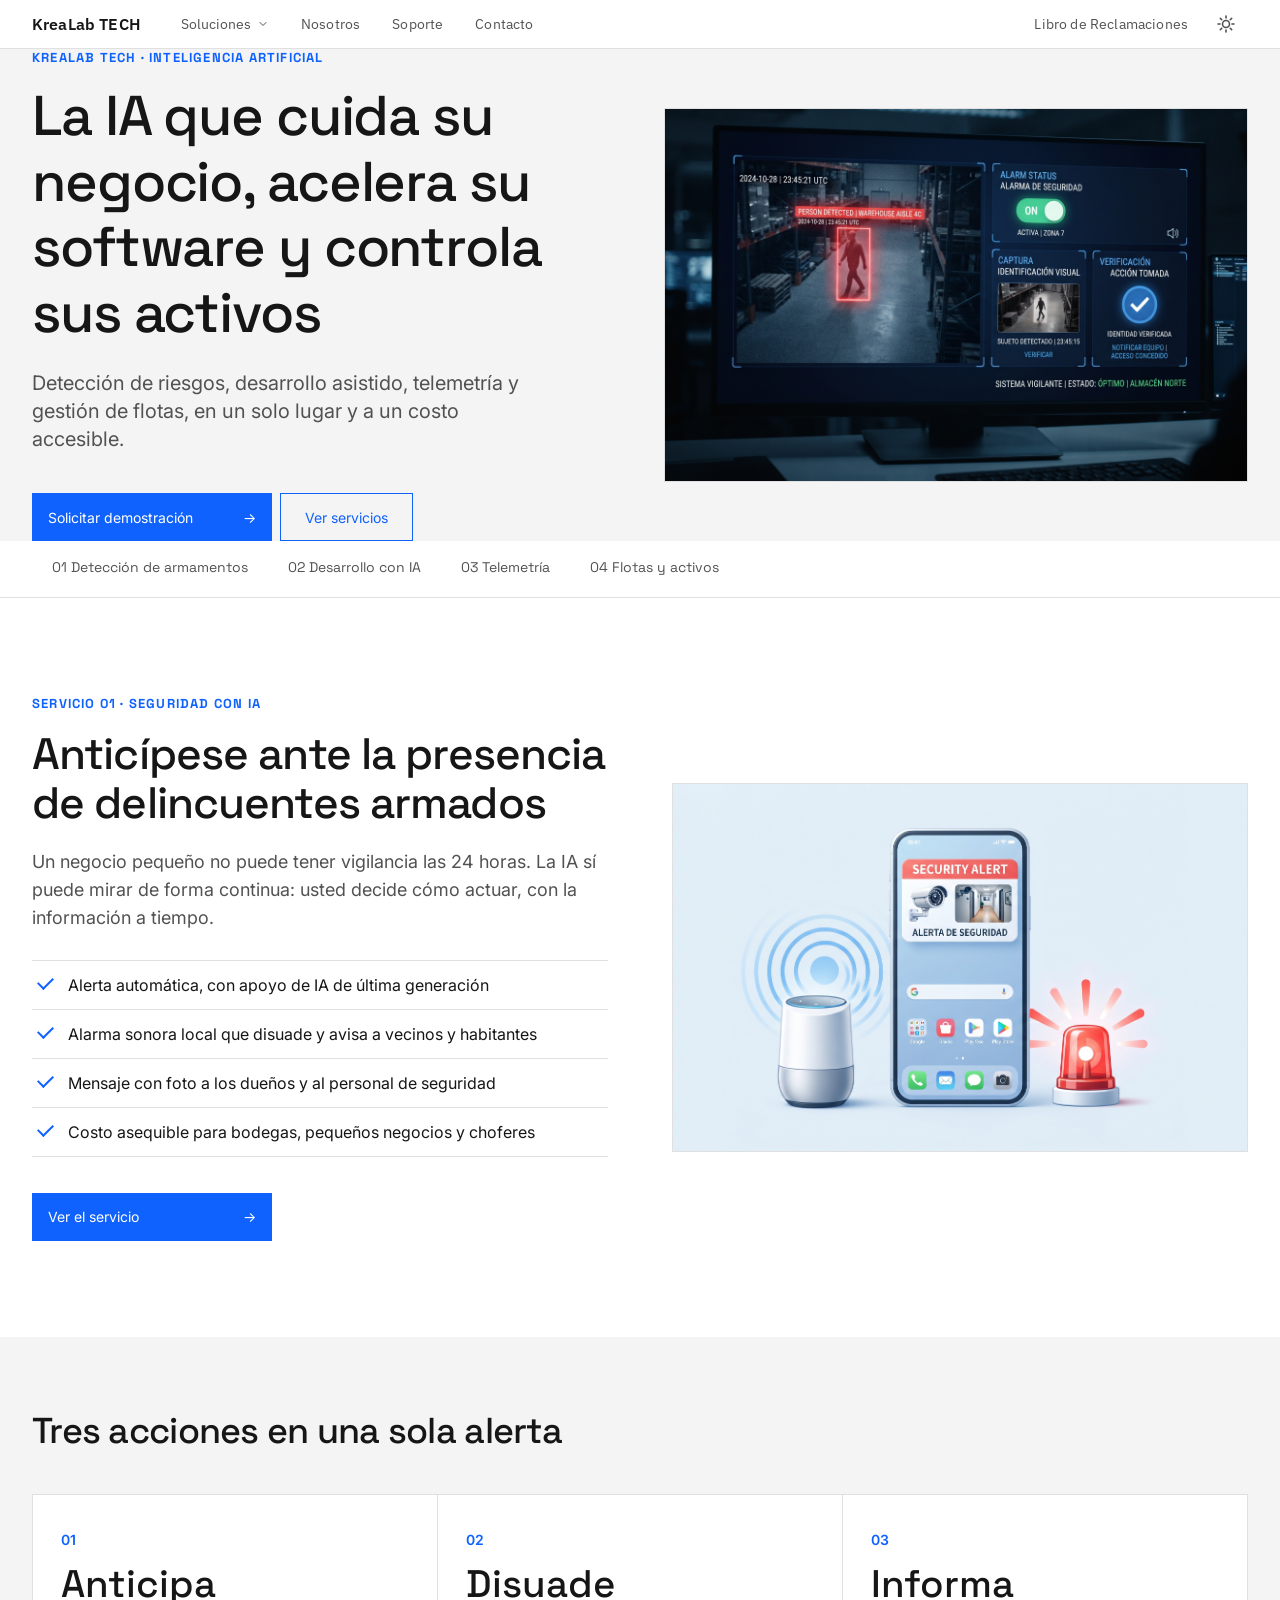
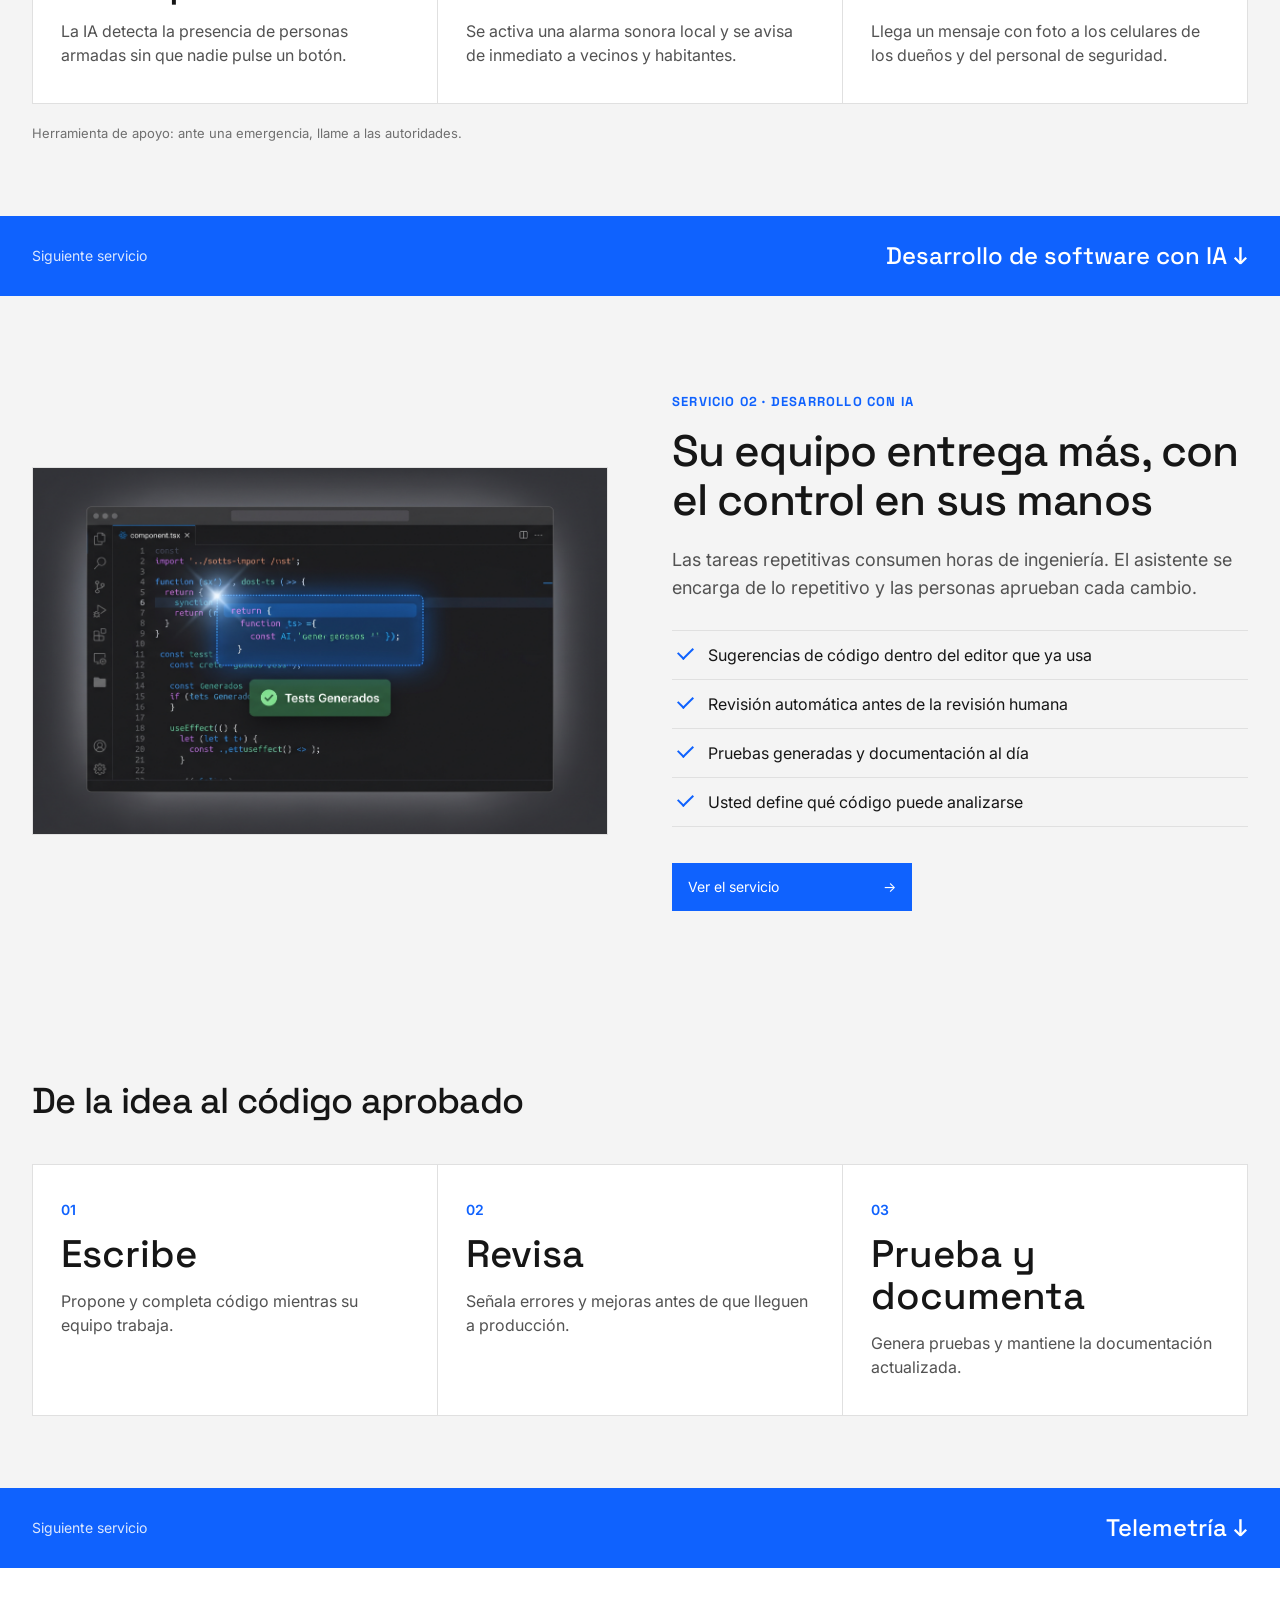
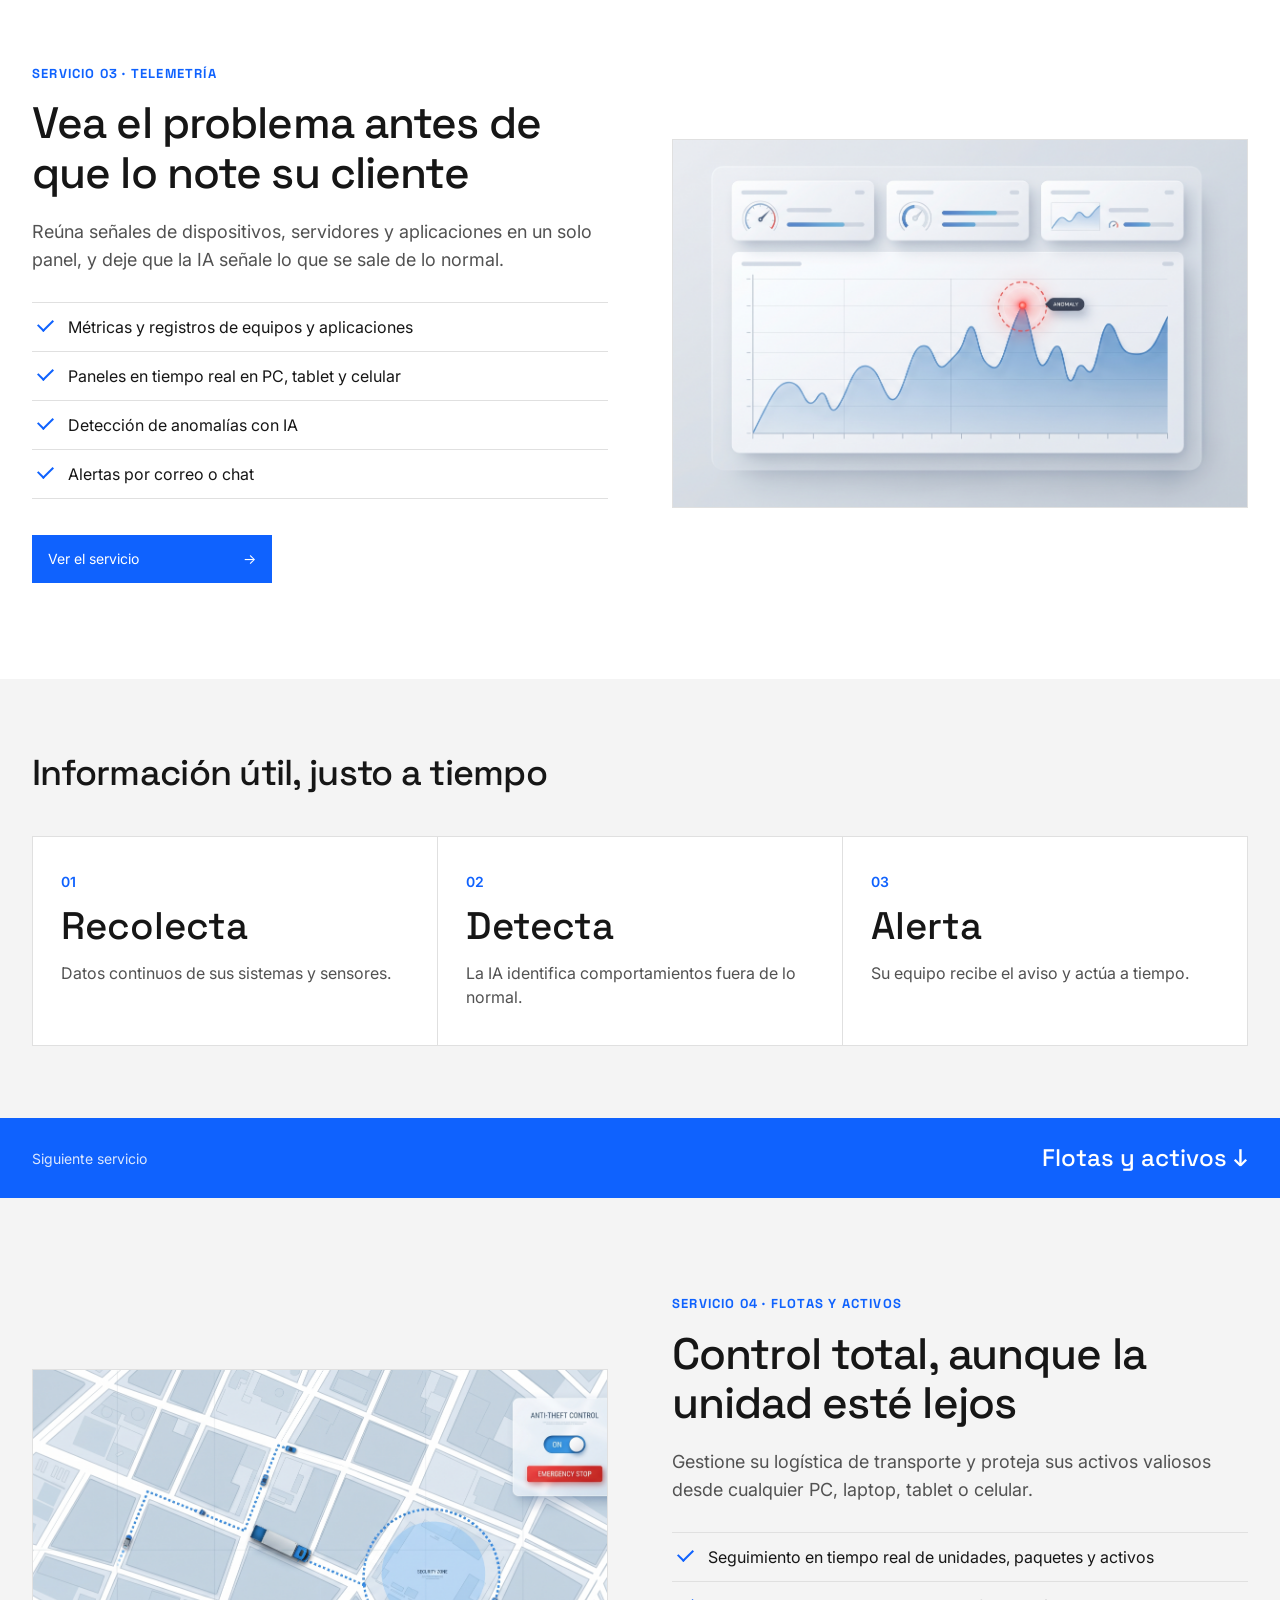
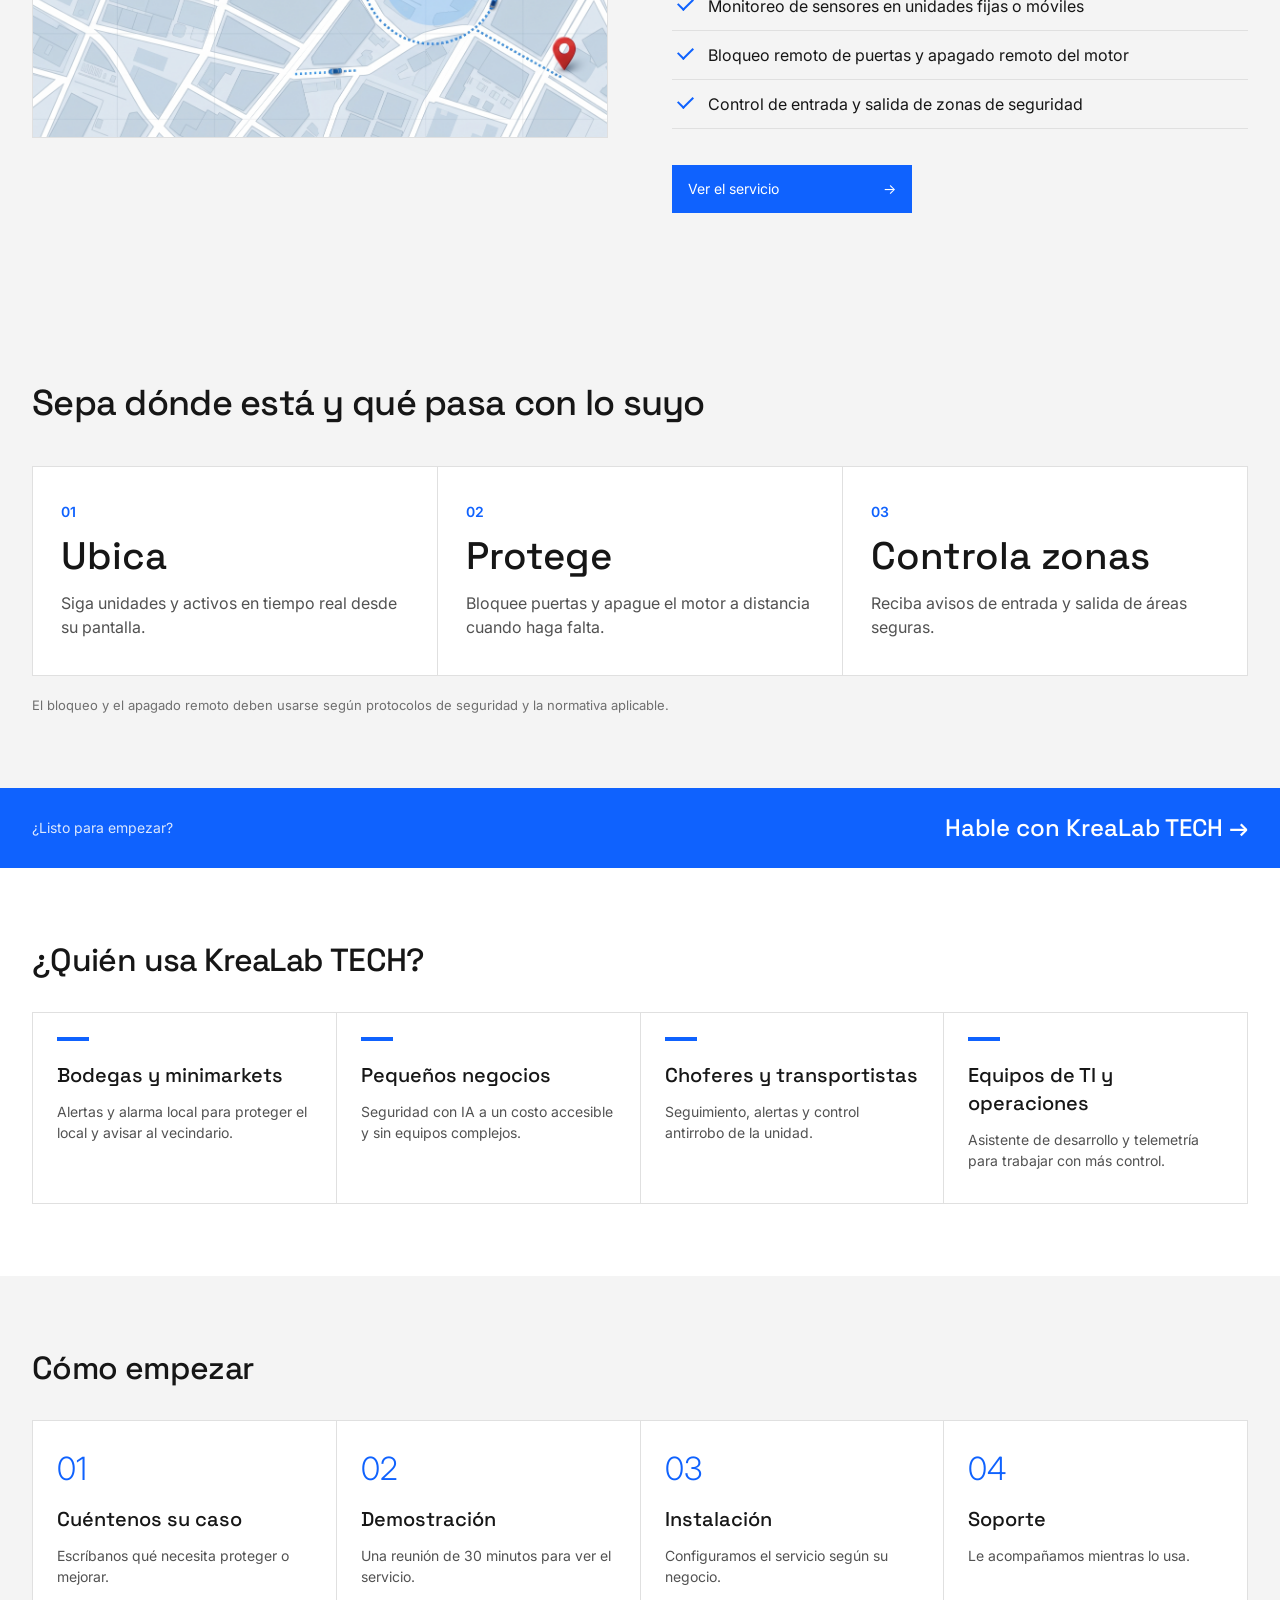
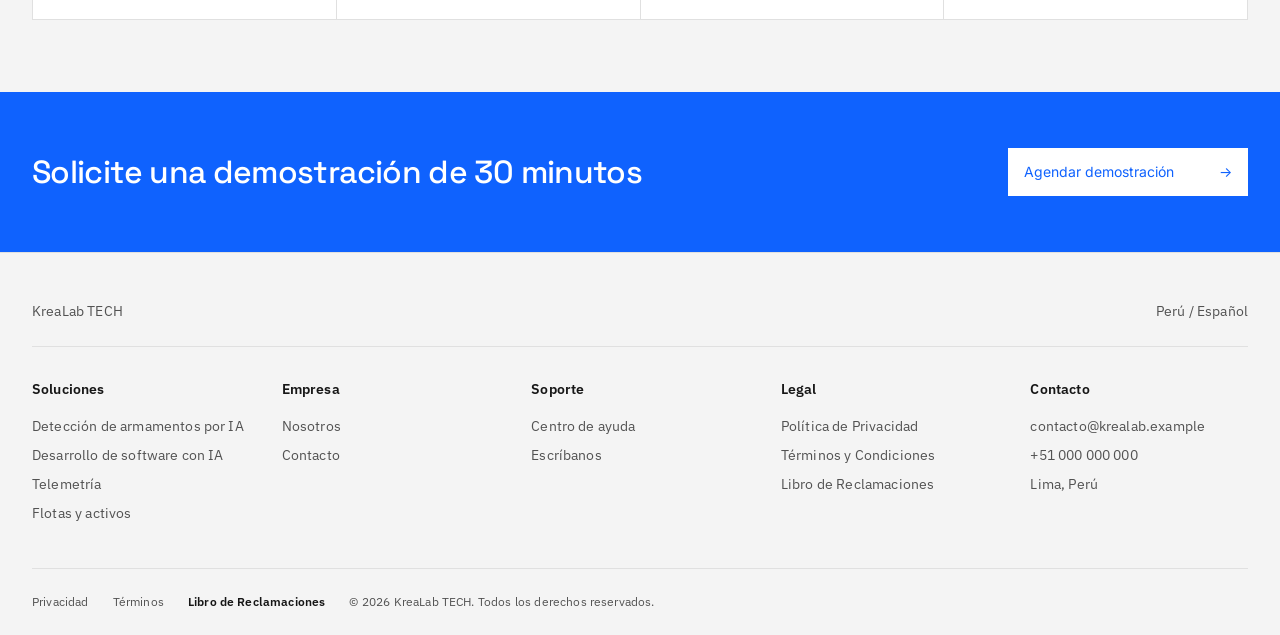
==== index.html @ 8b0cb99e "fix: mejorar visibilidad de flecha en menu movil" ====
<!DOCTYPE html>
<html lang="es">
<head>
<meta charset="utf-8">
<meta name="viewport" content="width=device-width, initial-scale=1, viewport-fit=cover">
<title>IA para seguridad, software y telemetría · KreaLab TECH</title>
<meta name="description" content="IA para seguridad, software y telemetría.">
<link rel="icon" type="image/png" href="Media/PixelHost-Logo.png">
<link href="https://fonts.googleapis.com/css2?family=IBM+Plex+Sans:wght@300;400;600&display=swap" rel="stylesheet">
<link href="https://fonts.googleapis.com/css2?family=Inter:wght@400;500;600&family=Space+Grotesk:wght@400;500;700&display=swap" rel="stylesheet">
<script>(function(){try{var t=localStorage.getItem('pixelhost-theme');if(t==='light'||t==='dark'){document.documentElement.setAttribute('data-theme',t);}else{var d=(window.matchMedia&&window.matchMedia('(prefers-color-scheme: dark)').matches)?'dark':'light';document.documentElement.setAttribute('data-theme',d);}}catch(e){}})();</script>
<link rel="stylesheet" href="styles.css">
</head>
<body>
<header class="mast">
<div class="wrap"><div class="bar">
<button class="burger" aria-label="Abrir menú" aria-expanded="false" aria-controls="menu" id="bg"><svg class="icon-menu" width="20" height="20" viewBox="0 0 20 20" fill="currentColor" aria-hidden="true"><rect x="2" y="4" width="16" height="2"></rect><rect x="2" y="9" width="16" height="2"></rect><rect x="2" y="14" width="16" height="2"></rect></svg><svg class="icon-close" width="20" height="20" viewBox="0 0 20 20" fill="none" stroke="currentColor" stroke-width="2" stroke-linecap="round" aria-hidden="true"><line x1="4" y1="4" x2="16" y2="16"></line><line x1="16" y1="4" x2="4" y2="16"></line></svg></button>
<a class="logo" href="index.html">KreaLab TECH</a>
<nav class="menu" id="menu" aria-label="Principal">
<button aria-expanded="false" aria-controls="m1">Soluciones <svg class="chevron" width="20" height="20" viewBox="0 0 24 24" fill="none" stroke="currentColor" stroke-width="2" stroke-linecap="round" stroke-linejoin="round" aria-hidden="true"><polyline points="6 9 12 15 18 9"></polyline></svg></button>
<div class="mega" id="m1"><div class="wrap"><div><b>Seguridad con IA</b><a href="deteccion-armamentos.html">Resumen</a><a href="deteccion-armamentos.html#como-funciona">Cómo funciona</a><a href="deteccion-armamentos.html#preguntas">Preguntas frecuentes</a></div><div><b>Desarrollo con IA</b><a href="desarrollo-ia.html">Resumen</a><a href="desarrollo-ia.html#como-funciona">Cómo funciona</a><a href="desarrollo-ia.html#preguntas">Preguntas frecuentes</a></div><div><b>Telemetría</b><a href="telemetria.html">Resumen</a><a href="telemetria.html#como-funciona">Cómo funciona</a><a href="telemetria.html#preguntas">Preguntas frecuentes</a></div><div><b>Flotas y activos</b><a href="flotas-activos.html">Resumen</a><a href="flotas-activos.html#como-funciona">Cómo funciona</a><a href="flotas-activos.html#preguntas">Preguntas frecuentes</a></div></div></div>
<a href="nosotros.html">Nosotros</a><a href="soporte.html">Soporte</a><a href="contacto.html">Contacto</a>
</nav>
<div class="tools"><a class="hide" href="libro-de-reclamaciones.html">Libro de Reclamaciones</a><button type="button" class="theme-btn" id="theme-btn" aria-label="Activar modo oscuro" title="Activar modo oscuro"><svg class="theme-icon-sun" width="20" height="20" viewBox="0 0 20 20" fill="none" stroke="currentColor" stroke-width="1.6" stroke-linecap="round" stroke-linejoin="round" aria-hidden="true"><circle cx="10" cy="10" r="3.5"></circle><line x1="10" y1="2" x2="10" y2="4"></line><line x1="10" y1="16" x2="10" y2="18"></line><line x1="2" y1="10" x2="4" y2="10"></line><line x1="16" y1="10" x2="18" y2="10"></line><line x1="4.34" y1="4.34" x2="5.76" y2="5.76"></line><line x1="14.24" y1="14.24" x2="15.66" y2="15.66"></line><line x1="4.34" y1="15.66" x2="5.76" y2="14.24"></line><line x1="14.24" y1="5.76" x2="15.66" y2="4.34"></line></svg><svg class="theme-icon-moon" width="20" height="20" viewBox="0 0 20 20" fill="currentColor" aria-hidden="true"><path d="M17.293 13.293A8 8 0 016.707 2.707a8.001 8.001 0 1010.586 10.586z"></path></svg></button></div>
</div></div>
</header>
<main class="home">
<div class="hero"><div class="wrap">
<div><p class="eyebrow">KreaLab TECH · Inteligencia artificial</p><h1>La IA que cuida su negocio, acelera su software y controla sus activos</h1><p>Detección de riesgos, desarrollo asistido, telemetría y gestión de flotas, en un solo lugar y a un costo accesible.</p><a class="btn" href="contacto.html">Solicitar demostración <span>→</span></a><a class="btn alt" href="#soluciones">Ver servicios</a></div>
<div class="pic"><img src="Media/hero.png" onerror="this.onerror=null;this.src='img/hero.svg'" alt="Panel de vigilancia con una alerta automática, alarma local y mensaje con foto" width="1600" height="1040"></div>
</div></div>

<div id="soluciones" class="chips"><div class="wrap"><a href="#s-deteccion">01 Detección de armamentos</a><a href="#s-desarrollo">02 Desarrollo con IA</a><a href="#s-telemetria">03 Telemetría</a><a href="#s-flotas">04 Flotas y activos</a></div></div>

<section id="s-deteccion" class="svc"><div class="wrap sp">
<div><p class="eyebrow">Servicio 01 · Seguridad con IA</p><h2>Anticípese ante la presencia de delincuentes armados</h2><p class="t">Un negocio pequeño no puede tener vigilancia las 24 horas. La IA sí puede mirar de forma continua: usted decide cómo actuar, con la información a tiempo.</p>
<ul class="ck"><li>Alerta automática, con apoyo de IA de última generación</li><li>Alarma sonora local que disuade y avisa a vecinos y habitantes</li><li>Mensaje con foto a los dueños y al personal de seguridad</li><li>Costo asequible para bodegas, pequeños negocios y choferes</li></ul>
<a class="btn" href="deteccion-armamentos.html">Ver el servicio <span>→</span></a></div>
<div class="pic"><img src="Media/deteccion.png" onerror="this.onerror=null;this.src='img/deteccion.svg'" alt="Celular con una alerta de seguridad y una sirena" width="1600" height="1040" loading="lazy"></div></div></section>
<div class="impact"><div class="wrap"><h2>Tres acciones en una sola alerta</h2><div class="g3">
<div><span class="n">01</span><p class="big">Anticipa</p><p>La IA detecta la presencia de personas armadas sin que nadie pulse un botón.</p></div>
<div><span class="n">02</span><p class="big">Disuade</p><p>Se activa una alarma sonora local y se avisa de inmediato a vecinos y habitantes.</p></div>
<div><span class="n">03</span><p class="big">Informa</p><p>Llega un mensaje con foto a los celulares de los dueños y del personal de seguridad.</p></div></div>
<p class="fine">Herramienta de apoyo: ante una emergencia, llame a las autoridades.</p></div></div>
<a class="next" href="#s-desarrollo"><div class="wrap"><span>Siguiente servicio</span><b>Desarrollo de software con IA ↓</b></div></a>

<section id="s-desarrollo" class="svc layer"><div class="wrap sp rev">
<div><p class="eyebrow">Servicio 02 · Desarrollo con IA</p><h2>Su equipo entrega más, con el control en sus manos</h2><p class="t">Las tareas repetitivas consumen horas de ingeniería. El asistente se encarga de lo repetitivo y las personas aprueban cada cambio.</p>
<ul class="ck"><li>Sugerencias de código dentro del editor que ya usa</li><li>Revisión automática antes de la revisión humana</li><li>Pruebas generadas y documentación al día</li><li>Usted define qué código puede analizarse</li></ul>
<a class="btn" href="desarrollo-ia.html">Ver el servicio <span>→</span></a></div>
<div class="pic"><img src="Media/codigo.png" onerror="this.onerror=null;this.src='img/codigo.svg'" alt="Editor de código con una sugerencia de IA y pruebas generadas" width="1600" height="1040" loading="lazy"></div></div></section>
<div class="impact"><div class="wrap"><h2>De la idea al código aprobado</h2><div class="g3">
<div><span class="n">01</span><p class="big">Escribe</p><p>Propone y completa código mientras su equipo trabaja.</p></div>
<div><span class="n">02</span><p class="big">Revisa</p><p>Señala errores y mejoras antes de que lleguen a producción.</p></div>
<div><span class="n">03</span><p class="big">Prueba y documenta</p><p>Genera pruebas y mantiene la documentación actualizada.</p></div></div></div></div>
<a class="next" href="#s-telemetria"><div class="wrap"><span>Siguiente servicio</span><b>Telemetría ↓</b></div></a>

<section id="s-telemetria" class="svc"><div class="wrap sp">
<div><p class="eyebrow">Servicio 03 · Telemetría</p><h2>Vea el problema antes de que lo note su cliente</h2><p class="t">Reúna señales de dispositivos, servidores y aplicaciones en un solo panel, y deje que la IA señale lo que se sale de lo normal.</p>
<ul class="ck"><li>Métricas y registros de equipos y aplicaciones</li><li>Paneles en tiempo real en PC, tablet y celular</li><li>Detección de anomalías con IA</li><li>Alertas por correo o chat</li></ul>
<a class="btn" href="telemetria.html">Ver el servicio <span>→</span></a></div>
<div class="pic"><img src="Media/telemetria.png" onerror="this.onerror=null;this.src='img/telemetria.svg'" alt="Panel con gráfico en tiempo real y una anomalía marcada" width="1600" height="1040" loading="lazy"></div></div></section>
<div class="impact"><div class="wrap"><h2>Información útil, justo a tiempo</h2><div class="g3">
<div><span class="n">01</span><p class="big">Recolecta</p><p>Datos continuos de sus sistemas y sensores.</p></div>
<div><span class="n">02</span><p class="big">Detecta</p><p>La IA identifica comportamientos fuera de lo normal.</p></div>
<div><span class="n">03</span><p class="big">Alerta</p><p>Su equipo recibe el aviso y actúa a tiempo.</p></div></div></div></div>
<a class="next" href="#s-flotas"><div class="wrap"><span>Siguiente servicio</span><b>Flotas y activos ↓</b></div></a>

<section id="s-flotas" class="svc layer"><div class="wrap sp rev">
<div><p class="eyebrow">Servicio 04 · Flotas y activos</p><h2>Control total, aunque la unidad esté lejos</h2><p class="t">Gestione su logística de transporte y proteja sus activos valiosos desde cualquier PC, laptop, tablet o celular.</p>
<ul class="ck"><li>Seguimiento en tiempo real de unidades, paquetes y activos</li><li>Monitoreo de sensores en unidades fijas o móviles</li><li>Bloqueo remoto de puertas y apagado remoto del motor</li><li>Control de entrada y salida de zonas de seguridad</li></ul>
<a class="btn" href="flotas-activos.html">Ver el servicio <span>→</span></a></div>
<div class="pic"><img src="Media/flotas.png" onerror="this.onerror=null;this.src='img/flotas.svg'" alt="Mapa con una ruta, una zona de seguridad y controles antirrobo" width="1600" height="1040" loading="lazy"></div></div></section>
<div class="impact"><div class="wrap"><h2>Sepa dónde está y qué pasa con lo suyo</h2><div class="g3">
<div><span class="n">01</span><p class="big">Ubica</p><p>Siga unidades y activos en tiempo real desde su pantalla.</p></div>
<div><span class="n">02</span><p class="big">Protege</p><p>Bloquee puertas y apague el motor a distancia cuando haga falta.</p></div>
<div><span class="n">03</span><p class="big">Controla zonas</p><p>Reciba avisos de entrada y salida de áreas seguras.</p></div></div>
<p class="fine">El bloqueo y el apagado remoto deben usarse según protocolos de seguridad y la normativa aplicable.</p></div></div>
<a class="next" href="contacto.html"><div class="wrap"><span>¿Listo para empezar?</span><b>Hable con KreaLab TECH →</b></div></a>

<section><div class="wrap"><h2>¿Quién usa KreaLab TECH?</h2><div class="pts">
<div><h3>Bodegas y minimarkets</h3><p>Alertas y alarma local para proteger el local y avisar al vecindario.</p></div>
<div><h3>Pequeños negocios</h3><p>Seguridad con IA a un costo accesible y sin equipos complejos.</p></div>
<div><h3>Choferes y transportistas</h3><p>Seguimiento, alertas y control antirrobo de la unidad.</p></div>
<div><h3>Equipos de TI y operaciones</h3><p>Asistente de desarrollo y telemetría para trabajar con más control.</p></div></div></div></section>

<section class="layer"><div class="wrap"><h2>Cómo empezar</h2><div class="pts steps">
<div><h3>Cuéntenos su caso</h3><p>Escríbanos qué necesita proteger o mejorar.</p></div>
<div><h3>Demostración</h3><p>Una reunión de 30 minutos para ver el servicio.</p></div>
<div><h3>Instalación</h3><p>Configuramos el servicio según su negocio.</p></div>
<div><h3>Soporte</h3><p>Le acompañamos mientras lo usa.</p></div></div></div></section>

<div class="cta"><div class="wrap"><h2>Solicite una demostración de 30 minutos</h2><a class="btn" href="contacto.html">Agendar demostración <span>→</span></a></div></div>
</main>

<footer><div class="wrap">
<div class="loc"><span>KreaLab TECH</span><a href="#" style="padding:0">Perú / Español</a></div>
<div class="cols">
<div><b>Soluciones</b><a href="deteccion-armamentos.html">Detección de armamentos por IA</a><a href="desarrollo-ia.html">Desarrollo de software con IA</a><a href="telemetria.html">Telemetría</a><a href="flotas-activos.html">Flotas y activos</a></div>
<div><b>Empresa</b><a href="nosotros.html">Nosotros</a><a href="contacto.html">Contacto</a></div>
<div><b>Soporte</b><a href="soporte.html">Centro de ayuda</a><a href="contacto.html">Escríbanos</a></div>
<div><b>Legal</b><a href="privacidad.html">Política de Privacidad</a><a href="terminos.html">Términos y Condiciones</a><a href="libro-de-reclamaciones.html">Libro de Reclamaciones</a></div>
<div><b>Contacto</b><a href="mailto:contacto@krealab.example">contacto@krealab.example</a><a href="#">+51 000 000 000</a><a href="#">Lima, Perú</a></div>
</div>
<div class="legal"><a href="privacidad.html">Privacidad</a><a href="terminos.html">Términos</a><a class="libro" href="libro-de-reclamaciones.html">Libro de Reclamaciones</a><span>© 2026 KreaLab TECH. Todos los derechos reservados.</span></div>
</div></footer>
<button type="button" class="scroll-top" id="scroll-top" aria-label="Volver al principio" title="Volver arriba" tabindex="-1" aria-hidden="true">
<svg width="20" height="20" viewBox="0 0 24 24" fill="none" stroke="currentColor" stroke-width="2.5" stroke-linecap="round" stroke-linejoin="round" aria-hidden="true"><path d="M12 19V5M5 12l7-7 7 7"/></svg>
</button>
<script src="script.js"></script>
</body>
</html>
---- styles.css ----
:root,
:root[data-theme="light"]{
  --bg:#fff;
  --layer:#f4f4f4;
  --layer-2:#e0e0e0;
  --ink:#161616;
  --ink2:#525252;
  --ink3:#6f6f6f;
  --line:#e0e0e0;
  --line-strong:#8d8d8d;
  --blue:#0f62fe;
  --blue-h:#0050e6;
  --dk:#ffffff;
  --ph:#e0e0e0;
  --btn-bg:#0f62fe;
  --btn-bg-h:#0050e6;
  --btn-ink:#fff;

  /* Encabezado */
  --mast-bg:#ffffff;
  --mast-color:#161616;
  --mast-line:#e0e0e0;
  --mast-hover:#f4f4f4;
  --mast-active:#e8e8e8;
  --mast-nav-ink:#525252;

  /* Menú y Mega menú */
  --menu-bg:#ffffff;
  --menu-sub-bg:#f4f4f4;
  --menu-line:#e0e0e0;
  --menu-category:#0f62fe;
  --menu-ink:#161616;
  --menu-ink2:#525252;

  /* Selector de tema */
  --theme-menu-bg:#ffffff;
  --theme-menu-line:#e0e0e0;
  --theme-menu-hover:#f4f4f4;
  --theme-menu-ink:#161616;
  --theme-menu-active:#0f62fe;

  /* Portadas .hero y .phero */
  --hero-bg:#f4f4f4;
  --hero-ink:#161616;
  --hero-ink2:#525252;
  --hero-eyebrow:#0f62fe;
  --hero-line:#e0e0e0;
  --hero-btn-alt-color:#0f62fe;
  --hero-btn-alt-border:#0f62fe;
  --hero-btn-alt-hover-bg:#0f62fe;
  --hero-btn-alt-hover-ink:#ffffff;

  /* Sección Impacto y bloques */
  --impact-bg:#f4f4f4;
  --impact-card-bg:#ffffff;
  --impact-line:#e0e0e0;
  --impact-ink:#161616;
  --impact-ink2:#525252;
  --impact-num:#0f62fe;

  /* Pie de página */
  --footer-bg:#f4f4f4;
  --footer-ink:#525252;
  --footer-heading:#161616;
  --footer-line:#e0e0e0;
  --footer-hover:#0f62fe;

  color-scheme:light;
  box-sizing:border-box;
  padding-top:env(safe-area-inset-top,0px);
  padding-bottom:env(safe-area-inset-bottom,0px)
}
@media (prefers-color-scheme:dark){
  :root:not([data-theme="light"]){
    --bg:#161616;
    --layer:#262626;
    --layer-2:#353535;
    --ink:#f4f4f4;
    --ink2:#c6c6c6;
    --ink3:#8d8d8d;
    --line:#393939;
    --line-strong:#525252;
    --blue:#78a9ff;
    --blue-h:#a6c8ff;
    --dk:#0b0b0b;
    --ph:#393939;
    --btn-bg:#0f62fe;
    --btn-bg-h:#0050e6;
    --btn-ink:#fff;

    /* Encabezado */
    --mast-bg:#161616;
    --mast-color:#f4f4f4;
    --mast-line:#262626;
    --mast-hover:#353535;
    --mast-active:#222222;
    --mast-nav-ink:#c6c6c6;

    /* Menú y Mega menú */
    --menu-bg:#161616;
    --menu-sub-bg:#1c1c1c;
    --menu-line:#393939;
    --menu-category:#78a9ff;
    --menu-ink:#f4f4f4;
    --menu-ink2:#c6c6c6;

    /* Selector de tema */
    --theme-menu-bg:#262626;
    --theme-menu-line:#393939;
    --theme-menu-hover:#353535;
    --theme-menu-ink:#f4f4f4;
    --theme-menu-active:#78a9ff;

    /* Portadas .hero y .phero */
    --hero-bg:#161616;
    --hero-ink:#ffffff;
    --hero-ink2:#c6c6c6;
    --hero-eyebrow:#78a9ff;
    --hero-line:#393939;
    --hero-btn-alt-color:#78a9ff;
    --hero-btn-alt-border:#78a9ff;
    --hero-btn-alt-hover-bg:#78a9ff;
    --hero-btn-alt-hover-ink:#161616;

    /* Sección Impacto y bloques */
    --impact-bg:#161616;
    --impact-card-bg:#161616;
    --impact-line:#393939;
    --impact-ink:#ffffff;
    --impact-ink2:#c6c6c6;
    --impact-num:#78a9ff;

    /* Pie de página */
    --footer-bg:#161616;
    --footer-ink:#c6c6c6;
    --footer-heading:#ffffff;
    --footer-line:#393939;
    --footer-hover:#ffffff;

    color-scheme:dark;
  }
}
:root[data-theme="dark"]{
  --bg:#161616;
  --layer:#262626;
  --layer-2:#353535;
  --ink:#f4f4f4;
  --ink2:#c6c6c6;
  --ink3:#8d8d8d;
  --line:#393939;
  --line-strong:#525252;
  --blue:#78a9ff;
  --blue-h:#a6c8ff;
  --dk:#0b0b0b;
  --ph:#393939;
  --btn-bg:#0f62fe;
  --btn-bg-h:#0050e6;
  --btn-ink:#fff;

  /* Encabezado */
  --mast-bg:#161616;
  --mast-color:#f4f4f4;
  --mast-line:#262626;
  --mast-hover:#353535;
  --mast-active:#222222;
  --mast-nav-ink:#c6c6c6;

  /* Menú y Mega menú */
  --menu-bg:#161616;
  --menu-sub-bg:#1c1c1c;
  --menu-line:#393939;
  --menu-category:#78a9ff;
  --menu-ink:#f4f4f4;
  --menu-ink2:#c6c6c6;

  /* Selector de tema */
  --theme-menu-bg:#262626;
  --theme-menu-line:#393939;
  --theme-menu-hover:#353535;
  --theme-menu-ink:#f4f4f4;
  --theme-menu-active:#78a9ff;

  /* Portadas .hero y .phero */
  --hero-bg:#161616;
  --hero-ink:#ffffff;
  --hero-ink2:#c6c6c6;
  --hero-eyebrow:#78a9ff;
  --hero-line:#393939;
  --hero-btn-alt-color:#78a9ff;
  --hero-btn-alt-border:#78a9ff;
  --hero-btn-alt-hover-bg:#78a9ff;
  --hero-btn-alt-hover-ink:#161616;

  /* Sección Impacto y bloques */
  --impact-bg:#161616;
  --impact-card-bg:#161616;
  --impact-line:#393939;
  --impact-ink:#ffffff;
  --impact-ink2:#c6c6c6;
  --impact-num:#78a9ff;

  /* Pie de página */
  --footer-bg:#161616;
  --footer-ink:#c6c6c6;
  --footer-heading:#ffffff;
  --footer-line:#393939;
  --footer-hover:#ffffff;

  color-scheme:dark;
}
html{scroll-padding-top:env(safe-area-inset-top,0px);overflow-x:hidden;color-scheme:light dark}
html[data-theme="light"]{color-scheme:light}
html[data-theme="dark"]{color-scheme:dark}
*{box-sizing:border-box}
body{margin:0;background:var(--bg);color:var(--ink);font:400 16px/1.5 "IBM Plex Sans","Helvetica Neue",Arial,sans-serif;letter-spacing:.16px;overflow-x:hidden}
body.menu-open{overflow:hidden;touch-action:none}
a{color:inherit;text-decoration:none}
button{font:inherit;color:inherit;background:none;border:0;cursor:pointer}
a:focus-visible,button:focus-visible{outline:2px solid var(--blue);outline-offset:-2px}
.wrap{max-width:1584px;margin:0 auto;padding:0 32px}
/* masthead */
.mast{background:var(--mast-bg);color:var(--mast-color);position:sticky;top:env(safe-area-inset-top,0px);z-index:100;border-bottom:1px solid var(--mast-line);transition:background .2s ease,color .2s ease,border-color .2s ease}
.bar{display:flex;align-items:stretch;height:48px}
.logo{font-weight:600;display:flex;align-items:center;padding-right:24px;color:var(--mast-color)}
.menu{display:flex;flex:1}
.menu>button,.menu>a{padding:0 16px;font-size:14px;color:var(--mast-nav-ink);display:flex;align-items:center;gap:6px;transition:background .15s ease,color .15s ease}
.menu>button:hover,.menu>a:hover,.menu>button[aria-expanded=true]{background:var(--mast-hover);color:var(--mast-color)}
.menu>button .chevron{display:inline-block;width:12px;height:12px;color:inherit;flex-shrink:0;transition:transform .2s ease}
.menu>button[aria-expanded=true] .chevron{transform:rotate(180deg)}
.tools{display:flex;align-items:stretch;margin-left:auto}
.tools a,.tools button{padding:0 16px;font-size:14px;color:var(--mast-nav-ink);display:flex;align-items:center;transition:background .15s ease,color .15s ease}
.tools a:hover,.tools button:hover{background:var(--mast-hover);color:var(--mast-color)}
.tools .theme-btn{padding:0;width:48px;height:48px;justify-content:center;color:var(--mast-nav-ink)}
.mega{display:none;position:absolute;left:0;right:0;top:48px;background:var(--menu-bg);border-top:1px solid var(--menu-line);border-bottom:1px solid var(--menu-line);box-shadow:0 12px 28px rgba(0,0,0,.1);z-index:50}
.mega.open{display:block}
.mega .wrap{display:grid;grid-template-columns:repeat(4,1fr);gap:32px;padding-top:32px;padding-bottom:40px}
.mega b{display:block;color:var(--menu-category);font-weight:600;font-size:14px;border-bottom:1px solid var(--menu-line);padding-bottom:8px;margin-bottom:8px}
.mega a{display:block;color:var(--menu-ink2);font-size:14px;padding:6px 0;transition:color .15s ease}
.mega a:hover{color:var(--menu-ink);text-decoration:underline}
.burger{display:none}
/* hero */
.hero{background:var(--hero-bg);color:var(--hero-ink);transition:background .2s ease,color .2s ease}
.hero .wrap{display:grid;grid-template-columns:minmax(0,1fr) minmax(0,1fr);min-height:480px;align-items:center;gap:48px}
.hero h1{font-weight:300;font-size:clamp(34px,4.6vw,56px);line-height:1.17;margin:0 0 24px;color:var(--hero-ink)}
.hero p{color:var(--hero-ink2);font-size:20px;line-height:1.4;max-width:520px;margin:0 0 40px}
.btn{display:inline-flex;align-items:center;justify-content:space-between;min-width:240px;height:48px;padding:0 16px;background:var(--btn-bg,#0f62fe);color:var(--btn-ink,#fff);font-size:14px}
.btn:hover{background:var(--btn-bg-h,#0050e6)}
.art{height:340px;background:linear-gradient(135deg,#0043ce 0 40%,#0f62fe 40% 70%,#4589ff 70%);position:relative}
.art:after{content:"";position:absolute;inset:48px;border:1px solid rgba(255,255,255,.5)}
.dots{display:flex;gap:8px;padding:0 0 24px}
.dots i{width:24px;height:2px;background:#525252}.dots i:first-child{background:#fff}
/* generic */
section{padding:72px 0}
h2{font-weight:300;font-size:32px;line-height:1.25;margin:0 0 32px}
.layer{background:var(--layer)}
.feat{display:grid;grid-template-columns:repeat(3,1fr);gap:1px;background:var(--line);border-block:1px solid var(--line)}
.feat a{background:var(--bg);padding:24px;display:flex;justify-content:space-between;gap:16px;min-height:144px}
.feat a:hover{background:var(--layer)}
.feat h3{margin:0 0 8px;font-weight:400;font-size:20px;line-height:1.4}
.feat p{margin:0;color:var(--ink2);font-size:14px}
.arrow{color:var(--blue);align-self:flex-end}
/* tabs */
.tabs{display:flex;border-bottom:1px solid var(--line);overflow-x:auto;margin-bottom:32px}
.tabs button{padding:12px 24px;font-size:14px;color:var(--ink2);border-bottom:3px solid transparent;white-space:nowrap}
.tabs button[aria-selected=true]{color:var(--ink);border-color:var(--blue)}
.panel{display:none;grid-template-columns:5fr 7fr;gap:48px}
.panel.on{display:grid}
.panel h3{font-weight:300;font-size:28px;line-height:1.3;margin:0 0 16px}
.panel p{color:var(--ink2);margin:0 0 24px}
.links a{display:flex;justify-content:space-between;padding:14px 0;border-top:1px solid var(--line);font-size:14px}
.links a:last-child{border-bottom:1px solid var(--line)}
.links a:hover{color:var(--blue)}
/* cards */
.cards{display:grid;grid-template-columns:repeat(4,1fr);gap:16px}
.card{background:var(--bg);display:flex;flex-direction:column;min-height:340px}
.card .img{height:160px;background:var(--ph)}
.card .b{padding:16px;display:flex;flex-direction:column;flex:1;justify-content:space-between}
.card small{color:var(--ink2);font-size:12px}
.card h3{margin:8px 0 0;font-weight:400;font-size:18px;line-height:1.4}
.card:hover h3{color:var(--blue)}
/* split */
.split{display:grid;grid-template-columns:1fr 1fr}
.split .t{background:var(--hero-bg);color:var(--hero-ink);padding:72px 48px;transition:background .2s ease,color .2s ease}
.split .t h2{color:var(--hero-ink)}.split .t p{color:var(--hero-ink2);max-width:480px}
.split .i{background:var(--ph);min-height:320px;background-image:repeating-linear-gradient(45deg,transparent 0 24px,rgba(255,255,255,.35) 24px 25px)}
/* 3 col */
.three{display:grid;grid-template-columns:repeat(3,1fr);gap:48px}
.three h3{font-weight:400;font-size:20px;margin:0 0 16px}
.cta{background:#0f62fe;color:#fff;padding:56px 0}
.cta .wrap{display:flex;justify-content:space-between;align-items:center;gap:24px;flex-wrap:wrap}
.cta h2{margin:0;color:#fff}
.cta .btn{background:#fff;color:#0f62fe}
.cta .btn:hover{background:#f4f4f4}
/* footer */
footer{background:var(--footer-bg);color:var(--footer-ink);font-size:14px;padding:48px 0 24px;border-top:1px solid var(--footer-line);transition:background .2s ease,color .2s ease}
footer .loc{display:flex;justify-content:space-between;gap:16px;border-bottom:1px solid var(--footer-line);padding-bottom:24px;margin-bottom:32px;flex-wrap:wrap}
footer .cols{display:grid;grid-template-columns:repeat(5,1fr);gap:32px;margin-bottom:40px}
footer b{display:block;color:var(--footer-heading);font-weight:600;margin-bottom:12px}
footer a{display:block;padding:4px 0;color:var(--footer-ink)}footer a:hover{color:var(--footer-heading);text-decoration:underline}
footer .legal{display:flex;gap:24px;flex-wrap:wrap;border-top:1px solid var(--footer-line);padding-top:24px;font-size:12px;color:var(--footer-ink)}
footer .legal a{display:inline;padding:0;color:var(--footer-ink)}
footer a.libro{display:inline;font-weight:600;color:var(--footer-heading)}
@media(max-width:960px){
  .hero .wrap,.panel.on,.split{grid-template-columns:1fr}
  .hero .wrap{padding-top:48px;padding-bottom:48px;min-height:0}
  .art{height:220px}
  .feat,.three{grid-template-columns:1fr}
  .cards{grid-template-columns:1fr 1fr}
  footer .cols{grid-template-columns:1fr 1fr}
  .split .t{padding:48px 24px}

  /* Botón de menú móvil / cerrar */
  .burger{
    display:flex;
    align-items:center;
    justify-content:center;
    width:48px;
    height:48px;
    padding:0;
    margin-left:-12px;
    margin-right:8px;
    background:transparent;
    border:0;
    color:var(--mast-color);
    cursor:pointer;
    flex-shrink:0;
    transition:background .15s ease,color .15s ease
  }
  .burger:hover{background:var(--mast-hover);color:var(--mast-color)}
  .burger:focus-visible{outline:2px solid var(--blue);outline-offset:-2px}
  .burger .icon-close{display:none}
  .burger .icon-menu{display:block}
  .burger[aria-expanded="true"] .icon-close{display:block}
  .burger[aria-expanded="true"] .icon-menu{display:none}

  /* Panel del menú móvil debajo del encabezado */
  .menu{display:none}
  .menu.show{
    display:flex;
    flex-direction:column;
    position:fixed;
    top:calc(48px + env(safe-area-inset-top,0px));
    left:0;
    right:0;
    bottom:0;
    height:calc(100dvh - 48px - env(safe-area-inset-top,0px));
    max-height:calc(100dvh - 48px - env(safe-area-inset-top,0px));
    background:var(--menu-bg);
    border-top:1px solid var(--menu-line);
    overflow-y:auto;
    -webkit-overflow-scrolling:touch;
    z-index:99;
    padding:0 0 40px;
    box-shadow:0 16px 32px rgba(0,0,0,.15);
    transition:background .2s ease,border-color .2s ease
  }

  /* Elementos de primer nivel del menú */
  .menu>button,.menu>a{
    min-height:48px;
    display:flex;
    align-items:center;
    padding:12px 24px;
    font-size:15px;
    font-weight:500;
    color:var(--menu-ink);
    border-bottom:1px solid var(--menu-line);
    background:transparent;
    text-decoration:none;
    transition:background .15s ease,color .15s ease
  }
  .menu>button{
    width:100%;
    justify-content:space-between;
    cursor:pointer;
    text-align:left
  }
  .menu>button:hover,.menu>a:hover{background:var(--mast-hover);color:var(--menu-ink)}
  .menu>button[aria-expanded="true"]{background:var(--mast-active);color:var(--menu-ink);border-bottom-color:var(--menu-line)}
  .menu>button .chevron{
    width:20px;
    height:20px;
    min-width:20px;
    min-height:20px;
    display:block;
    flex-shrink:0;
    margin-left:auto;
    color:currentColor;
    transform-origin:center;
    transition:transform .2s ease
  }
  .menu>button[aria-expanded="true"] .chevron{
    transform:rotate(180deg)
  }

  /* Submenú desplegable de Soluciones dentro del panel */
  .mega{
    display:none;
    position:static;
    background:var(--menu-sub-bg);
    border-top:0;
    border-bottom:1px solid var(--menu-line);
    padding:0;
    width:100%;
    box-shadow:inset 0 2px 4px rgba(0,0,0,.08);
    transition:background .2s ease
  }
  .mega.open{display:block}
  .mega .wrap{
    display:block;
    padding:0;
    max-width:100%
  }
  .mega .wrap>div{
    padding:6px 0;
    border-bottom:1px solid var(--menu-line)
  }
  .mega .wrap>div:last-child{border-bottom:0}
  .mega b{
    display:block;
    color:var(--menu-category);
    font-size:12px;
    font-weight:600;
    letter-spacing:.6px;
    text-transform:uppercase;
    padding:10px 24px 4px 28px;
    margin:0;
    border-bottom:0
  }
  .mega a{
    display:flex;
    align-items:center;
    min-height:40px;
    color:var(--menu-ink2);
    font-size:14px;
    padding:6px 24px 6px 36px;
    text-decoration:none;
    transition:background .15s ease,color .15s ease
  }
  .mega a:hover{
    color:var(--menu-ink);
    background:var(--mast-hover);
    text-decoration:none
  }
}
/* ---- Selector de tema (botón único alternable Sol / Luna) ---- */
.tools .theme-btn{
  display:inline-flex;
  align-items:center;
  justify-content:center;
  width:44px;
  height:44px;
  min-width:44px;
  padding:0;
  background:transparent;
  border:1px solid transparent;
  border-radius:4px;
  color:var(--mast-nav-ink);
  cursor:pointer;
  flex-shrink:0;
  align-self:center;
  transition:background .15s ease,color .15s ease,border-color .15s ease;
}
.tools .theme-btn:hover{
  background:var(--mast-hover);
  color:var(--mast-color);
}
.tools .theme-btn:focus-visible{
  outline:2px solid var(--blue);
  outline-offset:1px;
}
.theme-icon-sun,
.theme-icon-moon{
  display:none;
  width:20px;
  height:20px;
  flex-shrink:0;
}
html[data-theme="light"] .theme-icon-sun{display:block}
html[data-theme="dark"] .theme-icon-moon{display:block}
@media (prefers-color-scheme:dark){
  html:not([data-theme="light"]) .theme-icon-sun{display:none}
  html:not([data-theme="light"]) .theme-icon-moon{display:block}
}
@media (prefers-color-scheme:light), (prefers-color-scheme:no-preference){
  html:not([data-theme="dark"]) .theme-icon-sun{display:block}
  html:not([data-theme="dark"]) .theme-icon-moon{display:none}
}

@media(max-width:560px){.wrap{padding:0 16px}.cards{grid-template-columns:1fr}.btn{min-width:100%}.tools .hide{display:none}}

.lead{color:var(--ink2);font-size:20px;line-height:1.4;max-width:720px;margin:-8px 0 40px}
.pts{display:grid;grid-template-columns:repeat(4,1fr);gap:1px;background:var(--line);border:1px solid var(--line)}
.pts.c3{grid-template-columns:repeat(3,1fr)}
.pts>div{background:var(--bg);padding:24px 24px 32px;min-height:180px}
.pts h3{margin:0 0 12px;font-weight:400;font-size:20px;line-height:1.4}
.pts p{margin:0;color:var(--ink2);font-size:14px}
.pts>div::before{content:"";display:block;width:32px;height:4px;background:var(--blue);margin-bottom:20px}
@media(max-width:960px){.pts,.pts.c3{grid-template-columns:1fr 1fr}}
@media(max-width:560px){.pts,.pts.c3{grid-template-columns:1fr}}

/* ---- páginas internas ---- */
[hidden]{display:none!important}
.crumb{font-size:14px;color:var(--hero-ink2);padding-top:16px}
.crumb a:hover{text-decoration:underline}
.phero{background:var(--hero-bg);color:var(--hero-ink);transition:background .2s ease,color .2s ease}
.phero .wrap{padding-top:8px;padding-bottom:72px}
.phero .kick{color:var(--hero-eyebrow);font-size:14px;margin:48px 0 0}
.phero h1{font-weight:300;font-size:clamp(32px,4.4vw,52px);line-height:1.17;margin:12px 0 20px;max-width:880px;color:var(--hero-ink)}
.phero p:not(.kick){color:var(--hero-ink2);font-size:20px;line-height:1.4;max-width:680px;margin:0 0 32px}
.lead2{color:var(--ink2);font-size:20px;line-height:1.4;margin:0 0 32px}
.two{display:grid;grid-template-columns:minmax(0,5fr) minmax(0,7fr);gap:64px}
.pts.steps{counter-reset:s}
.pts.steps>div::before{counter-increment:s;content:counter(s,decimal-leading-zero);width:auto;height:auto;background:none;color:var(--blue);font-size:32px;font-weight:300;margin-bottom:12px}
ul.tick{list-style:none;padding:0;margin:0;columns:2;column-gap:48px}
ul.tick li{padding:14px 0;border-top:1px solid var(--line);break-inside:avoid}
details{border-top:1px solid var(--line)}
details:last-of-type{border-bottom:1px solid var(--line)}
summary{cursor:pointer;padding:20px 0;font-size:18px;list-style:none;display:flex;justify-content:space-between;gap:16px}
summary::-webkit-details-marker{display:none}
summary::after{content:"+";color:var(--blue)}
details[open] summary::after{content:"−"}
details p{color:var(--ink2);margin:0 0 20px;max-width:720px}
.box{border-left:4px solid var(--blue);background:var(--layer);padding:16px 24px;font-size:14px;color:var(--ink2);margin:0}
.prose{max-width:760px;margin-top:32px}
.prose h2{font-size:24px;margin:40px 0 12px}
.prose p{color:var(--ink2);margin:0}
/* formularios */
.form{display:grid;grid-template-columns:1fr 1fr;gap:24px}
.sec{grid-column:1/-1;display:grid;grid-template-columns:1fr 1fr;gap:24px}
.sec h3{grid-column:1/-1;margin:24px 0 0;font-weight:300;font-size:20px}
.fld{display:flex;flex-direction:column;gap:8px}
.fld.full{grid-column:1/-1}
label{font-size:12px;color:var(--ink2)}
input,select,textarea{font:inherit;font-size:14px;color:var(--ink);background:var(--layer);border:0;border-bottom:1px solid var(--ink2);border-radius:0;padding:11px 16px;min-height:40px;width:100%}
textarea{min-height:128px;resize:vertical}
input:focus,select:focus,textarea:focus{outline:2px solid var(--blue);outline-offset:-2px}
input:user-invalid,select:user-invalid,textarea:user-invalid{outline:2px solid #da1e28;outline-offset:-2px}
.chk{flex-direction:row;align-items:flex-start;gap:12px}
.chk input{width:auto;min-height:0;margin-top:4px}
.chk label{font-size:14px;color:var(--ink)}
.result{display:none;margin-top:24px}
.result.on{display:block}
.dl{display:grid;grid-template-columns:200px 1fr;gap:0;margin:24px 0}
.dl dt,.dl dd{margin:0;padding:12px 0;border-top:1px solid var(--line);font-size:14px}
.dl dt{color:var(--ink2)}
.btn.alt{background:transparent;color:var(--blue);border:1px solid var(--blue);min-width:0;margin-left:8px;padding:0 24px}
footer a.libro{display:inline;font-weight:600;color:var(--footer-heading)}
aside .links a span:empty{display:none}
@media(max-width:960px){.two{grid-template-columns:1fr;gap:24px}.form,.sec{grid-template-columns:1fr}ul.tick{columns:1}.dl{grid-template-columns:1fr}.dl dt{border-bottom:0;padding-bottom:0}.dl dd{border-top:0;padding-top:4px}}
@media print{.mast,footer,.form,.cta,.phero,.box:not(.keep),aside,#lprint,#lmail{display:none!important}.result{display:block!important}body{background:#fff;color:#000}}

/* ---- portada: tipografía propia, imágenes y secciones de impacto ---- */
main.home{font-family:"Inter","Helvetica Neue",Arial,sans-serif;letter-spacing:0}
main.home h1,main.home h2,main.home h3,main.home .big,main.home .eyebrow,main.home .chips a,main.home .next b{font-family:"Space Grotesk","Inter",Arial,sans-serif}
main.home h1,main.home h2{font-weight:500;letter-spacing:-.02em}
main.home h3{font-weight:500}
.eyebrow{color:var(--blue);font-size:13px;font-weight:700;letter-spacing:1.2px;text-transform:uppercase;margin:0 0 16px}
.hero p.eyebrow{font-size:13px;margin:0 0 16px;color:var(--hero-eyebrow);max-width:none}
.hero .btn.alt{color:var(--hero-btn-alt-color);border-color:var(--hero-btn-alt-border)}
.hero .btn.alt:hover{background:var(--hero-btn-alt-hover-bg);color:var(--hero-btn-alt-hover-ink)}
.pic img{display:block;width:100%;height:auto;border:1px solid var(--line)}
.hero .pic img{border-color:var(--hero-line)}
.chips{background:var(--bg);border-bottom:1px solid var(--line);position:sticky;top:calc(48px + env(safe-area-inset-top,0px));z-index:4}
.chips .wrap{display:flex;overflow-x:auto}
.chips a{padding:16px 20px;font-size:14px;white-space:nowrap;color:var(--ink2);border-bottom:3px solid transparent}
.chips a:hover{color:var(--ink);border-color:var(--blue)}
section[id]{scroll-margin-top:110px}
.svc{padding:96px 0}
.sp{display:grid;grid-template-columns:minmax(0,1fr) minmax(0,1fr);gap:64px;align-items:center}
.sp.rev .pic{order:-1}
.svc h2{font-size:clamp(30px,3.6vw,44px);line-height:1.12;margin:0 0 20px}
.svc p.t{color:var(--ink2);font-size:18px;line-height:1.55;margin:0}
ul.ck{list-style:none;padding:0;margin:28px 0 36px}
ul.ck li{padding:12px 0 12px 36px;position:relative;border-top:1px solid var(--line)}
ul.ck li:last-child{border-bottom:1px solid var(--line)}
ul.ck li::before{content:"";position:absolute;left:6px;top:16px;width:13px;height:7px;border-left:2px solid var(--blue);border-bottom:2px solid var(--blue);transform:rotate(-45deg)}
.impact{background:var(--impact-bg);color:var(--impact-ink);padding:72px 0;transition:background .2s ease,color .2s ease}
.impact h2{color:var(--impact-ink);font-size:clamp(26px,3vw,36px);margin:0 0 40px}
.g3{display:grid;grid-template-columns:repeat(3,1fr);gap:1px;background:var(--impact-line);border:1px solid var(--impact-line)}
.g3>div{background:var(--impact-card-bg);padding:32px 28px 36px;transition:background .2s ease}
.g3 .n{color:var(--impact-num);font-size:14px;font-weight:600}
.g3 .big{color:var(--impact-ink);font-size:clamp(28px,3vw,40px);line-height:1.1;margin:12px 0 14px;font-weight:500}
.g3 p:not(.big){color:var(--impact-ink2);margin:0}
.impact .fine{color:var(--ink3);font-size:13px;margin:20px 0 0}
a.next{display:block;background:#0f62fe;color:#fff;padding:22px 0}
a.next:hover{background:#0050e6}
a.next .wrap{display:flex;justify-content:space-between;align-items:center;gap:16px;flex-wrap:wrap}
a.next span{font-size:14px;opacity:.85}
a.next b{font-size:clamp(18px,2vw,24px);font-weight:500}
@media(max-width:960px){.sp{grid-template-columns:1fr;gap:32px}.sp.rev .pic{order:0}.svc{padding:64px 0}.g3{grid-template-columns:1fr}}

/* ---- ajuste de imágenes grandes (PNG) ---- */
img{max-width:100%}
.pic{min-width:0}
.pic img{height:auto;aspect-ratio:25/16;object-fit:cover}
.hero .wrap>*,.sp>*,.two>*{min-width:0}

/* ---- logotipo ---- */
.logo{display:flex;align-items:center;gap:10px}
.logo img{display:block;width:32px;height:32px}
footer .flogo{display:inline-block;background:#fff;padding:10px 16px;border:1px solid var(--footer-line)}
footer .flogo img{display:block;height:44px;width:auto}

/* ---- Páginas de servicios (detección de armamentos, telemetría, flotas y activos) ---- */
.service-page #resumen,
.service-page #como-funciona,
.service-page #preguntas {
  scroll-margin-top: 72px;
}

.service-nav,
.service-page .service-nav {
  display: flex;
  flex-wrap: wrap;
  gap: 12px 24px;
  margin-top: 32px;
  font-size: 14px;
}

.service-page .service-nav a {
  color: var(--hero-ink2);
  padding-bottom: 6px;
  border-bottom: 1px solid var(--hero-line);
  transition: color .15s ease, border-color .15s ease;
}

.service-page .service-nav a:hover {
  color: var(--hero-ink);
  border-color: var(--blue);
}

.service-page .btn {
  background: #0f62fe;
  color: #fff;
}

.service-page .btn:hover {
  background: #0050e6;
}

.service-page .cta .btn {
  background: #fff;
  color: #0043ce;
}

.service-page .cta .btn:hover {
  background: #e8e8e8;
}

/* Portada de servicios con estructura preparada para imagen */
.service-hero-grid,
.service-page .service-hero-grid {
  display: grid;
  grid-template-columns: 1fr;
  gap: 48px;
  align-items: center;
  margin-top: 8px;
}

.service-hero-grid.has-media,
.service-page .service-hero-grid.has-media {
  grid-template-columns: minmax(0, 1.15fr) minmax(0, 0.85fr);
}

.service-page .service-hero-grid:has(.service-hero-media img) {
  grid-template-columns: minmax(0, 1.15fr) minmax(0, 0.85fr);
}

.service-page .service-hero-content {
  min-width: 0;
}

.service-page .service-hero-content .kick {
  margin-top: 24px;
}

.service-page .service-hero-content h1 {
  max-width: 100%;
}

.service-page .service-hero-content p:not(.kick) {
  max-width: 680px;
}

.service-page .service-hero-grid.has-media .service-hero-content p:not(.kick) {
  max-width: 100%;
}

.service-page .service-hero-grid:has(.service-hero-media img) .service-hero-content p:not(.kick) {
  max-width: 100%;
}

.service-page .service-hero-media {
  min-width: 0;
  display: flex;
  justify-content: center;
  align-items: center;
}

.service-page .service-hero-media:empty,
.service-page .service-hero-media:not(:has(img)) {
  display: none;
}

.service-page .service-hero-media img {
  display: block;
  width: 100%;
  height: auto;
  aspect-ratio: 1536 / 1024;
  object-fit: contain;
  border: 1px solid var(--hero-line);
}

@media (max-width: 960px) {
  .service-page .service-hero-grid,
  .service-page .service-hero-grid.has-media {
    grid-template-columns: 1fr;
    gap: 32px;
  }

  .service-page .service-hero-grid:has(.service-hero-media img) {
    grid-template-columns: 1fr;
    gap: 32px;
  }
}

/* Retira la barra decorativa superior solo de las tarjetas con icono */
.service-page #funciones .pts > div::before {
  display: none;
}

/* Iconos SVG de las tarjetas de servicios */
.service-card-icon,
.service-page .service-card-icon {
  display: block;
  width: 32px;
  height: 32px;
  color: var(--blue);
  margin-bottom: 20px;
  flex-shrink: 0;
}

/* ---- página Detección de armamentos: más contenido ---- */
.phero.psplit .wrap{display:grid;grid-template-columns:minmax(0,1fr) minmax(0,1fr);gap:48px;align-items:center}
.phero.psplit .crumb{grid-column:1/-1}
.phero.psplit .pic img{border-color:var(--hero-line)}
.phero .btn.alt{color:var(--hero-btn-alt-color);border-color:var(--hero-btn-alt-border)}
.phero .btn.alt:hover{background:var(--hero-btn-alt-hover-bg);color:var(--hero-btn-alt-hover-ink)}
ul.pills{list-style:none;display:flex;flex-wrap:wrap;gap:8px;padding:0;margin:32px 0 0}
ul.pills li{border:1px solid var(--hero-line);color:var(--hero-ink2);font-size:13px;padding:6px 14px}
.ic{width:32px;height:32px;color:var(--blue);display:block;margin-bottom:16px}
.ft{display:grid;grid-template-columns:repeat(3,1fr);gap:1px;background:var(--line);border:1px solid var(--line)}
.ft.c4{grid-template-columns:repeat(4,1fr)}
.ft>div{background:var(--bg);padding:28px 24px 32px}
.layer .ft>div{background:var(--layer)}
.ft h3{margin:0 0 10px;font-weight:400;font-size:20px;line-height:1.4}
.ft p{margin:0;color:var(--ink2);font-size:14px}
.flow{display:grid;grid-template-columns:repeat(4,1fr);gap:24px}
.flow>div{border-top:2px solid var(--blue);padding-top:20px}
.flow .n{display:block;font-size:13px;color:var(--ink2);margin-bottom:16px}
.flow .ic{width:36px;height:36px}
.flow h3{margin:0 0 8px;font-weight:400;font-size:22px}
.flow p{margin:0;color:var(--ink2);font-size:14px}
.ucards{display:grid;grid-template-columns:repeat(3,1fr);gap:24px}
.ucard img{display:block;width:100%;height:auto;aspect-ratio:3/2;object-fit:cover;border:1px solid var(--line)}
.ucard h3{margin:20px 0 8px;font-weight:400;font-size:22px}
.ucard p{margin:0;color:var(--ink2);font-size:14px}
.tscroll{overflow-x:auto}
.cmp{width:100%;min-width:560px;border-collapse:collapse}
.cmp th,.cmp td{text-align:left;padding:16px;border-top:1px solid var(--line);vertical-align:top;font-size:15px}
.cmp thead th{border-top:0;font-size:14px;font-weight:600}
.cmp thead th:last-child{color:var(--blue)}
.cmp td:nth-child(2){color:var(--ink2)}
.cmp tbody th{font-weight:600;width:20%}
ol.tl{list-style:none;padding:0;margin:24px 0 0;counter-reset:t}
ol.tl li{counter-increment:t;display:grid;grid-template-columns:56px 1fr;gap:16px;padding:18px 0;border-top:1px solid var(--line)}
ol.tl li:last-child{border-bottom:1px solid var(--line)}
ol.tl li::before{content:counter(t,decimal-leading-zero);color:var(--blue);font-size:24px;font-weight:300}
ol.tl b{display:block;font-weight:600}
ol.tl span{color:var(--ink2);font-size:14px}
.impact a{color:var(--impact-num);text-decoration:underline}
@media(max-width:960px){.phero.psplit .wrap{grid-template-columns:1fr;gap:32px}.ft,.ft.c4{grid-template-columns:1fr 1fr}.flow{grid-template-columns:1fr 1fr}.ucards{grid-template-columns:1fr}}
@media(max-width:560px){.ft,.ft.c4,.flow{grid-template-columns:1fr}}
p.t{color:var(--ink2);font-size:18px;line-height:1.55;margin:0}
@media(max-width:560px){.btn.alt{margin:8px 0 0;width:100%;justify-content:center}}

/* ---- Portada móvil (hero de la página principal) ---- */
@media(max-width:640px){
  main.home .hero .wrap{
    padding-top:36px;
    padding-bottom:44px;
    gap:32px;
  }
  main.home .hero h1{
    font-size:clamp(28px,7.5vw,32px);
    line-height:1.24;
    letter-spacing:-.01em;
    font-weight:500;
    margin:0 0 16px;
  }
  main.home .hero p:not(.eyebrow){
    font-size:16px;
    line-height:1.5;
    margin:0 0 28px;
    max-width:100%;
  }
  main.home .hero .btn{
    width:100%;
    min-width:100%;
  }
  main.home .hero .btn.alt{
    margin-top:10px;
    margin-left:0;
    width:100%;
    justify-content:center;
  }
  main.home .hero .pic{
    width:100%;
  }
  main.home .hero .pic img{
    width:100%;
    height:auto;
    display:block;
  }
}

/* ---- Botón "Volver arriba" ---- */
.scroll-top{
  position:fixed;
  bottom:calc(24px + env(safe-area-inset-bottom, 0px));
  right:calc(24px + env(safe-area-inset-right, 0px));
  width:44px;
  height:44px;
  min-width:44px;
  min-height:44px;
  padding:0;
  display:inline-flex;
  align-items:center;
  justify-content:center;
  background:var(--layer);
  color:var(--ink);
  border:1px solid var(--line-strong);
  border-radius:50%;
  box-shadow:0 4px 14px rgba(0,0,0,.16);
  cursor:pointer;
  z-index:90;
  opacity:0;
  visibility:hidden;
  pointer-events:none;
  transform:translateY(12px);
  transition:opacity .2s ease,transform .2s ease,visibility .2s,background .15s ease,color .15s ease,border-color .15s ease,box-shadow .15s ease;
}
.scroll-top.visible{
  opacity:1;
  visibility:visible;
  pointer-events:auto;
  transform:translateY(0);
}
.scroll-top:hover{
  background:var(--btn-bg,#0f62fe);
  color:var(--btn-ink,#fff);
  border-color:var(--btn-bg,#0f62fe);
  box-shadow:0 6px 18px rgba(0,0,0,.25);
}
.scroll-top:active{
  transform:translateY(2px);
}
.scroll-top:focus-visible{
  outline:2px solid var(--blue);
  outline-offset:2px;
}
.scroll-top svg{
  width:20px;
  height:20px;
  display:block;
  flex-shrink:0;
}
@media(max-width:560px){
  .scroll-top{
    bottom:calc(16px + env(safe-area-inset-bottom, 0px));
    right:calc(16px + env(safe-area-inset-right, 0px));
  }
}
body.menu-open .scroll-top{
  opacity:0 !important;
  visibility:hidden !important;
  pointer-events:none !important;
  transform:translateY(12px) !important;
}
@media print{
  .scroll-top{
    display:none !important;
  }
}
@media (prefers-reduced-motion: reduce){
  .scroll-top{
    transition:none !important;
  }
  html{
    scroll-behavior:auto !important;
  }
}
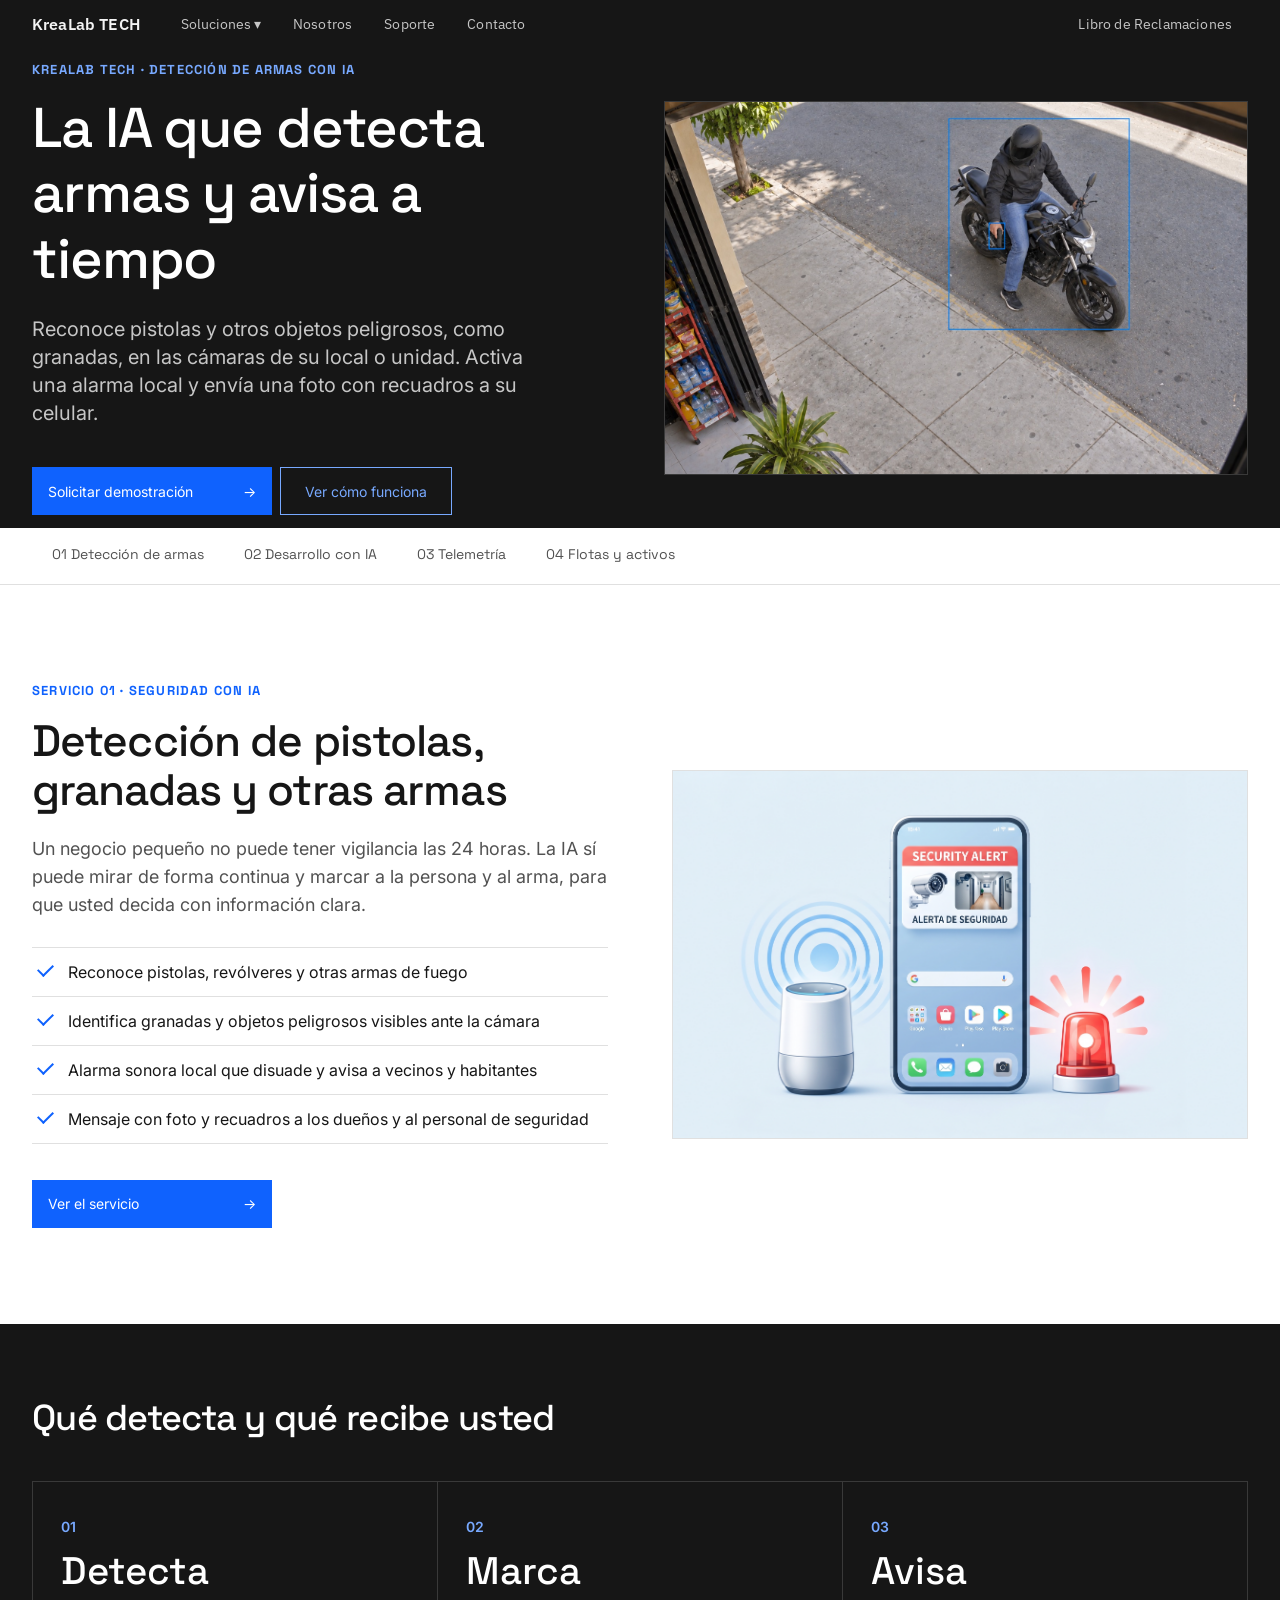
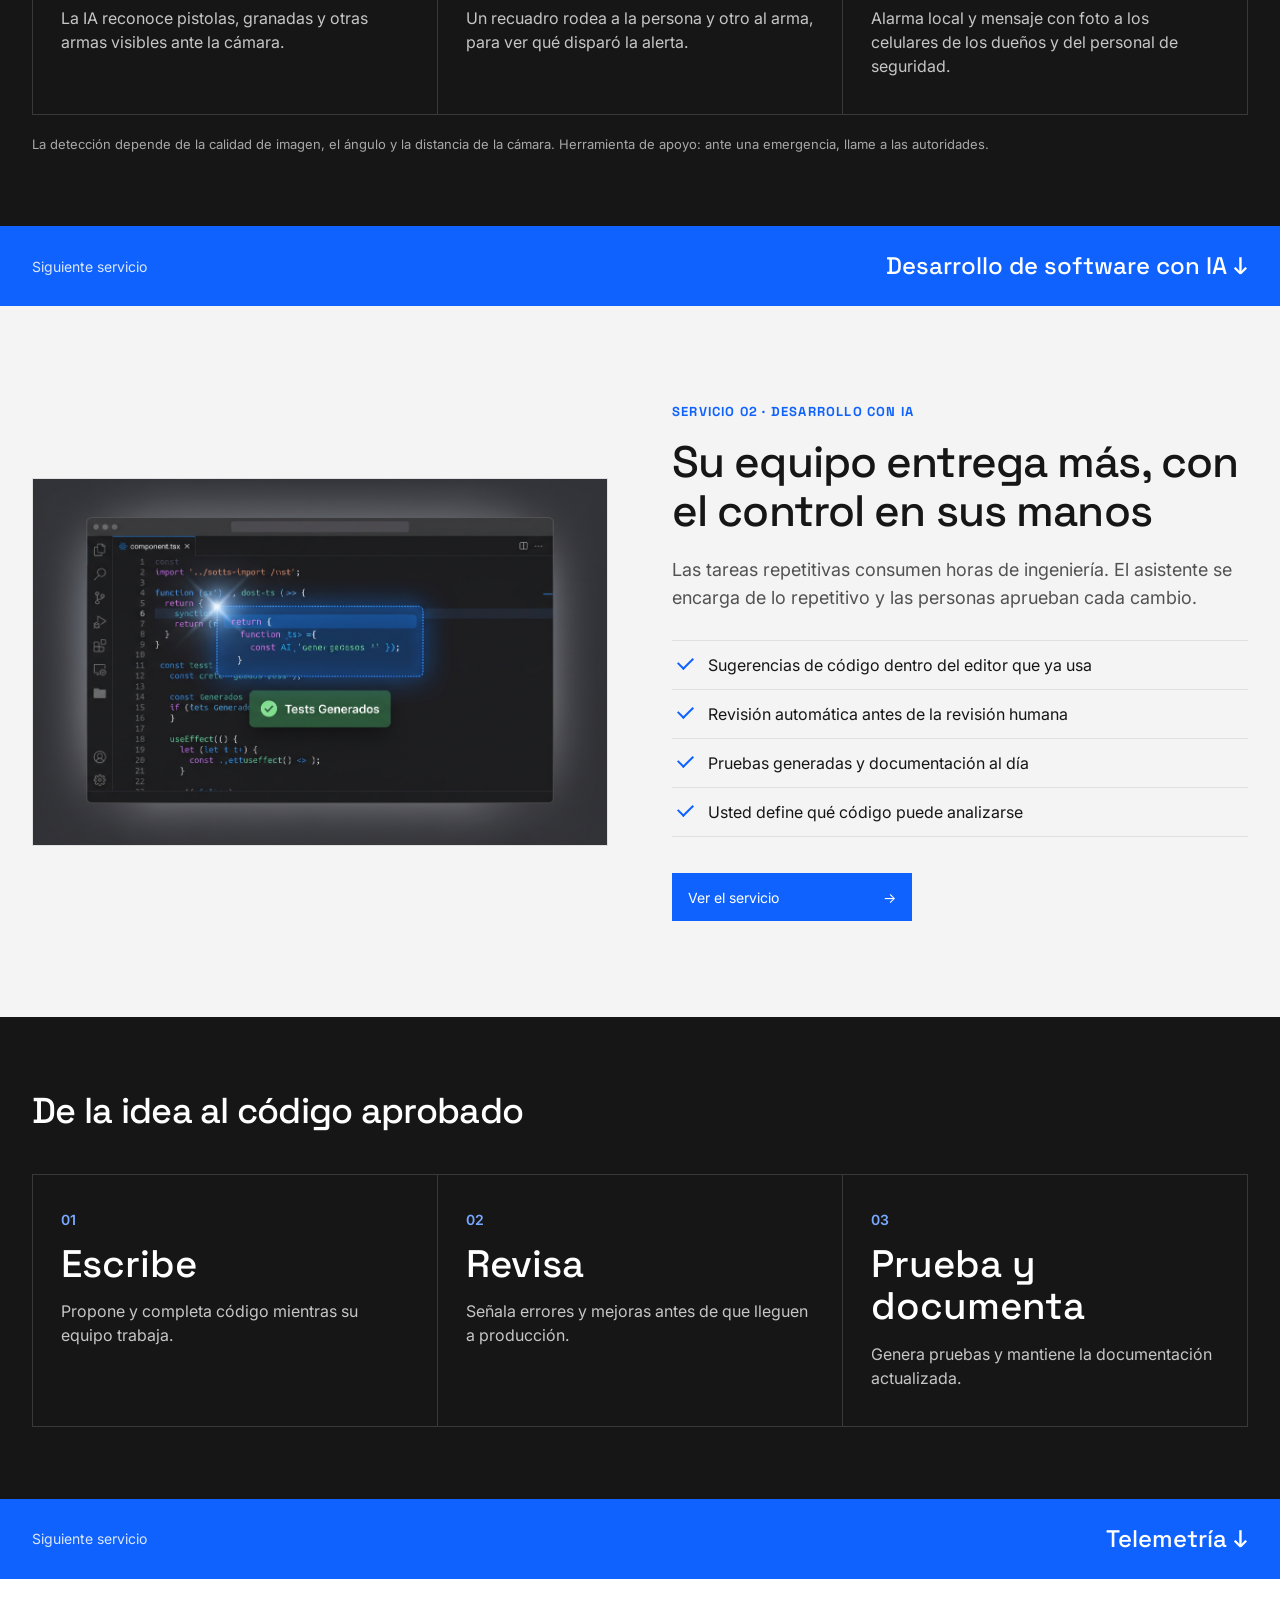
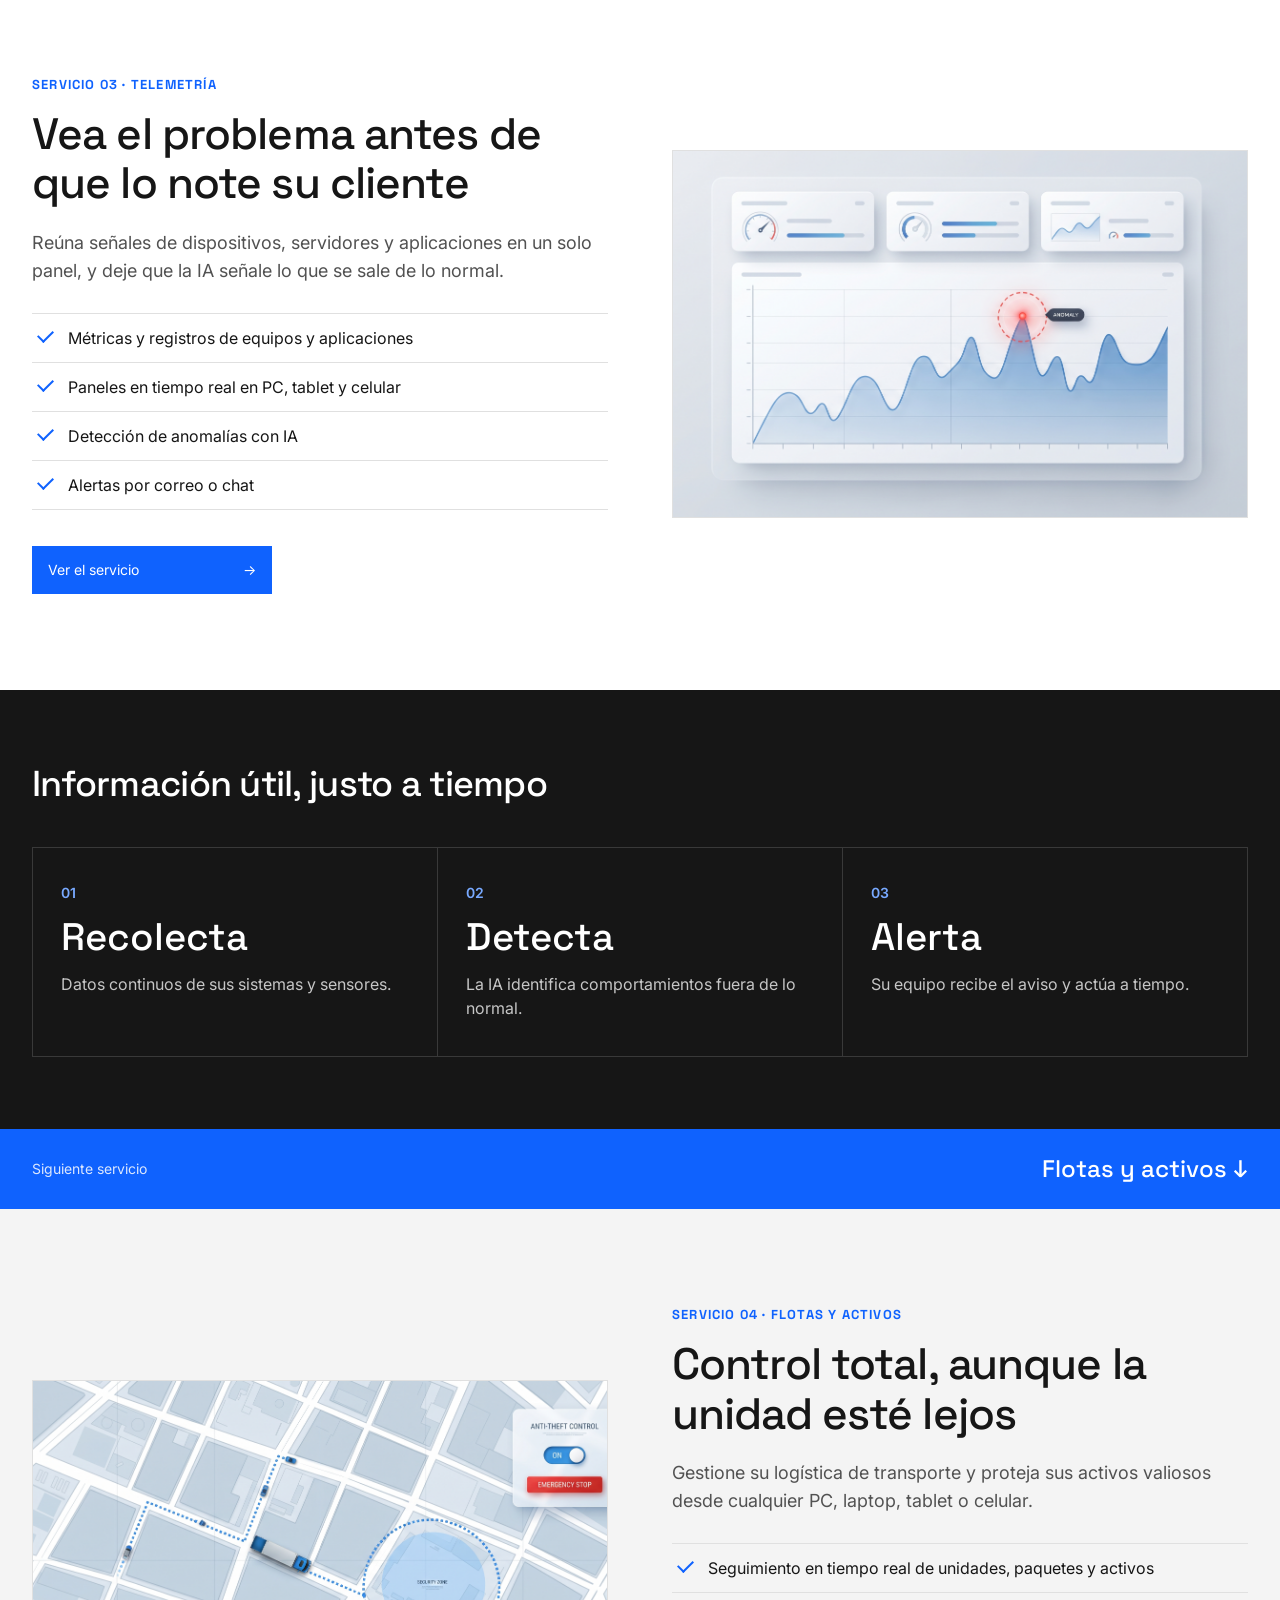
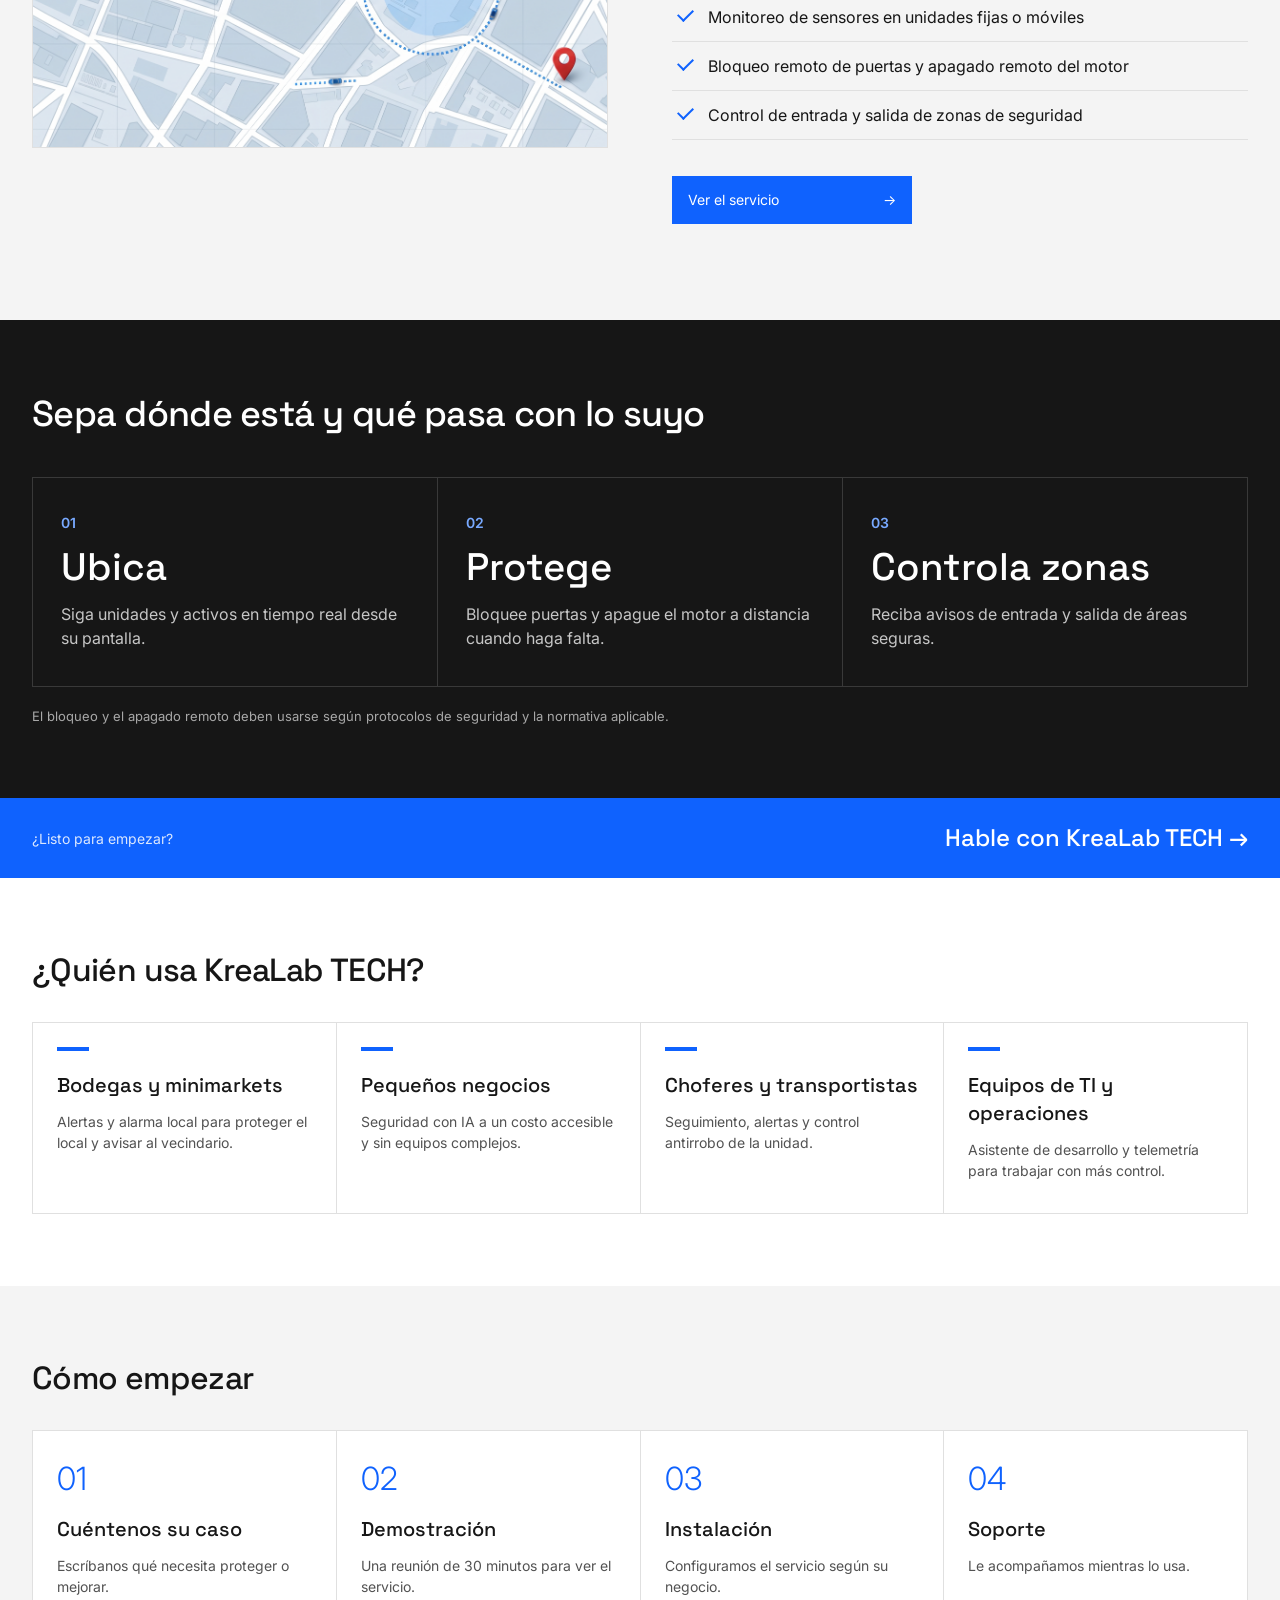
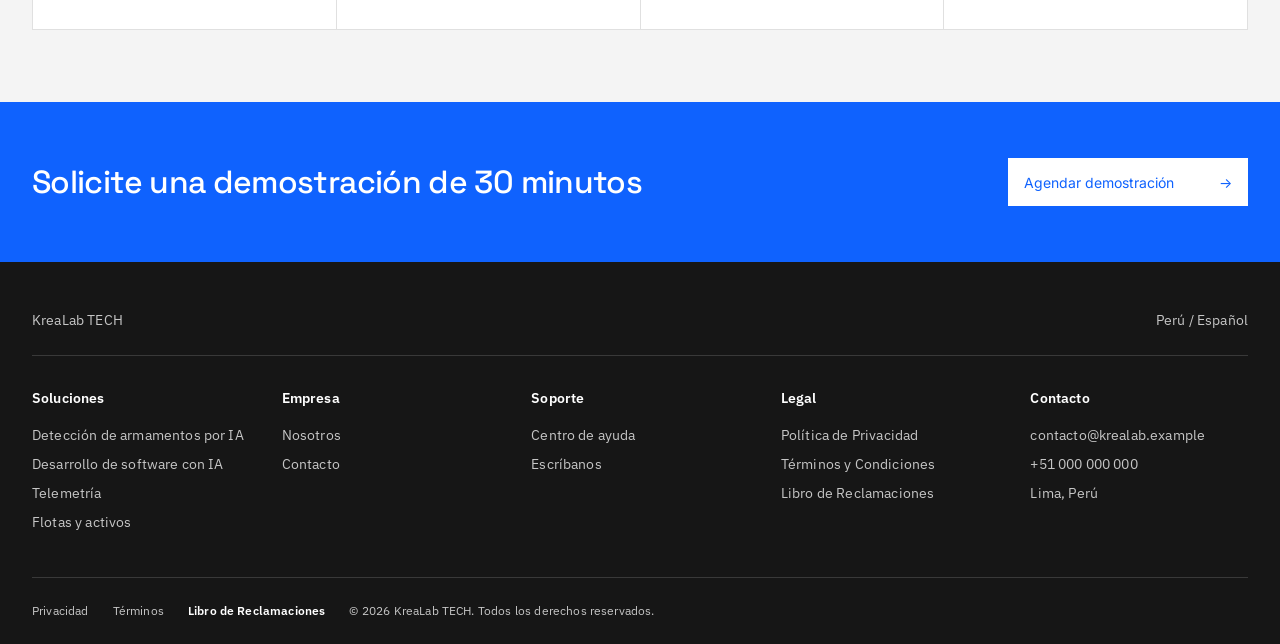
==== commit 20a8b12a: "Actualización de Imagenes y contenido" ====
--- a/index.html
+++ b/index.html
@@ -3,45 +3,43 @@
 <head>
 <meta charset="utf-8">
 <meta name="viewport" content="width=device-width, initial-scale=1, viewport-fit=cover">
-<title>IA para seguridad, software y telemetría · KreaLab TECH</title>
+<title>Detección de armas con IA, software y telemetría · KreaLab TECH</title>
 <meta name="description" content="IA para seguridad, software y telemetría.">
-<link rel="icon" type="image/png" href="Media/PixelHost-Logo.png">
 <link href="https://fonts.googleapis.com/css2?family=IBM+Plex+Sans:wght@300;400;600&display=swap" rel="stylesheet">
 <link href="https://fonts.googleapis.com/css2?family=Inter:wght@400;500;600&family=Space+Grotesk:wght@400;500;700&display=swap" rel="stylesheet">
-<script>(function(){try{var t=localStorage.getItem('pixelhost-theme');if(t==='light'||t==='dark'){document.documentElement.setAttribute('data-theme',t);}else{var d=(window.matchMedia&&window.matchMedia('(prefers-color-scheme: dark)').matches)?'dark':'light';document.documentElement.setAttribute('data-theme',d);}}catch(e){}})();</script>
 <link rel="stylesheet" href="styles.css">
 </head>
 <body>
 <header class="mast">
 <div class="wrap"><div class="bar">
-<button class="burger" aria-label="Abrir menú" aria-expanded="false" aria-controls="menu" id="bg"><svg class="icon-menu" width="20" height="20" viewBox="0 0 20 20" fill="currentColor" aria-hidden="true"><rect x="2" y="4" width="16" height="2"></rect><rect x="2" y="9" width="16" height="2"></rect><rect x="2" y="14" width="16" height="2"></rect></svg><svg class="icon-close" width="20" height="20" viewBox="0 0 20 20" fill="none" stroke="currentColor" stroke-width="2" stroke-linecap="round" aria-hidden="true"><line x1="4" y1="4" x2="16" y2="16"></line><line x1="16" y1="4" x2="4" y2="16"></line></svg></button>
+<button class="burger" aria-label="Abrir menú" id="bg">Menú</button>
 <a class="logo" href="index.html">KreaLab TECH</a>
 <nav class="menu" id="menu" aria-label="Principal">
-<button aria-expanded="false" aria-controls="m1">Soluciones <svg class="chevron" width="20" height="20" viewBox="0 0 24 24" fill="none" stroke="currentColor" stroke-width="2" stroke-linecap="round" stroke-linejoin="round" aria-hidden="true"><polyline points="6 9 12 15 18 9"></polyline></svg></button>
-<div class="mega" id="m1"><div class="wrap"><div><b>Seguridad con IA</b><a href="deteccion-armamentos.html">Resumen</a><a href="deteccion-armamentos.html#como-funciona">Cómo funciona</a><a href="deteccion-armamentos.html#preguntas">Preguntas frecuentes</a></div><div><b>Desarrollo con IA</b><a href="desarrollo-ia.html">Resumen</a><a href="desarrollo-ia.html#como-funciona">Cómo funciona</a><a href="desarrollo-ia.html#preguntas">Preguntas frecuentes</a></div><div><b>Telemetría</b><a href="telemetria.html">Resumen</a><a href="telemetria.html#como-funciona">Cómo funciona</a><a href="telemetria.html#preguntas">Preguntas frecuentes</a></div><div><b>Flotas y activos</b><a href="flotas-activos.html">Resumen</a><a href="flotas-activos.html#como-funciona">Cómo funciona</a><a href="flotas-activos.html#preguntas">Preguntas frecuentes</a></div></div></div>
+<button aria-expanded="false" aria-controls="m1">Soluciones ▾</button>
 <a href="nosotros.html">Nosotros</a><a href="soporte.html">Soporte</a><a href="contacto.html">Contacto</a>
 </nav>
-<div class="tools"><a class="hide" href="libro-de-reclamaciones.html">Libro de Reclamaciones</a><button type="button" class="theme-btn" id="theme-btn" aria-label="Activar modo oscuro" title="Activar modo oscuro"><svg class="theme-icon-sun" width="20" height="20" viewBox="0 0 20 20" fill="none" stroke="currentColor" stroke-width="1.6" stroke-linecap="round" stroke-linejoin="round" aria-hidden="true"><circle cx="10" cy="10" r="3.5"></circle><line x1="10" y1="2" x2="10" y2="4"></line><line x1="10" y1="16" x2="10" y2="18"></line><line x1="2" y1="10" x2="4" y2="10"></line><line x1="16" y1="10" x2="18" y2="10"></line><line x1="4.34" y1="4.34" x2="5.76" y2="5.76"></line><line x1="14.24" y1="14.24" x2="15.66" y2="15.66"></line><line x1="4.34" y1="15.66" x2="5.76" y2="14.24"></line><line x1="14.24" y1="5.76" x2="15.66" y2="4.34"></line></svg><svg class="theme-icon-moon" width="20" height="20" viewBox="0 0 20 20" fill="currentColor" aria-hidden="true"><path d="M17.293 13.293A8 8 0 016.707 2.707a8.001 8.001 0 1010.586 10.586z"></path></svg></button></div>
+<div class="tools"><a class="hide" href="libro-de-reclamaciones.html">Libro de Reclamaciones</a></div>
 </div></div>
+<div class="mega" id="m1"><div class="wrap"><div><b>Seguridad con IA</b><a href="deteccion-armamentos.html">Resumen</a><a href="deteccion-armamentos.html#como-funciona">Cómo funciona</a><a href="deteccion-armamentos.html#preguntas">Preguntas frecuentes</a></div><div><b>Desarrollo con IA</b><a href="desarrollo-ia.html">Resumen</a><a href="desarrollo-ia.html#como-funciona">Cómo funciona</a><a href="desarrollo-ia.html#preguntas">Preguntas frecuentes</a></div><div><b>Telemetría</b><a href="telemetria.html">Resumen</a><a href="telemetria.html#como-funciona">Cómo funciona</a><a href="telemetria.html#preguntas">Preguntas frecuentes</a></div><div><b>Flotas y activos</b><a href="flotas-activos.html">Resumen</a><a href="flotas-activos.html#como-funciona">Cómo funciona</a><a href="flotas-activos.html#preguntas">Preguntas frecuentes</a></div></div></div>
 </header>
 <main class="home">
 <div class="hero"><div class="wrap">
-<div><p class="eyebrow">KreaLab TECH · Inteligencia artificial</p><h1>La IA que cuida su negocio, acelera su software y controla sus activos</h1><p>Detección de riesgos, desarrollo asistido, telemetría y gestión de flotas, en un solo lugar y a un costo accesible.</p><a class="btn" href="contacto.html">Solicitar demostración <span>→</span></a><a class="btn alt" href="#soluciones">Ver servicios</a></div>
-<div class="pic"><img src="Media/hero.png" onerror="this.onerror=null;this.src='img/hero.svg'" alt="Panel de vigilancia con una alerta automática, alarma local y mensaje con foto" width="1600" height="1040"></div>
+<div><p class="eyebrow">KreaLab TECH · Detección de armas con IA</p><h1>La IA que detecta armas y avisa a tiempo</h1><p>Reconoce pistolas y otros objetos peligrosos, como granadas, en las cámaras de su local o unidad. Activa una alarma local y envía una foto con recuadros a su celular.</p><a class="btn" href="contacto.html">Solicitar demostración <span>→</span></a><a class="btn alt" href="deteccion-armamentos.html">Ver cómo funciona</a></div>
+<div class="pic"><img src="Media/deteccion-pistola-motociclista.jpg" alt="Cámara de seguridad de una tienda que detecta a un motociclista con casco y marca con recuadros a la persona y a la pistola que sostiene" width="1536" height="1024"></div>
 </div></div>
 
-<div id="soluciones" class="chips"><div class="wrap"><a href="#s-deteccion">01 Detección de armamentos</a><a href="#s-desarrollo">02 Desarrollo con IA</a><a href="#s-telemetria">03 Telemetría</a><a href="#s-flotas">04 Flotas y activos</a></div></div>
+<div id="soluciones" class="chips"><div class="wrap"><a href="#s-deteccion">01 Detección de armas</a><a href="#s-desarrollo">02 Desarrollo con IA</a><a href="#s-telemetria">03 Telemetría</a><a href="#s-flotas">04 Flotas y activos</a></div></div>
 
 <section id="s-deteccion" class="svc"><div class="wrap sp">
-<div><p class="eyebrow">Servicio 01 · Seguridad con IA</p><h2>Anticípese ante la presencia de delincuentes armados</h2><p class="t">Un negocio pequeño no puede tener vigilancia las 24 horas. La IA sí puede mirar de forma continua: usted decide cómo actuar, con la información a tiempo.</p>
-<ul class="ck"><li>Alerta automática, con apoyo de IA de última generación</li><li>Alarma sonora local que disuade y avisa a vecinos y habitantes</li><li>Mensaje con foto a los dueños y al personal de seguridad</li><li>Costo asequible para bodegas, pequeños negocios y choferes</li></ul>
+<div><p class="eyebrow">Servicio 01 · Seguridad con IA</p><h2>Detección de pistolas, granadas y otras armas</h2><p class="t">Un negocio pequeño no puede tener vigilancia las 24 horas. La IA sí puede mirar de forma continua y marcar a la persona y al arma, para que usted decida con información clara.</p>
+<ul class="ck"><li>Reconoce pistolas, revólveres y otras armas de fuego</li><li>Identifica granadas y objetos peligrosos visibles ante la cámara</li><li>Alarma sonora local que disuade y avisa a vecinos y habitantes</li><li>Mensaje con foto y recuadros a los dueños y al personal de seguridad</li></ul>
 <a class="btn" href="deteccion-armamentos.html">Ver el servicio <span>→</span></a></div>
-<div class="pic"><img src="Media/deteccion.png" onerror="this.onerror=null;this.src='img/deteccion.svg'" alt="Celular con una alerta de seguridad y una sirena" width="1600" height="1040" loading="lazy"></div></div></section>
-<div class="impact"><div class="wrap"><h2>Tres acciones en una sola alerta</h2><div class="g3">
-<div><span class="n">01</span><p class="big">Anticipa</p><p>La IA detecta la presencia de personas armadas sin que nadie pulse un botón.</p></div>
-<div><span class="n">02</span><p class="big">Disuade</p><p>Se activa una alarma sonora local y se avisa de inmediato a vecinos y habitantes.</p></div>
-<div><span class="n">03</span><p class="big">Informa</p><p>Llega un mensaje con foto a los celulares de los dueños y del personal de seguridad.</p></div></div>
-<p class="fine">Herramienta de apoyo: ante una emergencia, llame a las autoridades.</p></div></div>
+<div class="pic"><img src="Media/deteccion.png" alt="Celular con una alerta de seguridad y una sirena" width="800" height="520" loading="lazy"></div></div></section>
+<div class="impact"><div class="wrap"><h2>Qué detecta y qué recibe usted</h2><div class="g3">
+<div><span class="n">01</span><p class="big">Detecta</p><p>La IA reconoce pistolas, granadas y otras armas visibles ante la cámara.</p></div>
+<div><span class="n">02</span><p class="big">Marca</p><p>Un recuadro rodea a la persona y otro al arma, para ver qué disparó la alerta.</p></div>
+<div><span class="n">03</span><p class="big">Avisa</p><p>Alarma local y mensaje con foto a los celulares de los dueños y del personal de seguridad.</p></div></div>
+<p class="fine">La detección depende de la calidad de imagen, el ángulo y la distancia de la cámara. Herramienta de apoyo: ante una emergencia, llame a las autoridades.</p></div></div>
 <a class="next" href="#s-desarrollo"><div class="wrap"><span>Siguiente servicio</span><b>Desarrollo de software con IA ↓</b></div></a>
 
 <section id="s-desarrollo" class="svc layer"><div class="wrap sp rev">
@@ -104,9 +102,6 @@
 </div>
 <div class="legal"><a href="privacidad.html">Privacidad</a><a href="terminos.html">Términos</a><a class="libro" href="libro-de-reclamaciones.html">Libro de Reclamaciones</a><span>© 2026 KreaLab TECH. Todos los derechos reservados.</span></div>
 </div></footer>
-<button type="button" class="scroll-top" id="scroll-top" aria-label="Volver al principio" title="Volver arriba" tabindex="-1" aria-hidden="true">
-<svg width="20" height="20" viewBox="0 0 24 24" fill="none" stroke="currentColor" stroke-width="2.5" stroke-linecap="round" stroke-linejoin="round" aria-hidden="true"><path d="M12 19V5M5 12l7-7 7 7"/></svg>
-</button>
 <script src="script.js"></script>
 </body>
 </html>
--- a/styles.css
+++ b/styles.css
@@ -1,250 +1,38 @@
-:root,
-:root[data-theme="light"]{
-  --bg:#fff;
-  --layer:#f4f4f4;
-  --layer-2:#e0e0e0;
-  --ink:#161616;
-  --ink2:#525252;
-  --ink3:#6f6f6f;
-  --line:#e0e0e0;
-  --line-strong:#8d8d8d;
-  --blue:#0f62fe;
-  --blue-h:#0050e6;
-  --dk:#ffffff;
-  --ph:#e0e0e0;
-  --btn-bg:#0f62fe;
-  --btn-bg-h:#0050e6;
-  --btn-ink:#fff;
-
-  /* Encabezado */
-  --mast-bg:#ffffff;
-  --mast-color:#161616;
-  --mast-line:#e0e0e0;
-  --mast-hover:#f4f4f4;
-  --mast-active:#e8e8e8;
-  --mast-nav-ink:#525252;
-
-  /* Menú y Mega menú */
-  --menu-bg:#ffffff;
-  --menu-sub-bg:#f4f4f4;
-  --menu-line:#e0e0e0;
-  --menu-category:#0f62fe;
-  --menu-ink:#161616;
-  --menu-ink2:#525252;
-
-  /* Selector de tema */
-  --theme-menu-bg:#ffffff;
-  --theme-menu-line:#e0e0e0;
-  --theme-menu-hover:#f4f4f4;
-  --theme-menu-ink:#161616;
-  --theme-menu-active:#0f62fe;
-
-  /* Portadas .hero y .phero */
-  --hero-bg:#f4f4f4;
-  --hero-ink:#161616;
-  --hero-ink2:#525252;
-  --hero-eyebrow:#0f62fe;
-  --hero-line:#e0e0e0;
-  --hero-btn-alt-color:#0f62fe;
-  --hero-btn-alt-border:#0f62fe;
-  --hero-btn-alt-hover-bg:#0f62fe;
-  --hero-btn-alt-hover-ink:#ffffff;
-
-  /* Sección Impacto y bloques */
-  --impact-bg:#f4f4f4;
-  --impact-card-bg:#ffffff;
-  --impact-line:#e0e0e0;
-  --impact-ink:#161616;
-  --impact-ink2:#525252;
-  --impact-num:#0f62fe;
-
-  /* Pie de página */
-  --footer-bg:#f4f4f4;
-  --footer-ink:#525252;
-  --footer-heading:#161616;
-  --footer-line:#e0e0e0;
-  --footer-hover:#0f62fe;
-
-  color-scheme:light;
-  box-sizing:border-box;
-  padding-top:env(safe-area-inset-top,0px);
-  padding-bottom:env(safe-area-inset-bottom,0px)
-}
-@media (prefers-color-scheme:dark){
-  :root:not([data-theme="light"]){
-    --bg:#161616;
-    --layer:#262626;
-    --layer-2:#353535;
-    --ink:#f4f4f4;
-    --ink2:#c6c6c6;
-    --ink3:#8d8d8d;
-    --line:#393939;
-    --line-strong:#525252;
-    --blue:#78a9ff;
-    --blue-h:#a6c8ff;
-    --dk:#0b0b0b;
-    --ph:#393939;
-    --btn-bg:#0f62fe;
-    --btn-bg-h:#0050e6;
-    --btn-ink:#fff;
-
-    /* Encabezado */
-    --mast-bg:#161616;
-    --mast-color:#f4f4f4;
-    --mast-line:#262626;
-    --mast-hover:#353535;
-    --mast-active:#222222;
-    --mast-nav-ink:#c6c6c6;
-
-    /* Menú y Mega menú */
-    --menu-bg:#161616;
-    --menu-sub-bg:#1c1c1c;
-    --menu-line:#393939;
-    --menu-category:#78a9ff;
-    --menu-ink:#f4f4f4;
-    --menu-ink2:#c6c6c6;
-
-    /* Selector de tema */
-    --theme-menu-bg:#262626;
-    --theme-menu-line:#393939;
-    --theme-menu-hover:#353535;
-    --theme-menu-ink:#f4f4f4;
-    --theme-menu-active:#78a9ff;
-
-    /* Portadas .hero y .phero */
-    --hero-bg:#161616;
-    --hero-ink:#ffffff;
-    --hero-ink2:#c6c6c6;
-    --hero-eyebrow:#78a9ff;
-    --hero-line:#393939;
-    --hero-btn-alt-color:#78a9ff;
-    --hero-btn-alt-border:#78a9ff;
-    --hero-btn-alt-hover-bg:#78a9ff;
-    --hero-btn-alt-hover-ink:#161616;
-
-    /* Sección Impacto y bloques */
-    --impact-bg:#161616;
-    --impact-card-bg:#161616;
-    --impact-line:#393939;
-    --impact-ink:#ffffff;
-    --impact-ink2:#c6c6c6;
-    --impact-num:#78a9ff;
-
-    /* Pie de página */
-    --footer-bg:#161616;
-    --footer-ink:#c6c6c6;
-    --footer-heading:#ffffff;
-    --footer-line:#393939;
-    --footer-hover:#ffffff;
-
-    color-scheme:dark;
-  }
-}
-:root[data-theme="dark"]{
-  --bg:#161616;
-  --layer:#262626;
-  --layer-2:#353535;
-  --ink:#f4f4f4;
-  --ink2:#c6c6c6;
-  --ink3:#8d8d8d;
-  --line:#393939;
-  --line-strong:#525252;
-  --blue:#78a9ff;
-  --blue-h:#a6c8ff;
-  --dk:#0b0b0b;
-  --ph:#393939;
-  --btn-bg:#0f62fe;
-  --btn-bg-h:#0050e6;
-  --btn-ink:#fff;
-
-  /* Encabezado */
-  --mast-bg:#161616;
-  --mast-color:#f4f4f4;
-  --mast-line:#262626;
-  --mast-hover:#353535;
-  --mast-active:#222222;
-  --mast-nav-ink:#c6c6c6;
-
-  /* Menú y Mega menú */
-  --menu-bg:#161616;
-  --menu-sub-bg:#1c1c1c;
-  --menu-line:#393939;
-  --menu-category:#78a9ff;
-  --menu-ink:#f4f4f4;
-  --menu-ink2:#c6c6c6;
-
-  /* Selector de tema */
-  --theme-menu-bg:#262626;
-  --theme-menu-line:#393939;
-  --theme-menu-hover:#353535;
-  --theme-menu-ink:#f4f4f4;
-  --theme-menu-active:#78a9ff;
-
-  /* Portadas .hero y .phero */
-  --hero-bg:#161616;
-  --hero-ink:#ffffff;
-  --hero-ink2:#c6c6c6;
-  --hero-eyebrow:#78a9ff;
-  --hero-line:#393939;
-  --hero-btn-alt-color:#78a9ff;
-  --hero-btn-alt-border:#78a9ff;
-  --hero-btn-alt-hover-bg:#78a9ff;
-  --hero-btn-alt-hover-ink:#161616;
-
-  /* Sección Impacto y bloques */
-  --impact-bg:#161616;
-  --impact-card-bg:#161616;
-  --impact-line:#393939;
-  --impact-ink:#ffffff;
-  --impact-ink2:#c6c6c6;
-  --impact-num:#78a9ff;
-
-  /* Pie de página */
-  --footer-bg:#161616;
-  --footer-ink:#c6c6c6;
-  --footer-heading:#ffffff;
-  --footer-line:#393939;
-  --footer-hover:#ffffff;
-
-  color-scheme:dark;
-}
-html{scroll-padding-top:env(safe-area-inset-top,0px);overflow-x:hidden;color-scheme:light dark}
-html[data-theme="light"]{color-scheme:light}
-html[data-theme="dark"]{color-scheme:dark}
+:root{--bg:#fff;--layer:#f4f4f4;--ink:#161616;--ink2:#525252;--line:#e0e0e0;--blue:#0f62fe;--blue-h:#0050e6;--dk:#161616;--ph:#c6c6c6;
+box-sizing:border-box;padding-top:env(safe-area-inset-top,0px);padding-bottom:env(safe-area-inset-bottom,0px)}
+@media (prefers-color-scheme:dark){:root:not([data-theme="light"]){--bg:#161616;--layer:#262626;--ink:#f4f4f4;--ink2:#c6c6c6;--line:#393939;--blue:#78a9ff;--blue-h:#a6c8ff;--dk:#0b0b0b;--ph:#393939}}
+:root[data-theme="dark"]{--bg:#161616;--layer:#262626;--ink:#f4f4f4;--ink2:#c6c6c6;--line:#393939;--blue:#78a9ff;--blue-h:#a6c8ff;--dk:#0b0b0b;--ph:#393939}
+html{scroll-padding-top:env(safe-area-inset-top,0px)}
 *{box-sizing:border-box}
-body{margin:0;background:var(--bg);color:var(--ink);font:400 16px/1.5 "IBM Plex Sans","Helvetica Neue",Arial,sans-serif;letter-spacing:.16px;overflow-x:hidden}
-body.menu-open{overflow:hidden;touch-action:none}
+body{margin:0;background:var(--bg);color:var(--ink);font:400 16px/1.5 "IBM Plex Sans","Helvetica Neue",Arial,sans-serif;letter-spacing:.16px}
 a{color:inherit;text-decoration:none}
 button{font:inherit;color:inherit;background:none;border:0;cursor:pointer}
 a:focus-visible,button:focus-visible{outline:2px solid var(--blue);outline-offset:-2px}
 .wrap{max-width:1584px;margin:0 auto;padding:0 32px}
 /* masthead */
-.mast{background:var(--mast-bg);color:var(--mast-color);position:sticky;top:env(safe-area-inset-top,0px);z-index:100;border-bottom:1px solid var(--mast-line);transition:background .2s ease,color .2s ease,border-color .2s ease}
+.mast{background:#161616;color:#f4f4f4;position:sticky;top:env(safe-area-inset-top,0px);z-index:10}
 .bar{display:flex;align-items:stretch;height:48px}
-.logo{font-weight:600;display:flex;align-items:center;padding-right:24px;color:var(--mast-color)}
+.logo{font-weight:600;display:flex;align-items:center;padding-right:24px}
 .menu{display:flex;flex:1}
-.menu>button,.menu>a{padding:0 16px;font-size:14px;color:var(--mast-nav-ink);display:flex;align-items:center;gap:6px;transition:background .15s ease,color .15s ease}
-.menu>button:hover,.menu>a:hover,.menu>button[aria-expanded=true]{background:var(--mast-hover);color:var(--mast-color)}
-.menu>button .chevron{display:inline-block;width:12px;height:12px;color:inherit;flex-shrink:0;transition:transform .2s ease}
-.menu>button[aria-expanded=true] .chevron{transform:rotate(180deg)}
-.tools{display:flex;align-items:stretch;margin-left:auto}
-.tools a,.tools button{padding:0 16px;font-size:14px;color:var(--mast-nav-ink);display:flex;align-items:center;transition:background .15s ease,color .15s ease}
-.tools a:hover,.tools button:hover{background:var(--mast-hover);color:var(--mast-color)}
-.tools .theme-btn{padding:0;width:48px;height:48px;justify-content:center;color:var(--mast-nav-ink)}
-.mega{display:none;position:absolute;left:0;right:0;top:48px;background:var(--menu-bg);border-top:1px solid var(--menu-line);border-bottom:1px solid var(--menu-line);box-shadow:0 12px 28px rgba(0,0,0,.1);z-index:50}
+.menu>button,.menu>a{padding:0 16px;font-size:14px;color:#c6c6c6;display:flex;align-items:center;gap:6px}
+.menu>button:hover,.menu>a:hover,.menu>button[aria-expanded=true]{background:#353535;color:#fff}
+.tools{display:flex}
+.tools a,.tools button{padding:0 16px;font-size:14px;color:#c6c6c6;display:flex;align-items:center}
+.tools a:hover,.tools button:hover{background:#353535;color:#fff}
+.mega{display:none;position:absolute;left:0;right:0;top:48px;background:#262626;border-top:1px solid #393939}
 .mega.open{display:block}
 .mega .wrap{display:grid;grid-template-columns:repeat(4,1fr);gap:32px;padding-top:32px;padding-bottom:40px}
-.mega b{display:block;color:var(--menu-category);font-weight:600;font-size:14px;border-bottom:1px solid var(--menu-line);padding-bottom:8px;margin-bottom:8px}
-.mega a{display:block;color:var(--menu-ink2);font-size:14px;padding:6px 0;transition:color .15s ease}
-.mega a:hover{color:var(--menu-ink);text-decoration:underline}
+.mega b{display:block;color:#fff;font-weight:400;font-size:14px;border-bottom:1px solid #525252;padding-bottom:8px;margin-bottom:8px}
+.mega a{display:block;color:#c6c6c6;font-size:14px;padding:6px 0}
+.mega a:hover{color:#fff;text-decoration:underline}
 .burger{display:none}
 /* hero */
-.hero{background:var(--hero-bg);color:var(--hero-ink);transition:background .2s ease,color .2s ease}
+.hero{background:var(--dk);color:#fff}
 .hero .wrap{display:grid;grid-template-columns:minmax(0,1fr) minmax(0,1fr);min-height:480px;align-items:center;gap:48px}
-.hero h1{font-weight:300;font-size:clamp(34px,4.6vw,56px);line-height:1.17;margin:0 0 24px;color:var(--hero-ink)}
-.hero p{color:var(--hero-ink2);font-size:20px;line-height:1.4;max-width:520px;margin:0 0 40px}
-.btn{display:inline-flex;align-items:center;justify-content:space-between;min-width:240px;height:48px;padding:0 16px;background:var(--btn-bg,#0f62fe);color:var(--btn-ink,#fff);font-size:14px}
-.btn:hover{background:var(--btn-bg-h,#0050e6)}
+.hero h1{font-weight:300;font-size:clamp(34px,4.6vw,56px);line-height:1.17;margin:0 0 24px}
+.hero p{color:#c6c6c6;font-size:20px;line-height:1.4;max-width:520px;margin:0 0 40px}
+.btn{display:inline-flex;align-items:center;justify-content:space-between;min-width:240px;height:48px;padding:0 16px;background:var(--blue);color:#fff;font-size:14px}
+.btn:hover{background:var(--blue-h)}
 .art{height:340px;background:linear-gradient(135deg,#0043ce 0 40%,#0f62fe 40% 70%,#4589ff 70%);position:relative}
 .art:after{content:"";position:absolute;inset:48px;border:1px solid rgba(255,255,255,.5)}
 .dots{display:flex;gap:8px;padding:0 0 24px}
@@ -280,213 +68,25 @@
 .card:hover h3{color:var(--blue)}
 /* split */
 .split{display:grid;grid-template-columns:1fr 1fr}
-.split .t{background:var(--hero-bg);color:var(--hero-ink);padding:72px 48px;transition:background .2s ease,color .2s ease}
-.split .t h2{color:var(--hero-ink)}.split .t p{color:var(--hero-ink2);max-width:480px}
+.split .t{background:var(--dk);color:#fff;padding:72px 48px}
+.split .t h2{color:#fff}.split .t p{color:#c6c6c6;max-width:480px}
 .split .i{background:var(--ph);min-height:320px;background-image:repeating-linear-gradient(45deg,transparent 0 24px,rgba(255,255,255,.35) 24px 25px)}
 /* 3 col */
 .three{display:grid;grid-template-columns:repeat(3,1fr);gap:48px}
 .three h3{font-weight:400;font-size:20px;margin:0 0 16px}
-.cta{background:#0f62fe;color:#fff;padding:56px 0}
+.cta{background:var(--blue);color:#fff;padding:56px 0}
 .cta .wrap{display:flex;justify-content:space-between;align-items:center;gap:24px;flex-wrap:wrap}
 .cta h2{margin:0;color:#fff}
 .cta .btn{background:#fff;color:#0f62fe}
-.cta .btn:hover{background:#f4f4f4}
 /* footer */
-footer{background:var(--footer-bg);color:var(--footer-ink);font-size:14px;padding:48px 0 24px;border-top:1px solid var(--footer-line);transition:background .2s ease,color .2s ease}
-footer .loc{display:flex;justify-content:space-between;gap:16px;border-bottom:1px solid var(--footer-line);padding-bottom:24px;margin-bottom:32px;flex-wrap:wrap}
+footer{background:#161616;color:#c6c6c6;font-size:14px;padding:48px 0 24px}
+footer .loc{display:flex;justify-content:space-between;gap:16px;border-bottom:1px solid #393939;padding-bottom:24px;margin-bottom:32px;flex-wrap:wrap}
 footer .cols{display:grid;grid-template-columns:repeat(5,1fr);gap:32px;margin-bottom:40px}
-footer b{display:block;color:var(--footer-heading);font-weight:600;margin-bottom:12px}
-footer a{display:block;padding:4px 0;color:var(--footer-ink)}footer a:hover{color:var(--footer-heading);text-decoration:underline}
-footer .legal{display:flex;gap:24px;flex-wrap:wrap;border-top:1px solid var(--footer-line);padding-top:24px;font-size:12px;color:var(--footer-ink)}
-footer .legal a{display:inline;padding:0;color:var(--footer-ink)}
-footer a.libro{display:inline;font-weight:600;color:var(--footer-heading)}
-@media(max-width:960px){
-  .hero .wrap,.panel.on,.split{grid-template-columns:1fr}
-  .hero .wrap{padding-top:48px;padding-bottom:48px;min-height:0}
-  .art{height:220px}
-  .feat,.three{grid-template-columns:1fr}
-  .cards{grid-template-columns:1fr 1fr}
-  footer .cols{grid-template-columns:1fr 1fr}
-  .split .t{padding:48px 24px}
-
-  /* Botón de menú móvil / cerrar */
-  .burger{
-    display:flex;
-    align-items:center;
-    justify-content:center;
-    width:48px;
-    height:48px;
-    padding:0;
-    margin-left:-12px;
-    margin-right:8px;
-    background:transparent;
-    border:0;
-    color:var(--mast-color);
-    cursor:pointer;
-    flex-shrink:0;
-    transition:background .15s ease,color .15s ease
-  }
-  .burger:hover{background:var(--mast-hover);color:var(--mast-color)}
-  .burger:focus-visible{outline:2px solid var(--blue);outline-offset:-2px}
-  .burger .icon-close{display:none}
-  .burger .icon-menu{display:block}
-  .burger[aria-expanded="true"] .icon-close{display:block}
-  .burger[aria-expanded="true"] .icon-menu{display:none}
-
-  /* Panel del menú móvil debajo del encabezado */
-  .menu{display:none}
-  .menu.show{
-    display:flex;
-    flex-direction:column;
-    position:fixed;
-    top:calc(48px + env(safe-area-inset-top,0px));
-    left:0;
-    right:0;
-    bottom:0;
-    height:calc(100dvh - 48px - env(safe-area-inset-top,0px));
-    max-height:calc(100dvh - 48px - env(safe-area-inset-top,0px));
-    background:var(--menu-bg);
-    border-top:1px solid var(--menu-line);
-    overflow-y:auto;
-    -webkit-overflow-scrolling:touch;
-    z-index:99;
-    padding:0 0 40px;
-    box-shadow:0 16px 32px rgba(0,0,0,.15);
-    transition:background .2s ease,border-color .2s ease
-  }
-
-  /* Elementos de primer nivel del menú */
-  .menu>button,.menu>a{
-    min-height:48px;
-    display:flex;
-    align-items:center;
-    padding:12px 24px;
-    font-size:15px;
-    font-weight:500;
-    color:var(--menu-ink);
-    border-bottom:1px solid var(--menu-line);
-    background:transparent;
-    text-decoration:none;
-    transition:background .15s ease,color .15s ease
-  }
-  .menu>button{
-    width:100%;
-    justify-content:space-between;
-    cursor:pointer;
-    text-align:left
-  }
-  .menu>button:hover,.menu>a:hover{background:var(--mast-hover);color:var(--menu-ink)}
-  .menu>button[aria-expanded="true"]{background:var(--mast-active);color:var(--menu-ink);border-bottom-color:var(--menu-line)}
-  .menu>button .chevron{
-    width:20px;
-    height:20px;
-    min-width:20px;
-    min-height:20px;
-    display:block;
-    flex-shrink:0;
-    margin-left:auto;
-    color:currentColor;
-    transform-origin:center;
-    transition:transform .2s ease
-  }
-  .menu>button[aria-expanded="true"] .chevron{
-    transform:rotate(180deg)
-  }
-
-  /* Submenú desplegable de Soluciones dentro del panel */
-  .mega{
-    display:none;
-    position:static;
-    background:var(--menu-sub-bg);
-    border-top:0;
-    border-bottom:1px solid var(--menu-line);
-    padding:0;
-    width:100%;
-    box-shadow:inset 0 2px 4px rgba(0,0,0,.08);
-    transition:background .2s ease
-  }
-  .mega.open{display:block}
-  .mega .wrap{
-    display:block;
-    padding:0;
-    max-width:100%
-  }
-  .mega .wrap>div{
-    padding:6px 0;
-    border-bottom:1px solid var(--menu-line)
-  }
-  .mega .wrap>div:last-child{border-bottom:0}
-  .mega b{
-    display:block;
-    color:var(--menu-category);
-    font-size:12px;
-    font-weight:600;
-    letter-spacing:.6px;
-    text-transform:uppercase;
-    padding:10px 24px 4px 28px;
-    margin:0;
-    border-bottom:0
-  }
-  .mega a{
-    display:flex;
-    align-items:center;
-    min-height:40px;
-    color:var(--menu-ink2);
-    font-size:14px;
-    padding:6px 24px 6px 36px;
-    text-decoration:none;
-    transition:background .15s ease,color .15s ease
-  }
-  .mega a:hover{
-    color:var(--menu-ink);
-    background:var(--mast-hover);
-    text-decoration:none
-  }
-}
-/* ---- Selector de tema (botón único alternable Sol / Luna) ---- */
-.tools .theme-btn{
-  display:inline-flex;
-  align-items:center;
-  justify-content:center;
-  width:44px;
-  height:44px;
-  min-width:44px;
-  padding:0;
-  background:transparent;
-  border:1px solid transparent;
-  border-radius:4px;
-  color:var(--mast-nav-ink);
-  cursor:pointer;
-  flex-shrink:0;
-  align-self:center;
-  transition:background .15s ease,color .15s ease,border-color .15s ease;
-}
-.tools .theme-btn:hover{
-  background:var(--mast-hover);
-  color:var(--mast-color);
-}
-.tools .theme-btn:focus-visible{
-  outline:2px solid var(--blue);
-  outline-offset:1px;
-}
-.theme-icon-sun,
-.theme-icon-moon{
-  display:none;
-  width:20px;
-  height:20px;
-  flex-shrink:0;
-}
-html[data-theme="light"] .theme-icon-sun{display:block}
-html[data-theme="dark"] .theme-icon-moon{display:block}
-@media (prefers-color-scheme:dark){
-  html:not([data-theme="light"]) .theme-icon-sun{display:none}
-  html:not([data-theme="light"]) .theme-icon-moon{display:block}
-}
-@media (prefers-color-scheme:light), (prefers-color-scheme:no-preference){
-  html:not([data-theme="dark"]) .theme-icon-sun{display:block}
-  html:not([data-theme="dark"]) .theme-icon-moon{display:none}
-}
-
+footer b{display:block;color:#fff;font-weight:600;margin-bottom:12px}
+footer a{display:block;padding:4px 0}footer a:hover{color:#fff;text-decoration:underline}
+footer .legal{display:flex;gap:24px;flex-wrap:wrap;border-top:1px solid #393939;padding-top:24px;font-size:12px}
+footer .legal a{display:inline;padding:0}
+@media(max-width:960px){.hero .wrap,.panel.on,.split{grid-template-columns:1fr}.hero .wrap{padding-top:48px;padding-bottom:48px;min-height:0}.art{height:220px}.feat,.three{grid-template-columns:1fr}.cards{grid-template-columns:1fr 1fr}footer .cols{grid-template-columns:1fr 1fr}.menu{display:none}.menu.show{display:flex;flex-direction:column;position:absolute;top:48px;left:0;right:0;background:#262626}.menu.show>*{height:48px}.burger{display:flex;align-items:center;padding:0 16px;color:#c6c6c6}.mega .wrap{grid-template-columns:1fr 1fr}.split .t{padding:48px 24px}}
 @media(max-width:560px){.wrap{padding:0 16px}.cards{grid-template-columns:1fr}.btn{min-width:100%}.tools .hide{display:none}}
 
 .lead{color:var(--ink2);font-size:20px;line-height:1.4;max-width:720px;margin:-8px 0 40px}
@@ -501,13 +101,13 @@
 
 /* ---- páginas internas ---- */
 [hidden]{display:none!important}
-.crumb{font-size:14px;color:var(--hero-ink2);padding-top:16px}
+.crumb{font-size:14px;color:#c6c6c6;padding-top:16px}
 .crumb a:hover{text-decoration:underline}
-.phero{background:var(--hero-bg);color:var(--hero-ink);transition:background .2s ease,color .2s ease}
+.phero{background:var(--dk);color:#fff}
 .phero .wrap{padding-top:8px;padding-bottom:72px}
-.phero .kick{color:var(--hero-eyebrow);font-size:14px;margin:48px 0 0}
-.phero h1{font-weight:300;font-size:clamp(32px,4.4vw,52px);line-height:1.17;margin:12px 0 20px;max-width:880px;color:var(--hero-ink)}
-.phero p:not(.kick){color:var(--hero-ink2);font-size:20px;line-height:1.4;max-width:680px;margin:0 0 32px}
+.phero .kick{color:#78a9ff;font-size:14px;margin:48px 0 0}
+.phero h1{font-weight:300;font-size:clamp(32px,4.4vw,52px);line-height:1.17;margin:12px 0 20px;max-width:880px}
+.phero p:not(.kick){color:#c6c6c6;font-size:20px;line-height:1.4;max-width:680px;margin:0 0 32px}
 .lead2{color:var(--ink2);font-size:20px;line-height:1.4;margin:0 0 32px}
 .two{display:grid;grid-template-columns:minmax(0,5fr) minmax(0,7fr);gap:64px}
 .pts.steps{counter-reset:s}
@@ -545,7 +145,7 @@
 .dl dt,.dl dd{margin:0;padding:12px 0;border-top:1px solid var(--line);font-size:14px}
 .dl dt{color:var(--ink2)}
 .btn.alt{background:transparent;color:var(--blue);border:1px solid var(--blue);min-width:0;margin-left:8px;padding:0 24px}
-footer a.libro{display:inline;font-weight:600;color:var(--footer-heading)}
+footer a.libro{display:inline;font-weight:600;color:#fff}
 aside .links a span:empty{display:none}
 @media(max-width:960px){.two{grid-template-columns:1fr;gap:24px}.form,.sec{grid-template-columns:1fr}ul.tick{columns:1}.dl{grid-template-columns:1fr}.dl dt{border-bottom:0;padding-bottom:0}.dl dd{border-top:0;padding-top:4px}}
 @media print{.mast,footer,.form,.cta,.phero,.box:not(.keep),aside,#lprint,#lmail{display:none!important}.result{display:block!important}body{background:#fff;color:#000}}
@@ -556,11 +156,11 @@
 main.home h1,main.home h2{font-weight:500;letter-spacing:-.02em}
 main.home h3{font-weight:500}
 .eyebrow{color:var(--blue);font-size:13px;font-weight:700;letter-spacing:1.2px;text-transform:uppercase;margin:0 0 16px}
-.hero p.eyebrow{font-size:13px;margin:0 0 16px;color:var(--hero-eyebrow);max-width:none}
-.hero .btn.alt{color:var(--hero-btn-alt-color);border-color:var(--hero-btn-alt-border)}
-.hero .btn.alt:hover{background:var(--hero-btn-alt-hover-bg);color:var(--hero-btn-alt-hover-ink)}
+.hero p.eyebrow{font-size:13px;margin:0 0 16px;color:#78a9ff;max-width:none}
+.hero .btn.alt{color:#78a9ff;border-color:#78a9ff}
+.hero .btn.alt:hover{background:#78a9ff;color:#161616}
 .pic img{display:block;width:100%;height:auto;border:1px solid var(--line)}
-.hero .pic img{border-color:var(--hero-line)}
+.hero .pic img{border-color:#393939}
 .chips{background:var(--bg);border-bottom:1px solid var(--line);position:sticky;top:calc(48px + env(safe-area-inset-top,0px));z-index:4}
 .chips .wrap{display:flex;overflow-x:auto}
 .chips a{padding:16px 20px;font-size:14px;white-space:nowrap;color:var(--ink2);border-bottom:3px solid transparent}
@@ -575,16 +175,16 @@
 ul.ck li{padding:12px 0 12px 36px;position:relative;border-top:1px solid var(--line)}
 ul.ck li:last-child{border-bottom:1px solid var(--line)}
 ul.ck li::before{content:"";position:absolute;left:6px;top:16px;width:13px;height:7px;border-left:2px solid var(--blue);border-bottom:2px solid var(--blue);transform:rotate(-45deg)}
-.impact{background:var(--impact-bg);color:var(--impact-ink);padding:72px 0;transition:background .2s ease,color .2s ease}
-.impact h2{color:var(--impact-ink);font-size:clamp(26px,3vw,36px);margin:0 0 40px}
-.g3{display:grid;grid-template-columns:repeat(3,1fr);gap:1px;background:var(--impact-line);border:1px solid var(--impact-line)}
-.g3>div{background:var(--impact-card-bg);padding:32px 28px 36px;transition:background .2s ease}
-.g3 .n{color:var(--impact-num);font-size:14px;font-weight:600}
-.g3 .big{color:var(--impact-ink);font-size:clamp(28px,3vw,40px);line-height:1.1;margin:12px 0 14px;font-weight:500}
-.g3 p:not(.big){color:var(--impact-ink2);margin:0}
-.impact .fine{color:var(--ink3);font-size:13px;margin:20px 0 0}
-a.next{display:block;background:#0f62fe;color:#fff;padding:22px 0}
-a.next:hover{background:#0050e6}
+.impact{background:var(--dk);color:#fff;padding:72px 0}
+.impact h2{color:#fff;font-size:clamp(26px,3vw,36px);margin:0 0 40px}
+.g3{display:grid;grid-template-columns:repeat(3,1fr);gap:1px;background:#393939;border:1px solid #393939}
+.g3>div{background:var(--dk);padding:32px 28px 36px}
+.g3 .n{color:#78a9ff;font-size:14px;font-weight:600}
+.g3 .big{color:#fff;font-size:clamp(28px,3vw,40px);line-height:1.1;margin:12px 0 14px;font-weight:500}
+.g3 p:not(.big){color:#c6c6c6;margin:0}
+.impact .fine{color:#a8a8a8;font-size:13px;margin:20px 0 0}
+a.next{display:block;background:var(--blue);color:#fff;padding:22px 0}
+a.next:hover{background:var(--blue-h)}
 a.next .wrap{display:flex;justify-content:space-between;align-items:center;gap:16px;flex-wrap:wrap}
 a.next span{font-size:14px;opacity:.85}
 a.next b{font-size:clamp(18px,2vw,24px);font-weight:500}
@@ -598,157 +198,15 @@
 
 /* ---- logotipo ---- */
 .logo{display:flex;align-items:center;gap:10px}
-.logo img{display:block;width:32px;height:32px}
-footer .flogo{display:inline-block;background:#fff;padding:10px 16px;border:1px solid var(--footer-line)}
-footer .flogo img{display:block;height:44px;width:auto}
-
-/* ---- Páginas de servicios (detección de armamentos, telemetría, flotas y activos) ---- */
-.service-page #resumen,
-.service-page #como-funciona,
-.service-page #preguntas {
-  scroll-margin-top: 72px;
-}
-
-.service-nav,
-.service-page .service-nav {
-  display: flex;
-  flex-wrap: wrap;
-  gap: 12px 24px;
-  margin-top: 32px;
-  font-size: 14px;
-}
-
-.service-page .service-nav a {
-  color: var(--hero-ink2);
-  padding-bottom: 6px;
-  border-bottom: 1px solid var(--hero-line);
-  transition: color .15s ease, border-color .15s ease;
-}
-
-.service-page .service-nav a:hover {
-  color: var(--hero-ink);
-  border-color: var(--blue);
-}
-
-.service-page .btn {
-  background: #0f62fe;
-  color: #fff;
-}
-
-.service-page .btn:hover {
-  background: #0050e6;
-}
-
-.service-page .cta .btn {
-  background: #fff;
-  color: #0043ce;
-}
-
-.service-page .cta .btn:hover {
-  background: #e8e8e8;
-}
-
-/* Portada de servicios con estructura preparada para imagen */
-.service-hero-grid,
-.service-page .service-hero-grid {
-  display: grid;
-  grid-template-columns: 1fr;
-  gap: 48px;
-  align-items: center;
-  margin-top: 8px;
-}
-
-.service-hero-grid.has-media,
-.service-page .service-hero-grid.has-media {
-  grid-template-columns: minmax(0, 1.15fr) minmax(0, 0.85fr);
-}
-
-.service-page .service-hero-grid:has(.service-hero-media img) {
-  grid-template-columns: minmax(0, 1.15fr) minmax(0, 0.85fr);
-}
-
-.service-page .service-hero-content {
-  min-width: 0;
-}
-
-.service-page .service-hero-content .kick {
-  margin-top: 24px;
-}
-
-.service-page .service-hero-content h1 {
-  max-width: 100%;
-}
-
-.service-page .service-hero-content p:not(.kick) {
-  max-width: 680px;
-}
-
-.service-page .service-hero-grid.has-media .service-hero-content p:not(.kick) {
-  max-width: 100%;
-}
-
-.service-page .service-hero-grid:has(.service-hero-media img) .service-hero-content p:not(.kick) {
-  max-width: 100%;
-}
-
-.service-page .service-hero-media {
-  min-width: 0;
-  display: flex;
-  justify-content: center;
-  align-items: center;
-}
-
-.service-page .service-hero-media:empty,
-.service-page .service-hero-media:not(:has(img)) {
-  display: none;
-}
-
-.service-page .service-hero-media img {
-  display: block;
-  width: 100%;
-  height: auto;
-  aspect-ratio: 1536 / 1024;
-  object-fit: contain;
-  border: 1px solid var(--hero-line);
-}
-
-@media (max-width: 960px) {
-  .service-page .service-hero-grid,
-  .service-page .service-hero-grid.has-media {
-    grid-template-columns: 1fr;
-    gap: 32px;
-  }
-
-  .service-page .service-hero-grid:has(.service-hero-media img) {
-    grid-template-columns: 1fr;
-    gap: 32px;
-  }
-}
-
-/* Retira la barra decorativa superior solo de las tarjetas con icono */
-.service-page #funciones .pts > div::before {
-  display: none;
-}
-
-/* Iconos SVG de las tarjetas de servicios */
-.service-card-icon,
-.service-page .service-card-icon {
-  display: block;
-  width: 32px;
-  height: 32px;
-  color: var(--blue);
-  margin-bottom: 20px;
-  flex-shrink: 0;
-}
 
 /* ---- página Detección de armamentos: más contenido ---- */
 .phero.psplit .wrap{display:grid;grid-template-columns:minmax(0,1fr) minmax(0,1fr);gap:48px;align-items:center}
 .phero.psplit .crumb{grid-column:1/-1}
-.phero.psplit .pic img{border-color:var(--hero-line)}
-.phero .btn.alt{color:var(--hero-btn-alt-color);border-color:var(--hero-btn-alt-border)}
-.phero .btn.alt:hover{background:var(--hero-btn-alt-hover-bg);color:var(--hero-btn-alt-hover-ink)}
+.phero.psplit .pic img{border-color:#393939}
+.phero .btn.alt{color:#78a9ff;border-color:#78a9ff}
+.phero .btn.alt:hover{background:#78a9ff;color:#161616}
 ul.pills{list-style:none;display:flex;flex-wrap:wrap;gap:8px;padding:0;margin:32px 0 0}
-ul.pills li{border:1px solid var(--hero-line);color:var(--hero-ink2);font-size:13px;padding:6px 14px}
+ul.pills li{border:1px solid #525252;color:#c6c6c6;font-size:13px;padding:6px 14px}
 .ic{width:32px;height:32px;color:var(--blue);display:block;margin-bottom:16px}
 .ft{display:grid;grid-template-columns:repeat(3,1fr);gap:1px;background:var(--line);border:1px solid var(--line)}
 .ft.c4{grid-template-columns:repeat(4,1fr)}
@@ -779,125 +237,23 @@
 ol.tl li::before{content:counter(t,decimal-leading-zero);color:var(--blue);font-size:24px;font-weight:300}
 ol.tl b{display:block;font-weight:600}
 ol.tl span{color:var(--ink2);font-size:14px}
-.impact a{color:var(--impact-num);text-decoration:underline}
+.impact a{color:#fff}
 @media(max-width:960px){.phero.psplit .wrap{grid-template-columns:1fr;gap:32px}.ft,.ft.c4{grid-template-columns:1fr 1fr}.flow{grid-template-columns:1fr 1fr}.ucards{grid-template-columns:1fr}}
 @media(max-width:560px){.ft,.ft.c4,.flow{grid-template-columns:1fr}}
 p.t{color:var(--ink2);font-size:18px;line-height:1.55;margin:0}
 @media(max-width:560px){.btn.alt{margin:8px 0 0;width:100%;justify-content:center}}
 
-/* ---- Portada móvil (hero de la página principal) ---- */
-@media(max-width:640px){
-  main.home .hero .wrap{
-    padding-top:36px;
-    padding-bottom:44px;
-    gap:32px;
-  }
-  main.home .hero h1{
-    font-size:clamp(28px,7.5vw,32px);
-    line-height:1.24;
-    letter-spacing:-.01em;
-    font-weight:500;
-    margin:0 0 16px;
-  }
-  main.home .hero p:not(.eyebrow){
-    font-size:16px;
-    line-height:1.5;
-    margin:0 0 28px;
-    max-width:100%;
-  }
-  main.home .hero .btn{
-    width:100%;
-    min-width:100%;
-  }
-  main.home .hero .btn.alt{
-    margin-top:10px;
-    margin-left:0;
-    width:100%;
-    justify-content:center;
-  }
-  main.home .hero .pic{
-    width:100%;
-  }
-  main.home .hero .pic img{
-    width:100%;
-    height:auto;
-    display:block;
-  }
-}
-
-/* ---- Botón "Volver arriba" ---- */
-.scroll-top{
-  position:fixed;
-  bottom:calc(24px + env(safe-area-inset-bottom, 0px));
-  right:calc(24px + env(safe-area-inset-right, 0px));
-  width:44px;
-  height:44px;
-  min-width:44px;
-  min-height:44px;
-  padding:0;
-  display:inline-flex;
-  align-items:center;
-  justify-content:center;
-  background:var(--layer);
-  color:var(--ink);
-  border:1px solid var(--line-strong);
-  border-radius:50%;
-  box-shadow:0 4px 14px rgba(0,0,0,.16);
-  cursor:pointer;
-  z-index:90;
-  opacity:0;
-  visibility:hidden;
-  pointer-events:none;
-  transform:translateY(12px);
-  transition:opacity .2s ease,transform .2s ease,visibility .2s,background .15s ease,color .15s ease,border-color .15s ease,box-shadow .15s ease;
-}
-.scroll-top.visible{
-  opacity:1;
-  visibility:visible;
-  pointer-events:auto;
-  transform:translateY(0);
-}
-.scroll-top:hover{
-  background:var(--btn-bg,#0f62fe);
-  color:var(--btn-ink,#fff);
-  border-color:var(--btn-bg,#0f62fe);
-  box-shadow:0 6px 18px rgba(0,0,0,.25);
-}
-.scroll-top:active{
-  transform:translateY(2px);
-}
-.scroll-top:focus-visible{
-  outline:2px solid var(--blue);
-  outline-offset:2px;
-}
-.scroll-top svg{
-  width:20px;
-  height:20px;
-  display:block;
-  flex-shrink:0;
-}
-@media(max-width:560px){
-  .scroll-top{
-    bottom:calc(16px + env(safe-area-inset-bottom, 0px));
-    right:calc(16px + env(safe-area-inset-right, 0px));
-  }
-}
-body.menu-open .scroll-top{
-  opacity:0 !important;
-  visibility:hidden !important;
-  pointer-events:none !important;
-  transform:translateY(12px) !important;
-}
-@media print{
-  .scroll-top{
-    display:none !important;
-  }
-}
-@media (prefers-reduced-motion: reduce){
-  .scroll-top{
-    transition:none !important;
-  }
-  html{
-    scroll-behavior:auto !important;
-  }
-}
+/* ---- páginas de servicios con imagen de portada e íconos ---- */
+#resumen,#funciones,#como-funciona,#preguntas{scroll-margin-top:72px}
+.service-hero-grid{display:grid;grid-template-columns:minmax(0,1.15fr) minmax(0,.85fr);gap:48px;align-items:center;margin-top:8px}
+.service-hero-content{min-width:0}
+.service-hero-content .kick{margin-top:24px}
+.service-hero-content h1,.service-hero-content p:not(.kick){max-width:100%}
+.service-hero-media{min-width:0;display:flex;justify-content:center;align-items:center}
+.service-hero-media img{display:block;width:100%;height:auto;aspect-ratio:1536/1024;object-fit:contain;border:1px solid #393939}
+.service-nav{display:flex;flex-wrap:wrap;gap:12px 24px;margin-top:32px;font-size:14px}
+.service-nav a{color:#c6c6c6;padding-bottom:6px;border-bottom:1px solid #525252}
+.service-nav a:hover{color:#fff;border-color:#78a9ff}
+.service-page #funciones .pts>div::before{display:none}
+.service-card-icon{display:block;width:32px;height:32px;color:var(--blue);margin-bottom:20px;flex-shrink:0}
+@media(max-width:960px){.service-hero-grid{grid-template-columns:1fr;gap:32px}}
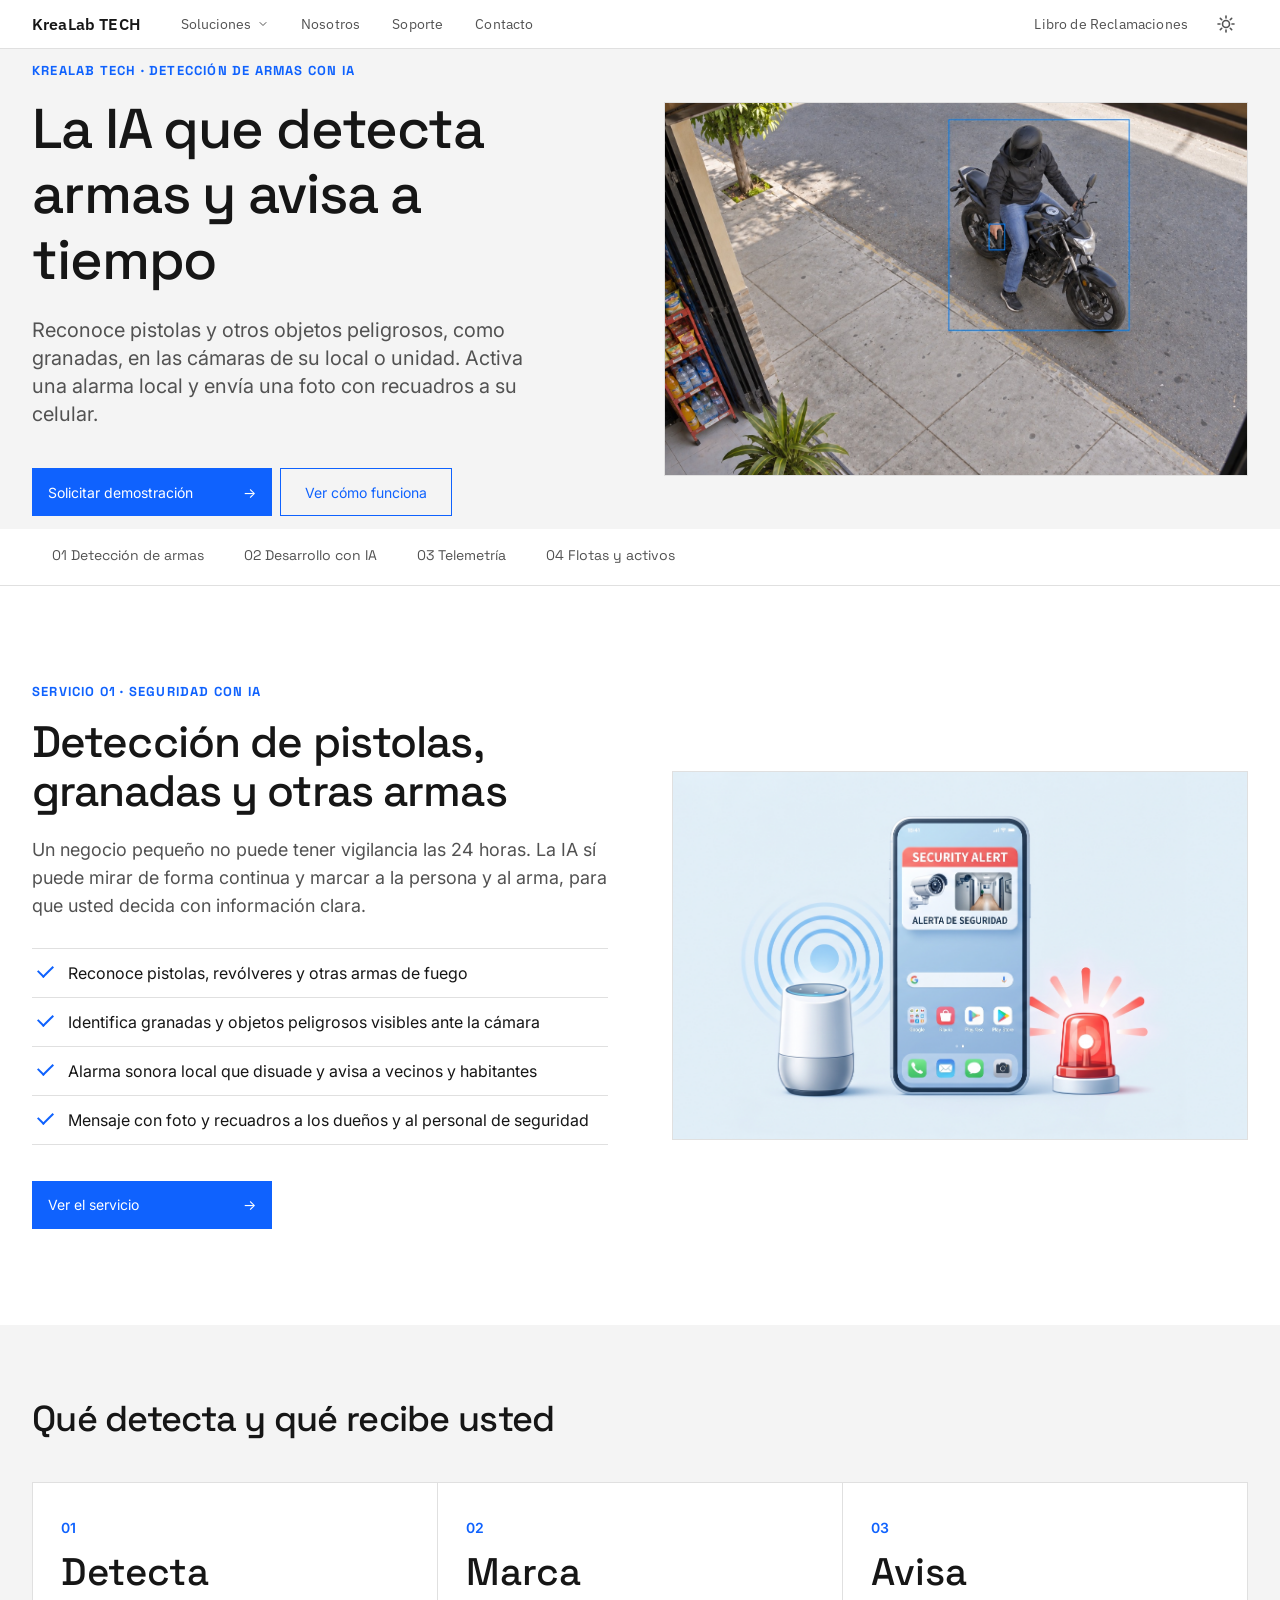
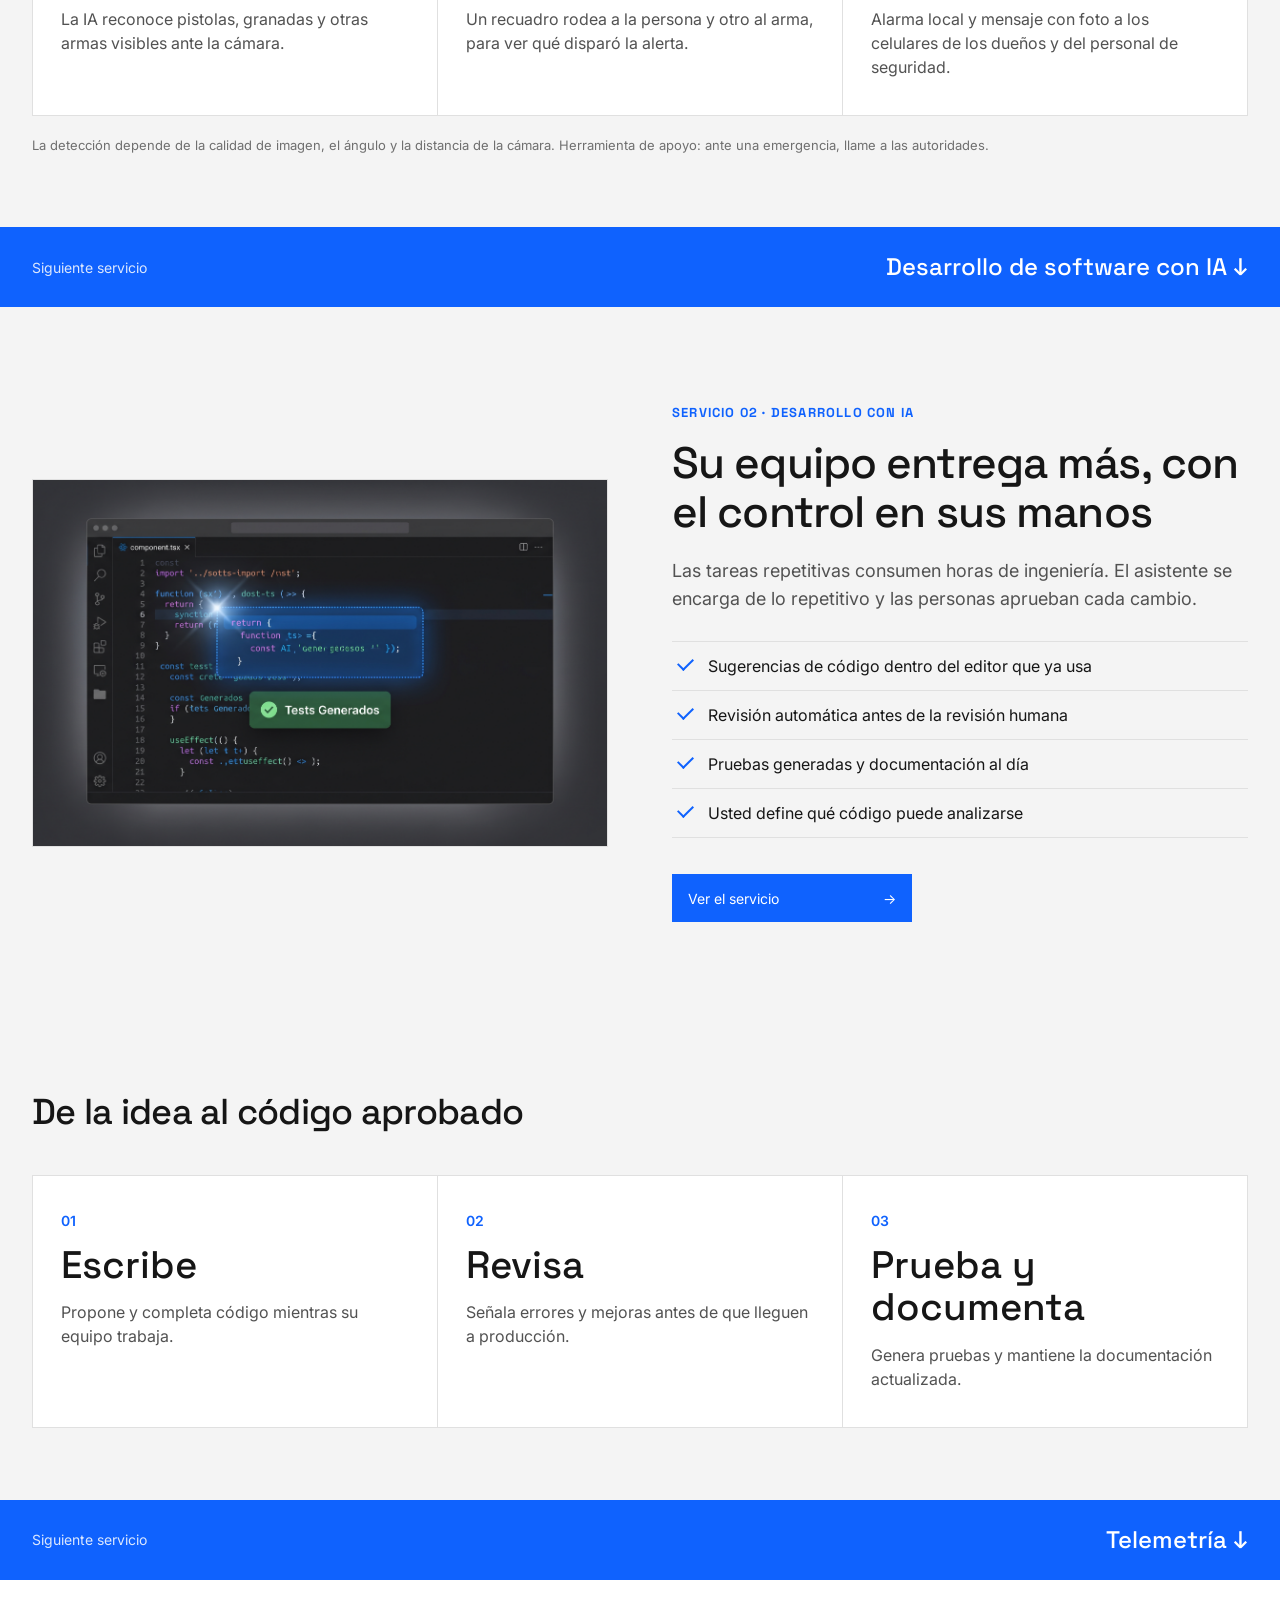
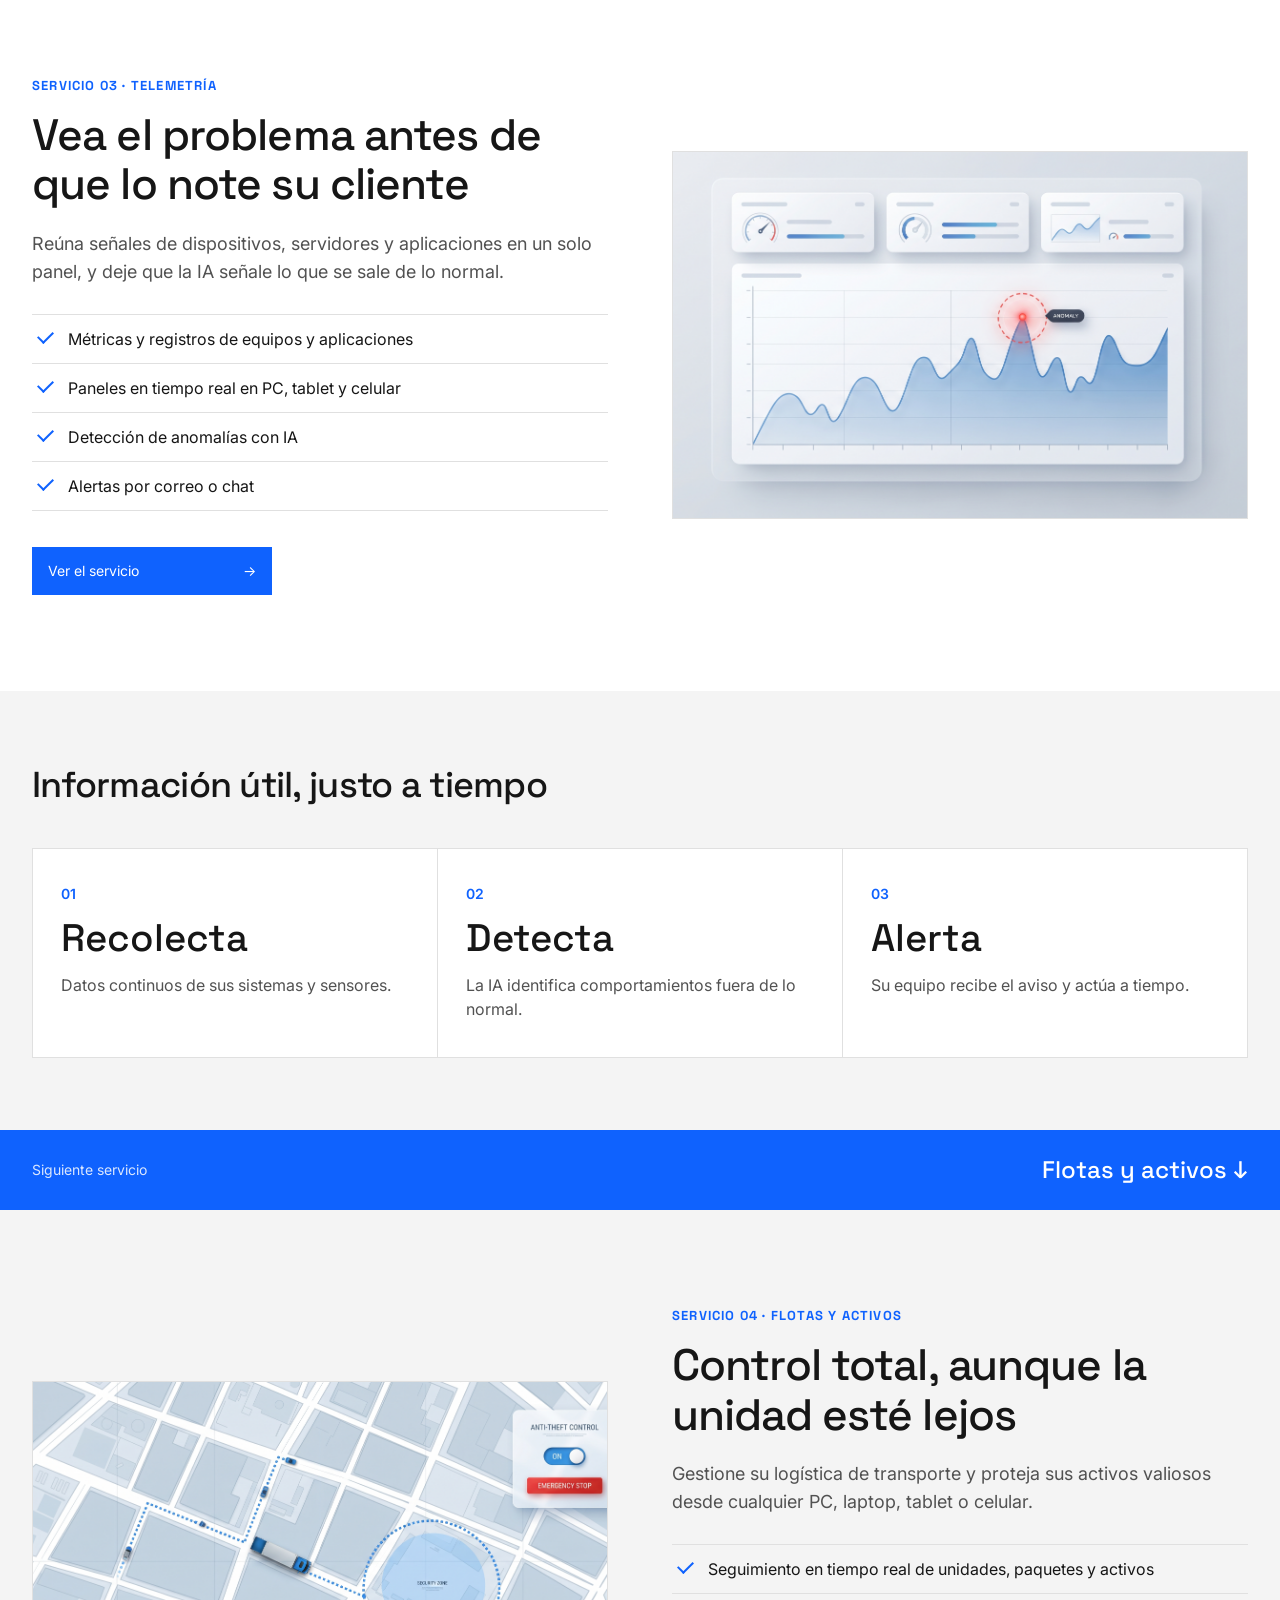
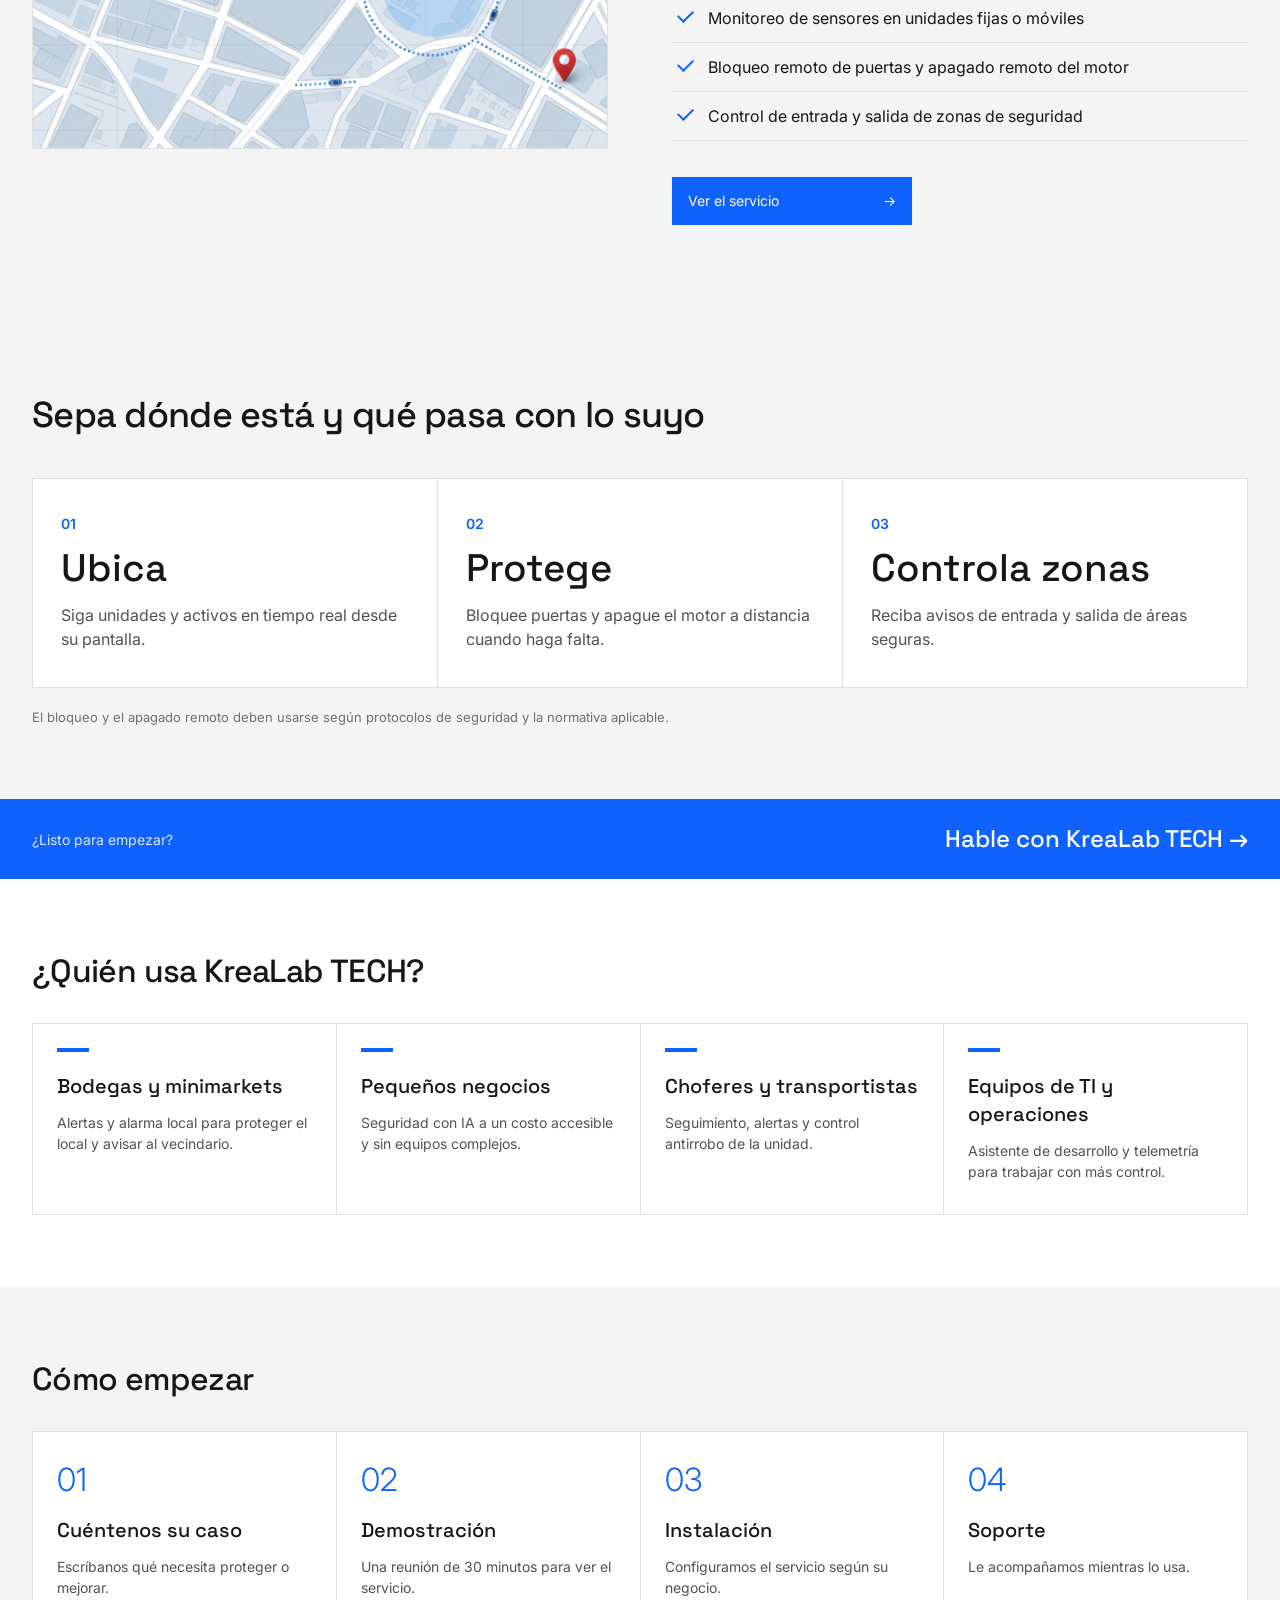
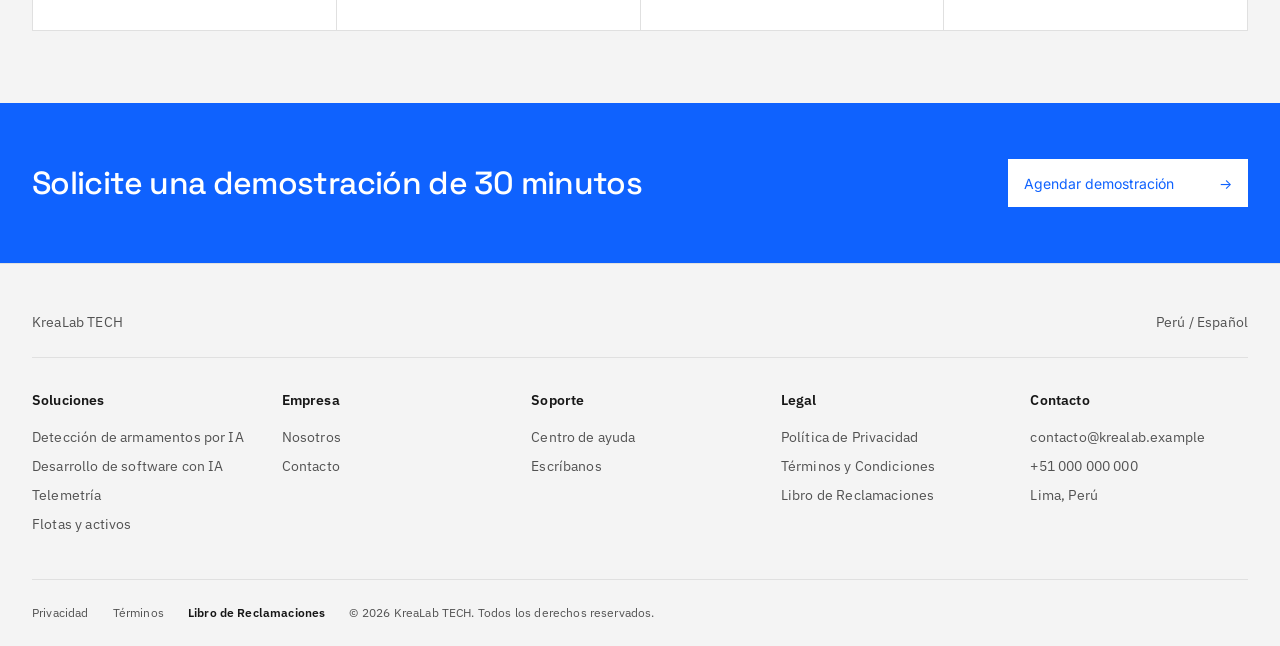
==== commit 7d61a8a3: "merge: integrar cambios del equipo y conservar mejoras del sitio" ====
--- a/index.html
+++ b/index.html
@@ -5,22 +5,24 @@
 <meta name="viewport" content="width=device-width, initial-scale=1, viewport-fit=cover">
 <title>Detección de armas con IA, software y telemetría · KreaLab TECH</title>
 <meta name="description" content="IA para seguridad, software y telemetría.">
+<link rel="icon" type="image/png" href="Media/PixelHost-Logo.png">
 <link href="https://fonts.googleapis.com/css2?family=IBM+Plex+Sans:wght@300;400;600&display=swap" rel="stylesheet">
 <link href="https://fonts.googleapis.com/css2?family=Inter:wght@400;500;600&family=Space+Grotesk:wght@400;500;700&display=swap" rel="stylesheet">
+<script>(function(){try{var t=localStorage.getItem('pixelhost-theme');if(t==='light'||t==='dark'){document.documentElement.setAttribute('data-theme',t);}else{var d=(window.matchMedia&&window.matchMedia('(prefers-color-scheme: dark)').matches)?'dark':'light';document.documentElement.setAttribute('data-theme',d);}}catch(e){}})();</script>
 <link rel="stylesheet" href="styles.css">
 </head>
 <body>
 <header class="mast">
 <div class="wrap"><div class="bar">
-<button class="burger" aria-label="Abrir menú" id="bg">Menú</button>
+<button class="burger" aria-label="Abrir menú" aria-expanded="false" aria-controls="menu" id="bg"><svg class="icon-menu" width="20" height="20" viewBox="0 0 20 20" fill="currentColor" aria-hidden="true"><rect x="2" y="4" width="16" height="2"></rect><rect x="2" y="9" width="16" height="2"></rect><rect x="2" y="14" width="16" height="2"></rect></svg><svg class="icon-close" width="20" height="20" viewBox="0 0 20 20" fill="none" stroke="currentColor" stroke-width="2" stroke-linecap="round" aria-hidden="true"><line x1="4" y1="4" x2="16" y2="16"></line><line x1="16" y1="4" x2="4" y2="16"></line></svg></button>
 <a class="logo" href="index.html">KreaLab TECH</a>
 <nav class="menu" id="menu" aria-label="Principal">
-<button aria-expanded="false" aria-controls="m1">Soluciones ▾</button>
+<button aria-expanded="false" aria-controls="m1">Soluciones <svg class="chevron" width="20" height="20" viewBox="0 0 24 24" fill="none" stroke="currentColor" stroke-width="2" stroke-linecap="round" stroke-linejoin="round" aria-hidden="true"><polyline points="6 9 12 15 18 9"></polyline></svg></button>
+<div class="mega" id="m1"><div class="wrap"><div><b>Seguridad con IA</b><a href="deteccion-armamentos.html">Resumen</a><a href="deteccion-armamentos.html#como-funciona">Cómo funciona</a><a href="deteccion-armamentos.html#preguntas">Preguntas frecuentes</a></div><div><b>Desarrollo con IA</b><a href="desarrollo-ia.html">Resumen</a><a href="desarrollo-ia.html#como-funciona">Cómo funciona</a><a href="desarrollo-ia.html#preguntas">Preguntas frecuentes</a></div><div><b>Telemetría</b><a href="telemetria.html">Resumen</a><a href="telemetria.html#como-funciona">Cómo funciona</a><a href="telemetria.html#preguntas">Preguntas frecuentes</a></div><div><b>Flotas y activos</b><a href="flotas-activos.html">Resumen</a><a href="flotas-activos.html#como-funciona">Cómo funciona</a><a href="flotas-activos.html#preguntas">Preguntas frecuentes</a></div></div></div>
 <a href="nosotros.html">Nosotros</a><a href="soporte.html">Soporte</a><a href="contacto.html">Contacto</a>
 </nav>
-<div class="tools"><a class="hide" href="libro-de-reclamaciones.html">Libro de Reclamaciones</a></div>
+<div class="tools"><a class="hide" href="libro-de-reclamaciones.html">Libro de Reclamaciones</a><button type="button" class="theme-btn" id="theme-btn" aria-label="Activar modo oscuro" title="Activar modo oscuro"><svg class="theme-icon-sun" width="20" height="20" viewBox="0 0 20 20" fill="none" stroke="currentColor" stroke-width="1.6" stroke-linecap="round" stroke-linejoin="round" aria-hidden="true"><circle cx="10" cy="10" r="3.5"></circle><line x1="10" y1="2" x2="10" y2="4"></line><line x1="10" y1="16" x2="10" y2="18"></line><line x1="2" y1="10" x2="4" y2="10"></line><line x1="16" y1="10" x2="18" y2="10"></line><line x1="4.34" y1="4.34" x2="5.76" y2="5.76"></line><line x1="14.24" y1="14.24" x2="15.66" y2="15.66"></line><line x1="4.34" y1="15.66" x2="5.76" y2="14.24"></line><line x1="14.24" y1="5.76" x2="15.66" y2="4.34"></line></svg><svg class="theme-icon-moon" width="20" height="20" viewBox="0 0 20 20" fill="currentColor" aria-hidden="true"><path d="M17.293 13.293A8 8 0 016.707 2.707a8.001 8.001 0 1010.586 10.586z"></path></svg></button></div>
 </div></div>
-<div class="mega" id="m1"><div class="wrap"><div><b>Seguridad con IA</b><a href="deteccion-armamentos.html">Resumen</a><a href="deteccion-armamentos.html#como-funciona">Cómo funciona</a><a href="deteccion-armamentos.html#preguntas">Preguntas frecuentes</a></div><div><b>Desarrollo con IA</b><a href="desarrollo-ia.html">Resumen</a><a href="desarrollo-ia.html#como-funciona">Cómo funciona</a><a href="desarrollo-ia.html#preguntas">Preguntas frecuentes</a></div><div><b>Telemetría</b><a href="telemetria.html">Resumen</a><a href="telemetria.html#como-funciona">Cómo funciona</a><a href="telemetria.html#preguntas">Preguntas frecuentes</a></div><div><b>Flotas y activos</b><a href="flotas-activos.html">Resumen</a><a href="flotas-activos.html#como-funciona">Cómo funciona</a><a href="flotas-activos.html#preguntas">Preguntas frecuentes</a></div></div></div>
 </header>
 <main class="home">
 <div class="hero"><div class="wrap">
@@ -34,7 +36,7 @@
 <div><p class="eyebrow">Servicio 01 · Seguridad con IA</p><h2>Detección de pistolas, granadas y otras armas</h2><p class="t">Un negocio pequeño no puede tener vigilancia las 24 horas. La IA sí puede mirar de forma continua y marcar a la persona y al arma, para que usted decida con información clara.</p>
 <ul class="ck"><li>Reconoce pistolas, revólveres y otras armas de fuego</li><li>Identifica granadas y objetos peligrosos visibles ante la cámara</li><li>Alarma sonora local que disuade y avisa a vecinos y habitantes</li><li>Mensaje con foto y recuadros a los dueños y al personal de seguridad</li></ul>
 <a class="btn" href="deteccion-armamentos.html">Ver el servicio <span>→</span></a></div>
-<div class="pic"><img src="Media/deteccion.png" alt="Celular con una alerta de seguridad y una sirena" width="800" height="520" loading="lazy"></div></div></section>
+<div class="pic"><img src="Media/deteccion.png" alt="Celular con una alerta de seguridad y una sirena" width="1600" height="1040" loading="lazy"></div></div></section>
 <div class="impact"><div class="wrap"><h2>Qué detecta y qué recibe usted</h2><div class="g3">
 <div><span class="n">01</span><p class="big">Detecta</p><p>La IA reconoce pistolas, granadas y otras armas visibles ante la cámara.</p></div>
 <div><span class="n">02</span><p class="big">Marca</p><p>Un recuadro rodea a la persona y otro al arma, para ver qué disparó la alerta.</p></div>
@@ -46,7 +48,7 @@
 <div><p class="eyebrow">Servicio 02 · Desarrollo con IA</p><h2>Su equipo entrega más, con el control en sus manos</h2><p class="t">Las tareas repetitivas consumen horas de ingeniería. El asistente se encarga de lo repetitivo y las personas aprueban cada cambio.</p>
 <ul class="ck"><li>Sugerencias de código dentro del editor que ya usa</li><li>Revisión automática antes de la revisión humana</li><li>Pruebas generadas y documentación al día</li><li>Usted define qué código puede analizarse</li></ul>
 <a class="btn" href="desarrollo-ia.html">Ver el servicio <span>→</span></a></div>
-<div class="pic"><img src="Media/codigo.png" onerror="this.onerror=null;this.src='img/codigo.svg'" alt="Editor de código con una sugerencia de IA y pruebas generadas" width="1600" height="1040" loading="lazy"></div></div></section>
+<div class="pic"><img src="Media/codigo.png" alt="Editor de código con una sugerencia de IA y pruebas generadas" width="1600" height="1040" loading="lazy"></div></div></section>
 <div class="impact"><div class="wrap"><h2>De la idea al código aprobado</h2><div class="g3">
 <div><span class="n">01</span><p class="big">Escribe</p><p>Propone y completa código mientras su equipo trabaja.</p></div>
 <div><span class="n">02</span><p class="big">Revisa</p><p>Señala errores y mejoras antes de que lleguen a producción.</p></div>
@@ -57,7 +59,7 @@
 <div><p class="eyebrow">Servicio 03 · Telemetría</p><h2>Vea el problema antes de que lo note su cliente</h2><p class="t">Reúna señales de dispositivos, servidores y aplicaciones en un solo panel, y deje que la IA señale lo que se sale de lo normal.</p>
 <ul class="ck"><li>Métricas y registros de equipos y aplicaciones</li><li>Paneles en tiempo real en PC, tablet y celular</li><li>Detección de anomalías con IA</li><li>Alertas por correo o chat</li></ul>
 <a class="btn" href="telemetria.html">Ver el servicio <span>→</span></a></div>
-<div class="pic"><img src="Media/telemetria.png" onerror="this.onerror=null;this.src='img/telemetria.svg'" alt="Panel con gráfico en tiempo real y una anomalía marcada" width="1600" height="1040" loading="lazy"></div></div></section>
+<div class="pic"><img src="Media/telemetria.png" alt="Panel con gráfico en tiempo real y una anomalía marcada" width="1600" height="1040" loading="lazy"></div></div></section>
 <div class="impact"><div class="wrap"><h2>Información útil, justo a tiempo</h2><div class="g3">
 <div><span class="n">01</span><p class="big">Recolecta</p><p>Datos continuos de sus sistemas y sensores.</p></div>
 <div><span class="n">02</span><p class="big">Detecta</p><p>La IA identifica comportamientos fuera de lo normal.</p></div>
@@ -68,7 +70,7 @@
 <div><p class="eyebrow">Servicio 04 · Flotas y activos</p><h2>Control total, aunque la unidad esté lejos</h2><p class="t">Gestione su logística de transporte y proteja sus activos valiosos desde cualquier PC, laptop, tablet o celular.</p>
 <ul class="ck"><li>Seguimiento en tiempo real de unidades, paquetes y activos</li><li>Monitoreo de sensores en unidades fijas o móviles</li><li>Bloqueo remoto de puertas y apagado remoto del motor</li><li>Control de entrada y salida de zonas de seguridad</li></ul>
 <a class="btn" href="flotas-activos.html">Ver el servicio <span>→</span></a></div>
-<div class="pic"><img src="Media/flotas.png" onerror="this.onerror=null;this.src='img/flotas.svg'" alt="Mapa con una ruta, una zona de seguridad y controles antirrobo" width="1600" height="1040" loading="lazy"></div></div></section>
+<div class="pic"><img src="Media/flotas.png" alt="Mapa con una ruta, una zona de seguridad y controles antirrobo" width="1600" height="1040" loading="lazy"></div></div></section>
 <div class="impact"><div class="wrap"><h2>Sepa dónde está y qué pasa con lo suyo</h2><div class="g3">
 <div><span class="n">01</span><p class="big">Ubica</p><p>Siga unidades y activos en tiempo real desde su pantalla.</p></div>
 <div><span class="n">02</span><p class="big">Protege</p><p>Bloquee puertas y apague el motor a distancia cuando haga falta.</p></div>
@@ -102,6 +104,9 @@
 </div>
 <div class="legal"><a href="privacidad.html">Privacidad</a><a href="terminos.html">Términos</a><a class="libro" href="libro-de-reclamaciones.html">Libro de Reclamaciones</a><span>© 2026 KreaLab TECH. Todos los derechos reservados.</span></div>
 </div></footer>
+<button type="button" class="scroll-top" id="scroll-top" aria-label="Volver al principio" title="Volver arriba" tabindex="-1" aria-hidden="true">
+<svg width="20" height="20" viewBox="0 0 24 24" fill="none" stroke="currentColor" stroke-width="2.5" stroke-linecap="round" stroke-linejoin="round" aria-hidden="true"><path d="M12 19V5M5 12l7-7 7 7"/></svg>
+</button>
 <script src="script.js"></script>
 </body>
 </html>
--- a/styles.css
+++ b/styles.css
@@ -1,38 +1,250 @@
-:root{--bg:#fff;--layer:#f4f4f4;--ink:#161616;--ink2:#525252;--line:#e0e0e0;--blue:#0f62fe;--blue-h:#0050e6;--dk:#161616;--ph:#c6c6c6;
-box-sizing:border-box;padding-top:env(safe-area-inset-top,0px);padding-bottom:env(safe-area-inset-bottom,0px)}
-@media (prefers-color-scheme:dark){:root:not([data-theme="light"]){--bg:#161616;--layer:#262626;--ink:#f4f4f4;--ink2:#c6c6c6;--line:#393939;--blue:#78a9ff;--blue-h:#a6c8ff;--dk:#0b0b0b;--ph:#393939}}
-:root[data-theme="dark"]{--bg:#161616;--layer:#262626;--ink:#f4f4f4;--ink2:#c6c6c6;--line:#393939;--blue:#78a9ff;--blue-h:#a6c8ff;--dk:#0b0b0b;--ph:#393939}
-html{scroll-padding-top:env(safe-area-inset-top,0px)}
+:root,
+:root[data-theme="light"]{
+  --bg:#fff;
+  --layer:#f4f4f4;
+  --layer-2:#e0e0e0;
+  --ink:#161616;
+  --ink2:#525252;
+  --ink3:#6f6f6f;
+  --line:#e0e0e0;
+  --line-strong:#8d8d8d;
+  --blue:#0f62fe;
+  --blue-h:#0050e6;
+  --dk:#ffffff;
+  --ph:#e0e0e0;
+  --btn-bg:#0f62fe;
+  --btn-bg-h:#0050e6;
+  --btn-ink:#fff;
+
+  /* Encabezado */
+  --mast-bg:#ffffff;
+  --mast-color:#161616;
+  --mast-line:#e0e0e0;
+  --mast-hover:#f4f4f4;
+  --mast-active:#e8e8e8;
+  --mast-nav-ink:#525252;
+
+  /* Menú y Mega menú */
+  --menu-bg:#ffffff;
+  --menu-sub-bg:#f4f4f4;
+  --menu-line:#e0e0e0;
+  --menu-category:#0f62fe;
+  --menu-ink:#161616;
+  --menu-ink2:#525252;
+
+  /* Selector de tema */
+  --theme-menu-bg:#ffffff;
+  --theme-menu-line:#e0e0e0;
+  --theme-menu-hover:#f4f4f4;
+  --theme-menu-ink:#161616;
+  --theme-menu-active:#0f62fe;
+
+  /* Portadas .hero y .phero */
+  --hero-bg:#f4f4f4;
+  --hero-ink:#161616;
+  --hero-ink2:#525252;
+  --hero-eyebrow:#0f62fe;
+  --hero-line:#e0e0e0;
+  --hero-btn-alt-color:#0f62fe;
+  --hero-btn-alt-border:#0f62fe;
+  --hero-btn-alt-hover-bg:#0f62fe;
+  --hero-btn-alt-hover-ink:#ffffff;
+
+  /* Sección Impacto y bloques */
+  --impact-bg:#f4f4f4;
+  --impact-card-bg:#ffffff;
+  --impact-line:#e0e0e0;
+  --impact-ink:#161616;
+  --impact-ink2:#525252;
+  --impact-num:#0f62fe;
+
+  /* Pie de página */
+  --footer-bg:#f4f4f4;
+  --footer-ink:#525252;
+  --footer-heading:#161616;
+  --footer-line:#e0e0e0;
+  --footer-hover:#0f62fe;
+
+  color-scheme:light;
+  box-sizing:border-box;
+  padding-top:env(safe-area-inset-top,0px);
+  padding-bottom:env(safe-area-inset-bottom,0px)
+}
+@media (prefers-color-scheme:dark){
+  :root:not([data-theme="light"]){
+    --bg:#161616;
+    --layer:#262626;
+    --layer-2:#353535;
+    --ink:#f4f4f4;
+    --ink2:#c6c6c6;
+    --ink3:#8d8d8d;
+    --line:#393939;
+    --line-strong:#525252;
+    --blue:#78a9ff;
+    --blue-h:#a6c8ff;
+    --dk:#0b0b0b;
+    --ph:#393939;
+    --btn-bg:#0f62fe;
+    --btn-bg-h:#0050e6;
+    --btn-ink:#fff;
+
+    /* Encabezado */
+    --mast-bg:#161616;
+    --mast-color:#f4f4f4;
+    --mast-line:#262626;
+    --mast-hover:#353535;
+    --mast-active:#222222;
+    --mast-nav-ink:#c6c6c6;
+
+    /* Menú y Mega menú */
+    --menu-bg:#161616;
+    --menu-sub-bg:#1c1c1c;
+    --menu-line:#393939;
+    --menu-category:#78a9ff;
+    --menu-ink:#f4f4f4;
+    --menu-ink2:#c6c6c6;
+
+    /* Selector de tema */
+    --theme-menu-bg:#262626;
+    --theme-menu-line:#393939;
+    --theme-menu-hover:#353535;
+    --theme-menu-ink:#f4f4f4;
+    --theme-menu-active:#78a9ff;
+
+    /* Portadas .hero y .phero */
+    --hero-bg:#161616;
+    --hero-ink:#ffffff;
+    --hero-ink2:#c6c6c6;
+    --hero-eyebrow:#78a9ff;
+    --hero-line:#393939;
+    --hero-btn-alt-color:#78a9ff;
+    --hero-btn-alt-border:#78a9ff;
+    --hero-btn-alt-hover-bg:#78a9ff;
+    --hero-btn-alt-hover-ink:#161616;
+
+    /* Sección Impacto y bloques */
+    --impact-bg:#161616;
+    --impact-card-bg:#161616;
+    --impact-line:#393939;
+    --impact-ink:#ffffff;
+    --impact-ink2:#c6c6c6;
+    --impact-num:#78a9ff;
+
+    /* Pie de página */
+    --footer-bg:#161616;
+    --footer-ink:#c6c6c6;
+    --footer-heading:#ffffff;
+    --footer-line:#393939;
+    --footer-hover:#ffffff;
+
+    color-scheme:dark;
+  }
+}
+:root[data-theme="dark"]{
+  --bg:#161616;
+  --layer:#262626;
+  --layer-2:#353535;
+  --ink:#f4f4f4;
+  --ink2:#c6c6c6;
+  --ink3:#8d8d8d;
+  --line:#393939;
+  --line-strong:#525252;
+  --blue:#78a9ff;
+  --blue-h:#a6c8ff;
+  --dk:#0b0b0b;
+  --ph:#393939;
+  --btn-bg:#0f62fe;
+  --btn-bg-h:#0050e6;
+  --btn-ink:#fff;
+
+  /* Encabezado */
+  --mast-bg:#161616;
+  --mast-color:#f4f4f4;
+  --mast-line:#262626;
+  --mast-hover:#353535;
+  --mast-active:#222222;
+  --mast-nav-ink:#c6c6c6;
+
+  /* Menú y Mega menú */
+  --menu-bg:#161616;
+  --menu-sub-bg:#1c1c1c;
+  --menu-line:#393939;
+  --menu-category:#78a9ff;
+  --menu-ink:#f4f4f4;
+  --menu-ink2:#c6c6c6;
+
+  /* Selector de tema */
+  --theme-menu-bg:#262626;
+  --theme-menu-line:#393939;
+  --theme-menu-hover:#353535;
+  --theme-menu-ink:#f4f4f4;
+  --theme-menu-active:#78a9ff;
+
+  /* Portadas .hero y .phero */
+  --hero-bg:#161616;
+  --hero-ink:#ffffff;
+  --hero-ink2:#c6c6c6;
+  --hero-eyebrow:#78a9ff;
+  --hero-line:#393939;
+  --hero-btn-alt-color:#78a9ff;
+  --hero-btn-alt-border:#78a9ff;
+  --hero-btn-alt-hover-bg:#78a9ff;
+  --hero-btn-alt-hover-ink:#161616;
+
+  /* Sección Impacto y bloques */
+  --impact-bg:#161616;
+  --impact-card-bg:#161616;
+  --impact-line:#393939;
+  --impact-ink:#ffffff;
+  --impact-ink2:#c6c6c6;
+  --impact-num:#78a9ff;
+
+  /* Pie de página */
+  --footer-bg:#161616;
+  --footer-ink:#c6c6c6;
+  --footer-heading:#ffffff;
+  --footer-line:#393939;
+  --footer-hover:#ffffff;
+
+  color-scheme:dark;
+}
+html{scroll-padding-top:env(safe-area-inset-top,0px);overflow-x:hidden;color-scheme:light dark}
+html[data-theme="light"]{color-scheme:light}
+html[data-theme="dark"]{color-scheme:dark}
 *{box-sizing:border-box}
-body{margin:0;background:var(--bg);color:var(--ink);font:400 16px/1.5 "IBM Plex Sans","Helvetica Neue",Arial,sans-serif;letter-spacing:.16px}
+body{margin:0;background:var(--bg);color:var(--ink);font:400 16px/1.5 "IBM Plex Sans","Helvetica Neue",Arial,sans-serif;letter-spacing:.16px;overflow-x:hidden}
+body.menu-open{overflow:hidden;touch-action:none}
 a{color:inherit;text-decoration:none}
 button{font:inherit;color:inherit;background:none;border:0;cursor:pointer}
 a:focus-visible,button:focus-visible{outline:2px solid var(--blue);outline-offset:-2px}
 .wrap{max-width:1584px;margin:0 auto;padding:0 32px}
 /* masthead */
-.mast{background:#161616;color:#f4f4f4;position:sticky;top:env(safe-area-inset-top,0px);z-index:10}
+.mast{background:var(--mast-bg);color:var(--mast-color);position:sticky;top:env(safe-area-inset-top,0px);z-index:100;border-bottom:1px solid var(--mast-line);transition:background .2s ease,color .2s ease,border-color .2s ease}
 .bar{display:flex;align-items:stretch;height:48px}
-.logo{font-weight:600;display:flex;align-items:center;padding-right:24px}
+.logo{font-weight:600;display:flex;align-items:center;padding-right:24px;color:var(--mast-color)}
 .menu{display:flex;flex:1}
-.menu>button,.menu>a{padding:0 16px;font-size:14px;color:#c6c6c6;display:flex;align-items:center;gap:6px}
-.menu>button:hover,.menu>a:hover,.menu>button[aria-expanded=true]{background:#353535;color:#fff}
-.tools{display:flex}
-.tools a,.tools button{padding:0 16px;font-size:14px;color:#c6c6c6;display:flex;align-items:center}
-.tools a:hover,.tools button:hover{background:#353535;color:#fff}
-.mega{display:none;position:absolute;left:0;right:0;top:48px;background:#262626;border-top:1px solid #393939}
+.menu>button,.menu>a{padding:0 16px;font-size:14px;color:var(--mast-nav-ink);display:flex;align-items:center;gap:6px;transition:background .15s ease,color .15s ease}
+.menu>button:hover,.menu>a:hover,.menu>button[aria-expanded=true]{background:var(--mast-hover);color:var(--mast-color)}
+.menu>button .chevron{display:inline-block;width:12px;height:12px;color:inherit;flex-shrink:0;transition:transform .2s ease}
+.menu>button[aria-expanded=true] .chevron{transform:rotate(180deg)}
+.tools{display:flex;align-items:stretch;margin-left:auto}
+.tools a,.tools button{padding:0 16px;font-size:14px;color:var(--mast-nav-ink);display:flex;align-items:center;transition:background .15s ease,color .15s ease}
+.tools a:hover,.tools button:hover{background:var(--mast-hover);color:var(--mast-color)}
+.tools .theme-btn{padding:0;width:48px;height:48px;justify-content:center;color:var(--mast-nav-ink)}
+.mega{display:none;position:absolute;left:0;right:0;top:48px;background:var(--menu-bg);border-top:1px solid var(--menu-line);border-bottom:1px solid var(--menu-line);box-shadow:0 12px 28px rgba(0,0,0,.1);z-index:50}
 .mega.open{display:block}
 .mega .wrap{display:grid;grid-template-columns:repeat(4,1fr);gap:32px;padding-top:32px;padding-bottom:40px}
-.mega b{display:block;color:#fff;font-weight:400;font-size:14px;border-bottom:1px solid #525252;padding-bottom:8px;margin-bottom:8px}
-.mega a{display:block;color:#c6c6c6;font-size:14px;padding:6px 0}
-.mega a:hover{color:#fff;text-decoration:underline}
+.mega b{display:block;color:var(--menu-category);font-weight:600;font-size:14px;border-bottom:1px solid var(--menu-line);padding-bottom:8px;margin-bottom:8px}
+.mega a{display:block;color:var(--menu-ink2);font-size:14px;padding:6px 0;transition:color .15s ease}
+.mega a:hover{color:var(--menu-ink);text-decoration:underline}
 .burger{display:none}
 /* hero */
-.hero{background:var(--dk);color:#fff}
+.hero{background:var(--hero-bg);color:var(--hero-ink);transition:background .2s ease,color .2s ease}
 .hero .wrap{display:grid;grid-template-columns:minmax(0,1fr) minmax(0,1fr);min-height:480px;align-items:center;gap:48px}
-.hero h1{font-weight:300;font-size:clamp(34px,4.6vw,56px);line-height:1.17;margin:0 0 24px}
-.hero p{color:#c6c6c6;font-size:20px;line-height:1.4;max-width:520px;margin:0 0 40px}
-.btn{display:inline-flex;align-items:center;justify-content:space-between;min-width:240px;height:48px;padding:0 16px;background:var(--blue);color:#fff;font-size:14px}
-.btn:hover{background:var(--blue-h)}
+.hero h1{font-weight:300;font-size:clamp(34px,4.6vw,56px);line-height:1.17;margin:0 0 24px;color:var(--hero-ink)}
+.hero p{color:var(--hero-ink2);font-size:20px;line-height:1.4;max-width:520px;margin:0 0 40px}
+.btn{display:inline-flex;align-items:center;justify-content:space-between;min-width:240px;height:48px;padding:0 16px;background:var(--btn-bg,#0f62fe);color:var(--btn-ink,#fff);font-size:14px}
+.btn:hover{background:var(--btn-bg-h,#0050e6)}
 .art{height:340px;background:linear-gradient(135deg,#0043ce 0 40%,#0f62fe 40% 70%,#4589ff 70%);position:relative}
 .art:after{content:"";position:absolute;inset:48px;border:1px solid rgba(255,255,255,.5)}
 .dots{display:flex;gap:8px;padding:0 0 24px}
@@ -68,25 +280,213 @@
 .card:hover h3{color:var(--blue)}
 /* split */
 .split{display:grid;grid-template-columns:1fr 1fr}
-.split .t{background:var(--dk);color:#fff;padding:72px 48px}
-.split .t h2{color:#fff}.split .t p{color:#c6c6c6;max-width:480px}
+.split .t{background:var(--hero-bg);color:var(--hero-ink);padding:72px 48px;transition:background .2s ease,color .2s ease}
+.split .t h2{color:var(--hero-ink)}.split .t p{color:var(--hero-ink2);max-width:480px}
 .split .i{background:var(--ph);min-height:320px;background-image:repeating-linear-gradient(45deg,transparent 0 24px,rgba(255,255,255,.35) 24px 25px)}
 /* 3 col */
 .three{display:grid;grid-template-columns:repeat(3,1fr);gap:48px}
 .three h3{font-weight:400;font-size:20px;margin:0 0 16px}
-.cta{background:var(--blue);color:#fff;padding:56px 0}
+.cta{background:#0f62fe;color:#fff;padding:56px 0}
 .cta .wrap{display:flex;justify-content:space-between;align-items:center;gap:24px;flex-wrap:wrap}
 .cta h2{margin:0;color:#fff}
 .cta .btn{background:#fff;color:#0f62fe}
+.cta .btn:hover{background:#f4f4f4}
 /* footer */
-footer{background:#161616;color:#c6c6c6;font-size:14px;padding:48px 0 24px}
-footer .loc{display:flex;justify-content:space-between;gap:16px;border-bottom:1px solid #393939;padding-bottom:24px;margin-bottom:32px;flex-wrap:wrap}
+footer{background:var(--footer-bg);color:var(--footer-ink);font-size:14px;padding:48px 0 24px;border-top:1px solid var(--footer-line);transition:background .2s ease,color .2s ease}
+footer .loc{display:flex;justify-content:space-between;gap:16px;border-bottom:1px solid var(--footer-line);padding-bottom:24px;margin-bottom:32px;flex-wrap:wrap}
 footer .cols{display:grid;grid-template-columns:repeat(5,1fr);gap:32px;margin-bottom:40px}
-footer b{display:block;color:#fff;font-weight:600;margin-bottom:12px}
-footer a{display:block;padding:4px 0}footer a:hover{color:#fff;text-decoration:underline}
-footer .legal{display:flex;gap:24px;flex-wrap:wrap;border-top:1px solid #393939;padding-top:24px;font-size:12px}
-footer .legal a{display:inline;padding:0}
-@media(max-width:960px){.hero .wrap,.panel.on,.split{grid-template-columns:1fr}.hero .wrap{padding-top:48px;padding-bottom:48px;min-height:0}.art{height:220px}.feat,.three{grid-template-columns:1fr}.cards{grid-template-columns:1fr 1fr}footer .cols{grid-template-columns:1fr 1fr}.menu{display:none}.menu.show{display:flex;flex-direction:column;position:absolute;top:48px;left:0;right:0;background:#262626}.menu.show>*{height:48px}.burger{display:flex;align-items:center;padding:0 16px;color:#c6c6c6}.mega .wrap{grid-template-columns:1fr 1fr}.split .t{padding:48px 24px}}
+footer b{display:block;color:var(--footer-heading);font-weight:600;margin-bottom:12px}
+footer a{display:block;padding:4px 0;color:var(--footer-ink)}footer a:hover{color:var(--footer-heading);text-decoration:underline}
+footer .legal{display:flex;gap:24px;flex-wrap:wrap;border-top:1px solid var(--footer-line);padding-top:24px;font-size:12px;color:var(--footer-ink)}
+footer .legal a{display:inline;padding:0;color:var(--footer-ink)}
+footer a.libro{display:inline;font-weight:600;color:var(--footer-heading)}
+@media(max-width:960px){
+  .hero .wrap,.panel.on,.split{grid-template-columns:1fr}
+  .hero .wrap{padding-top:48px;padding-bottom:48px;min-height:0}
+  .art{height:220px}
+  .feat,.three{grid-template-columns:1fr}
+  .cards{grid-template-columns:1fr 1fr}
+  footer .cols{grid-template-columns:1fr 1fr}
+  .split .t{padding:48px 24px}
+
+  /* Botón de menú móvil / cerrar */
+  .burger{
+    display:flex;
+    align-items:center;
+    justify-content:center;
+    width:48px;
+    height:48px;
+    padding:0;
+    margin-left:-12px;
+    margin-right:8px;
+    background:transparent;
+    border:0;
+    color:var(--mast-color);
+    cursor:pointer;
+    flex-shrink:0;
+    transition:background .15s ease,color .15s ease
+  }
+  .burger:hover{background:var(--mast-hover);color:var(--mast-color)}
+  .burger:focus-visible{outline:2px solid var(--blue);outline-offset:-2px}
+  .burger .icon-close{display:none}
+  .burger .icon-menu{display:block}
+  .burger[aria-expanded="true"] .icon-close{display:block}
+  .burger[aria-expanded="true"] .icon-menu{display:none}
+
+  /* Panel del menú móvil debajo del encabezado */
+  .menu{display:none}
+  .menu.show{
+    display:flex;
+    flex-direction:column;
+    position:fixed;
+    top:calc(48px + env(safe-area-inset-top,0px));
+    left:0;
+    right:0;
+    bottom:0;
+    height:calc(100dvh - 48px - env(safe-area-inset-top,0px));
+    max-height:calc(100dvh - 48px - env(safe-area-inset-top,0px));
+    background:var(--menu-bg);
+    border-top:1px solid var(--menu-line);
+    overflow-y:auto;
+    -webkit-overflow-scrolling:touch;
+    z-index:99;
+    padding:0 0 40px;
+    box-shadow:0 16px 32px rgba(0,0,0,.15);
+    transition:background .2s ease,border-color .2s ease
+  }
+
+  /* Elementos de primer nivel del menú */
+  .menu>button,.menu>a{
+    min-height:48px;
+    display:flex;
+    align-items:center;
+    padding:12px 24px;
+    font-size:15px;
+    font-weight:500;
+    color:var(--menu-ink);
+    border-bottom:1px solid var(--menu-line);
+    background:transparent;
+    text-decoration:none;
+    transition:background .15s ease,color .15s ease
+  }
+  .menu>button{
+    width:100%;
+    justify-content:space-between;
+    cursor:pointer;
+    text-align:left
+  }
+  .menu>button:hover,.menu>a:hover{background:var(--mast-hover);color:var(--menu-ink)}
+  .menu>button[aria-expanded="true"]{background:var(--mast-active);color:var(--menu-ink);border-bottom-color:var(--menu-line)}
+  .menu>button .chevron{
+    width:20px;
+    height:20px;
+    min-width:20px;
+    min-height:20px;
+    display:block;
+    flex-shrink:0;
+    margin-left:auto;
+    color:currentColor;
+    transform-origin:center;
+    transition:transform .2s ease
+  }
+  .menu>button[aria-expanded="true"] .chevron{
+    transform:rotate(180deg)
+  }
+
+  /* Submenú desplegable de Soluciones dentro del panel */
+  .mega{
+    display:none;
+    position:static;
+    background:var(--menu-sub-bg);
+    border-top:0;
+    border-bottom:1px solid var(--menu-line);
+    padding:0;
+    width:100%;
+    box-shadow:inset 0 2px 4px rgba(0,0,0,.08);
+    transition:background .2s ease
+  }
+  .mega.open{display:block}
+  .mega .wrap{
+    display:block;
+    padding:0;
+    max-width:100%
+  }
+  .mega .wrap>div{
+    padding:6px 0;
+    border-bottom:1px solid var(--menu-line)
+  }
+  .mega .wrap>div:last-child{border-bottom:0}
+  .mega b{
+    display:block;
+    color:var(--menu-category);
+    font-size:12px;
+    font-weight:600;
+    letter-spacing:.6px;
+    text-transform:uppercase;
+    padding:10px 24px 4px 28px;
+    margin:0;
+    border-bottom:0
+  }
+  .mega a{
+    display:flex;
+    align-items:center;
+    min-height:40px;
+    color:var(--menu-ink2);
+    font-size:14px;
+    padding:6px 24px 6px 36px;
+    text-decoration:none;
+    transition:background .15s ease,color .15s ease
+  }
+  .mega a:hover{
+    color:var(--menu-ink);
+    background:var(--mast-hover);
+    text-decoration:none
+  }
+}
+/* ---- Selector de tema (botón único alternable Sol / Luna) ---- */
+.tools .theme-btn{
+  display:inline-flex;
+  align-items:center;
+  justify-content:center;
+  width:44px;
+  height:44px;
+  min-width:44px;
+  padding:0;
+  background:transparent;
+  border:1px solid transparent;
+  border-radius:4px;
+  color:var(--mast-nav-ink);
+  cursor:pointer;
+  flex-shrink:0;
+  align-self:center;
+  transition:background .15s ease,color .15s ease,border-color .15s ease;
+}
+.tools .theme-btn:hover{
+  background:var(--mast-hover);
+  color:var(--mast-color);
+}
+.tools .theme-btn:focus-visible{
+  outline:2px solid var(--blue);
+  outline-offset:1px;
+}
+.theme-icon-sun,
+.theme-icon-moon{
+  display:none;
+  width:20px;
+  height:20px;
+  flex-shrink:0;
+}
+html[data-theme="light"] .theme-icon-sun{display:block}
+html[data-theme="dark"] .theme-icon-moon{display:block}
+@media (prefers-color-scheme:dark){
+  html:not([data-theme="light"]) .theme-icon-sun{display:none}
+  html:not([data-theme="light"]) .theme-icon-moon{display:block}
+}
+@media (prefers-color-scheme:light), (prefers-color-scheme:no-preference){
+  html:not([data-theme="dark"]) .theme-icon-sun{display:block}
+  html:not([data-theme="dark"]) .theme-icon-moon{display:none}
+}
+
 @media(max-width:560px){.wrap{padding:0 16px}.cards{grid-template-columns:1fr}.btn{min-width:100%}.tools .hide{display:none}}
 
 .lead{color:var(--ink2);font-size:20px;line-height:1.4;max-width:720px;margin:-8px 0 40px}
@@ -101,13 +501,13 @@
 
 /* ---- páginas internas ---- */
 [hidden]{display:none!important}
-.crumb{font-size:14px;color:#c6c6c6;padding-top:16px}
+.crumb{font-size:14px;color:var(--hero-ink2);padding-top:16px}
 .crumb a:hover{text-decoration:underline}
-.phero{background:var(--dk);color:#fff}
+.phero{background:var(--hero-bg);color:var(--hero-ink);transition:background .2s ease,color .2s ease}
 .phero .wrap{padding-top:8px;padding-bottom:72px}
-.phero .kick{color:#78a9ff;font-size:14px;margin:48px 0 0}
-.phero h1{font-weight:300;font-size:clamp(32px,4.4vw,52px);line-height:1.17;margin:12px 0 20px;max-width:880px}
-.phero p:not(.kick){color:#c6c6c6;font-size:20px;line-height:1.4;max-width:680px;margin:0 0 32px}
+.phero .kick{color:var(--hero-eyebrow);font-size:14px;margin:48px 0 0}
+.phero h1{font-weight:300;font-size:clamp(32px,4.4vw,52px);line-height:1.17;margin:12px 0 20px;max-width:880px;color:var(--hero-ink)}
+.phero p:not(.kick){color:var(--hero-ink2);font-size:20px;line-height:1.4;max-width:680px;margin:0 0 32px}
 .lead2{color:var(--ink2);font-size:20px;line-height:1.4;margin:0 0 32px}
 .two{display:grid;grid-template-columns:minmax(0,5fr) minmax(0,7fr);gap:64px}
 .pts.steps{counter-reset:s}
@@ -145,7 +545,7 @@
 .dl dt,.dl dd{margin:0;padding:12px 0;border-top:1px solid var(--line);font-size:14px}
 .dl dt{color:var(--ink2)}
 .btn.alt{background:transparent;color:var(--blue);border:1px solid var(--blue);min-width:0;margin-left:8px;padding:0 24px}
-footer a.libro{display:inline;font-weight:600;color:#fff}
+footer a.libro{display:inline;font-weight:600;color:var(--footer-heading)}
 aside .links a span:empty{display:none}
 @media(max-width:960px){.two{grid-template-columns:1fr;gap:24px}.form,.sec{grid-template-columns:1fr}ul.tick{columns:1}.dl{grid-template-columns:1fr}.dl dt{border-bottom:0;padding-bottom:0}.dl dd{border-top:0;padding-top:4px}}
 @media print{.mast,footer,.form,.cta,.phero,.box:not(.keep),aside,#lprint,#lmail{display:none!important}.result{display:block!important}body{background:#fff;color:#000}}
@@ -156,11 +556,11 @@
 main.home h1,main.home h2{font-weight:500;letter-spacing:-.02em}
 main.home h3{font-weight:500}
 .eyebrow{color:var(--blue);font-size:13px;font-weight:700;letter-spacing:1.2px;text-transform:uppercase;margin:0 0 16px}
-.hero p.eyebrow{font-size:13px;margin:0 0 16px;color:#78a9ff;max-width:none}
-.hero .btn.alt{color:#78a9ff;border-color:#78a9ff}
-.hero .btn.alt:hover{background:#78a9ff;color:#161616}
+.hero p.eyebrow{font-size:13px;margin:0 0 16px;color:var(--hero-eyebrow);max-width:none}
+.hero .btn.alt{color:var(--hero-btn-alt-color);border-color:var(--hero-btn-alt-border)}
+.hero .btn.alt:hover{background:var(--hero-btn-alt-hover-bg);color:var(--hero-btn-alt-hover-ink)}
 .pic img{display:block;width:100%;height:auto;border:1px solid var(--line)}
-.hero .pic img{border-color:#393939}
+.hero .pic img{border-color:var(--hero-line)}
 .chips{background:var(--bg);border-bottom:1px solid var(--line);position:sticky;top:calc(48px + env(safe-area-inset-top,0px));z-index:4}
 .chips .wrap{display:flex;overflow-x:auto}
 .chips a{padding:16px 20px;font-size:14px;white-space:nowrap;color:var(--ink2);border-bottom:3px solid transparent}
@@ -175,16 +575,16 @@
 ul.ck li{padding:12px 0 12px 36px;position:relative;border-top:1px solid var(--line)}
 ul.ck li:last-child{border-bottom:1px solid var(--line)}
 ul.ck li::before{content:"";position:absolute;left:6px;top:16px;width:13px;height:7px;border-left:2px solid var(--blue);border-bottom:2px solid var(--blue);transform:rotate(-45deg)}
-.impact{background:var(--dk);color:#fff;padding:72px 0}
-.impact h2{color:#fff;font-size:clamp(26px,3vw,36px);margin:0 0 40px}
-.g3{display:grid;grid-template-columns:repeat(3,1fr);gap:1px;background:#393939;border:1px solid #393939}
-.g3>div{background:var(--dk);padding:32px 28px 36px}
-.g3 .n{color:#78a9ff;font-size:14px;font-weight:600}
-.g3 .big{color:#fff;font-size:clamp(28px,3vw,40px);line-height:1.1;margin:12px 0 14px;font-weight:500}
-.g3 p:not(.big){color:#c6c6c6;margin:0}
-.impact .fine{color:#a8a8a8;font-size:13px;margin:20px 0 0}
-a.next{display:block;background:var(--blue);color:#fff;padding:22px 0}
-a.next:hover{background:var(--blue-h)}
+.impact{background:var(--impact-bg);color:var(--impact-ink);padding:72px 0;transition:background .2s ease,color .2s ease}
+.impact h2{color:var(--impact-ink);font-size:clamp(26px,3vw,36px);margin:0 0 40px}
+.g3{display:grid;grid-template-columns:repeat(3,1fr);gap:1px;background:var(--impact-line);border:1px solid var(--impact-line)}
+.g3>div{background:var(--impact-card-bg);padding:32px 28px 36px;transition:background .2s ease}
+.g3 .n{color:var(--impact-num);font-size:14px;font-weight:600}
+.g3 .big{color:var(--impact-ink);font-size:clamp(28px,3vw,40px);line-height:1.1;margin:12px 0 14px;font-weight:500}
+.g3 p:not(.big){color:var(--impact-ink2);margin:0}
+.impact .fine{color:var(--ink3);font-size:13px;margin:20px 0 0}
+a.next{display:block;background:#0f62fe;color:#fff;padding:22px 0}
+a.next:hover{background:#0050e6}
 a.next .wrap{display:flex;justify-content:space-between;align-items:center;gap:16px;flex-wrap:wrap}
 a.next span{font-size:14px;opacity:.85}
 a.next b{font-size:clamp(18px,2vw,24px);font-weight:500}
@@ -198,15 +598,166 @@
 
 /* ---- logotipo ---- */
 .logo{display:flex;align-items:center;gap:10px}
+.logo img{display:block;width:32px;height:32px}
+footer .flogo{display:inline-block;background:#fff;padding:10px 16px;border:1px solid var(--footer-line)}
+footer .flogo img{display:block;height:44px;width:auto}
+
+/* ---- Páginas de servicios (detección de armamentos, telemetría, flotas y activos) ---- */
+#resumen,
+#que-detecta,
+#funciones,
+#como-funciona,
+#preguntas,
+.service-page #resumen,
+.service-page #que-detecta,
+.service-page #funciones,
+.service-page #como-funciona,
+.service-page #preguntas {
+  scroll-margin-top: 72px;
+}
+
+.service-nav,
+.service-page .service-nav {
+  display: flex;
+  flex-wrap: wrap;
+  gap: 12px 24px;
+  margin-top: 32px;
+  font-size: 14px;
+}
+
+.service-page .service-nav a {
+  color: var(--hero-ink2);
+  padding-bottom: 6px;
+  border-bottom: 1px solid var(--hero-line);
+  transition: color .15s ease, border-color .15s ease;
+}
+
+.service-page .service-nav a:hover {
+  color: var(--hero-ink);
+  border-color: var(--blue);
+}
+
+.service-page .btn {
+  background: #0f62fe;
+  color: #fff;
+}
+
+.service-page .btn:hover {
+  background: #0050e6;
+}
+
+.service-page .cta .btn {
+  background: #fff;
+  color: #0043ce;
+}
+
+.service-page .cta .btn:hover {
+  background: #e8e8e8;
+}
+
+/* Portada de servicios con estructura preparada para imagen */
+.service-hero-grid,
+.service-page .service-hero-grid {
+  display: grid;
+  grid-template-columns: 1fr;
+  gap: 48px;
+  align-items: center;
+  margin-top: 8px;
+}
+
+.service-hero-grid.has-media,
+.service-page .service-hero-grid.has-media {
+  grid-template-columns: minmax(0, 1.15fr) minmax(0, 0.85fr);
+}
+
+.service-page .service-hero-grid:has(.service-hero-media img) {
+  grid-template-columns: minmax(0, 1.15fr) minmax(0, 0.85fr);
+}
+
+.service-page .service-hero-content {
+  min-width: 0;
+}
+
+.service-page .service-hero-content .kick {
+  margin-top: 24px;
+}
+
+.service-hero-content h1,
+.service-page .service-hero-content h1 {
+  max-width: 100%;
+}
+
+.service-page .service-hero-content p:not(.kick) {
+  max-width: 680px;
+}
+
+.service-hero-grid.has-media .service-hero-content p:not(.kick),
+.service-page .service-hero-grid.has-media .service-hero-content p:not(.kick) {
+  max-width: 100%;
+}
+
+.service-page .service-hero-grid:has(.service-hero-media img) .service-hero-content p:not(.kick) {
+  max-width: 100%;
+}
+
+.service-page .service-hero-media {
+  min-width: 0;
+  display: flex;
+  justify-content: center;
+  align-items: center;
+}
+
+.service-page .service-hero-media:empty,
+.service-page .service-hero-media:not(:has(img)) {
+  display: none;
+}
+
+.service-page .service-hero-media img {
+  display: block;
+  width: 100%;
+  height: auto;
+  aspect-ratio: 1536 / 1024;
+  object-fit: contain;
+  border: 1px solid var(--hero-line);
+}
+
+@media (max-width: 960px) {
+  .service-page .service-hero-grid,
+  .service-page .service-hero-grid.has-media {
+    grid-template-columns: 1fr;
+    gap: 32px;
+  }
+
+  .service-page .service-hero-grid:has(.service-hero-media img) {
+    grid-template-columns: 1fr;
+    gap: 32px;
+  }
+}
+
+/* Retira la barra decorativa superior solo de las tarjetas con icono */
+.service-page #funciones .pts > div::before {
+  display: none;
+}
+
+/* Iconos SVG de las tarjetas de servicios */
+.service-card-icon,
+.service-page .service-card-icon {
+  display: block;
+  width: 32px;
+  height: 32px;
+  color: var(--blue);
+  margin-bottom: 20px;
+  flex-shrink: 0;
+}
 
 /* ---- página Detección de armamentos: más contenido ---- */
 .phero.psplit .wrap{display:grid;grid-template-columns:minmax(0,1fr) minmax(0,1fr);gap:48px;align-items:center}
 .phero.psplit .crumb{grid-column:1/-1}
-.phero.psplit .pic img{border-color:#393939}
-.phero .btn.alt{color:#78a9ff;border-color:#78a9ff}
-.phero .btn.alt:hover{background:#78a9ff;color:#161616}
+.phero.psplit .pic img{border-color:var(--hero-line)}
+.phero .btn.alt{color:var(--hero-btn-alt-color);border-color:var(--hero-btn-alt-border)}
+.phero .btn.alt:hover{background:var(--hero-btn-alt-hover-bg);color:var(--hero-btn-alt-hover-ink)}
 ul.pills{list-style:none;display:flex;flex-wrap:wrap;gap:8px;padding:0;margin:32px 0 0}
-ul.pills li{border:1px solid #525252;color:#c6c6c6;font-size:13px;padding:6px 14px}
+ul.pills li{border:1px solid var(--hero-line);color:var(--hero-ink2);font-size:13px;padding:6px 14px}
 .ic{width:32px;height:32px;color:var(--blue);display:block;margin-bottom:16px}
 .ft{display:grid;grid-template-columns:repeat(3,1fr);gap:1px;background:var(--line);border:1px solid var(--line)}
 .ft.c4{grid-template-columns:repeat(4,1fr)}
@@ -237,23 +788,125 @@
 ol.tl li::before{content:counter(t,decimal-leading-zero);color:var(--blue);font-size:24px;font-weight:300}
 ol.tl b{display:block;font-weight:600}
 ol.tl span{color:var(--ink2);font-size:14px}
-.impact a{color:#fff}
+.impact a{color:var(--impact-num);text-decoration:underline}
 @media(max-width:960px){.phero.psplit .wrap{grid-template-columns:1fr;gap:32px}.ft,.ft.c4{grid-template-columns:1fr 1fr}.flow{grid-template-columns:1fr 1fr}.ucards{grid-template-columns:1fr}}
 @media(max-width:560px){.ft,.ft.c4,.flow{grid-template-columns:1fr}}
 p.t{color:var(--ink2);font-size:18px;line-height:1.55;margin:0}
 @media(max-width:560px){.btn.alt{margin:8px 0 0;width:100%;justify-content:center}}
 
-/* ---- páginas de servicios con imagen de portada e íconos ---- */
-#resumen,#funciones,#como-funciona,#preguntas{scroll-margin-top:72px}
-.service-hero-grid{display:grid;grid-template-columns:minmax(0,1.15fr) minmax(0,.85fr);gap:48px;align-items:center;margin-top:8px}
-.service-hero-content{min-width:0}
-.service-hero-content .kick{margin-top:24px}
-.service-hero-content h1,.service-hero-content p:not(.kick){max-width:100%}
-.service-hero-media{min-width:0;display:flex;justify-content:center;align-items:center}
-.service-hero-media img{display:block;width:100%;height:auto;aspect-ratio:1536/1024;object-fit:contain;border:1px solid #393939}
-.service-nav{display:flex;flex-wrap:wrap;gap:12px 24px;margin-top:32px;font-size:14px}
-.service-nav a{color:#c6c6c6;padding-bottom:6px;border-bottom:1px solid #525252}
-.service-nav a:hover{color:#fff;border-color:#78a9ff}
-.service-page #funciones .pts>div::before{display:none}
-.service-card-icon{display:block;width:32px;height:32px;color:var(--blue);margin-bottom:20px;flex-shrink:0}
-@media(max-width:960px){.service-hero-grid{grid-template-columns:1fr;gap:32px}}+/* ---- Portada móvil (hero de la página principal) ---- */
+@media(max-width:640px){
+  main.home .hero .wrap{
+    padding-top:36px;
+    padding-bottom:44px;
+    gap:32px;
+  }
+  main.home .hero h1{
+    font-size:clamp(28px,7.5vw,32px);
+    line-height:1.24;
+    letter-spacing:-.01em;
+    font-weight:500;
+    margin:0 0 16px;
+  }
+  main.home .hero p:not(.eyebrow){
+    font-size:16px;
+    line-height:1.5;
+    margin:0 0 28px;
+    max-width:100%;
+  }
+  main.home .hero .btn{
+    width:100%;
+    min-width:100%;
+  }
+  main.home .hero .btn.alt{
+    margin-top:10px;
+    margin-left:0;
+    width:100%;
+    justify-content:center;
+  }
+  main.home .hero .pic{
+    width:100%;
+  }
+  main.home .hero .pic img{
+    width:100%;
+    height:auto;
+    display:block;
+  }
+}
+
+/* ---- Botón "Volver arriba" ---- */
+.scroll-top{
+  position:fixed;
+  bottom:calc(24px + env(safe-area-inset-bottom, 0px));
+  right:calc(24px + env(safe-area-inset-right, 0px));
+  width:44px;
+  height:44px;
+  min-width:44px;
+  min-height:44px;
+  padding:0;
+  display:inline-flex;
+  align-items:center;
+  justify-content:center;
+  background:var(--layer);
+  color:var(--ink);
+  border:1px solid var(--line-strong);
+  border-radius:50%;
+  box-shadow:0 4px 14px rgba(0,0,0,.16);
+  cursor:pointer;
+  z-index:90;
+  opacity:0;
+  visibility:hidden;
+  pointer-events:none;
+  transform:translateY(12px);
+  transition:opacity .2s ease,transform .2s ease,visibility .2s,background .15s ease,color .15s ease,border-color .15s ease,box-shadow .15s ease;
+}
+.scroll-top.visible{
+  opacity:1;
+  visibility:visible;
+  pointer-events:auto;
+  transform:translateY(0);
+}
+.scroll-top:hover{
+  background:var(--btn-bg,#0f62fe);
+  color:var(--btn-ink,#fff);
+  border-color:var(--btn-bg,#0f62fe);
+  box-shadow:0 6px 18px rgba(0,0,0,.25);
+}
+.scroll-top:active{
+  transform:translateY(2px);
+}
+.scroll-top:focus-visible{
+  outline:2px solid var(--blue);
+  outline-offset:2px;
+}
+.scroll-top svg{
+  width:20px;
+  height:20px;
+  display:block;
+  flex-shrink:0;
+}
+@media(max-width:560px){
+  .scroll-top{
+    bottom:calc(16px + env(safe-area-inset-bottom, 0px));
+    right:calc(16px + env(safe-area-inset-right, 0px));
+  }
+}
+body.menu-open .scroll-top{
+  opacity:0 !important;
+  visibility:hidden !important;
+  pointer-events:none !important;
+  transform:translateY(12px) !important;
+}
+@media print{
+  .scroll-top{
+    display:none !important;
+  }
+}
+@media (prefers-reduced-motion: reduce){
+  .scroll-top{
+    transition:none !important;
+  }
+  html{
+    scroll-behavior:auto !important;
+  }
+}
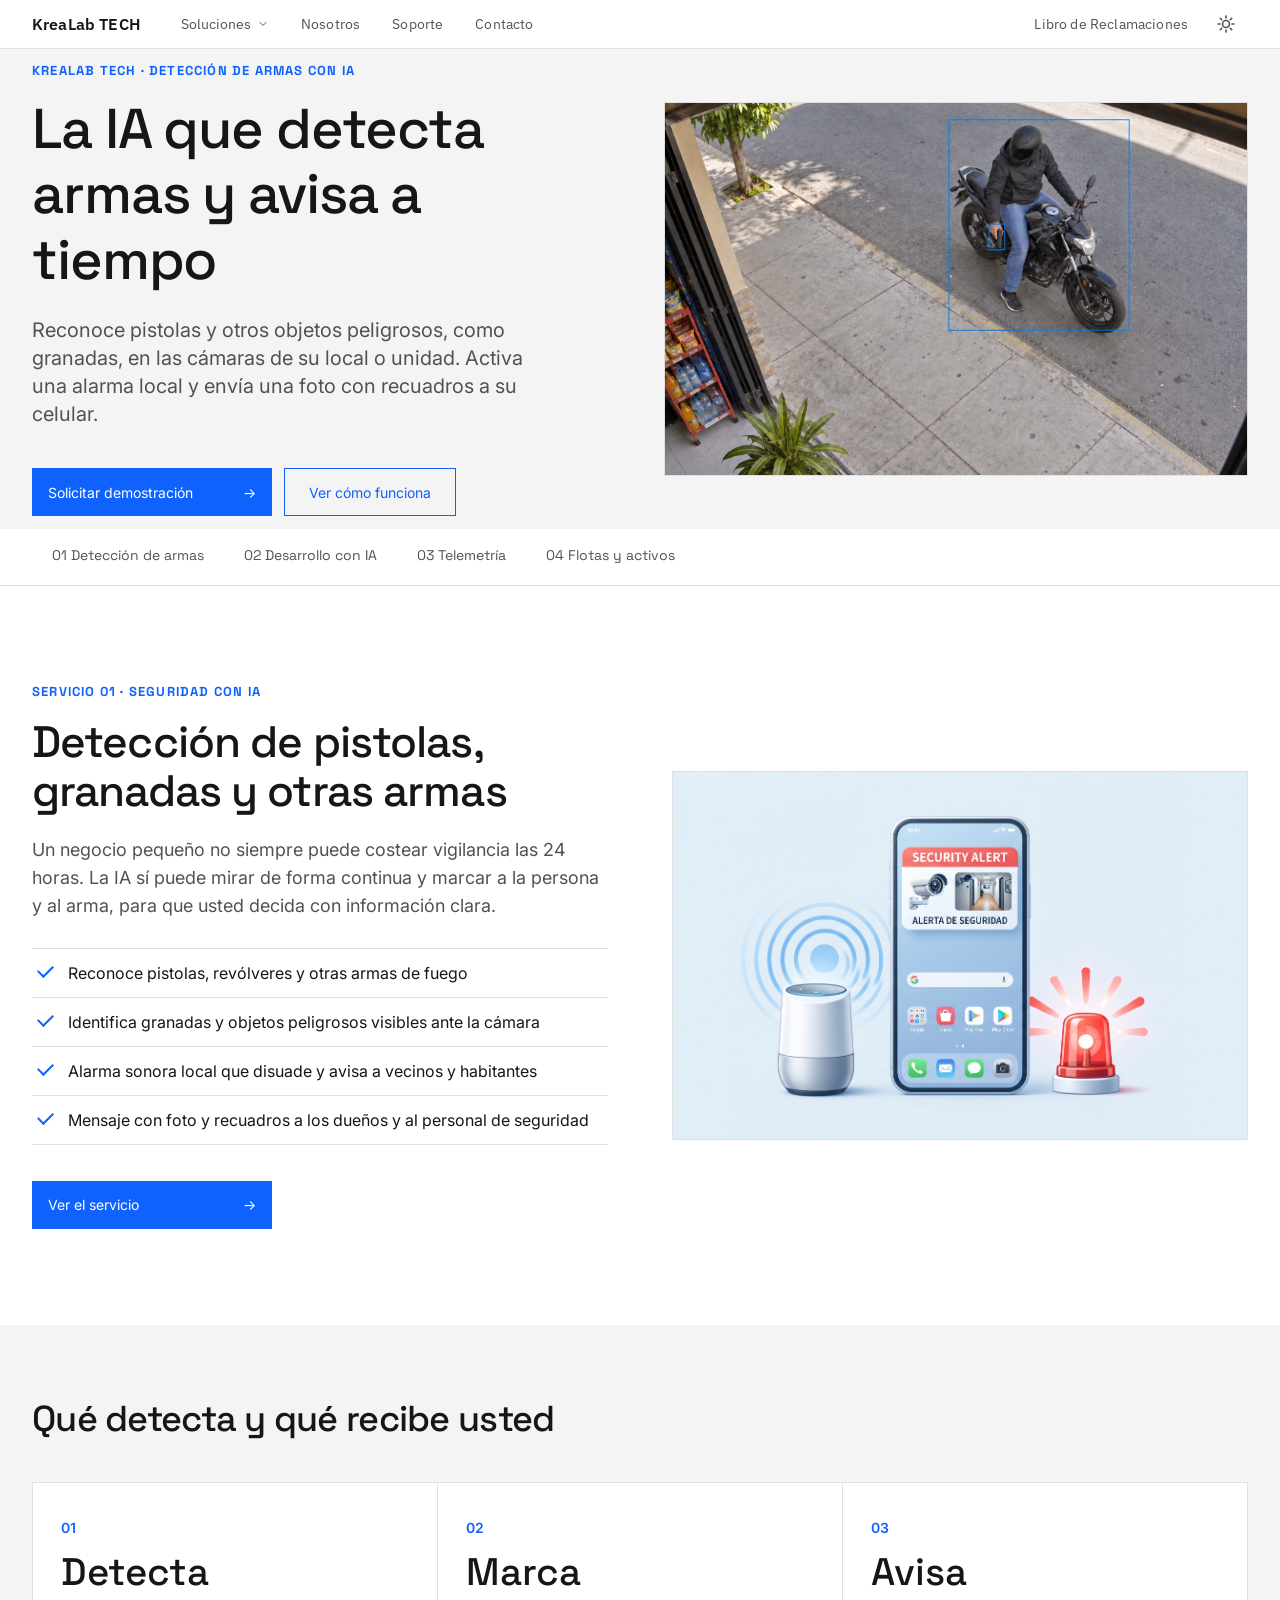
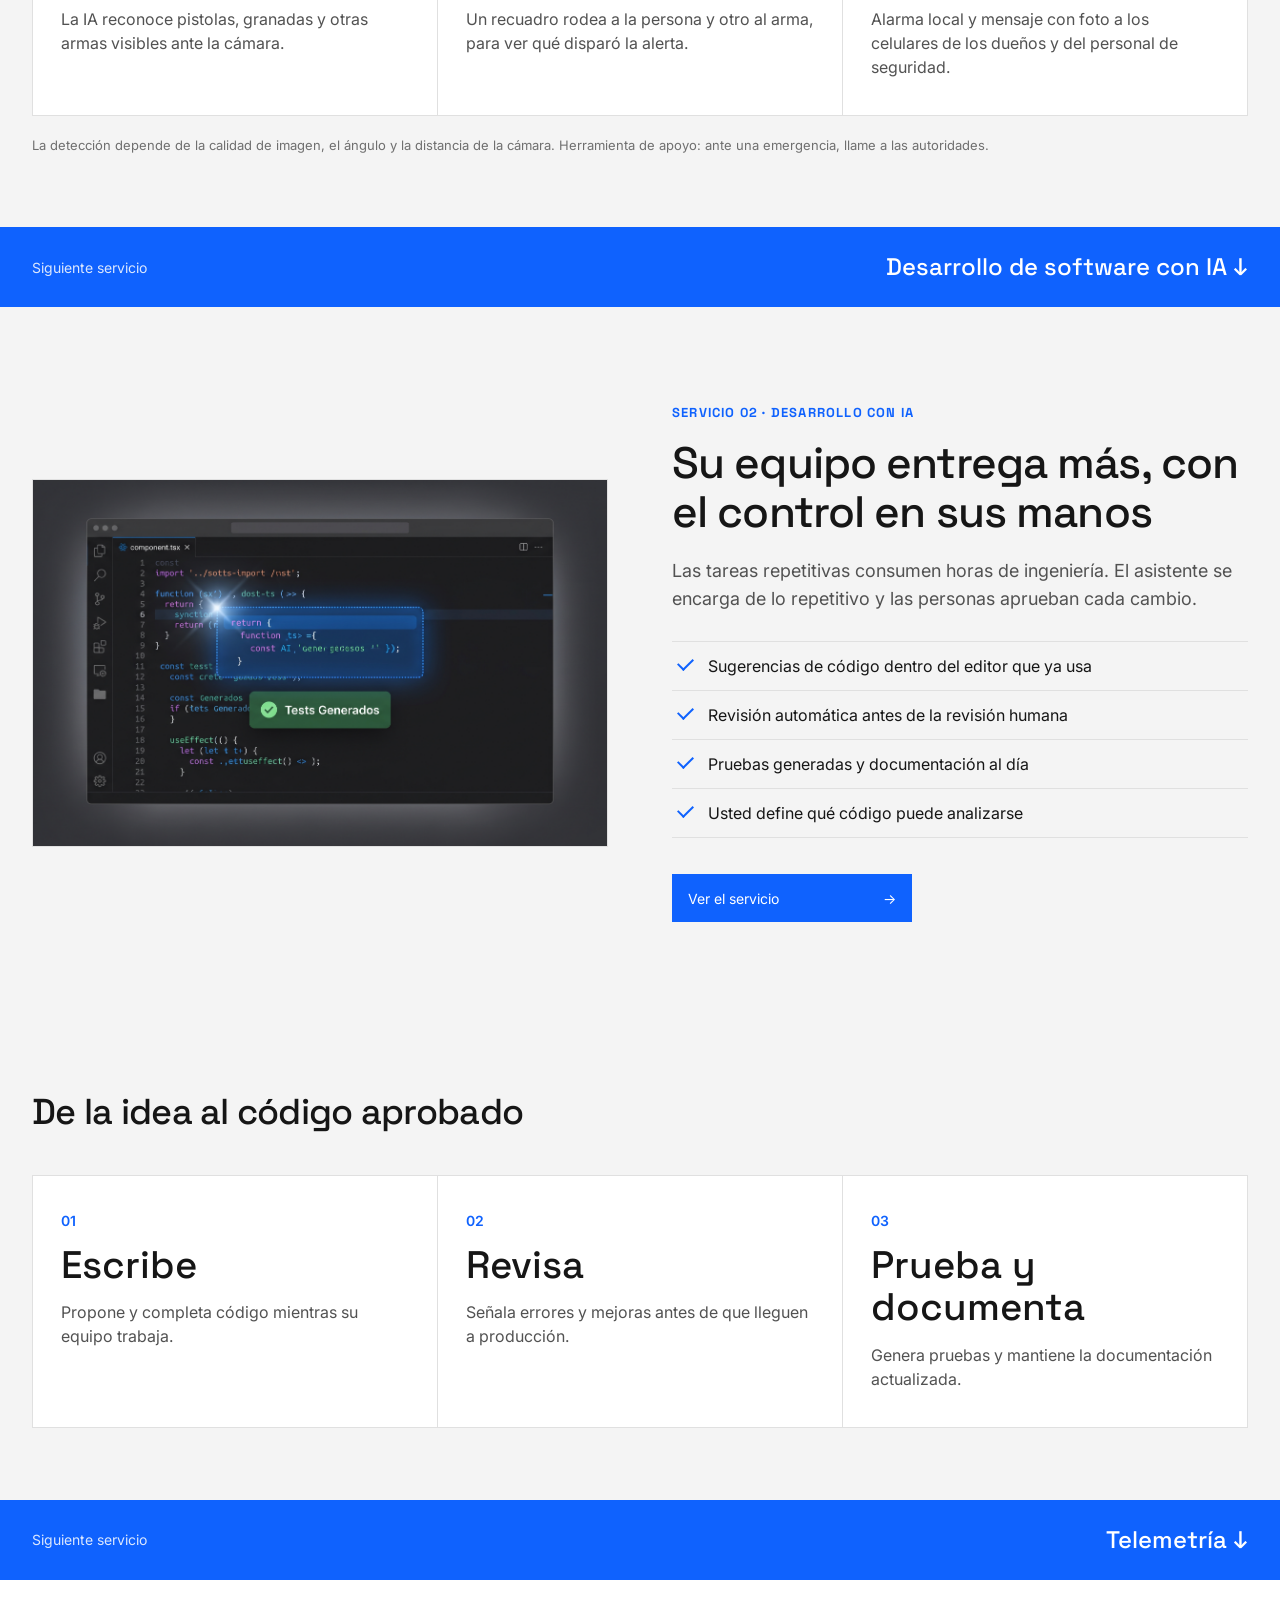
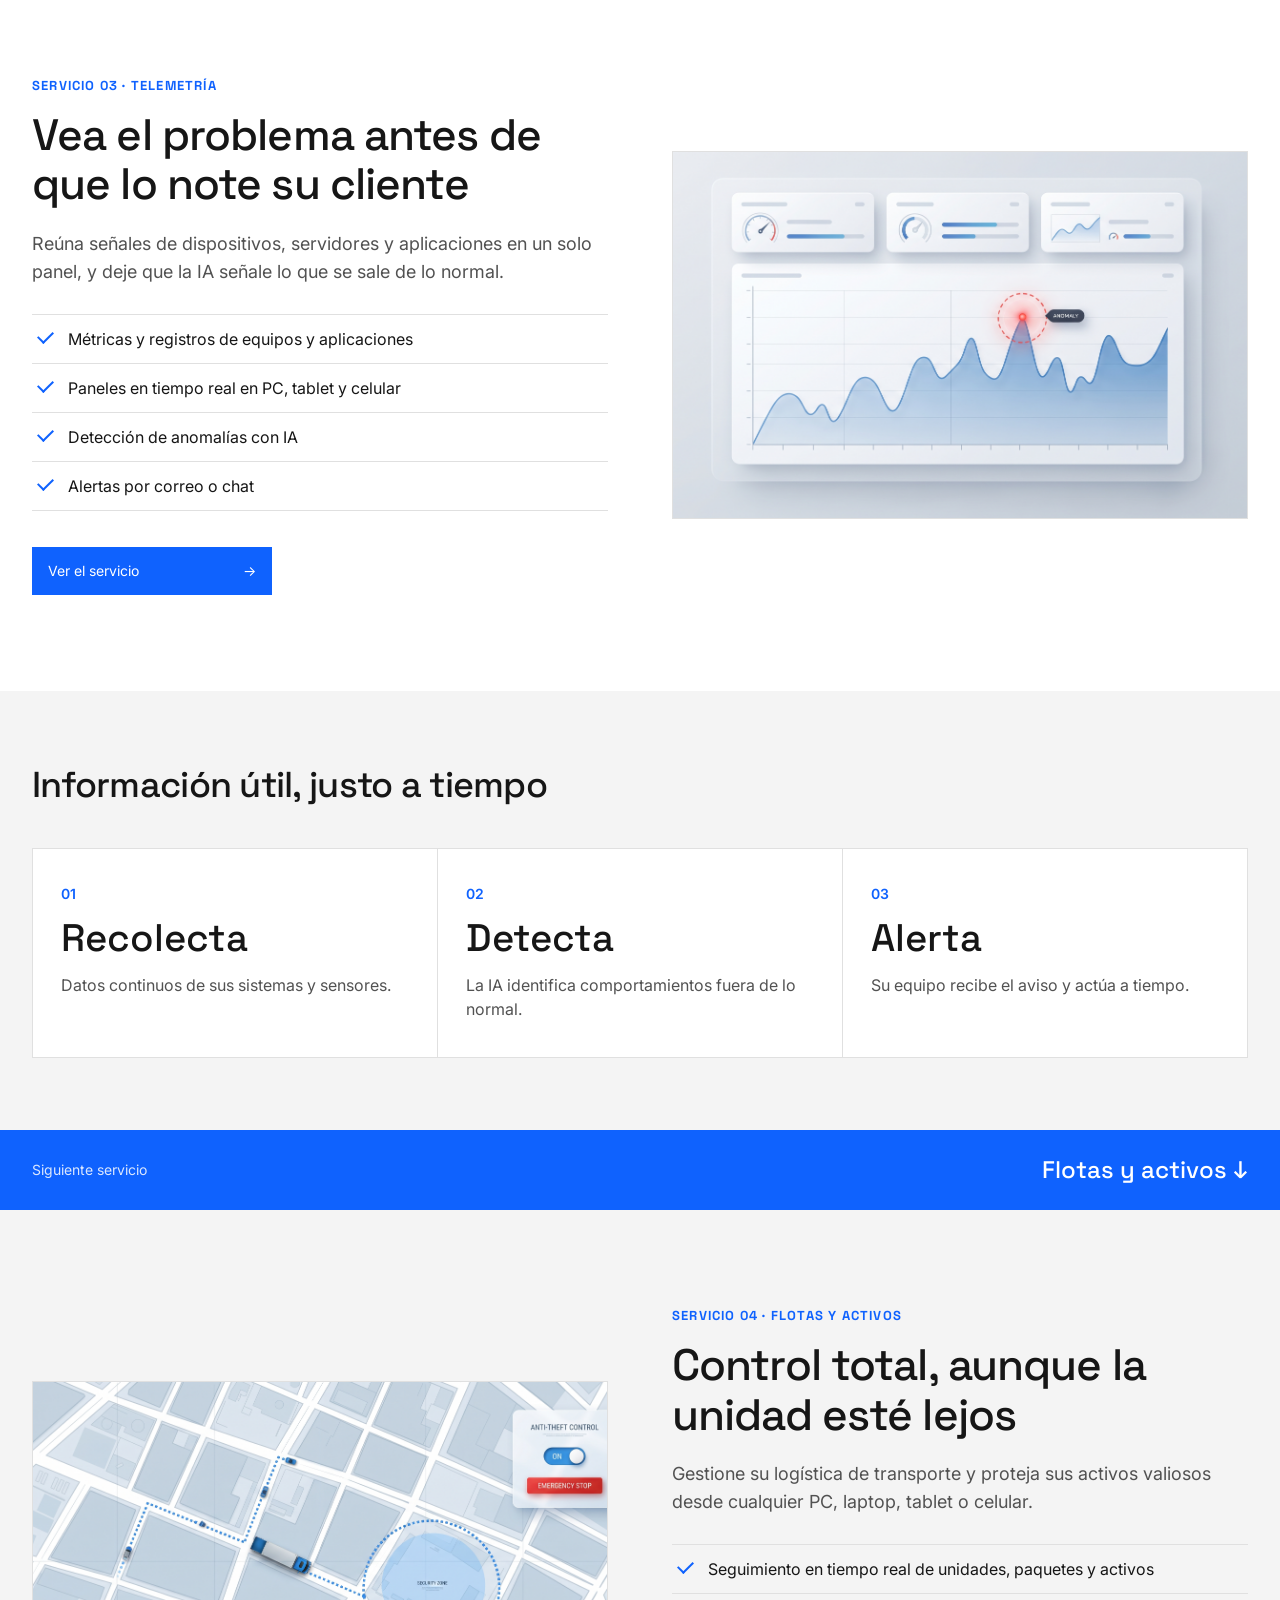
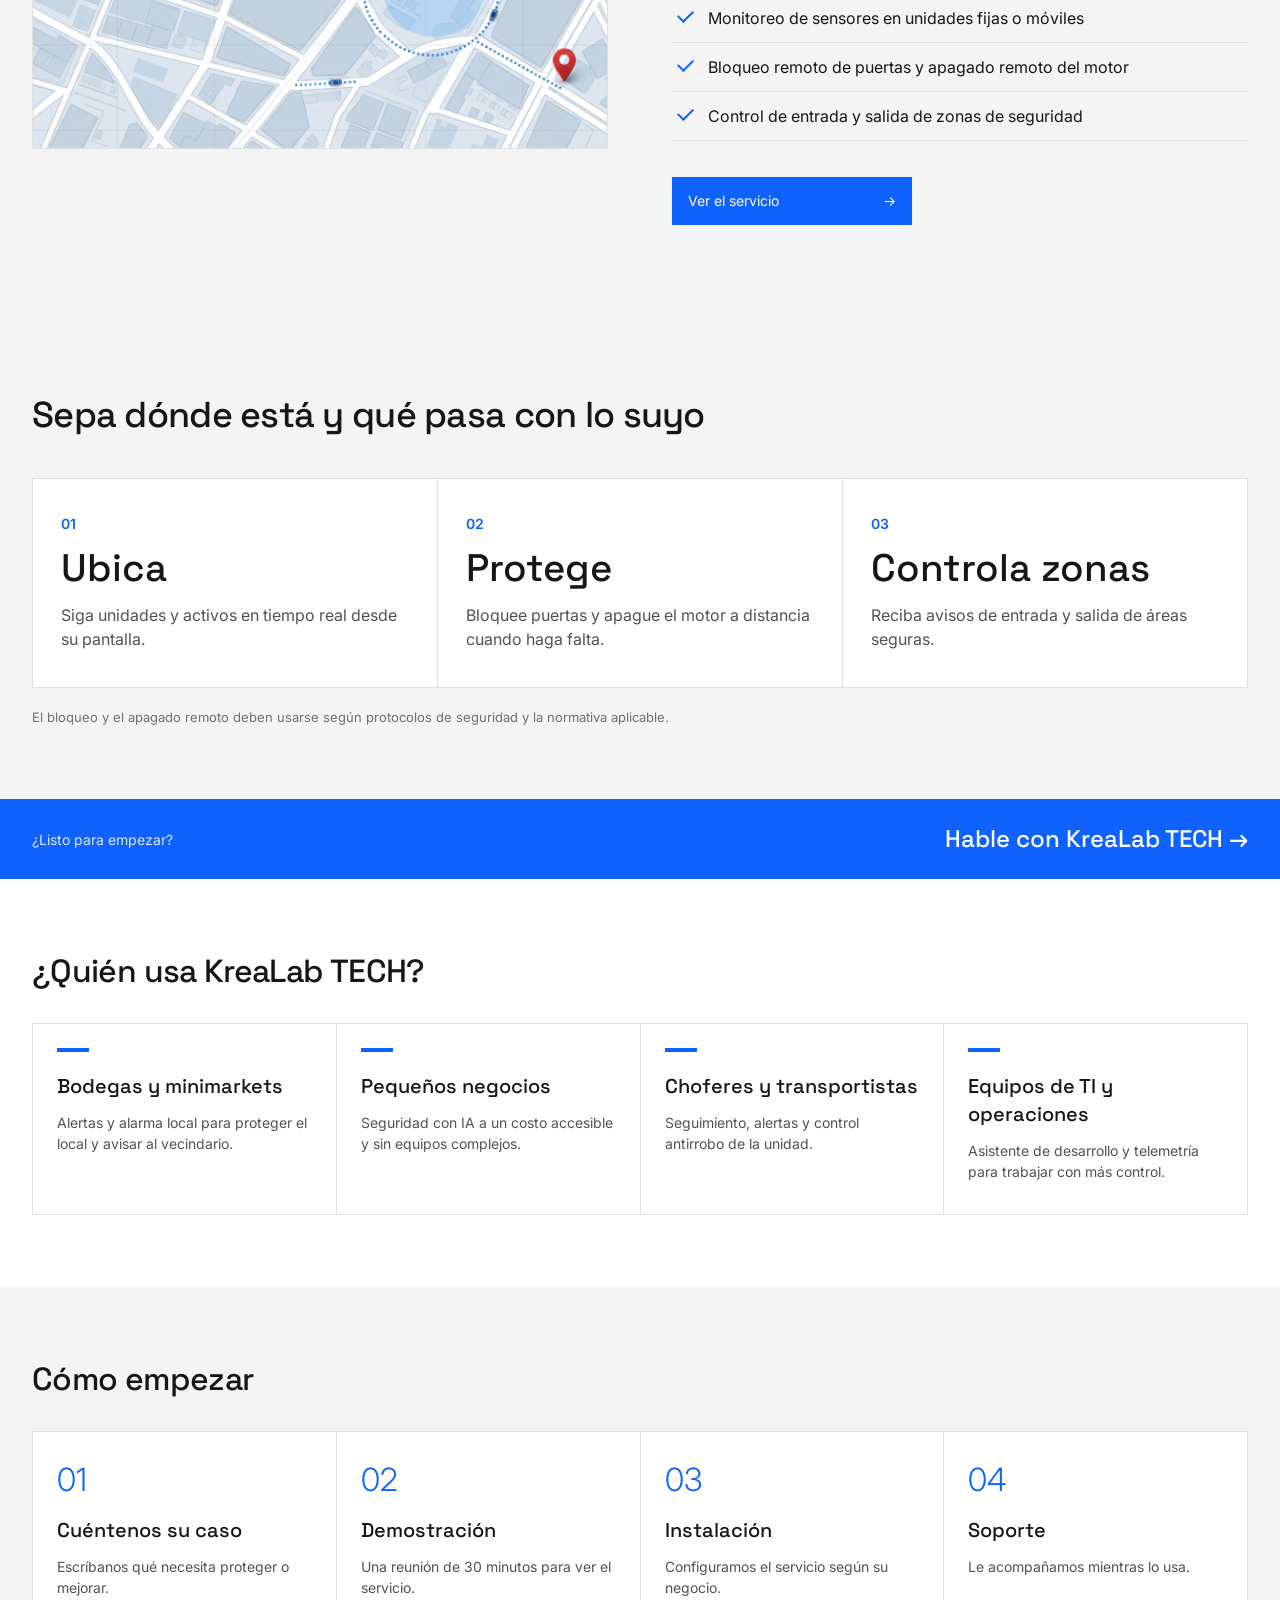
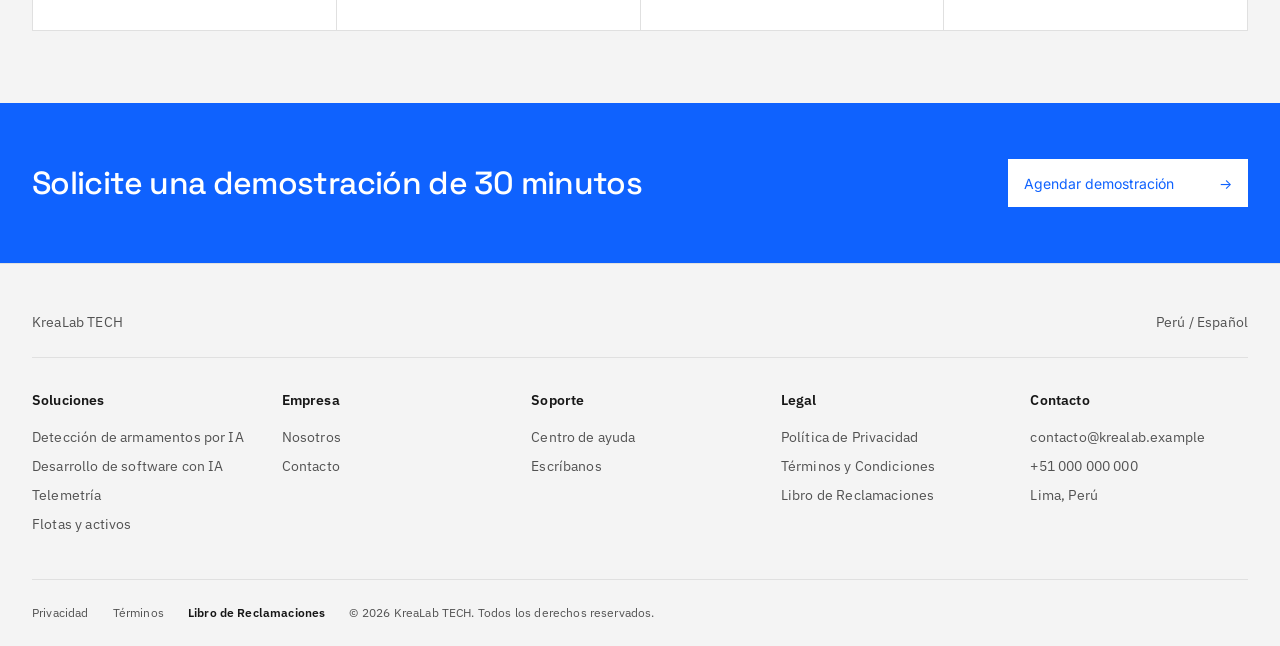
==== commit 0c89e6d2: "chore: ordenar codigo y actualizar textos de servicios" ====
--- a/index.html
+++ b/index.html
@@ -1,112 +1,440 @@
 <!DOCTYPE html>
 <html lang="es">
 <head>
-<meta charset="utf-8">
-<meta name="viewport" content="width=device-width, initial-scale=1, viewport-fit=cover">
-<title>Detección de armas con IA, software y telemetría · KreaLab TECH</title>
-<meta name="description" content="IA para seguridad, software y telemetría.">
-<link rel="icon" type="image/png" href="Media/PixelHost-Logo.png">
-<link href="https://fonts.googleapis.com/css2?family=IBM+Plex+Sans:wght@300;400;600&display=swap" rel="stylesheet">
-<link href="https://fonts.googleapis.com/css2?family=Inter:wght@400;500;600&family=Space+Grotesk:wght@400;500;700&display=swap" rel="stylesheet">
-<script>(function(){try{var t=localStorage.getItem('pixelhost-theme');if(t==='light'||t==='dark'){document.documentElement.setAttribute('data-theme',t);}else{var d=(window.matchMedia&&window.matchMedia('(prefers-color-scheme: dark)').matches)?'dark':'light';document.documentElement.setAttribute('data-theme',d);}}catch(e){}})();</script>
-<link rel="stylesheet" href="styles.css">
+  <meta charset="utf-8">
+  <meta name="viewport" content="width=device-width, initial-scale=1, viewport-fit=cover">
+  <title>Detección de armas con IA, software y telemetría · KreaLab TECH</title>
+  <meta name="description" content="IA para seguridad, software y telemetría.">
+  <link rel="icon" type="image/png" href="Media/PixelHost-Logo.png">
+  <link href="https://fonts.googleapis.com/css2?family=IBM+Plex+Sans:wght@300;400;600&display=swap" rel="stylesheet">
+  <link href="https://fonts.googleapis.com/css2?family=Inter:wght@400;500;600&family=Space+Grotesk:wght@400;500;700&display=swap" rel="stylesheet">
+  <script>
+    (function () {
+      try {
+        var t = localStorage.getItem('pixelhost-theme');
+        if (t === 'light' || t === 'dark') {
+          document.documentElement.setAttribute('data-theme', t);
+        } else {
+          var d = (window.matchMedia && window.matchMedia('(prefers-color-scheme: dark)').matches) ? 'dark' : 'light';
+          document.documentElement.setAttribute('data-theme', d);
+        }
+      } catch (e) {}
+    })();
+  </script>
+  <link rel="stylesheet" href="styles.css">
 </head>
 <body>
-<header class="mast">
-<div class="wrap"><div class="bar">
-<button class="burger" aria-label="Abrir menú" aria-expanded="false" aria-controls="menu" id="bg"><svg class="icon-menu" width="20" height="20" viewBox="0 0 20 20" fill="currentColor" aria-hidden="true"><rect x="2" y="4" width="16" height="2"></rect><rect x="2" y="9" width="16" height="2"></rect><rect x="2" y="14" width="16" height="2"></rect></svg><svg class="icon-close" width="20" height="20" viewBox="0 0 20 20" fill="none" stroke="currentColor" stroke-width="2" stroke-linecap="round" aria-hidden="true"><line x1="4" y1="4" x2="16" y2="16"></line><line x1="16" y1="4" x2="4" y2="16"></line></svg></button>
-<a class="logo" href="index.html">KreaLab TECH</a>
-<nav class="menu" id="menu" aria-label="Principal">
-<button aria-expanded="false" aria-controls="m1">Soluciones <svg class="chevron" width="20" height="20" viewBox="0 0 24 24" fill="none" stroke="currentColor" stroke-width="2" stroke-linecap="round" stroke-linejoin="round" aria-hidden="true"><polyline points="6 9 12 15 18 9"></polyline></svg></button>
-<div class="mega" id="m1"><div class="wrap"><div><b>Seguridad con IA</b><a href="deteccion-armamentos.html">Resumen</a><a href="deteccion-armamentos.html#como-funciona">Cómo funciona</a><a href="deteccion-armamentos.html#preguntas">Preguntas frecuentes</a></div><div><b>Desarrollo con IA</b><a href="desarrollo-ia.html">Resumen</a><a href="desarrollo-ia.html#como-funciona">Cómo funciona</a><a href="desarrollo-ia.html#preguntas">Preguntas frecuentes</a></div><div><b>Telemetría</b><a href="telemetria.html">Resumen</a><a href="telemetria.html#como-funciona">Cómo funciona</a><a href="telemetria.html#preguntas">Preguntas frecuentes</a></div><div><b>Flotas y activos</b><a href="flotas-activos.html">Resumen</a><a href="flotas-activos.html#como-funciona">Cómo funciona</a><a href="flotas-activos.html#preguntas">Preguntas frecuentes</a></div></div></div>
-<a href="nosotros.html">Nosotros</a><a href="soporte.html">Soporte</a><a href="contacto.html">Contacto</a>
-</nav>
-<div class="tools"><a class="hide" href="libro-de-reclamaciones.html">Libro de Reclamaciones</a><button type="button" class="theme-btn" id="theme-btn" aria-label="Activar modo oscuro" title="Activar modo oscuro"><svg class="theme-icon-sun" width="20" height="20" viewBox="0 0 20 20" fill="none" stroke="currentColor" stroke-width="1.6" stroke-linecap="round" stroke-linejoin="round" aria-hidden="true"><circle cx="10" cy="10" r="3.5"></circle><line x1="10" y1="2" x2="10" y2="4"></line><line x1="10" y1="16" x2="10" y2="18"></line><line x1="2" y1="10" x2="4" y2="10"></line><line x1="16" y1="10" x2="18" y2="10"></line><line x1="4.34" y1="4.34" x2="5.76" y2="5.76"></line><line x1="14.24" y1="14.24" x2="15.66" y2="15.66"></line><line x1="4.34" y1="15.66" x2="5.76" y2="14.24"></line><line x1="14.24" y1="5.76" x2="15.66" y2="4.34"></line></svg><svg class="theme-icon-moon" width="20" height="20" viewBox="0 0 20 20" fill="currentColor" aria-hidden="true"><path d="M17.293 13.293A8 8 0 016.707 2.707a8.001 8.001 0 1010.586 10.586z"></path></svg></button></div>
-</div></div>
-</header>
-<main class="home">
-<div class="hero"><div class="wrap">
-<div><p class="eyebrow">KreaLab TECH · Detección de armas con IA</p><h1>La IA que detecta armas y avisa a tiempo</h1><p>Reconoce pistolas y otros objetos peligrosos, como granadas, en las cámaras de su local o unidad. Activa una alarma local y envía una foto con recuadros a su celular.</p><a class="btn" href="contacto.html">Solicitar demostración <span>→</span></a><a class="btn alt" href="deteccion-armamentos.html">Ver cómo funciona</a></div>
-<div class="pic"><img src="Media/deteccion-pistola-motociclista.jpg" alt="Cámara de seguridad de una tienda que detecta a un motociclista con casco y marca con recuadros a la persona y a la pistola que sostiene" width="1536" height="1024"></div>
-</div></div>
-
-<div id="soluciones" class="chips"><div class="wrap"><a href="#s-deteccion">01 Detección de armas</a><a href="#s-desarrollo">02 Desarrollo con IA</a><a href="#s-telemetria">03 Telemetría</a><a href="#s-flotas">04 Flotas y activos</a></div></div>
-
-<section id="s-deteccion" class="svc"><div class="wrap sp">
-<div><p class="eyebrow">Servicio 01 · Seguridad con IA</p><h2>Detección de pistolas, granadas y otras armas</h2><p class="t">Un negocio pequeño no puede tener vigilancia las 24 horas. La IA sí puede mirar de forma continua y marcar a la persona y al arma, para que usted decida con información clara.</p>
-<ul class="ck"><li>Reconoce pistolas, revólveres y otras armas de fuego</li><li>Identifica granadas y objetos peligrosos visibles ante la cámara</li><li>Alarma sonora local que disuade y avisa a vecinos y habitantes</li><li>Mensaje con foto y recuadros a los dueños y al personal de seguridad</li></ul>
-<a class="btn" href="deteccion-armamentos.html">Ver el servicio <span>→</span></a></div>
-<div class="pic"><img src="Media/deteccion.png" alt="Celular con una alerta de seguridad y una sirena" width="1600" height="1040" loading="lazy"></div></div></section>
-<div class="impact"><div class="wrap"><h2>Qué detecta y qué recibe usted</h2><div class="g3">
-<div><span class="n">01</span><p class="big">Detecta</p><p>La IA reconoce pistolas, granadas y otras armas visibles ante la cámara.</p></div>
-<div><span class="n">02</span><p class="big">Marca</p><p>Un recuadro rodea a la persona y otro al arma, para ver qué disparó la alerta.</p></div>
-<div><span class="n">03</span><p class="big">Avisa</p><p>Alarma local y mensaje con foto a los celulares de los dueños y del personal de seguridad.</p></div></div>
-<p class="fine">La detección depende de la calidad de imagen, el ángulo y la distancia de la cámara. Herramienta de apoyo: ante una emergencia, llame a las autoridades.</p></div></div>
-<a class="next" href="#s-desarrollo"><div class="wrap"><span>Siguiente servicio</span><b>Desarrollo de software con IA ↓</b></div></a>
-
-<section id="s-desarrollo" class="svc layer"><div class="wrap sp rev">
-<div><p class="eyebrow">Servicio 02 · Desarrollo con IA</p><h2>Su equipo entrega más, con el control en sus manos</h2><p class="t">Las tareas repetitivas consumen horas de ingeniería. El asistente se encarga de lo repetitivo y las personas aprueban cada cambio.</p>
-<ul class="ck"><li>Sugerencias de código dentro del editor que ya usa</li><li>Revisión automática antes de la revisión humana</li><li>Pruebas generadas y documentación al día</li><li>Usted define qué código puede analizarse</li></ul>
-<a class="btn" href="desarrollo-ia.html">Ver el servicio <span>→</span></a></div>
-<div class="pic"><img src="Media/codigo.png" alt="Editor de código con una sugerencia de IA y pruebas generadas" width="1600" height="1040" loading="lazy"></div></div></section>
-<div class="impact"><div class="wrap"><h2>De la idea al código aprobado</h2><div class="g3">
-<div><span class="n">01</span><p class="big">Escribe</p><p>Propone y completa código mientras su equipo trabaja.</p></div>
-<div><span class="n">02</span><p class="big">Revisa</p><p>Señala errores y mejoras antes de que lleguen a producción.</p></div>
-<div><span class="n">03</span><p class="big">Prueba y documenta</p><p>Genera pruebas y mantiene la documentación actualizada.</p></div></div></div></div>
-<a class="next" href="#s-telemetria"><div class="wrap"><span>Siguiente servicio</span><b>Telemetría ↓</b></div></a>
-
-<section id="s-telemetria" class="svc"><div class="wrap sp">
-<div><p class="eyebrow">Servicio 03 · Telemetría</p><h2>Vea el problema antes de que lo note su cliente</h2><p class="t">Reúna señales de dispositivos, servidores y aplicaciones en un solo panel, y deje que la IA señale lo que se sale de lo normal.</p>
-<ul class="ck"><li>Métricas y registros de equipos y aplicaciones</li><li>Paneles en tiempo real en PC, tablet y celular</li><li>Detección de anomalías con IA</li><li>Alertas por correo o chat</li></ul>
-<a class="btn" href="telemetria.html">Ver el servicio <span>→</span></a></div>
-<div class="pic"><img src="Media/telemetria.png" alt="Panel con gráfico en tiempo real y una anomalía marcada" width="1600" height="1040" loading="lazy"></div></div></section>
-<div class="impact"><div class="wrap"><h2>Información útil, justo a tiempo</h2><div class="g3">
-<div><span class="n">01</span><p class="big">Recolecta</p><p>Datos continuos de sus sistemas y sensores.</p></div>
-<div><span class="n">02</span><p class="big">Detecta</p><p>La IA identifica comportamientos fuera de lo normal.</p></div>
-<div><span class="n">03</span><p class="big">Alerta</p><p>Su equipo recibe el aviso y actúa a tiempo.</p></div></div></div></div>
-<a class="next" href="#s-flotas"><div class="wrap"><span>Siguiente servicio</span><b>Flotas y activos ↓</b></div></a>
-
-<section id="s-flotas" class="svc layer"><div class="wrap sp rev">
-<div><p class="eyebrow">Servicio 04 · Flotas y activos</p><h2>Control total, aunque la unidad esté lejos</h2><p class="t">Gestione su logística de transporte y proteja sus activos valiosos desde cualquier PC, laptop, tablet o celular.</p>
-<ul class="ck"><li>Seguimiento en tiempo real de unidades, paquetes y activos</li><li>Monitoreo de sensores en unidades fijas o móviles</li><li>Bloqueo remoto de puertas y apagado remoto del motor</li><li>Control de entrada y salida de zonas de seguridad</li></ul>
-<a class="btn" href="flotas-activos.html">Ver el servicio <span>→</span></a></div>
-<div class="pic"><img src="Media/flotas.png" alt="Mapa con una ruta, una zona de seguridad y controles antirrobo" width="1600" height="1040" loading="lazy"></div></div></section>
-<div class="impact"><div class="wrap"><h2>Sepa dónde está y qué pasa con lo suyo</h2><div class="g3">
-<div><span class="n">01</span><p class="big">Ubica</p><p>Siga unidades y activos en tiempo real desde su pantalla.</p></div>
-<div><span class="n">02</span><p class="big">Protege</p><p>Bloquee puertas y apague el motor a distancia cuando haga falta.</p></div>
-<div><span class="n">03</span><p class="big">Controla zonas</p><p>Reciba avisos de entrada y salida de áreas seguras.</p></div></div>
-<p class="fine">El bloqueo y el apagado remoto deben usarse según protocolos de seguridad y la normativa aplicable.</p></div></div>
-<a class="next" href="contacto.html"><div class="wrap"><span>¿Listo para empezar?</span><b>Hable con KreaLab TECH →</b></div></a>
-
-<section><div class="wrap"><h2>¿Quién usa KreaLab TECH?</h2><div class="pts">
-<div><h3>Bodegas y minimarkets</h3><p>Alertas y alarma local para proteger el local y avisar al vecindario.</p></div>
-<div><h3>Pequeños negocios</h3><p>Seguridad con IA a un costo accesible y sin equipos complejos.</p></div>
-<div><h3>Choferes y transportistas</h3><p>Seguimiento, alertas y control antirrobo de la unidad.</p></div>
-<div><h3>Equipos de TI y operaciones</h3><p>Asistente de desarrollo y telemetría para trabajar con más control.</p></div></div></div></section>
-
-<section class="layer"><div class="wrap"><h2>Cómo empezar</h2><div class="pts steps">
-<div><h3>Cuéntenos su caso</h3><p>Escríbanos qué necesita proteger o mejorar.</p></div>
-<div><h3>Demostración</h3><p>Una reunión de 30 minutos para ver el servicio.</p></div>
-<div><h3>Instalación</h3><p>Configuramos el servicio según su negocio.</p></div>
-<div><h3>Soporte</h3><p>Le acompañamos mientras lo usa.</p></div></div></div></section>
-
-<div class="cta"><div class="wrap"><h2>Solicite una demostración de 30 minutos</h2><a class="btn" href="contacto.html">Agendar demostración <span>→</span></a></div></div>
-</main>
-
-<footer><div class="wrap">
-<div class="loc"><span>KreaLab TECH</span><a href="#" style="padding:0">Perú / Español</a></div>
-<div class="cols">
-<div><b>Soluciones</b><a href="deteccion-armamentos.html">Detección de armamentos por IA</a><a href="desarrollo-ia.html">Desarrollo de software con IA</a><a href="telemetria.html">Telemetría</a><a href="flotas-activos.html">Flotas y activos</a></div>
-<div><b>Empresa</b><a href="nosotros.html">Nosotros</a><a href="contacto.html">Contacto</a></div>
-<div><b>Soporte</b><a href="soporte.html">Centro de ayuda</a><a href="contacto.html">Escríbanos</a></div>
-<div><b>Legal</b><a href="privacidad.html">Política de Privacidad</a><a href="terminos.html">Términos y Condiciones</a><a href="libro-de-reclamaciones.html">Libro de Reclamaciones</a></div>
-<div><b>Contacto</b><a href="mailto:contacto@krealab.example">contacto@krealab.example</a><a href="#">+51 000 000 000</a><a href="#">Lima, Perú</a></div>
-</div>
-<div class="legal"><a href="privacidad.html">Privacidad</a><a href="terminos.html">Términos</a><a class="libro" href="libro-de-reclamaciones.html">Libro de Reclamaciones</a><span>© 2026 KreaLab TECH. Todos los derechos reservados.</span></div>
-</div></footer>
-<button type="button" class="scroll-top" id="scroll-top" aria-label="Volver al principio" title="Volver arriba" tabindex="-1" aria-hidden="true">
-<svg width="20" height="20" viewBox="0 0 24 24" fill="none" stroke="currentColor" stroke-width="2.5" stroke-linecap="round" stroke-linejoin="round" aria-hidden="true"><path d="M12 19V5M5 12l7-7 7 7"/></svg>
-</button>
-<script src="script.js"></script>
+  <header class="mast">
+    <div class="wrap">
+      <div class="bar">
+        <button class="burger" aria-label="Abrir menú" aria-expanded="false" aria-controls="menu" id="bg">
+          <svg class="icon-menu" width="20" height="20" viewBox="0 0 20 20" fill="currentColor" aria-hidden="true">
+            <rect x="2" y="4" width="16" height="2"></rect>
+            <rect x="2" y="9" width="16" height="2"></rect>
+            <rect x="2" y="14" width="16" height="2"></rect>
+          </svg>
+          <svg class="icon-close" width="20" height="20" viewBox="0 0 20 20" fill="none" stroke="currentColor" stroke-width="2" stroke-linecap="round" aria-hidden="true">
+            <line x1="4" y1="4" x2="16" y2="16"></line>
+            <line x1="16" y1="4" x2="4" y2="16"></line>
+          </svg>
+        </button>
+        <a class="logo" href="index.html">KreaLab TECH</a>
+        <nav class="menu" id="menu" aria-label="Principal">
+          <button aria-expanded="false" aria-controls="m1">
+            Soluciones
+            <svg class="chevron" width="20" height="20" viewBox="0 0 24 24" fill="none" stroke="currentColor" stroke-width="2" stroke-linecap="round" stroke-linejoin="round" aria-hidden="true">
+              <polyline points="6 9 12 15 18 9"></polyline>
+            </svg>
+          </button>
+          <div class="mega" id="m1">
+            <div class="wrap">
+              <div>
+                <b>Seguridad con IA</b>
+                <a href="deteccion-armamentos.html">Resumen</a>
+                <a href="deteccion-armamentos.html#como-funciona">Cómo funciona</a>
+                <a href="deteccion-armamentos.html#preguntas">Preguntas frecuentes</a>
+              </div>
+              <div>
+                <b>Desarrollo con IA</b>
+                <a href="desarrollo-ia.html">Resumen</a>
+                <a href="desarrollo-ia.html#como-funciona">Cómo funciona</a>
+                <a href="desarrollo-ia.html#preguntas">Preguntas frecuentes</a>
+              </div>
+              <div>
+                <b>Telemetría</b>
+                <a href="telemetria.html">Resumen</a>
+                <a href="telemetria.html#como-funciona">Cómo funciona</a>
+                <a href="telemetria.html#preguntas">Preguntas frecuentes</a>
+              </div>
+              <div>
+                <b>Flotas y activos</b>
+                <a href="flotas-activos.html">Resumen</a>
+                <a href="flotas-activos.html#como-funciona">Cómo funciona</a>
+                <a href="flotas-activos.html#preguntas">Preguntas frecuentes</a>
+              </div>
+            </div>
+          </div>
+          <a href="nosotros.html">Nosotros</a>
+          <a href="soporte.html">Soporte</a>
+          <a href="contacto.html">Contacto</a>
+        </nav>
+        <div class="tools">
+          <a class="hide" href="libro-de-reclamaciones.html">Libro de Reclamaciones</a>
+          <button type="button" class="theme-btn" id="theme-btn" aria-label="Activar modo oscuro" title="Activar modo oscuro">
+            <svg class="theme-icon-sun" width="20" height="20" viewBox="0 0 20 20" fill="none" stroke="currentColor" stroke-width="1.6" stroke-linecap="round" stroke-linejoin="round" aria-hidden="true">
+              <circle cx="10" cy="10" r="3.5"></circle>
+              <line x1="10" y1="2" x2="10" y2="4"></line>
+              <line x1="10" y1="16" x2="10" y2="18"></line>
+              <line x1="2" y1="10" x2="4" y2="10"></line>
+              <line x1="16" y1="10" x2="18" y2="10"></line>
+              <line x1="4.34" y1="4.34" x2="5.76" y2="5.76"></line>
+              <line x1="14.24" y1="14.24" x2="15.66" y2="15.66"></line>
+              <line x1="4.34" y1="15.66" x2="5.76" y2="14.24"></line>
+              <line x1="14.24" y1="5.76" x2="15.66" y2="4.34"></line>
+            </svg>
+            <svg class="theme-icon-moon" width="20" height="20" viewBox="0 0 20 20" fill="currentColor" aria-hidden="true">
+              <path d="M17.293 13.293A8 8 0 016.707 2.707a8.001 8.001 0 1010.586 10.586z"></path>
+            </svg>
+          </button>
+        </div>
+      </div>
+    </div>
+  </header>
+
+  <main class="home">
+    <div class="hero">
+      <div class="wrap">
+        <div>
+          <p class="eyebrow">KreaLab TECH · Detección de armas con IA</p>
+          <h1>La IA que detecta armas y avisa a tiempo</h1>
+          <p>Reconoce pistolas y otros objetos peligrosos, como granadas, en las cámaras de su local o unidad. Activa una alarma local y envía una foto con recuadros a su celular.</p>
+          <a class="btn" href="contacto.html">Solicitar demostración <span>→</span></a>
+          <a class="btn alt" href="deteccion-armamentos.html">Ver cómo funciona</a>
+        </div>
+        <div class="pic">
+          <img src="Media/deteccion-pistola-motociclista.jpg" alt="Cámara de seguridad de una tienda que detecta a un motociclista con casco y marca con recuadros a la persona y a la pistola que sostiene" width="1536" height="1024">
+        </div>
+      </div>
+    </div>
+
+    <div id="soluciones" class="chips">
+      <div class="wrap">
+        <a href="#s-deteccion">01 Detección de armas</a>
+        <a href="#s-desarrollo">02 Desarrollo con IA</a>
+        <a href="#s-telemetria">03 Telemetría</a>
+        <a href="#s-flotas">04 Flotas y activos</a>
+      </div>
+    </div>
+
+    <section id="s-deteccion" class="svc">
+      <div class="wrap sp">
+        <div>
+          <p class="eyebrow">Servicio 01 · Seguridad con IA</p>
+          <h2>Detección de pistolas, granadas y otras armas</h2>
+          <p class="t">Un negocio pequeño no siempre puede costear vigilancia las 24 horas. La IA sí puede mirar de forma continua y marcar a la persona y al arma, para que usted decida con información clara.</p>
+          <ul class="ck">
+            <li>Reconoce pistolas, revólveres y otras armas de fuego</li>
+            <li>Identifica granadas y objetos peligrosos visibles ante la cámara</li>
+            <li>Alarma sonora local que disuade y avisa a vecinos y habitantes</li>
+            <li>Mensaje con foto y recuadros a los dueños y al personal de seguridad</li>
+          </ul>
+          <a class="btn" href="deteccion-armamentos.html">Ver el servicio <span>→</span></a>
+        </div>
+        <div class="pic">
+          <img src="Media/deteccion.png" alt="Celular con una alerta de seguridad y una sirena" width="1600" height="1040" loading="lazy">
+        </div>
+      </div>
+    </section>
+
+    <div class="impact">
+      <div class="wrap">
+        <h2>Qué detecta y qué recibe usted</h2>
+        <div class="g3">
+          <div>
+            <span class="n">01</span>
+            <p class="big">Detecta</p>
+            <p>La IA reconoce pistolas, granadas y otras armas visibles ante la cámara.</p>
+          </div>
+          <div>
+            <span class="n">02</span>
+            <p class="big">Marca</p>
+            <p>Un recuadro rodea a la persona y otro al arma, para ver qué disparó la alerta.</p>
+          </div>
+          <div>
+            <span class="n">03</span>
+            <p class="big">Avisa</p>
+            <p>Alarma local y mensaje con foto a los celulares de los dueños y del personal de seguridad.</p>
+          </div>
+        </div>
+        <p class="fine">La detección depende de la calidad de imagen, el ángulo y la distancia de la cámara. Herramienta de apoyo: ante una emergencia, llame a las autoridades.</p>
+      </div>
+    </div>
+
+    <a class="next" href="#s-desarrollo">
+      <div class="wrap">
+        <span>Siguiente servicio</span>
+        <b>Desarrollo de software con IA ↓</b>
+      </div>
+    </a>
+
+    <section id="s-desarrollo" class="svc layer">
+      <div class="wrap sp rev">
+        <div>
+          <p class="eyebrow">Servicio 02 · Desarrollo con IA</p>
+          <h2>Su equipo entrega más, con el control en sus manos</h2>
+          <p class="t">Las tareas repetitivas consumen horas de ingeniería. El asistente se encarga de lo repetitivo y las personas aprueban cada cambio.</p>
+          <ul class="ck">
+            <li>Sugerencias de código dentro del editor que ya usa</li>
+            <li>Revisión automática antes de la revisión humana</li>
+            <li>Pruebas generadas y documentación al día</li>
+            <li>Usted define qué código puede analizarse</li>
+          </ul>
+          <a class="btn" href="desarrollo-ia.html">Ver el servicio <span>→</span></a>
+        </div>
+        <div class="pic">
+          <img src="Media/codigo.png" alt="Editor de código con una sugerencia de IA y pruebas generadas" width="1600" height="1040" loading="lazy">
+        </div>
+      </div>
+    </section>
+
+    <div class="impact">
+      <div class="wrap">
+        <h2>De la idea al código aprobado</h2>
+        <div class="g3">
+          <div>
+            <span class="n">01</span>
+            <p class="big">Escribe</p>
+            <p>Propone y completa código mientras su equipo trabaja.</p>
+          </div>
+          <div>
+            <span class="n">02</span>
+            <p class="big">Revisa</p>
+            <p>Señala errores y mejoras antes de que lleguen a producción.</p>
+          </div>
+          <div>
+            <span class="n">03</span>
+            <p class="big">Prueba y documenta</p>
+            <p>Genera pruebas y mantiene la documentación actualizada.</p>
+          </div>
+        </div>
+      </div>
+    </div>
+
+    <a class="next" href="#s-telemetria">
+      <div class="wrap">
+        <span>Siguiente servicio</span>
+        <b>Telemetría ↓</b>
+      </div>
+    </a>
+
+    <section id="s-telemetria" class="svc">
+      <div class="wrap sp">
+        <div>
+          <p class="eyebrow">Servicio 03 · Telemetría</p>
+          <h2>Vea el problema antes de que lo note su cliente</h2>
+          <p class="t">Reúna señales de dispositivos, servidores y aplicaciones en un solo panel, y deje que la IA señale lo que se sale de lo normal.</p>
+          <ul class="ck">
+            <li>Métricas y registros de equipos y aplicaciones</li>
+            <li>Paneles en tiempo real en PC, tablet y celular</li>
+            <li>Detección de anomalías con IA</li>
+            <li>Alertas por correo o chat</li>
+          </ul>
+          <a class="btn" href="telemetria.html">Ver el servicio <span>→</span></a>
+        </div>
+        <div class="pic">
+          <img src="Media/telemetria.png" alt="Panel con gráfico en tiempo real y una anomalía marcada" width="1600" height="1040" loading="lazy">
+        </div>
+      </div>
+    </section>
+
+    <div class="impact">
+      <div class="wrap">
+        <h2>Información útil, justo a tiempo</h2>
+        <div class="g3">
+          <div>
+            <span class="n">01</span>
+            <p class="big">Recolecta</p>
+            <p>Datos continuos de sus sistemas y sensores.</p>
+          </div>
+          <div>
+            <span class="n">02</span>
+            <p class="big">Detecta</p>
+            <p>La IA identifica comportamientos fuera de lo normal.</p>
+          </div>
+          <div>
+            <span class="n">03</span>
+            <p class="big">Alerta</p>
+            <p>Su equipo recibe el aviso y actúa a tiempo.</p>
+          </div>
+        </div>
+      </div>
+    </div>
+
+    <a class="next" href="#s-flotas">
+      <div class="wrap">
+        <span>Siguiente servicio</span>
+        <b>Flotas y activos ↓</b>
+      </div>
+    </a>
+
+    <section id="s-flotas" class="svc layer">
+      <div class="wrap sp rev">
+        <div>
+          <p class="eyebrow">Servicio 04 · Flotas y activos</p>
+          <h2>Control total, aunque la unidad esté lejos</h2>
+          <p class="t">Gestione su logística de transporte y proteja sus activos valiosos desde cualquier PC, laptop, tablet o celular.</p>
+          <ul class="ck">
+            <li>Seguimiento en tiempo real de unidades, paquetes y activos</li>
+            <li>Monitoreo de sensores en unidades fijas o móviles</li>
+            <li>Bloqueo remoto de puertas y apagado remoto del motor</li>
+            <li>Control de entrada y salida de zonas de seguridad</li>
+          </ul>
+          <a class="btn" href="flotas-activos.html">Ver el servicio <span>→</span></a>
+        </div>
+        <div class="pic">
+          <img src="Media/flotas.png" alt="Mapa con una ruta, una zona de seguridad y controles antirrobo" width="1600" height="1040" loading="lazy">
+        </div>
+      </div>
+    </section>
+
+    <div class="impact">
+      <div class="wrap">
+        <h2>Sepa dónde está y qué pasa con lo suyo</h2>
+        <div class="g3">
+          <div>
+            <span class="n">01</span>
+            <p class="big">Ubica</p>
+            <p>Siga unidades y activos en tiempo real desde su pantalla.</p>
+          </div>
+          <div>
+            <span class="n">02</span>
+            <p class="big">Protege</p>
+            <p>Bloquee puertas y apague el motor a distancia cuando haga falta.</p>
+          </div>
+          <div>
+            <span class="n">03</span>
+            <p class="big">Controla zonas</p>
+            <p>Reciba avisos de entrada y salida de áreas seguras.</p>
+          </div>
+        </div>
+        <p class="fine">El bloqueo y el apagado remoto deben usarse según protocolos de seguridad y la normativa aplicable.</p>
+      </div>
+    </div>
+
+    <a class="next" href="contacto.html">
+      <div class="wrap">
+        <span>¿Listo para empezar?</span>
+        <b>Hable con KreaLab TECH →</b>
+      </div>
+    </a>
+
+    <section>
+      <div class="wrap">
+        <h2>¿Quién usa KreaLab TECH?</h2>
+        <div class="pts">
+          <div>
+            <h3>Bodegas y minimarkets</h3>
+            <p>Alertas y alarma local para proteger el local y avisar al vecindario.</p>
+          </div>
+          <div>
+            <h3>Pequeños negocios</h3>
+            <p>Seguridad con IA a un costo accesible y sin equipos complejos.</p>
+          </div>
+          <div>
+            <h3>Choferes y transportistas</h3>
+            <p>Seguimiento, alertas y control antirrobo de la unidad.</p>
+          </div>
+          <div>
+            <h3>Equipos de TI y operaciones</h3>
+            <p>Asistente de desarrollo y telemetría para trabajar con más control.</p>
+          </div>
+        </div>
+      </div>
+    </section>
+
+    <section class="layer">
+      <div class="wrap">
+        <h2>Cómo empezar</h2>
+        <div class="pts steps">
+          <div>
+            <h3>Cuéntenos su caso</h3>
+            <p>Escríbanos qué necesita proteger o mejorar.</p>
+          </div>
+          <div>
+            <h3>Demostración</h3>
+            <p>Una reunión de 30 minutos para ver el servicio.</p>
+          </div>
+          <div>
+            <h3>Instalación</h3>
+            <p>Configuramos el servicio según su negocio.</p>
+          </div>
+          <div>
+            <h3>Soporte</h3>
+            <p>Le acompañamos mientras lo usa.</p>
+          </div>
+        </div>
+      </div>
+    </section>
+
+    <div class="cta">
+      <div class="wrap">
+        <h2>Solicite una demostración de 30 minutos</h2>
+        <a class="btn" href="contacto.html">Agendar demostración <span>→</span></a>
+      </div>
+    </div>
+  </main>
+
+  <footer>
+    <div class="wrap">
+      <div class="loc">
+        <span>KreaLab TECH</span>
+        <a href="#" style="padding:0">Perú / Español</a>
+      </div>
+      <div class="cols">
+        <div>
+          <b>Soluciones</b>
+          <a href="deteccion-armamentos.html">Detección de armamentos por IA</a>
+          <a href="desarrollo-ia.html">Desarrollo de software con IA</a>
+          <a href="telemetria.html">Telemetría</a>
+          <a href="flotas-activos.html">Flotas y activos</a>
+        </div>
+        <div>
+          <b>Empresa</b>
+          <a href="nosotros.html">Nosotros</a>
+          <a href="contacto.html">Contacto</a>
+        </div>
+        <div>
+          <b>Soporte</b>
+          <a href="soporte.html">Centro de ayuda</a>
+          <a href="contacto.html">Escríbanos</a>
+        </div>
+        <div>
+          <b>Legal</b>
+          <a href="privacidad.html">Política de Privacidad</a>
+          <a href="terminos.html">Términos y Condiciones</a>
+          <a href="libro-de-reclamaciones.html">Libro de Reclamaciones</a>
+        </div>
+        <div>
+          <b>Contacto</b>
+          <a href="mailto:contacto@krealab.example">contacto@krealab.example</a>
+          <a href="#">+51 000 000 000</a>
+          <a href="#">Lima, Perú</a>
+        </div>
+      </div>
+      <div class="legal">
+        <a href="privacidad.html">Privacidad</a>
+        <a href="terminos.html">Términos</a>
+        <a class="libro" href="libro-de-reclamaciones.html">Libro de Reclamaciones</a>
+        <span>© 2026 KreaLab TECH. Todos los derechos reservados.</span>
+      </div>
+    </div>
+  </footer>
+
+  <button type="button" class="scroll-top" id="scroll-top" aria-label="Volver al principio" title="Volver arriba" tabindex="-1" aria-hidden="true">
+    <svg width="20" height="20" viewBox="0 0 24 24" fill="none" stroke="currentColor" stroke-width="2.5" stroke-linecap="round" stroke-linejoin="round" aria-hidden="true">
+      <path d="M12 19V5M5 12l7-7 7 7"/>
+    </svg>
+  </button>
+  <script src="script.js"></script>
 </body>
-</html>+</html>
--- a/styles.css
+++ b/styles.css
@@ -1,606 +1,1587 @@
 :root,
-:root[data-theme="light"]{
-  --bg:#fff;
-  --layer:#f4f4f4;
-  --layer-2:#e0e0e0;
-  --ink:#161616;
-  --ink2:#525252;
-  --ink3:#6f6f6f;
-  --line:#e0e0e0;
-  --line-strong:#8d8d8d;
-  --blue:#0f62fe;
-  --blue-h:#0050e6;
-  --dk:#ffffff;
-  --ph:#e0e0e0;
-  --btn-bg:#0f62fe;
-  --btn-bg-h:#0050e6;
-  --btn-ink:#fff;
+:root[data-theme="light"] {
+  --bg: #fff;
+  --layer: #f4f4f4;
+  --layer-2: #e0e0e0;
+  --ink: #161616;
+  --ink2: #525252;
+  --ink3: #6f6f6f;
+  --line: #e0e0e0;
+  --line-strong: #8d8d8d;
+  --blue: #0f62fe;
+  --blue-h: #0050e6;
+  --dk: #ffffff;
+  --ph: #e0e0e0;
+  --btn-bg: #0f62fe;
+  --btn-bg-h: #0050e6;
+  --btn-ink: #fff;
 
   /* Encabezado */
-  --mast-bg:#ffffff;
-  --mast-color:#161616;
-  --mast-line:#e0e0e0;
-  --mast-hover:#f4f4f4;
-  --mast-active:#e8e8e8;
-  --mast-nav-ink:#525252;
+  --mast-bg: #ffffff;
+  --mast-color: #161616;
+  --mast-line: #e0e0e0;
+  --mast-hover: #f4f4f4;
+  --mast-active: #e8e8e8;
+  --mast-nav-ink: #525252;
 
   /* Menú y Mega menú */
-  --menu-bg:#ffffff;
-  --menu-sub-bg:#f4f4f4;
-  --menu-line:#e0e0e0;
-  --menu-category:#0f62fe;
-  --menu-ink:#161616;
-  --menu-ink2:#525252;
+  --menu-bg: #ffffff;
+  --menu-sub-bg: #f4f4f4;
+  --menu-line: #e0e0e0;
+  --menu-category: #0f62fe;
+  --menu-ink: #161616;
+  --menu-ink2: #525252;
 
   /* Selector de tema */
-  --theme-menu-bg:#ffffff;
-  --theme-menu-line:#e0e0e0;
-  --theme-menu-hover:#f4f4f4;
-  --theme-menu-ink:#161616;
-  --theme-menu-active:#0f62fe;
+  --theme-menu-bg: #ffffff;
+  --theme-menu-line: #e0e0e0;
+  --theme-menu-hover: #f4f4f4;
+  --theme-menu-ink: #161616;
+  --theme-menu-active: #0f62fe;
 
   /* Portadas .hero y .phero */
-  --hero-bg:#f4f4f4;
-  --hero-ink:#161616;
-  --hero-ink2:#525252;
-  --hero-eyebrow:#0f62fe;
-  --hero-line:#e0e0e0;
-  --hero-btn-alt-color:#0f62fe;
-  --hero-btn-alt-border:#0f62fe;
-  --hero-btn-alt-hover-bg:#0f62fe;
-  --hero-btn-alt-hover-ink:#ffffff;
+  --hero-bg: #f4f4f4;
+  --hero-ink: #161616;
+  --hero-ink2: #525252;
+  --hero-eyebrow: #0f62fe;
+  --hero-line: #e0e0e0;
+  --hero-btn-alt-color: #0f62fe;
+  --hero-btn-alt-border: #0f62fe;
+  --hero-btn-alt-hover-bg: #0f62fe;
+  --hero-btn-alt-hover-ink: #ffffff;
 
   /* Sección Impacto y bloques */
-  --impact-bg:#f4f4f4;
-  --impact-card-bg:#ffffff;
-  --impact-line:#e0e0e0;
-  --impact-ink:#161616;
-  --impact-ink2:#525252;
-  --impact-num:#0f62fe;
+  --impact-bg: #f4f4f4;
+  --impact-card-bg: #ffffff;
+  --impact-line: #e0e0e0;
+  --impact-ink: #161616;
+  --impact-ink2: #525252;
+  --impact-num: #0f62fe;
 
   /* Pie de página */
-  --footer-bg:#f4f4f4;
-  --footer-ink:#525252;
-  --footer-heading:#161616;
-  --footer-line:#e0e0e0;
-  --footer-hover:#0f62fe;
-
-  color-scheme:light;
-  box-sizing:border-box;
-  padding-top:env(safe-area-inset-top,0px);
-  padding-bottom:env(safe-area-inset-bottom,0px)
-}
-@media (prefers-color-scheme:dark){
-  :root:not([data-theme="light"]){
-    --bg:#161616;
-    --layer:#262626;
-    --layer-2:#353535;
-    --ink:#f4f4f4;
-    --ink2:#c6c6c6;
-    --ink3:#8d8d8d;
-    --line:#393939;
-    --line-strong:#525252;
-    --blue:#78a9ff;
-    --blue-h:#a6c8ff;
-    --dk:#0b0b0b;
-    --ph:#393939;
-    --btn-bg:#0f62fe;
-    --btn-bg-h:#0050e6;
-    --btn-ink:#fff;
+  --footer-bg: #f4f4f4;
+  --footer-ink: #525252;
+  --footer-heading: #161616;
+  --footer-line: #e0e0e0;
+  --footer-hover: #0f62fe;
+
+  color-scheme: light;
+  box-sizing: border-box;
+  padding-top: env(safe-area-inset-top, 0px);
+  padding-bottom: env(safe-area-inset-bottom, 0px);
+}
+@media (prefers-color-scheme: dark) {
+  :root:not([data-theme="light"]) {
+    --bg: #161616;
+    --layer: #262626;
+    --layer-2: #353535;
+    --ink: #f4f4f4;
+    --ink2: #c6c6c6;
+    --ink3: #8d8d8d;
+    --line: #393939;
+    --line-strong: #525252;
+    --blue: #78a9ff;
+    --blue-h: #a6c8ff;
+    --dk: #0b0b0b;
+    --ph: #393939;
+    --btn-bg: #0f62fe;
+    --btn-bg-h: #0050e6;
+    --btn-ink: #fff;
 
     /* Encabezado */
-    --mast-bg:#161616;
-    --mast-color:#f4f4f4;
-    --mast-line:#262626;
-    --mast-hover:#353535;
-    --mast-active:#222222;
-    --mast-nav-ink:#c6c6c6;
+    --mast-bg: #161616;
+    --mast-color: #f4f4f4;
+    --mast-line: #262626;
+    --mast-hover: #353535;
+    --mast-active: #222222;
+    --mast-nav-ink: #c6c6c6;
 
     /* Menú y Mega menú */
-    --menu-bg:#161616;
-    --menu-sub-bg:#1c1c1c;
-    --menu-line:#393939;
-    --menu-category:#78a9ff;
-    --menu-ink:#f4f4f4;
-    --menu-ink2:#c6c6c6;
+    --menu-bg: #161616;
+    --menu-sub-bg: #1c1c1c;
+    --menu-line: #393939;
+    --menu-category: #78a9ff;
+    --menu-ink: #f4f4f4;
+    --menu-ink2: #c6c6c6;
 
     /* Selector de tema */
-    --theme-menu-bg:#262626;
-    --theme-menu-line:#393939;
-    --theme-menu-hover:#353535;
-    --theme-menu-ink:#f4f4f4;
-    --theme-menu-active:#78a9ff;
+    --theme-menu-bg: #262626;
+    --theme-menu-line: #393939;
+    --theme-menu-hover: #353535;
+    --theme-menu-ink: #f4f4f4;
+    --theme-menu-active: #78a9ff;
 
     /* Portadas .hero y .phero */
-    --hero-bg:#161616;
-    --hero-ink:#ffffff;
-    --hero-ink2:#c6c6c6;
-    --hero-eyebrow:#78a9ff;
-    --hero-line:#393939;
-    --hero-btn-alt-color:#78a9ff;
-    --hero-btn-alt-border:#78a9ff;
-    --hero-btn-alt-hover-bg:#78a9ff;
-    --hero-btn-alt-hover-ink:#161616;
+    --hero-bg: #161616;
+    --hero-ink: #ffffff;
+    --hero-ink2: #c6c6c6;
+    --hero-eyebrow: #78a9ff;
+    --hero-line: #393939;
+    --hero-btn-alt-color: #78a9ff;
+    --hero-btn-alt-border: #78a9ff;
+    --hero-btn-alt-hover-bg: #78a9ff;
+    --hero-btn-alt-hover-ink: #161616;
 
     /* Sección Impacto y bloques */
-    --impact-bg:#161616;
-    --impact-card-bg:#161616;
-    --impact-line:#393939;
-    --impact-ink:#ffffff;
-    --impact-ink2:#c6c6c6;
-    --impact-num:#78a9ff;
+    --impact-bg: #161616;
+    --impact-card-bg: #161616;
+    --impact-line: #393939;
+    --impact-ink: #ffffff;
+    --impact-ink2: #c6c6c6;
+    --impact-num: #78a9ff;
 
     /* Pie de página */
-    --footer-bg:#161616;
-    --footer-ink:#c6c6c6;
-    --footer-heading:#ffffff;
-    --footer-line:#393939;
-    --footer-hover:#ffffff;
-
-    color-scheme:dark;
-  }
-}
-:root[data-theme="dark"]{
-  --bg:#161616;
-  --layer:#262626;
-  --layer-2:#353535;
-  --ink:#f4f4f4;
-  --ink2:#c6c6c6;
-  --ink3:#8d8d8d;
-  --line:#393939;
-  --line-strong:#525252;
-  --blue:#78a9ff;
-  --blue-h:#a6c8ff;
-  --dk:#0b0b0b;
-  --ph:#393939;
-  --btn-bg:#0f62fe;
-  --btn-bg-h:#0050e6;
-  --btn-ink:#fff;
+    --footer-bg: #161616;
+    --footer-ink: #c6c6c6;
+    --footer-heading: #ffffff;
+    --footer-line: #393939;
+    --footer-hover: #ffffff;
+
+    color-scheme: dark;
+  }
+}
+:root[data-theme="dark"] {
+  --bg: #161616;
+  --layer: #262626;
+  --layer-2: #353535;
+  --ink: #f4f4f4;
+  --ink2: #c6c6c6;
+  --ink3: #8d8d8d;
+  --line: #393939;
+  --line-strong: #525252;
+  --blue: #78a9ff;
+  --blue-h: #a6c8ff;
+  --dk: #0b0b0b;
+  --ph: #393939;
+  --btn-bg: #0f62fe;
+  --btn-bg-h: #0050e6;
+  --btn-ink: #fff;
 
   /* Encabezado */
-  --mast-bg:#161616;
-  --mast-color:#f4f4f4;
-  --mast-line:#262626;
-  --mast-hover:#353535;
-  --mast-active:#222222;
-  --mast-nav-ink:#c6c6c6;
+  --mast-bg: #161616;
+  --mast-color: #f4f4f4;
+  --mast-line: #262626;
+  --mast-hover: #353535;
+  --mast-active: #222222;
+  --mast-nav-ink: #c6c6c6;
 
   /* Menú y Mega menú */
-  --menu-bg:#161616;
-  --menu-sub-bg:#1c1c1c;
-  --menu-line:#393939;
-  --menu-category:#78a9ff;
-  --menu-ink:#f4f4f4;
-  --menu-ink2:#c6c6c6;
+  --menu-bg: #161616;
+  --menu-sub-bg: #1c1c1c;
+  --menu-line: #393939;
+  --menu-category: #78a9ff;
+  --menu-ink: #f4f4f4;
+  --menu-ink2: #c6c6c6;
 
   /* Selector de tema */
-  --theme-menu-bg:#262626;
-  --theme-menu-line:#393939;
-  --theme-menu-hover:#353535;
-  --theme-menu-ink:#f4f4f4;
-  --theme-menu-active:#78a9ff;
+  --theme-menu-bg: #262626;
+  --theme-menu-line: #393939;
+  --theme-menu-hover: #353535;
+  --theme-menu-ink: #f4f4f4;
+  --theme-menu-active: #78a9ff;
 
   /* Portadas .hero y .phero */
-  --hero-bg:#161616;
-  --hero-ink:#ffffff;
-  --hero-ink2:#c6c6c6;
-  --hero-eyebrow:#78a9ff;
-  --hero-line:#393939;
-  --hero-btn-alt-color:#78a9ff;
-  --hero-btn-alt-border:#78a9ff;
-  --hero-btn-alt-hover-bg:#78a9ff;
-  --hero-btn-alt-hover-ink:#161616;
+  --hero-bg: #161616;
+  --hero-ink: #ffffff;
+  --hero-ink2: #c6c6c6;
+  --hero-eyebrow: #78a9ff;
+  --hero-line: #393939;
+  --hero-btn-alt-color: #78a9ff;
+  --hero-btn-alt-border: #78a9ff;
+  --hero-btn-alt-hover-bg: #78a9ff;
+  --hero-btn-alt-hover-ink: #161616;
 
   /* Sección Impacto y bloques */
-  --impact-bg:#161616;
-  --impact-card-bg:#161616;
-  --impact-line:#393939;
-  --impact-ink:#ffffff;
-  --impact-ink2:#c6c6c6;
-  --impact-num:#78a9ff;
+  --impact-bg: #161616;
+  --impact-card-bg: #161616;
+  --impact-line: #393939;
+  --impact-ink: #ffffff;
+  --impact-ink2: #c6c6c6;
+  --impact-num: #78a9ff;
 
   /* Pie de página */
-  --footer-bg:#161616;
-  --footer-ink:#c6c6c6;
-  --footer-heading:#ffffff;
-  --footer-line:#393939;
-  --footer-hover:#ffffff;
-
-  color-scheme:dark;
-}
-html{scroll-padding-top:env(safe-area-inset-top,0px);overflow-x:hidden;color-scheme:light dark}
-html[data-theme="light"]{color-scheme:light}
-html[data-theme="dark"]{color-scheme:dark}
-*{box-sizing:border-box}
-body{margin:0;background:var(--bg);color:var(--ink);font:400 16px/1.5 "IBM Plex Sans","Helvetica Neue",Arial,sans-serif;letter-spacing:.16px;overflow-x:hidden}
-body.menu-open{overflow:hidden;touch-action:none}
-a{color:inherit;text-decoration:none}
-button{font:inherit;color:inherit;background:none;border:0;cursor:pointer}
-a:focus-visible,button:focus-visible{outline:2px solid var(--blue);outline-offset:-2px}
-.wrap{max-width:1584px;margin:0 auto;padding:0 32px}
+  --footer-bg: #161616;
+  --footer-ink: #c6c6c6;
+  --footer-heading: #ffffff;
+  --footer-line: #393939;
+  --footer-hover: #ffffff;
+
+  color-scheme: dark;
+}
+html {
+  scroll-padding-top: env(safe-area-inset-top, 0px);
+  overflow-x: hidden;
+  color-scheme: light dark;
+}
+html[data-theme="light"] {
+  color-scheme: light;
+}
+html[data-theme="dark"] {
+  color-scheme: dark;
+}
+* {
+  box-sizing: border-box;
+}
+body {
+  margin: 0;
+  background: var(--bg);
+  color: var(--ink);
+  font:
+    400 16px/1.5 "IBM Plex Sans",
+    "Helvetica Neue",
+    Arial,
+    sans-serif;
+  letter-spacing: 0.16px;
+  overflow-x: hidden;
+}
+body.menu-open {
+  overflow: hidden;
+  touch-action: none;
+}
+a {
+  color: inherit;
+  text-decoration: none;
+}
+button {
+  font: inherit;
+  color: inherit;
+  background: none;
+  border: 0;
+  cursor: pointer;
+}
+a:focus-visible,
+button:focus-visible {
+  outline: 2px solid var(--blue);
+  outline-offset: -2px;
+}
+.wrap {
+  max-width: 1584px;
+  margin: 0 auto;
+  padding: 0 32px;
+}
 /* masthead */
-.mast{background:var(--mast-bg);color:var(--mast-color);position:sticky;top:env(safe-area-inset-top,0px);z-index:100;border-bottom:1px solid var(--mast-line);transition:background .2s ease,color .2s ease,border-color .2s ease}
-.bar{display:flex;align-items:stretch;height:48px}
-.logo{font-weight:600;display:flex;align-items:center;padding-right:24px;color:var(--mast-color)}
-.menu{display:flex;flex:1}
-.menu>button,.menu>a{padding:0 16px;font-size:14px;color:var(--mast-nav-ink);display:flex;align-items:center;gap:6px;transition:background .15s ease,color .15s ease}
-.menu>button:hover,.menu>a:hover,.menu>button[aria-expanded=true]{background:var(--mast-hover);color:var(--mast-color)}
-.menu>button .chevron{display:inline-block;width:12px;height:12px;color:inherit;flex-shrink:0;transition:transform .2s ease}
-.menu>button[aria-expanded=true] .chevron{transform:rotate(180deg)}
-.tools{display:flex;align-items:stretch;margin-left:auto}
-.tools a,.tools button{padding:0 16px;font-size:14px;color:var(--mast-nav-ink);display:flex;align-items:center;transition:background .15s ease,color .15s ease}
-.tools a:hover,.tools button:hover{background:var(--mast-hover);color:var(--mast-color)}
-.tools .theme-btn{padding:0;width:48px;height:48px;justify-content:center;color:var(--mast-nav-ink)}
-.mega{display:none;position:absolute;left:0;right:0;top:48px;background:var(--menu-bg);border-top:1px solid var(--menu-line);border-bottom:1px solid var(--menu-line);box-shadow:0 12px 28px rgba(0,0,0,.1);z-index:50}
-.mega.open{display:block}
-.mega .wrap{display:grid;grid-template-columns:repeat(4,1fr);gap:32px;padding-top:32px;padding-bottom:40px}
-.mega b{display:block;color:var(--menu-category);font-weight:600;font-size:14px;border-bottom:1px solid var(--menu-line);padding-bottom:8px;margin-bottom:8px}
-.mega a{display:block;color:var(--menu-ink2);font-size:14px;padding:6px 0;transition:color .15s ease}
-.mega a:hover{color:var(--menu-ink);text-decoration:underline}
-.burger{display:none}
+.mast {
+  background: var(--mast-bg);
+  color: var(--mast-color);
+  position: sticky;
+  top: env(safe-area-inset-top, 0px);
+  z-index: 100;
+  border-bottom: 1px solid var(--mast-line);
+  transition:
+    background 0.2s ease,
+    color 0.2s ease,
+    border-color 0.2s ease;
+}
+.bar {
+  display: flex;
+  align-items: stretch;
+  height: 48px;
+}
+.logo {
+  font-weight: 600;
+  display: flex;
+  align-items: center;
+  padding-right: 24px;
+  color: var(--mast-color);
+}
+.menu {
+  display: flex;
+  flex: 1;
+}
+.menu > button,
+.menu > a {
+  padding: 0 16px;
+  font-size: 14px;
+  color: var(--mast-nav-ink);
+  display: flex;
+  align-items: center;
+  gap: 6px;
+  transition:
+    background 0.15s ease,
+    color 0.15s ease;
+}
+.menu > button:hover,
+.menu > a:hover,
+.menu > button[aria-expanded="true"] {
+  background: var(--mast-hover);
+  color: var(--mast-color);
+}
+.menu > button .chevron {
+  display: inline-block;
+  width: 12px;
+  height: 12px;
+  color: inherit;
+  flex-shrink: 0;
+  transition: transform 0.2s ease;
+}
+.menu > button[aria-expanded="true"] .chevron {
+  transform: rotate(180deg);
+}
+.tools {
+  display: flex;
+  align-items: stretch;
+  margin-left: auto;
+}
+.tools a,
+.tools button {
+  padding: 0 16px;
+  font-size: 14px;
+  color: var(--mast-nav-ink);
+  display: flex;
+  align-items: center;
+  transition:
+    background 0.15s ease,
+    color 0.15s ease;
+}
+.tools a:hover,
+.tools button:hover {
+  background: var(--mast-hover);
+  color: var(--mast-color);
+}
+.tools .theme-btn {
+  padding: 0;
+  width: 48px;
+  height: 48px;
+  justify-content: center;
+  color: var(--mast-nav-ink);
+}
+.mega {
+  display: none;
+  position: absolute;
+  left: 0;
+  right: 0;
+  top: 48px;
+  background: var(--menu-bg);
+  border-top: 1px solid var(--menu-line);
+  border-bottom: 1px solid var(--menu-line);
+  box-shadow: 0 12px 28px rgba(0, 0, 0, 0.1);
+  z-index: 50;
+}
+.mega.open {
+  display: block;
+}
+.mega .wrap {
+  display: grid;
+  grid-template-columns: repeat(4, 1fr);
+  gap: 32px;
+  padding-top: 32px;
+  padding-bottom: 40px;
+}
+.mega b {
+  display: block;
+  color: var(--menu-category);
+  font-weight: 600;
+  font-size: 14px;
+  border-bottom: 1px solid var(--menu-line);
+  padding-bottom: 8px;
+  margin-bottom: 8px;
+}
+.mega a {
+  display: block;
+  color: var(--menu-ink2);
+  font-size: 14px;
+  padding: 6px 0;
+  transition: color 0.15s ease;
+}
+.mega a:hover {
+  color: var(--menu-ink);
+  text-decoration: underline;
+}
+.burger {
+  display: none;
+}
 /* hero */
-.hero{background:var(--hero-bg);color:var(--hero-ink);transition:background .2s ease,color .2s ease}
-.hero .wrap{display:grid;grid-template-columns:minmax(0,1fr) minmax(0,1fr);min-height:480px;align-items:center;gap:48px}
-.hero h1{font-weight:300;font-size:clamp(34px,4.6vw,56px);line-height:1.17;margin:0 0 24px;color:var(--hero-ink)}
-.hero p{color:var(--hero-ink2);font-size:20px;line-height:1.4;max-width:520px;margin:0 0 40px}
-.btn{display:inline-flex;align-items:center;justify-content:space-between;min-width:240px;height:48px;padding:0 16px;background:var(--btn-bg,#0f62fe);color:var(--btn-ink,#fff);font-size:14px}
-.btn:hover{background:var(--btn-bg-h,#0050e6)}
-.art{height:340px;background:linear-gradient(135deg,#0043ce 0 40%,#0f62fe 40% 70%,#4589ff 70%);position:relative}
-.art:after{content:"";position:absolute;inset:48px;border:1px solid rgba(255,255,255,.5)}
-.dots{display:flex;gap:8px;padding:0 0 24px}
-.dots i{width:24px;height:2px;background:#525252}.dots i:first-child{background:#fff}
+.hero {
+  background: var(--hero-bg);
+  color: var(--hero-ink);
+  transition:
+    background 0.2s ease,
+    color 0.2s ease;
+}
+.hero .wrap {
+  display: grid;
+  grid-template-columns: minmax(0, 1fr) minmax(0, 1fr);
+  min-height: 480px;
+  align-items: center;
+  gap: 48px;
+}
+.hero h1 {
+  font-weight: 300;
+  font-size: clamp(34px, 4.6vw, 56px);
+  line-height: 1.17;
+  margin: 0 0 24px;
+  color: var(--hero-ink);
+}
+.hero p {
+  color: var(--hero-ink2);
+  font-size: 20px;
+  line-height: 1.4;
+  max-width: 520px;
+  margin: 0 0 40px;
+}
+.btn {
+  display: inline-flex;
+  align-items: center;
+  justify-content: space-between;
+  min-width: 240px;
+  height: 48px;
+  padding: 0 16px;
+  background: var(--btn-bg, #0f62fe);
+  color: var(--btn-ink, #fff);
+  font-size: 14px;
+}
+.btn:hover {
+  background: var(--btn-bg-h, #0050e6);
+}
+.art {
+  height: 340px;
+  background: linear-gradient(
+    135deg,
+    #0043ce 0 40%,
+    #0f62fe 40% 70%,
+    #4589ff 70%
+  );
+  position: relative;
+}
+.art:after {
+  content: "";
+  position: absolute;
+  inset: 48px;
+  border: 1px solid rgba(255, 255, 255, 0.5);
+}
+.dots {
+  display: flex;
+  gap: 8px;
+  padding: 0 0 24px;
+}
+.dots i {
+  width: 24px;
+  height: 2px;
+  background: #525252;
+}
+.dots i:first-child {
+  background: #fff;
+}
 /* generic */
-section{padding:72px 0}
-h2{font-weight:300;font-size:32px;line-height:1.25;margin:0 0 32px}
-.layer{background:var(--layer)}
-.feat{display:grid;grid-template-columns:repeat(3,1fr);gap:1px;background:var(--line);border-block:1px solid var(--line)}
-.feat a{background:var(--bg);padding:24px;display:flex;justify-content:space-between;gap:16px;min-height:144px}
-.feat a:hover{background:var(--layer)}
-.feat h3{margin:0 0 8px;font-weight:400;font-size:20px;line-height:1.4}
-.feat p{margin:0;color:var(--ink2);font-size:14px}
-.arrow{color:var(--blue);align-self:flex-end}
+section {
+  padding: 72px 0;
+}
+h2 {
+  font-weight: 300;
+  font-size: 32px;
+  line-height: 1.25;
+  margin: 0 0 32px;
+}
+.layer {
+  background: var(--layer);
+}
+.feat {
+  display: grid;
+  grid-template-columns: repeat(3, 1fr);
+  gap: 1px;
+  background: var(--line);
+  border-block: 1px solid var(--line);
+}
+.feat a {
+  background: var(--bg);
+  padding: 24px;
+  display: flex;
+  justify-content: space-between;
+  gap: 16px;
+  min-height: 144px;
+}
+.feat a:hover {
+  background: var(--layer);
+}
+.feat h3 {
+  margin: 0 0 8px;
+  font-weight: 400;
+  font-size: 20px;
+  line-height: 1.4;
+}
+.feat p {
+  margin: 0;
+  color: var(--ink2);
+  font-size: 14px;
+}
+.arrow {
+  color: var(--blue);
+  align-self: flex-end;
+}
 /* tabs */
-.tabs{display:flex;border-bottom:1px solid var(--line);overflow-x:auto;margin-bottom:32px}
-.tabs button{padding:12px 24px;font-size:14px;color:var(--ink2);border-bottom:3px solid transparent;white-space:nowrap}
-.tabs button[aria-selected=true]{color:var(--ink);border-color:var(--blue)}
-.panel{display:none;grid-template-columns:5fr 7fr;gap:48px}
-.panel.on{display:grid}
-.panel h3{font-weight:300;font-size:28px;line-height:1.3;margin:0 0 16px}
-.panel p{color:var(--ink2);margin:0 0 24px}
-.links a{display:flex;justify-content:space-between;padding:14px 0;border-top:1px solid var(--line);font-size:14px}
-.links a:last-child{border-bottom:1px solid var(--line)}
-.links a:hover{color:var(--blue)}
+.tabs {
+  display: flex;
+  border-bottom: 1px solid var(--line);
+  overflow-x: auto;
+  margin-bottom: 32px;
+}
+.tabs button {
+  padding: 12px 24px;
+  font-size: 14px;
+  color: var(--ink2);
+  border-bottom: 3px solid transparent;
+  white-space: nowrap;
+}
+.tabs button[aria-selected="true"] {
+  color: var(--ink);
+  border-color: var(--blue);
+}
+.panel {
+  display: none;
+  grid-template-columns: 5fr 7fr;
+  gap: 48px;
+}
+.panel.on {
+  display: grid;
+}
+.panel h3 {
+  font-weight: 300;
+  font-size: 28px;
+  line-height: 1.3;
+  margin: 0 0 16px;
+}
+.panel p {
+  color: var(--ink2);
+  margin: 0 0 24px;
+}
+.links a {
+  display: flex;
+  justify-content: space-between;
+  padding: 14px 0;
+  border-top: 1px solid var(--line);
+  font-size: 14px;
+}
+.links a:last-child {
+  border-bottom: 1px solid var(--line);
+}
+.links a:hover {
+  color: var(--blue);
+}
 /* cards */
-.cards{display:grid;grid-template-columns:repeat(4,1fr);gap:16px}
-.card{background:var(--bg);display:flex;flex-direction:column;min-height:340px}
-.card .img{height:160px;background:var(--ph)}
-.card .b{padding:16px;display:flex;flex-direction:column;flex:1;justify-content:space-between}
-.card small{color:var(--ink2);font-size:12px}
-.card h3{margin:8px 0 0;font-weight:400;font-size:18px;line-height:1.4}
-.card:hover h3{color:var(--blue)}
+.cards {
+  display: grid;
+  grid-template-columns: repeat(4, 1fr);
+  gap: 16px;
+}
+.card {
+  background: var(--bg);
+  display: flex;
+  flex-direction: column;
+  min-height: 340px;
+}
+.card .img {
+  height: 160px;
+  background: var(--ph);
+}
+.card .b {
+  padding: 16px;
+  display: flex;
+  flex-direction: column;
+  flex: 1;
+  justify-content: space-between;
+}
+.card small {
+  color: var(--ink2);
+  font-size: 12px;
+}
+.card h3 {
+  margin: 8px 0 0;
+  font-weight: 400;
+  font-size: 18px;
+  line-height: 1.4;
+}
+.card:hover h3 {
+  color: var(--blue);
+}
 /* split */
-.split{display:grid;grid-template-columns:1fr 1fr}
-.split .t{background:var(--hero-bg);color:var(--hero-ink);padding:72px 48px;transition:background .2s ease,color .2s ease}
-.split .t h2{color:var(--hero-ink)}.split .t p{color:var(--hero-ink2);max-width:480px}
-.split .i{background:var(--ph);min-height:320px;background-image:repeating-linear-gradient(45deg,transparent 0 24px,rgba(255,255,255,.35) 24px 25px)}
+.split {
+  display: grid;
+  grid-template-columns: 1fr 1fr;
+}
+.split .t {
+  background: var(--hero-bg);
+  color: var(--hero-ink);
+  padding: 72px 48px;
+  transition:
+    background 0.2s ease,
+    color 0.2s ease;
+}
+.split .t h2 {
+  color: var(--hero-ink);
+}
+.split .t p {
+  color: var(--hero-ink2);
+  max-width: 480px;
+}
+.split .i {
+  background: var(--ph);
+  min-height: 320px;
+  background-image: repeating-linear-gradient(
+    45deg,
+    transparent 0 24px,
+    rgba(255, 255, 255, 0.35) 24px 25px
+  );
+}
 /* 3 col */
-.three{display:grid;grid-template-columns:repeat(3,1fr);gap:48px}
-.three h3{font-weight:400;font-size:20px;margin:0 0 16px}
-.cta{background:#0f62fe;color:#fff;padding:56px 0}
-.cta .wrap{display:flex;justify-content:space-between;align-items:center;gap:24px;flex-wrap:wrap}
-.cta h2{margin:0;color:#fff}
-.cta .btn{background:#fff;color:#0f62fe}
-.cta .btn:hover{background:#f4f4f4}
+.three {
+  display: grid;
+  grid-template-columns: repeat(3, 1fr);
+  gap: 48px;
+}
+.three h3 {
+  font-weight: 400;
+  font-size: 20px;
+  margin: 0 0 16px;
+}
+.cta {
+  background: #0f62fe;
+  color: #fff;
+  padding: 56px 0;
+}
+.cta .wrap {
+  display: flex;
+  justify-content: space-between;
+  align-items: center;
+  gap: 24px;
+  flex-wrap: wrap;
+}
+.cta h2 {
+  margin: 0;
+  color: #fff;
+}
+.cta .btn {
+  background: #fff;
+  color: #0f62fe;
+}
+.cta .btn:hover {
+  background: #f4f4f4;
+}
 /* footer */
-footer{background:var(--footer-bg);color:var(--footer-ink);font-size:14px;padding:48px 0 24px;border-top:1px solid var(--footer-line);transition:background .2s ease,color .2s ease}
-footer .loc{display:flex;justify-content:space-between;gap:16px;border-bottom:1px solid var(--footer-line);padding-bottom:24px;margin-bottom:32px;flex-wrap:wrap}
-footer .cols{display:grid;grid-template-columns:repeat(5,1fr);gap:32px;margin-bottom:40px}
-footer b{display:block;color:var(--footer-heading);font-weight:600;margin-bottom:12px}
-footer a{display:block;padding:4px 0;color:var(--footer-ink)}footer a:hover{color:var(--footer-heading);text-decoration:underline}
-footer .legal{display:flex;gap:24px;flex-wrap:wrap;border-top:1px solid var(--footer-line);padding-top:24px;font-size:12px;color:var(--footer-ink)}
-footer .legal a{display:inline;padding:0;color:var(--footer-ink)}
-footer a.libro{display:inline;font-weight:600;color:var(--footer-heading)}
-@media(max-width:960px){
-  .hero .wrap,.panel.on,.split{grid-template-columns:1fr}
-  .hero .wrap{padding-top:48px;padding-bottom:48px;min-height:0}
-  .art{height:220px}
-  .feat,.three{grid-template-columns:1fr}
-  .cards{grid-template-columns:1fr 1fr}
-  footer .cols{grid-template-columns:1fr 1fr}
-  .split .t{padding:48px 24px}
+footer {
+  background: var(--footer-bg);
+  color: var(--footer-ink);
+  font-size: 14px;
+  padding: 48px 0 24px;
+  border-top: 1px solid var(--footer-line);
+  transition:
+    background 0.2s ease,
+    color 0.2s ease;
+}
+footer .loc {
+  display: flex;
+  justify-content: space-between;
+  gap: 16px;
+  border-bottom: 1px solid var(--footer-line);
+  padding-bottom: 24px;
+  margin-bottom: 32px;
+  flex-wrap: wrap;
+}
+footer .cols {
+  display: grid;
+  grid-template-columns: repeat(5, 1fr);
+  gap: 32px;
+  margin-bottom: 40px;
+}
+footer b {
+  display: block;
+  color: var(--footer-heading);
+  font-weight: 600;
+  margin-bottom: 12px;
+}
+footer a {
+  display: block;
+  padding: 4px 0;
+  color: var(--footer-ink);
+}
+footer a:hover {
+  color: var(--footer-heading);
+  text-decoration: underline;
+}
+footer .legal {
+  display: flex;
+  gap: 24px;
+  flex-wrap: wrap;
+  border-top: 1px solid var(--footer-line);
+  padding-top: 24px;
+  font-size: 12px;
+  color: var(--footer-ink);
+}
+footer .legal a {
+  display: inline;
+  padding: 0;
+  color: var(--footer-ink);
+}
+footer a.libro {
+  display: inline;
+  font-weight: 600;
+  color: var(--footer-heading);
+}
+@media (max-width: 960px) {
+  .hero .wrap,
+  .panel.on,
+  .split {
+    grid-template-columns: 1fr;
+  }
+  .hero .wrap {
+    padding-top: 48px;
+    padding-bottom: 48px;
+    min-height: 0;
+  }
+  .art {
+    height: 220px;
+  }
+  .feat,
+  .three {
+    grid-template-columns: 1fr;
+  }
+  .cards {
+    grid-template-columns: 1fr 1fr;
+  }
+  footer .cols {
+    grid-template-columns: 1fr 1fr;
+  }
+  .split .t {
+    padding: 48px 24px;
+  }
 
   /* Botón de menú móvil / cerrar */
-  .burger{
-    display:flex;
-    align-items:center;
-    justify-content:center;
-    width:48px;
-    height:48px;
-    padding:0;
-    margin-left:-12px;
-    margin-right:8px;
-    background:transparent;
-    border:0;
-    color:var(--mast-color);
-    cursor:pointer;
-    flex-shrink:0;
-    transition:background .15s ease,color .15s ease
-  }
-  .burger:hover{background:var(--mast-hover);color:var(--mast-color)}
-  .burger:focus-visible{outline:2px solid var(--blue);outline-offset:-2px}
-  .burger .icon-close{display:none}
-  .burger .icon-menu{display:block}
-  .burger[aria-expanded="true"] .icon-close{display:block}
-  .burger[aria-expanded="true"] .icon-menu{display:none}
+  .burger {
+    display: flex;
+    align-items: center;
+    justify-content: center;
+    width: 48px;
+    height: 48px;
+    padding: 0;
+    margin-left: -12px;
+    margin-right: 8px;
+    background: transparent;
+    border: 0;
+    color: var(--mast-color);
+    cursor: pointer;
+    flex-shrink: 0;
+    transition:
+      background 0.15s ease,
+      color 0.15s ease;
+  }
+  .burger:hover {
+    background: var(--mast-hover);
+    color: var(--mast-color);
+  }
+  .burger:focus-visible {
+    outline: 2px solid var(--blue);
+    outline-offset: -2px;
+  }
+  .burger .icon-close {
+    display: none;
+  }
+  .burger .icon-menu {
+    display: block;
+  }
+  .burger[aria-expanded="true"] .icon-close {
+    display: block;
+  }
+  .burger[aria-expanded="true"] .icon-menu {
+    display: none;
+  }
 
   /* Panel del menú móvil debajo del encabezado */
-  .menu{display:none}
-  .menu.show{
-    display:flex;
-    flex-direction:column;
-    position:fixed;
-    top:calc(48px + env(safe-area-inset-top,0px));
-    left:0;
-    right:0;
-    bottom:0;
-    height:calc(100dvh - 48px - env(safe-area-inset-top,0px));
-    max-height:calc(100dvh - 48px - env(safe-area-inset-top,0px));
-    background:var(--menu-bg);
-    border-top:1px solid var(--menu-line);
-    overflow-y:auto;
-    -webkit-overflow-scrolling:touch;
-    z-index:99;
-    padding:0 0 40px;
-    box-shadow:0 16px 32px rgba(0,0,0,.15);
-    transition:background .2s ease,border-color .2s ease
+  .menu {
+    display: none;
+  }
+  .menu.show {
+    display: flex;
+    flex-direction: column;
+    position: fixed;
+    top: calc(48px + env(safe-area-inset-top, 0px));
+    left: 0;
+    right: 0;
+    bottom: 0;
+    height: calc(100dvh - 48px - env(safe-area-inset-top, 0px));
+    max-height: calc(100dvh - 48px - env(safe-area-inset-top, 0px));
+    background: var(--menu-bg);
+    border-top: 1px solid var(--menu-line);
+    overflow-y: auto;
+    -webkit-overflow-scrolling: touch;
+    z-index: 99;
+    padding: 0 0 40px;
+    box-shadow: 0 16px 32px rgba(0, 0, 0, 0.15);
+    transition:
+      background 0.2s ease,
+      border-color 0.2s ease;
   }
 
   /* Elementos de primer nivel del menú */
-  .menu>button,.menu>a{
-    min-height:48px;
-    display:flex;
-    align-items:center;
-    padding:12px 24px;
-    font-size:15px;
-    font-weight:500;
-    color:var(--menu-ink);
-    border-bottom:1px solid var(--menu-line);
-    background:transparent;
-    text-decoration:none;
-    transition:background .15s ease,color .15s ease
-  }
-  .menu>button{
-    width:100%;
-    justify-content:space-between;
-    cursor:pointer;
-    text-align:left
-  }
-  .menu>button:hover,.menu>a:hover{background:var(--mast-hover);color:var(--menu-ink)}
-  .menu>button[aria-expanded="true"]{background:var(--mast-active);color:var(--menu-ink);border-bottom-color:var(--menu-line)}
-  .menu>button .chevron{
-    width:20px;
-    height:20px;
-    min-width:20px;
-    min-height:20px;
-    display:block;
-    flex-shrink:0;
-    margin-left:auto;
-    color:currentColor;
-    transform-origin:center;
-    transition:transform .2s ease
-  }
-  .menu>button[aria-expanded="true"] .chevron{
-    transform:rotate(180deg)
+  .menu > button,
+  .menu > a {
+    min-height: 48px;
+    display: flex;
+    align-items: center;
+    padding: 12px 24px;
+    font-size: 15px;
+    font-weight: 500;
+    color: var(--menu-ink);
+    border-bottom: 1px solid var(--menu-line);
+    background: transparent;
+    text-decoration: none;
+    transition:
+      background 0.15s ease,
+      color 0.15s ease;
+  }
+  .menu > button {
+    width: 100%;
+    justify-content: space-between;
+    cursor: pointer;
+    text-align: left;
+  }
+  .menu > button:hover,
+  .menu > a:hover {
+    background: var(--mast-hover);
+    color: var(--menu-ink);
+  }
+  .menu > button[aria-expanded="true"] {
+    background: var(--mast-active);
+    color: var(--menu-ink);
+    border-bottom-color: var(--menu-line);
+  }
+  .menu > button .chevron {
+    width: 20px;
+    height: 20px;
+    min-width: 20px;
+    min-height: 20px;
+    display: block;
+    flex-shrink: 0;
+    margin-left: auto;
+    color: currentColor;
+    transform-origin: center;
+    transition: transform 0.2s ease;
+  }
+  .menu > button[aria-expanded="true"] .chevron {
+    transform: rotate(180deg);
   }
 
   /* Submenú desplegable de Soluciones dentro del panel */
-  .mega{
-    display:none;
-    position:static;
-    background:var(--menu-sub-bg);
-    border-top:0;
-    border-bottom:1px solid var(--menu-line);
-    padding:0;
-    width:100%;
-    box-shadow:inset 0 2px 4px rgba(0,0,0,.08);
-    transition:background .2s ease
-  }
-  .mega.open{display:block}
-  .mega .wrap{
-    display:block;
-    padding:0;
-    max-width:100%
-  }
-  .mega .wrap>div{
-    padding:6px 0;
-    border-bottom:1px solid var(--menu-line)
-  }
-  .mega .wrap>div:last-child{border-bottom:0}
-  .mega b{
-    display:block;
-    color:var(--menu-category);
-    font-size:12px;
-    font-weight:600;
-    letter-spacing:.6px;
-    text-transform:uppercase;
-    padding:10px 24px 4px 28px;
-    margin:0;
-    border-bottom:0
-  }
-  .mega a{
-    display:flex;
-    align-items:center;
-    min-height:40px;
-    color:var(--menu-ink2);
-    font-size:14px;
-    padding:6px 24px 6px 36px;
-    text-decoration:none;
-    transition:background .15s ease,color .15s ease
-  }
-  .mega a:hover{
-    color:var(--menu-ink);
-    background:var(--mast-hover);
-    text-decoration:none
+  .mega {
+    display: none;
+    position: static;
+    background: var(--menu-sub-bg);
+    border-top: 0;
+    border-bottom: 1px solid var(--menu-line);
+    padding: 0;
+    width: 100%;
+    box-shadow: inset 0 2px 4px rgba(0, 0, 0, 0.08);
+    transition: background 0.2s ease;
+  }
+  .mega.open {
+    display: block;
+  }
+  .mega .wrap {
+    display: block;
+    padding: 0;
+    max-width: 100%;
+  }
+  .mega .wrap > div {
+    padding: 6px 0;
+    border-bottom: 1px solid var(--menu-line);
+  }
+  .mega .wrap > div:last-child {
+    border-bottom: 0;
+  }
+  .mega b {
+    display: block;
+    color: var(--menu-category);
+    font-size: 12px;
+    font-weight: 600;
+    letter-spacing: 0.6px;
+    text-transform: uppercase;
+    padding: 10px 24px 4px 28px;
+    margin: 0;
+    border-bottom: 0;
+  }
+  .mega a {
+    display: flex;
+    align-items: center;
+    min-height: 40px;
+    color: var(--menu-ink2);
+    font-size: 14px;
+    padding: 6px 24px 6px 36px;
+    text-decoration: none;
+    transition:
+      background 0.15s ease,
+      color 0.15s ease;
+  }
+  .mega a:hover {
+    color: var(--menu-ink);
+    background: var(--mast-hover);
+    text-decoration: none;
   }
 }
 /* ---- Selector de tema (botón único alternable Sol / Luna) ---- */
-.tools .theme-btn{
-  display:inline-flex;
-  align-items:center;
-  justify-content:center;
-  width:44px;
-  height:44px;
-  min-width:44px;
-  padding:0;
-  background:transparent;
-  border:1px solid transparent;
-  border-radius:4px;
-  color:var(--mast-nav-ink);
-  cursor:pointer;
-  flex-shrink:0;
-  align-self:center;
-  transition:background .15s ease,color .15s ease,border-color .15s ease;
-}
-.tools .theme-btn:hover{
-  background:var(--mast-hover);
-  color:var(--mast-color);
-}
-.tools .theme-btn:focus-visible{
-  outline:2px solid var(--blue);
-  outline-offset:1px;
+.tools .theme-btn {
+  display: inline-flex;
+  align-items: center;
+  justify-content: center;
+  width: 44px;
+  height: 44px;
+  min-width: 44px;
+  padding: 0;
+  background: transparent;
+  border: 1px solid transparent;
+  border-radius: 4px;
+  color: var(--mast-nav-ink);
+  cursor: pointer;
+  flex-shrink: 0;
+  align-self: center;
+  transition:
+    background 0.15s ease,
+    color 0.15s ease,
+    border-color 0.15s ease;
+}
+.tools .theme-btn:hover {
+  background: var(--mast-hover);
+  color: var(--mast-color);
+}
+.tools .theme-btn:focus-visible {
+  outline: 2px solid var(--blue);
+  outline-offset: 1px;
 }
 .theme-icon-sun,
-.theme-icon-moon{
-  display:none;
-  width:20px;
-  height:20px;
-  flex-shrink:0;
-}
-html[data-theme="light"] .theme-icon-sun{display:block}
-html[data-theme="dark"] .theme-icon-moon{display:block}
-@media (prefers-color-scheme:dark){
-  html:not([data-theme="light"]) .theme-icon-sun{display:none}
-  html:not([data-theme="light"]) .theme-icon-moon{display:block}
-}
-@media (prefers-color-scheme:light), (prefers-color-scheme:no-preference){
-  html:not([data-theme="dark"]) .theme-icon-sun{display:block}
-  html:not([data-theme="dark"]) .theme-icon-moon{display:none}
-}
-
-@media(max-width:560px){.wrap{padding:0 16px}.cards{grid-template-columns:1fr}.btn{min-width:100%}.tools .hide{display:none}}
-
-.lead{color:var(--ink2);font-size:20px;line-height:1.4;max-width:720px;margin:-8px 0 40px}
-.pts{display:grid;grid-template-columns:repeat(4,1fr);gap:1px;background:var(--line);border:1px solid var(--line)}
-.pts.c3{grid-template-columns:repeat(3,1fr)}
-.pts>div{background:var(--bg);padding:24px 24px 32px;min-height:180px}
-.pts h3{margin:0 0 12px;font-weight:400;font-size:20px;line-height:1.4}
-.pts p{margin:0;color:var(--ink2);font-size:14px}
-.pts>div::before{content:"";display:block;width:32px;height:4px;background:var(--blue);margin-bottom:20px}
-@media(max-width:960px){.pts,.pts.c3{grid-template-columns:1fr 1fr}}
-@media(max-width:560px){.pts,.pts.c3{grid-template-columns:1fr}}
+.theme-icon-moon {
+  display: none;
+  width: 20px;
+  height: 20px;
+  flex-shrink: 0;
+}
+html[data-theme="light"] .theme-icon-sun {
+  display: block;
+}
+html[data-theme="dark"] .theme-icon-moon {
+  display: block;
+}
+@media (prefers-color-scheme: dark) {
+  html:not([data-theme="light"]) .theme-icon-sun {
+    display: none;
+  }
+  html:not([data-theme="light"]) .theme-icon-moon {
+    display: block;
+  }
+}
+@media (prefers-color-scheme: light), (prefers-color-scheme: no-preference) {
+  html:not([data-theme="dark"]) .theme-icon-sun {
+    display: block;
+  }
+  html:not([data-theme="dark"]) .theme-icon-moon {
+    display: none;
+  }
+}
+
+@media (max-width: 560px) {
+  .wrap {
+    padding: 0 16px;
+  }
+  .cards {
+    grid-template-columns: 1fr;
+  }
+  .btn {
+    min-width: 100%;
+  }
+  .tools .hide {
+    display: none;
+  }
+}
+
+.lead {
+  color: var(--ink2);
+  font-size: 20px;
+  line-height: 1.4;
+  max-width: 720px;
+  margin: -8px 0 40px;
+}
+.pts {
+  display: grid;
+  grid-template-columns: repeat(4, 1fr);
+  gap: 1px;
+  background: var(--line);
+  border: 1px solid var(--line);
+}
+.pts.c3 {
+  grid-template-columns: repeat(3, 1fr);
+}
+.pts > div {
+  background: var(--bg);
+  padding: 24px 24px 32px;
+  min-height: 180px;
+}
+.pts h3 {
+  margin: 0 0 12px;
+  font-weight: 400;
+  font-size: 20px;
+  line-height: 1.4;
+}
+.pts p {
+  margin: 0;
+  color: var(--ink2);
+  font-size: 14px;
+}
+.pts > div::before {
+  content: "";
+  display: block;
+  width: 32px;
+  height: 4px;
+  background: var(--blue);
+  margin-bottom: 20px;
+}
+@media (max-width: 960px) {
+  .pts,
+  .pts.c3 {
+    grid-template-columns: 1fr 1fr;
+  }
+}
+@media (max-width: 560px) {
+  .pts,
+  .pts.c3 {
+    grid-template-columns: 1fr;
+  }
+}
 
 /* ---- páginas internas ---- */
-[hidden]{display:none!important}
-.crumb{font-size:14px;color:var(--hero-ink2);padding-top:16px}
-.crumb a:hover{text-decoration:underline}
-.phero{background:var(--hero-bg);color:var(--hero-ink);transition:background .2s ease,color .2s ease}
-.phero .wrap{padding-top:8px;padding-bottom:72px}
-.phero .kick{color:var(--hero-eyebrow);font-size:14px;margin:48px 0 0}
-.phero h1{font-weight:300;font-size:clamp(32px,4.4vw,52px);line-height:1.17;margin:12px 0 20px;max-width:880px;color:var(--hero-ink)}
-.phero p:not(.kick){color:var(--hero-ink2);font-size:20px;line-height:1.4;max-width:680px;margin:0 0 32px}
-.lead2{color:var(--ink2);font-size:20px;line-height:1.4;margin:0 0 32px}
-.two{display:grid;grid-template-columns:minmax(0,5fr) minmax(0,7fr);gap:64px}
-.pts.steps{counter-reset:s}
-.pts.steps>div::before{counter-increment:s;content:counter(s,decimal-leading-zero);width:auto;height:auto;background:none;color:var(--blue);font-size:32px;font-weight:300;margin-bottom:12px}
-ul.tick{list-style:none;padding:0;margin:0;columns:2;column-gap:48px}
-ul.tick li{padding:14px 0;border-top:1px solid var(--line);break-inside:avoid}
-details{border-top:1px solid var(--line)}
-details:last-of-type{border-bottom:1px solid var(--line)}
-summary{cursor:pointer;padding:20px 0;font-size:18px;list-style:none;display:flex;justify-content:space-between;gap:16px}
-summary::-webkit-details-marker{display:none}
-summary::after{content:"+";color:var(--blue)}
-details[open] summary::after{content:"−"}
-details p{color:var(--ink2);margin:0 0 20px;max-width:720px}
-.box{border-left:4px solid var(--blue);background:var(--layer);padding:16px 24px;font-size:14px;color:var(--ink2);margin:0}
-.prose{max-width:760px;margin-top:32px}
-.prose h2{font-size:24px;margin:40px 0 12px}
-.prose p{color:var(--ink2);margin:0}
+[hidden] {
+  display: none !important;
+}
+.crumb {
+  font-size: 14px;
+  color: var(--hero-ink2);
+  padding-top: 16px;
+}
+.crumb a:hover {
+  text-decoration: underline;
+}
+.phero {
+  background: var(--hero-bg);
+  color: var(--hero-ink);
+  transition:
+    background 0.2s ease,
+    color 0.2s ease;
+}
+.phero .wrap {
+  padding-top: 8px;
+  padding-bottom: 72px;
+}
+.phero .kick {
+  color: var(--hero-eyebrow);
+  font-size: 14px;
+  margin: 48px 0 0;
+}
+.phero h1 {
+  font-weight: 300;
+  font-size: clamp(32px, 4.4vw, 52px);
+  line-height: 1.17;
+  margin: 12px 0 20px;
+  max-width: 880px;
+  color: var(--hero-ink);
+}
+.phero p:not(.kick) {
+  color: var(--hero-ink2);
+  font-size: 20px;
+  line-height: 1.4;
+  max-width: 680px;
+  margin: 0 0 32px;
+}
+.lead2 {
+  color: var(--ink2);
+  font-size: 20px;
+  line-height: 1.4;
+  margin: 0 0 32px;
+}
+.two {
+  display: grid;
+  grid-template-columns: minmax(0, 5fr) minmax(0, 7fr);
+  gap: 64px;
+}
+.pts.steps {
+  counter-reset: s;
+}
+.pts.steps > div::before {
+  counter-increment: s;
+  content: counter(s, decimal-leading-zero);
+  width: auto;
+  height: auto;
+  background: none;
+  color: var(--blue);
+  font-size: 32px;
+  font-weight: 300;
+  margin-bottom: 12px;
+}
+ul.tick {
+  list-style: none;
+  padding: 0;
+  margin: 0;
+  columns: 2;
+  column-gap: 48px;
+}
+ul.tick li {
+  padding: 14px 0;
+  border-top: 1px solid var(--line);
+  break-inside: avoid;
+}
+details {
+  border-top: 1px solid var(--line);
+}
+details:last-of-type {
+  border-bottom: 1px solid var(--line);
+}
+summary {
+  cursor: pointer;
+  padding: 20px 0;
+  font-size: 18px;
+  list-style: none;
+  display: flex;
+  justify-content: space-between;
+  gap: 16px;
+}
+summary::-webkit-details-marker {
+  display: none;
+}
+summary::after {
+  content: "+";
+  color: var(--blue);
+}
+details[open] summary::after {
+  content: "−";
+}
+details p {
+  color: var(--ink2);
+  margin: 0 0 20px;
+  max-width: 720px;
+}
+.box {
+  border-left: 4px solid var(--blue);
+  background: var(--layer);
+  padding: 16px 24px;
+  font-size: 14px;
+  color: var(--ink2);
+  margin: 0;
+}
+.prose {
+  max-width: 760px;
+  margin-top: 32px;
+}
+.prose h2 {
+  font-size: 24px;
+  margin: 40px 0 12px;
+}
+.prose p {
+  color: var(--ink2);
+  margin: 0;
+}
 /* formularios */
-.form{display:grid;grid-template-columns:1fr 1fr;gap:24px}
-.sec{grid-column:1/-1;display:grid;grid-template-columns:1fr 1fr;gap:24px}
-.sec h3{grid-column:1/-1;margin:24px 0 0;font-weight:300;font-size:20px}
-.fld{display:flex;flex-direction:column;gap:8px}
-.fld.full{grid-column:1/-1}
-label{font-size:12px;color:var(--ink2)}
-input,select,textarea{font:inherit;font-size:14px;color:var(--ink);background:var(--layer);border:0;border-bottom:1px solid var(--ink2);border-radius:0;padding:11px 16px;min-height:40px;width:100%}
-textarea{min-height:128px;resize:vertical}
-input:focus,select:focus,textarea:focus{outline:2px solid var(--blue);outline-offset:-2px}
-input:user-invalid,select:user-invalid,textarea:user-invalid{outline:2px solid #da1e28;outline-offset:-2px}
-.chk{flex-direction:row;align-items:flex-start;gap:12px}
-.chk input{width:auto;min-height:0;margin-top:4px}
-.chk label{font-size:14px;color:var(--ink)}
-.result{display:none;margin-top:24px}
-.result.on{display:block}
-.dl{display:grid;grid-template-columns:200px 1fr;gap:0;margin:24px 0}
-.dl dt,.dl dd{margin:0;padding:12px 0;border-top:1px solid var(--line);font-size:14px}
-.dl dt{color:var(--ink2)}
-.btn.alt{background:transparent;color:var(--blue);border:1px solid var(--blue);min-width:0;margin-left:8px;padding:0 24px}
-footer a.libro{display:inline;font-weight:600;color:var(--footer-heading)}
-aside .links a span:empty{display:none}
-@media(max-width:960px){.two{grid-template-columns:1fr;gap:24px}.form,.sec{grid-template-columns:1fr}ul.tick{columns:1}.dl{grid-template-columns:1fr}.dl dt{border-bottom:0;padding-bottom:0}.dl dd{border-top:0;padding-top:4px}}
-@media print{.mast,footer,.form,.cta,.phero,.box:not(.keep),aside,#lprint,#lmail{display:none!important}.result{display:block!important}body{background:#fff;color:#000}}
+.form {
+  display: grid;
+  grid-template-columns: 1fr 1fr;
+  gap: 24px;
+}
+.sec {
+  grid-column: 1/-1;
+  display: grid;
+  grid-template-columns: 1fr 1fr;
+  gap: 24px;
+}
+.sec h3 {
+  grid-column: 1/-1;
+  margin: 24px 0 0;
+  font-weight: 300;
+  font-size: 20px;
+}
+.fld {
+  display: flex;
+  flex-direction: column;
+  gap: 8px;
+}
+.fld.full {
+  grid-column: 1/-1;
+}
+label {
+  font-size: 12px;
+  color: var(--ink2);
+}
+input,
+select,
+textarea {
+  font: inherit;
+  font-size: 14px;
+  color: var(--ink);
+  background: var(--layer);
+  border: 0;
+  border-bottom: 1px solid var(--ink2);
+  border-radius: 0;
+  padding: 11px 16px;
+  min-height: 40px;
+  width: 100%;
+}
+textarea {
+  min-height: 128px;
+  resize: vertical;
+}
+input:focus,
+select:focus,
+textarea:focus {
+  outline: 2px solid var(--blue);
+  outline-offset: -2px;
+}
+input:user-invalid,
+select:user-invalid,
+textarea:user-invalid {
+  outline: 2px solid #da1e28;
+  outline-offset: -2px;
+}
+.chk {
+  flex-direction: row;
+  align-items: flex-start;
+  gap: 12px;
+}
+.chk input {
+  width: auto;
+  min-height: 0;
+  margin-top: 4px;
+}
+.chk label {
+  font-size: 14px;
+  color: var(--ink);
+}
+.result {
+  display: none;
+  margin-top: 24px;
+}
+.result.on {
+  display: block;
+}
+.dl {
+  display: grid;
+  grid-template-columns: 200px 1fr;
+  gap: 0;
+  margin: 24px 0;
+}
+.dl dt,
+.dl dd {
+  margin: 0;
+  padding: 12px 0;
+  border-top: 1px solid var(--line);
+  font-size: 14px;
+}
+.dl dt {
+  color: var(--ink2);
+}
+.btn.alt {
+  background: transparent;
+  color: var(--blue);
+  border: 1px solid var(--blue);
+  min-width: 0;
+  margin-left: 8px;
+  padding: 0 24px;
+}
+footer a.libro {
+  display: inline;
+  font-weight: 600;
+  color: var(--footer-heading);
+}
+aside .links a span:empty {
+  display: none;
+}
+@media (max-width: 960px) {
+  .two {
+    grid-template-columns: 1fr;
+    gap: 24px;
+  }
+  .form,
+  .sec {
+    grid-template-columns: 1fr;
+  }
+  ul.tick {
+    columns: 1;
+  }
+  .dl {
+    grid-template-columns: 1fr;
+  }
+  .dl dt {
+    border-bottom: 0;
+    padding-bottom: 0;
+  }
+  .dl dd {
+    border-top: 0;
+    padding-top: 4px;
+  }
+}
+@media print {
+  .mast,
+  footer,
+  .form,
+  .cta,
+  .phero,
+  .box:not(.keep),
+  aside,
+  #lprint,
+  #lmail {
+    display: none !important;
+  }
+  .result {
+    display: block !important;
+  }
+  body {
+    background: #fff;
+    color: #000;
+  }
+}
 
 /* ---- portada: tipografía propia, imágenes y secciones de impacto ---- */
-main.home{font-family:"Inter","Helvetica Neue",Arial,sans-serif;letter-spacing:0}
-main.home h1,main.home h2,main.home h3,main.home .big,main.home .eyebrow,main.home .chips a,main.home .next b{font-family:"Space Grotesk","Inter",Arial,sans-serif}
-main.home h1,main.home h2{font-weight:500;letter-spacing:-.02em}
-main.home h3{font-weight:500}
-.eyebrow{color:var(--blue);font-size:13px;font-weight:700;letter-spacing:1.2px;text-transform:uppercase;margin:0 0 16px}
-.hero p.eyebrow{font-size:13px;margin:0 0 16px;color:var(--hero-eyebrow);max-width:none}
-.hero .btn.alt{color:var(--hero-btn-alt-color);border-color:var(--hero-btn-alt-border)}
-.hero .btn.alt:hover{background:var(--hero-btn-alt-hover-bg);color:var(--hero-btn-alt-hover-ink)}
-.pic img{display:block;width:100%;height:auto;border:1px solid var(--line)}
-.hero .pic img{border-color:var(--hero-line)}
-.chips{background:var(--bg);border-bottom:1px solid var(--line);position:sticky;top:calc(48px + env(safe-area-inset-top,0px));z-index:4}
-.chips .wrap{display:flex;overflow-x:auto}
-.chips a{padding:16px 20px;font-size:14px;white-space:nowrap;color:var(--ink2);border-bottom:3px solid transparent}
-.chips a:hover{color:var(--ink);border-color:var(--blue)}
-section[id]{scroll-margin-top:110px}
-.svc{padding:96px 0}
-.sp{display:grid;grid-template-columns:minmax(0,1fr) minmax(0,1fr);gap:64px;align-items:center}
-.sp.rev .pic{order:-1}
-.svc h2{font-size:clamp(30px,3.6vw,44px);line-height:1.12;margin:0 0 20px}
-.svc p.t{color:var(--ink2);font-size:18px;line-height:1.55;margin:0}
-ul.ck{list-style:none;padding:0;margin:28px 0 36px}
-ul.ck li{padding:12px 0 12px 36px;position:relative;border-top:1px solid var(--line)}
-ul.ck li:last-child{border-bottom:1px solid var(--line)}
-ul.ck li::before{content:"";position:absolute;left:6px;top:16px;width:13px;height:7px;border-left:2px solid var(--blue);border-bottom:2px solid var(--blue);transform:rotate(-45deg)}
-.impact{background:var(--impact-bg);color:var(--impact-ink);padding:72px 0;transition:background .2s ease,color .2s ease}
-.impact h2{color:var(--impact-ink);font-size:clamp(26px,3vw,36px);margin:0 0 40px}
-.g3{display:grid;grid-template-columns:repeat(3,1fr);gap:1px;background:var(--impact-line);border:1px solid var(--impact-line)}
-.g3>div{background:var(--impact-card-bg);padding:32px 28px 36px;transition:background .2s ease}
-.g3 .n{color:var(--impact-num);font-size:14px;font-weight:600}
-.g3 .big{color:var(--impact-ink);font-size:clamp(28px,3vw,40px);line-height:1.1;margin:12px 0 14px;font-weight:500}
-.g3 p:not(.big){color:var(--impact-ink2);margin:0}
-.impact .fine{color:var(--ink3);font-size:13px;margin:20px 0 0}
-a.next{display:block;background:#0f62fe;color:#fff;padding:22px 0}
-a.next:hover{background:#0050e6}
-a.next .wrap{display:flex;justify-content:space-between;align-items:center;gap:16px;flex-wrap:wrap}
-a.next span{font-size:14px;opacity:.85}
-a.next b{font-size:clamp(18px,2vw,24px);font-weight:500}
-@media(max-width:960px){.sp{grid-template-columns:1fr;gap:32px}.sp.rev .pic{order:0}.svc{padding:64px 0}.g3{grid-template-columns:1fr}}
+main.home {
+  font-family: "Inter", "Helvetica Neue", Arial, sans-serif;
+  letter-spacing: 0;
+}
+main.home h1,
+main.home h2,
+main.home h3,
+main.home .big,
+main.home .eyebrow,
+main.home .chips a,
+main.home .next b {
+  font-family: "Space Grotesk", "Inter", Arial, sans-serif;
+}
+main.home h1,
+main.home h2 {
+  font-weight: 500;
+  letter-spacing: -0.02em;
+}
+main.home h3 {
+  font-weight: 500;
+}
+.eyebrow {
+  color: var(--blue);
+  font-size: 13px;
+  font-weight: 700;
+  letter-spacing: 1.2px;
+  text-transform: uppercase;
+  margin: 0 0 16px;
+}
+.hero p.eyebrow {
+  font-size: 13px;
+  margin: 0 0 16px;
+  color: var(--hero-eyebrow);
+  max-width: none;
+}
+.hero .btn.alt {
+  color: var(--hero-btn-alt-color);
+  border-color: var(--hero-btn-alt-border);
+}
+.hero .btn.alt:hover {
+  background: var(--hero-btn-alt-hover-bg);
+  color: var(--hero-btn-alt-hover-ink);
+}
+.pic img {
+  display: block;
+  width: 100%;
+  height: auto;
+  border: 1px solid var(--line);
+}
+.hero .pic img {
+  border-color: var(--hero-line);
+}
+.chips {
+  background: var(--bg);
+  border-bottom: 1px solid var(--line);
+  position: sticky;
+  top: calc(48px + env(safe-area-inset-top, 0px));
+  z-index: 4;
+}
+.chips .wrap {
+  display: flex;
+  overflow-x: auto;
+}
+.chips a {
+  padding: 16px 20px;
+  font-size: 14px;
+  white-space: nowrap;
+  color: var(--ink2);
+  border-bottom: 3px solid transparent;
+}
+.chips a:hover {
+  color: var(--ink);
+  border-color: var(--blue);
+}
+section[id] {
+  scroll-margin-top: 110px;
+}
+.svc {
+  padding: 96px 0;
+}
+.sp {
+  display: grid;
+  grid-template-columns: minmax(0, 1fr) minmax(0, 1fr);
+  gap: 64px;
+  align-items: center;
+}
+.sp.rev .pic {
+  order: -1;
+}
+.svc h2 {
+  font-size: clamp(30px, 3.6vw, 44px);
+  line-height: 1.12;
+  margin: 0 0 20px;
+}
+.svc p.t {
+  color: var(--ink2);
+  font-size: 18px;
+  line-height: 1.55;
+  margin: 0;
+}
+ul.ck {
+  list-style: none;
+  padding: 0;
+  margin: 28px 0 36px;
+}
+ul.ck li {
+  padding: 12px 0 12px 36px;
+  position: relative;
+  border-top: 1px solid var(--line);
+}
+ul.ck li:last-child {
+  border-bottom: 1px solid var(--line);
+}
+ul.ck li::before {
+  content: "";
+  position: absolute;
+  left: 6px;
+  top: 16px;
+  width: 13px;
+  height: 7px;
+  border-left: 2px solid var(--blue);
+  border-bottom: 2px solid var(--blue);
+  transform: rotate(-45deg);
+}
+.impact {
+  background: var(--impact-bg);
+  color: var(--impact-ink);
+  padding: 72px 0;
+  transition:
+    background 0.2s ease,
+    color 0.2s ease;
+}
+.impact h2 {
+  color: var(--impact-ink);
+  font-size: clamp(26px, 3vw, 36px);
+  margin: 0 0 40px;
+}
+.g3 {
+  display: grid;
+  grid-template-columns: repeat(3, 1fr);
+  gap: 1px;
+  background: var(--impact-line);
+  border: 1px solid var(--impact-line);
+}
+.g3 > div {
+  background: var(--impact-card-bg);
+  padding: 32px 28px 36px;
+  transition: background 0.2s ease;
+}
+.g3 .n {
+  color: var(--impact-num);
+  font-size: 14px;
+  font-weight: 600;
+}
+.g3 .big {
+  color: var(--impact-ink);
+  font-size: clamp(28px, 3vw, 40px);
+  line-height: 1.1;
+  margin: 12px 0 14px;
+  font-weight: 500;
+}
+.g3 p:not(.big) {
+  color: var(--impact-ink2);
+  margin: 0;
+}
+.impact .fine {
+  color: var(--ink3);
+  font-size: 13px;
+  margin: 20px 0 0;
+}
+a.next {
+  display: block;
+  background: #0f62fe;
+  color: #fff;
+  padding: 22px 0;
+}
+a.next:hover {
+  background: #0050e6;
+}
+a.next .wrap {
+  display: flex;
+  justify-content: space-between;
+  align-items: center;
+  gap: 16px;
+  flex-wrap: wrap;
+}
+a.next span {
+  font-size: 14px;
+  opacity: 0.85;
+}
+a.next b {
+  font-size: clamp(18px, 2vw, 24px);
+  font-weight: 500;
+}
+@media (max-width: 960px) {
+  .sp {
+    grid-template-columns: 1fr;
+    gap: 32px;
+  }
+  .sp.rev .pic {
+    order: 0;
+  }
+  .svc {
+    padding: 64px 0;
+  }
+  .g3 {
+    grid-template-columns: 1fr;
+  }
+}
 
 /* ---- ajuste de imágenes grandes (PNG) ---- */
-img{max-width:100%}
-.pic{min-width:0}
-.pic img{height:auto;aspect-ratio:25/16;object-fit:cover}
-.hero .wrap>*,.sp>*,.two>*{min-width:0}
+img {
+  max-width: 100%;
+}
+.pic {
+  min-width: 0;
+}
+.pic img {
+  height: auto;
+  aspect-ratio: 25/16;
+  object-fit: cover;
+}
+.hero .wrap > *,
+.sp > *,
+.two > * {
+  min-width: 0;
+}
 
 /* ---- logotipo ---- */
-.logo{display:flex;align-items:center;gap:10px}
-.logo img{display:block;width:32px;height:32px}
-footer .flogo{display:inline-block;background:#fff;padding:10px 16px;border:1px solid var(--footer-line)}
-footer .flogo img{display:block;height:44px;width:auto}
+.logo {
+  display: flex;
+  align-items: center;
+  gap: 10px;
+}
+.logo img {
+  display: block;
+  width: 32px;
+  height: 32px;
+}
+footer .flogo {
+  display: inline-block;
+  background: #fff;
+  padding: 10px 16px;
+  border: 1px solid var(--footer-line);
+}
+footer .flogo img {
+  display: block;
+  height: 44px;
+  width: auto;
+}
 
 /* ---- Páginas de servicios (detección de armamentos, telemetría, flotas y activos) ---- */
 #resumen,
@@ -629,7 +1610,9 @@
   color: var(--hero-ink2);
   padding-bottom: 6px;
   border-bottom: 1px solid var(--hero-line);
-  transition: color .15s ease, border-color .15s ease;
+  transition:
+    color 0.15s ease,
+    border-color 0.15s ease;
 }
 
 .service-page .service-nav a:hover {
@@ -696,7 +1679,10 @@
   max-width: 100%;
 }
 
-.service-page .service-hero-grid:has(.service-hero-media img) .service-hero-content p:not(.kick) {
+.service-page
+  .service-hero-grid:has(.service-hero-media img)
+  .service-hero-content
+  p:not(.kick) {
   max-width: 100%;
 }
 
@@ -751,162 +1737,350 @@
 }
 
 /* ---- página Detección de armamentos: más contenido ---- */
-.phero.psplit .wrap{display:grid;grid-template-columns:minmax(0,1fr) minmax(0,1fr);gap:48px;align-items:center}
-.phero.psplit .crumb{grid-column:1/-1}
-.phero.psplit .pic img{border-color:var(--hero-line)}
-.phero .btn.alt{color:var(--hero-btn-alt-color);border-color:var(--hero-btn-alt-border)}
-.phero .btn.alt:hover{background:var(--hero-btn-alt-hover-bg);color:var(--hero-btn-alt-hover-ink)}
-ul.pills{list-style:none;display:flex;flex-wrap:wrap;gap:8px;padding:0;margin:32px 0 0}
-ul.pills li{border:1px solid var(--hero-line);color:var(--hero-ink2);font-size:13px;padding:6px 14px}
-.ic{width:32px;height:32px;color:var(--blue);display:block;margin-bottom:16px}
-.ft{display:grid;grid-template-columns:repeat(3,1fr);gap:1px;background:var(--line);border:1px solid var(--line)}
-.ft.c4{grid-template-columns:repeat(4,1fr)}
-.ft>div{background:var(--bg);padding:28px 24px 32px}
-.layer .ft>div{background:var(--layer)}
-.ft h3{margin:0 0 10px;font-weight:400;font-size:20px;line-height:1.4}
-.ft p{margin:0;color:var(--ink2);font-size:14px}
-.flow{display:grid;grid-template-columns:repeat(4,1fr);gap:24px}
-.flow>div{border-top:2px solid var(--blue);padding-top:20px}
-.flow .n{display:block;font-size:13px;color:var(--ink2);margin-bottom:16px}
-.flow .ic{width:36px;height:36px}
-.flow h3{margin:0 0 8px;font-weight:400;font-size:22px}
-.flow p{margin:0;color:var(--ink2);font-size:14px}
-.ucards{display:grid;grid-template-columns:repeat(3,1fr);gap:24px}
-.ucard img{display:block;width:100%;height:auto;aspect-ratio:3/2;object-fit:cover;border:1px solid var(--line)}
-.ucard h3{margin:20px 0 8px;font-weight:400;font-size:22px}
-.ucard p{margin:0;color:var(--ink2);font-size:14px}
-.tscroll{overflow-x:auto}
-.cmp{width:100%;min-width:560px;border-collapse:collapse}
-.cmp th,.cmp td{text-align:left;padding:16px;border-top:1px solid var(--line);vertical-align:top;font-size:15px}
-.cmp thead th{border-top:0;font-size:14px;font-weight:600}
-.cmp thead th:last-child{color:var(--blue)}
-.cmp td:nth-child(2){color:var(--ink2)}
-.cmp tbody th{font-weight:600;width:20%}
-ol.tl{list-style:none;padding:0;margin:24px 0 0;counter-reset:t}
-ol.tl li{counter-increment:t;display:grid;grid-template-columns:56px 1fr;gap:16px;padding:18px 0;border-top:1px solid var(--line)}
-ol.tl li:last-child{border-bottom:1px solid var(--line)}
-ol.tl li::before{content:counter(t,decimal-leading-zero);color:var(--blue);font-size:24px;font-weight:300}
-ol.tl b{display:block;font-weight:600}
-ol.tl span{color:var(--ink2);font-size:14px}
-.impact a{color:var(--impact-num);text-decoration:underline}
-@media(max-width:960px){.phero.psplit .wrap{grid-template-columns:1fr;gap:32px}.ft,.ft.c4{grid-template-columns:1fr 1fr}.flow{grid-template-columns:1fr 1fr}.ucards{grid-template-columns:1fr}}
-@media(max-width:560px){.ft,.ft.c4,.flow{grid-template-columns:1fr}}
-p.t{color:var(--ink2);font-size:18px;line-height:1.55;margin:0}
-@media(max-width:560px){.btn.alt{margin:8px 0 0;width:100%;justify-content:center}}
+.phero.psplit .wrap {
+  display: grid;
+  grid-template-columns: minmax(0, 1fr) minmax(0, 1fr);
+  gap: 48px;
+  align-items: center;
+}
+.phero.psplit .crumb {
+  grid-column: 1/-1;
+}
+.phero.psplit .pic img {
+  border-color: var(--hero-line);
+}
+.phero .btn.alt {
+  color: var(--hero-btn-alt-color);
+  border-color: var(--hero-btn-alt-border);
+}
+.phero .btn.alt:hover {
+  background: var(--hero-btn-alt-hover-bg);
+  color: var(--hero-btn-alt-hover-ink);
+}
+ul.pills {
+  list-style: none;
+  display: flex;
+  flex-wrap: wrap;
+  gap: 8px;
+  padding: 0;
+  margin: 32px 0 0;
+}
+ul.pills li {
+  border: 1px solid var(--hero-line);
+  color: var(--hero-ink2);
+  font-size: 13px;
+  padding: 6px 14px;
+}
+.ic {
+  width: 32px;
+  height: 32px;
+  color: var(--blue);
+  display: block;
+  margin-bottom: 16px;
+}
+.ft {
+  display: grid;
+  grid-template-columns: repeat(3, 1fr);
+  gap: 1px;
+  background: var(--line);
+  border: 1px solid var(--line);
+}
+.ft.c4 {
+  grid-template-columns: repeat(4, 1fr);
+}
+.ft > div {
+  background: var(--bg);
+  padding: 28px 24px 32px;
+}
+.layer .ft > div {
+  background: var(--layer);
+}
+.ft h3 {
+  margin: 0 0 10px;
+  font-weight: 400;
+  font-size: 20px;
+  line-height: 1.4;
+}
+.ft p {
+  margin: 0;
+  color: var(--ink2);
+  font-size: 14px;
+}
+.flow {
+  display: grid;
+  grid-template-columns: repeat(4, 1fr);
+  gap: 24px;
+}
+.flow > div {
+  border-top: 2px solid var(--blue);
+  padding-top: 20px;
+}
+.flow .n {
+  display: block;
+  font-size: 13px;
+  color: var(--ink2);
+  margin-bottom: 16px;
+}
+.flow .ic {
+  width: 36px;
+  height: 36px;
+}
+.flow h3 {
+  margin: 0 0 8px;
+  font-weight: 400;
+  font-size: 22px;
+}
+.flow p {
+  margin: 0;
+  color: var(--ink2);
+  font-size: 14px;
+}
+.ucards {
+  display: grid;
+  grid-template-columns: repeat(3, 1fr);
+  gap: 24px;
+}
+.ucard img {
+  display: block;
+  width: 100%;
+  height: auto;
+  aspect-ratio: 3/2;
+  object-fit: cover;
+  border: 1px solid var(--line);
+}
+.ucard h3 {
+  margin: 20px 0 8px;
+  font-weight: 400;
+  font-size: 22px;
+}
+.ucard p {
+  margin: 0;
+  color: var(--ink2);
+  font-size: 14px;
+}
+.tscroll {
+  overflow-x: auto;
+}
+.cmp {
+  width: 100%;
+  min-width: 560px;
+  border-collapse: collapse;
+}
+.cmp th,
+.cmp td {
+  text-align: left;
+  padding: 16px;
+  border-top: 1px solid var(--line);
+  vertical-align: top;
+  font-size: 15px;
+}
+.cmp thead th {
+  border-top: 0;
+  font-size: 14px;
+  font-weight: 600;
+}
+.cmp thead th:last-child {
+  color: var(--blue);
+}
+.cmp td:nth-child(2) {
+  color: var(--ink2);
+}
+.cmp tbody th {
+  font-weight: 600;
+  width: 20%;
+}
+ol.tl {
+  list-style: none;
+  padding: 0;
+  margin: 24px 0 0;
+  counter-reset: t;
+}
+ol.tl li {
+  counter-increment: t;
+  display: grid;
+  grid-template-columns: 56px 1fr;
+  gap: 16px;
+  padding: 18px 0;
+  border-top: 1px solid var(--line);
+}
+ol.tl li:last-child {
+  border-bottom: 1px solid var(--line);
+}
+ol.tl li::before {
+  content: counter(t, decimal-leading-zero);
+  color: var(--blue);
+  font-size: 24px;
+  font-weight: 300;
+}
+ol.tl b {
+  display: block;
+  font-weight: 600;
+}
+ol.tl span {
+  color: var(--ink2);
+  font-size: 14px;
+}
+.impact a {
+  color: var(--impact-num);
+  text-decoration: underline;
+}
+@media (max-width: 960px) {
+  .phero.psplit .wrap {
+    grid-template-columns: 1fr;
+    gap: 32px;
+  }
+  .ft,
+  .ft.c4 {
+    grid-template-columns: 1fr 1fr;
+  }
+  .flow {
+    grid-template-columns: 1fr 1fr;
+  }
+  .ucards {
+    grid-template-columns: 1fr;
+  }
+}
+@media (max-width: 560px) {
+  .ft,
+  .ft.c4,
+  .flow {
+    grid-template-columns: 1fr;
+  }
+}
+p.t {
+  color: var(--ink2);
+  font-size: 18px;
+  line-height: 1.55;
+  margin: 0;
+}
+@media (max-width: 560px) {
+  .btn.alt {
+    margin: 8px 0 0;
+    width: 100%;
+    justify-content: center;
+  }
+}
 
 /* ---- Portada móvil (hero de la página principal) ---- */
-@media(max-width:640px){
-  main.home .hero .wrap{
-    padding-top:36px;
-    padding-bottom:44px;
-    gap:32px;
-  }
-  main.home .hero h1{
-    font-size:clamp(28px,7.5vw,32px);
-    line-height:1.24;
-    letter-spacing:-.01em;
-    font-weight:500;
-    margin:0 0 16px;
-  }
-  main.home .hero p:not(.eyebrow){
-    font-size:16px;
-    line-height:1.5;
-    margin:0 0 28px;
-    max-width:100%;
-  }
-  main.home .hero .btn{
-    width:100%;
-    min-width:100%;
-  }
-  main.home .hero .btn.alt{
-    margin-top:10px;
-    margin-left:0;
-    width:100%;
-    justify-content:center;
-  }
-  main.home .hero .pic{
-    width:100%;
-  }
-  main.home .hero .pic img{
-    width:100%;
-    height:auto;
-    display:block;
+@media (max-width: 640px) {
+  main.home .hero .wrap {
+    padding-top: 36px;
+    padding-bottom: 44px;
+    gap: 32px;
+  }
+  main.home .hero h1 {
+    font-size: clamp(28px, 7.5vw, 32px);
+    line-height: 1.24;
+    letter-spacing: -0.01em;
+    font-weight: 500;
+    margin: 0 0 16px;
+  }
+  main.home .hero p:not(.eyebrow) {
+    font-size: 16px;
+    line-height: 1.5;
+    margin: 0 0 28px;
+    max-width: 100%;
+  }
+  main.home .hero .btn {
+    width: 100%;
+    min-width: 100%;
+  }
+  main.home .hero .btn.alt {
+    margin-top: 10px;
+    margin-left: 0;
+    width: 100%;
+    justify-content: center;
+  }
+  main.home .hero .pic {
+    width: 100%;
+  }
+  main.home .hero .pic img {
+    width: 100%;
+    height: auto;
+    display: block;
   }
 }
 
 /* ---- Botón "Volver arriba" ---- */
-.scroll-top{
-  position:fixed;
-  bottom:calc(24px + env(safe-area-inset-bottom, 0px));
-  right:calc(24px + env(safe-area-inset-right, 0px));
-  width:44px;
-  height:44px;
-  min-width:44px;
-  min-height:44px;
-  padding:0;
-  display:inline-flex;
-  align-items:center;
-  justify-content:center;
-  background:var(--layer);
-  color:var(--ink);
-  border:1px solid var(--line-strong);
-  border-radius:50%;
-  box-shadow:0 4px 14px rgba(0,0,0,.16);
-  cursor:pointer;
-  z-index:90;
-  opacity:0;
-  visibility:hidden;
-  pointer-events:none;
-  transform:translateY(12px);
-  transition:opacity .2s ease,transform .2s ease,visibility .2s,background .15s ease,color .15s ease,border-color .15s ease,box-shadow .15s ease;
-}
-.scroll-top.visible{
-  opacity:1;
-  visibility:visible;
-  pointer-events:auto;
-  transform:translateY(0);
-}
-.scroll-top:hover{
-  background:var(--btn-bg,#0f62fe);
-  color:var(--btn-ink,#fff);
-  border-color:var(--btn-bg,#0f62fe);
-  box-shadow:0 6px 18px rgba(0,0,0,.25);
-}
-.scroll-top:active{
-  transform:translateY(2px);
-}
-.scroll-top:focus-visible{
-  outline:2px solid var(--blue);
-  outline-offset:2px;
-}
-.scroll-top svg{
-  width:20px;
-  height:20px;
-  display:block;
-  flex-shrink:0;
-}
-@media(max-width:560px){
-  .scroll-top{
-    bottom:calc(16px + env(safe-area-inset-bottom, 0px));
-    right:calc(16px + env(safe-area-inset-right, 0px));
-  }
-}
-body.menu-open .scroll-top{
-  opacity:0 !important;
-  visibility:hidden !important;
-  pointer-events:none !important;
-  transform:translateY(12px) !important;
-}
-@media print{
-  .scroll-top{
-    display:none !important;
-  }
-}
-@media (prefers-reduced-motion: reduce){
-  .scroll-top{
-    transition:none !important;
-  }
-  html{
-    scroll-behavior:auto !important;
-  }
-}
+.scroll-top {
+  position: fixed;
+  bottom: calc(24px + env(safe-area-inset-bottom, 0px));
+  right: calc(24px + env(safe-area-inset-right, 0px));
+  width: 44px;
+  height: 44px;
+  min-width: 44px;
+  min-height: 44px;
+  padding: 0;
+  display: inline-flex;
+  align-items: center;
+  justify-content: center;
+  background: var(--layer);
+  color: var(--ink);
+  border: 1px solid var(--line-strong);
+  border-radius: 50%;
+  box-shadow: 0 4px 14px rgba(0, 0, 0, 0.16);
+  cursor: pointer;
+  z-index: 90;
+  opacity: 0;
+  visibility: hidden;
+  pointer-events: none;
+  transform: translateY(12px);
+  transition:
+    opacity 0.2s ease,
+    transform 0.2s ease,
+    visibility 0.2s,
+    background 0.15s ease,
+    color 0.15s ease,
+    border-color 0.15s ease,
+    box-shadow 0.15s ease;
+}
+.scroll-top.visible {
+  opacity: 1;
+  visibility: visible;
+  pointer-events: auto;
+  transform: translateY(0);
+}
+.scroll-top:hover {
+  background: var(--btn-bg, #0f62fe);
+  color: var(--btn-ink, #fff);
+  border-color: var(--btn-bg, #0f62fe);
+  box-shadow: 0 6px 18px rgba(0, 0, 0, 0.25);
+}
+.scroll-top:active {
+  transform: translateY(2px);
+}
+.scroll-top:focus-visible {
+  outline: 2px solid var(--blue);
+  outline-offset: 2px;
+}
+.scroll-top svg {
+  width: 20px;
+  height: 20px;
+  display: block;
+  flex-shrink: 0;
+}
+@media (max-width: 560px) {
+  .scroll-top {
+    bottom: calc(16px + env(safe-area-inset-bottom, 0px));
+    right: calc(16px + env(safe-area-inset-right, 0px));
+  }
+}
+body.menu-open .scroll-top {
+  opacity: 0 !important;
+  visibility: hidden !important;
+  pointer-events: none !important;
+  transform: translateY(12px) !important;
+}
+@media print {
+  .scroll-top {
+    display: none !important;
+  }
+}
+@media (prefers-reduced-motion: reduce) {
+  .scroll-top {
+    transition: none !important;
+  }
+  html {
+    scroll-behavior: auto !important;
+  }
+}
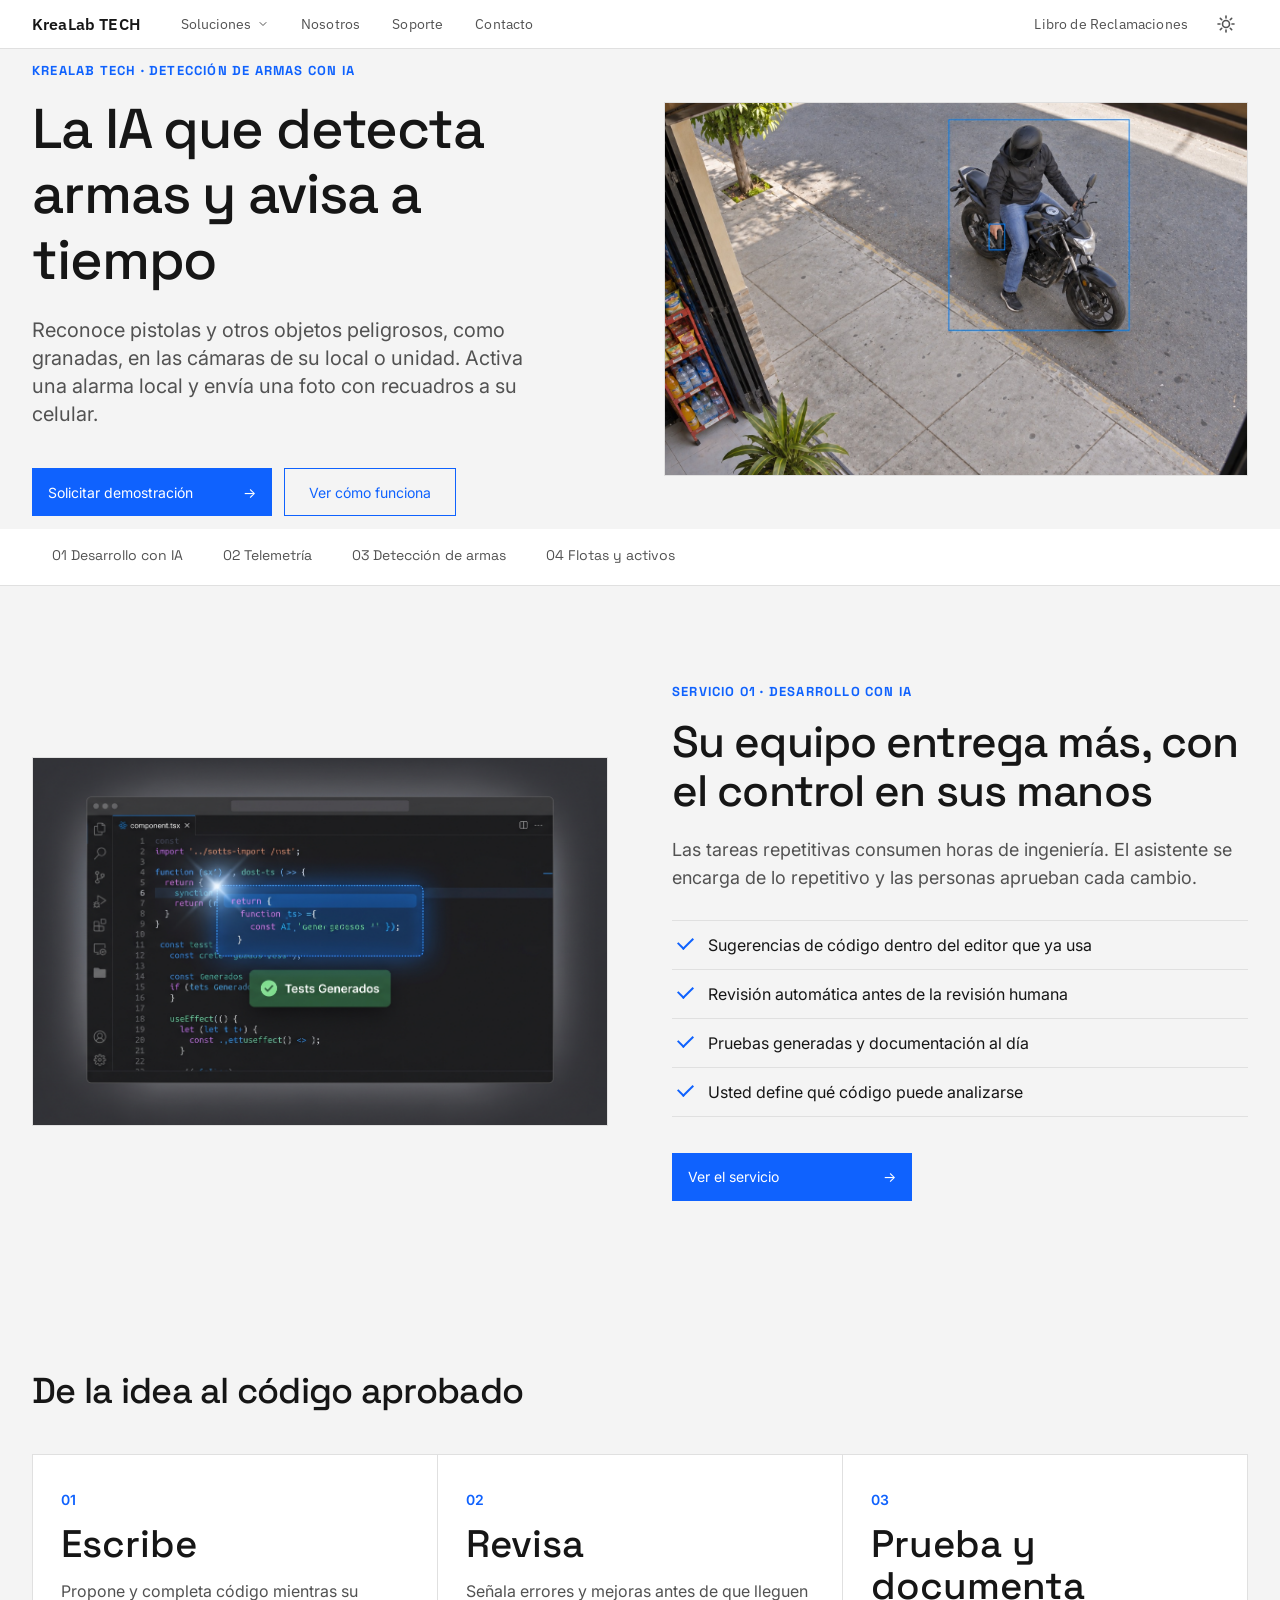
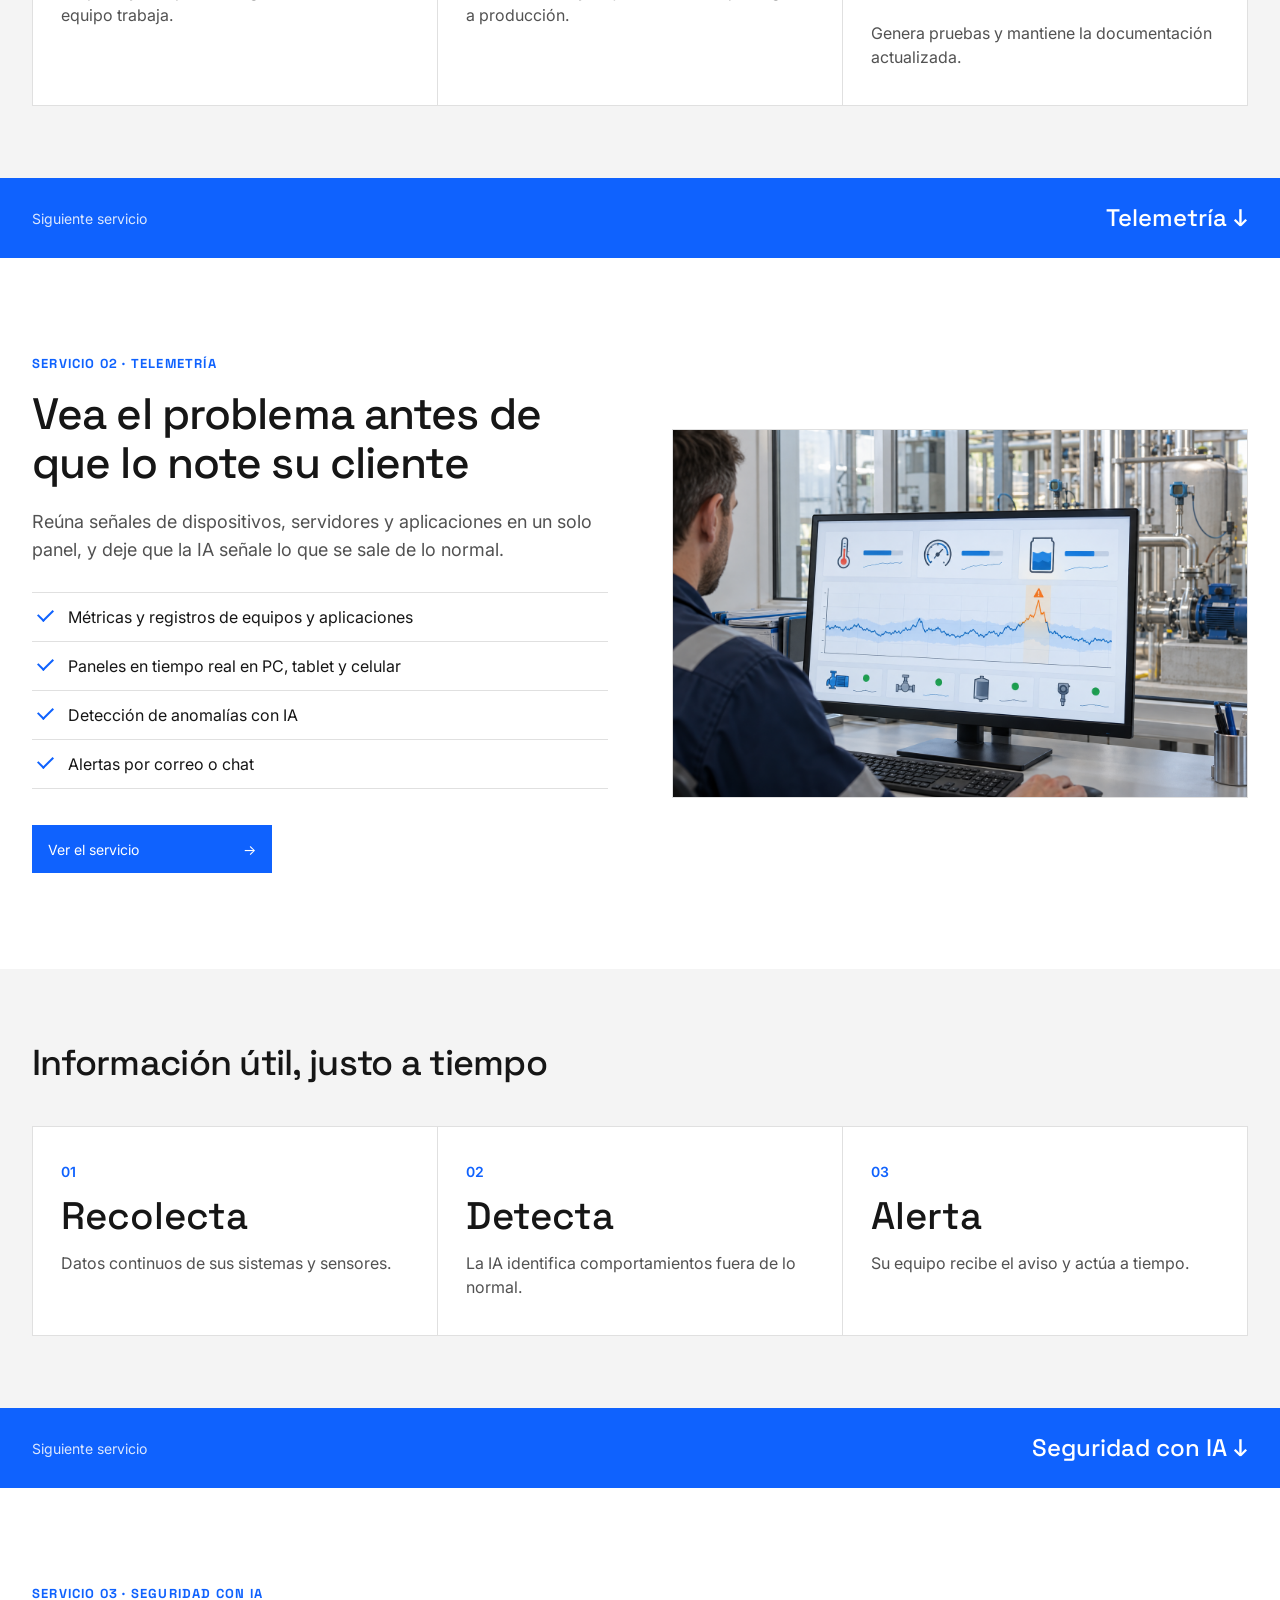
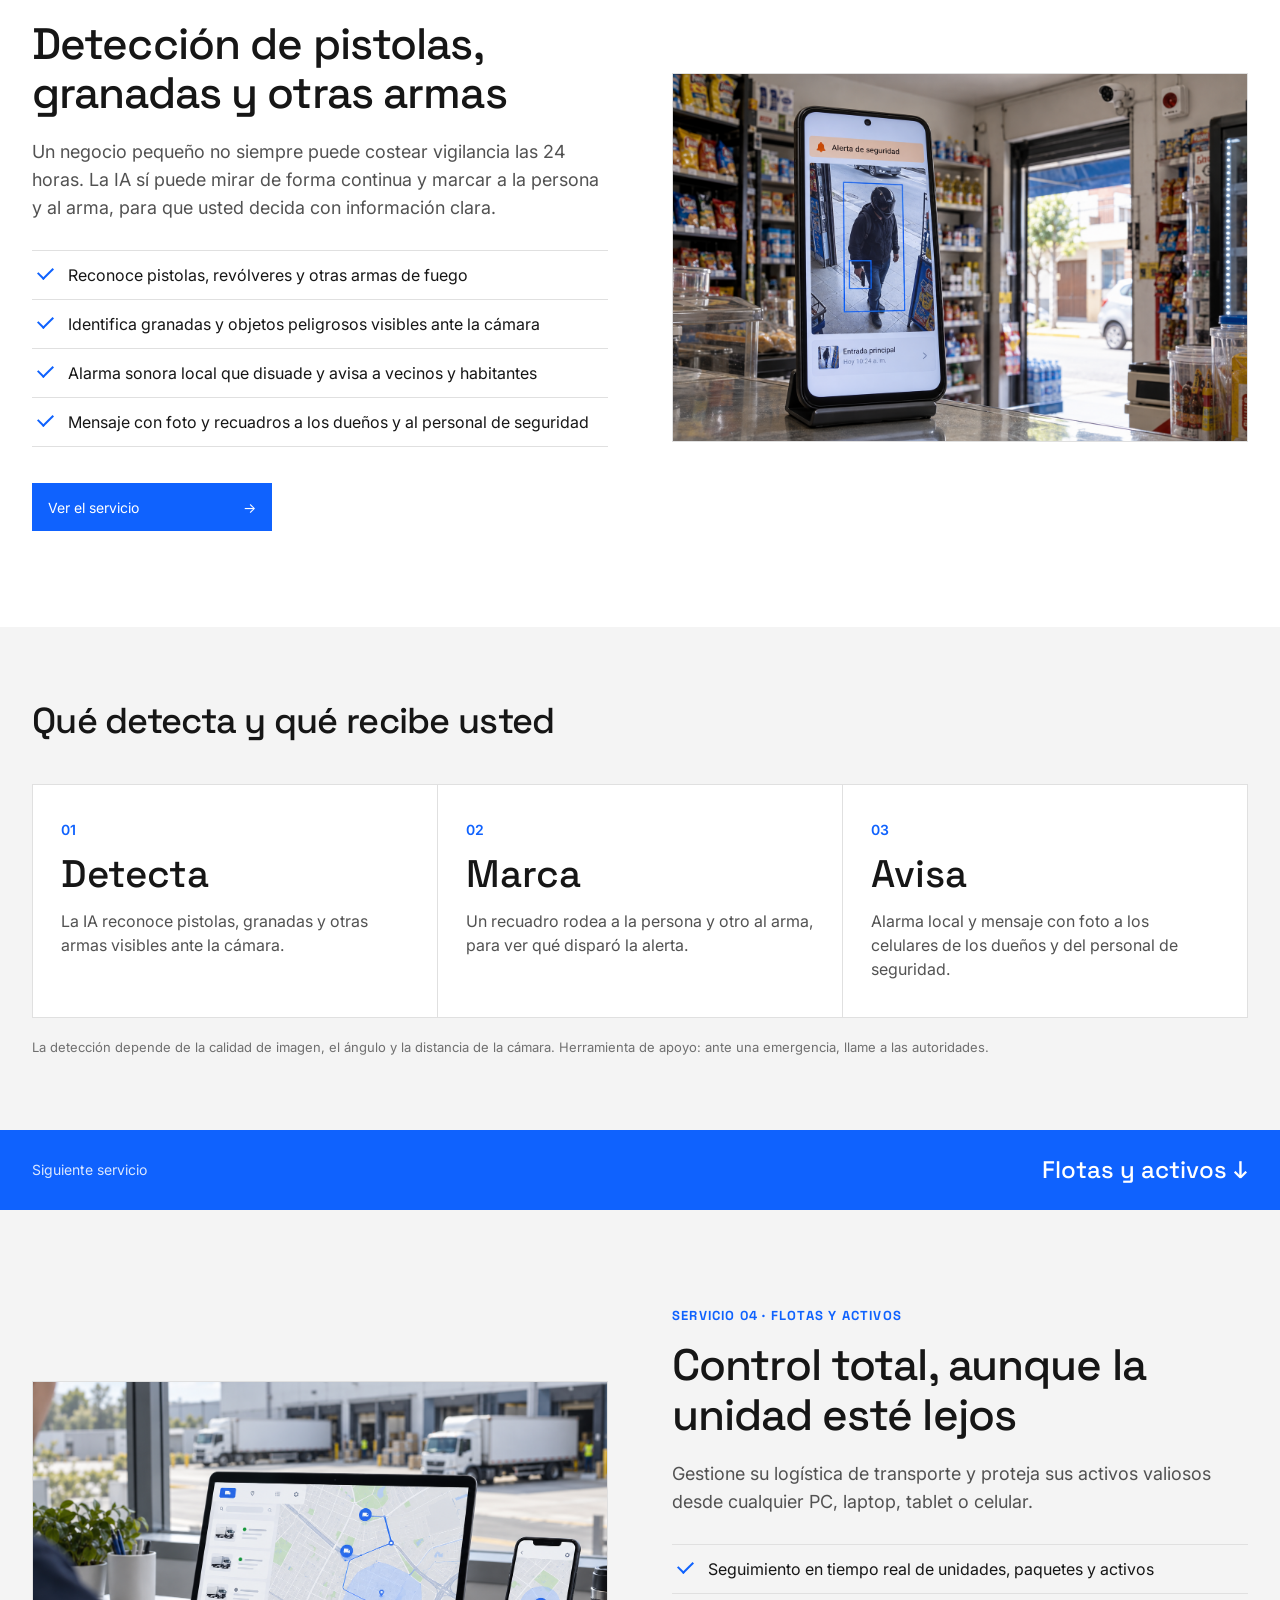
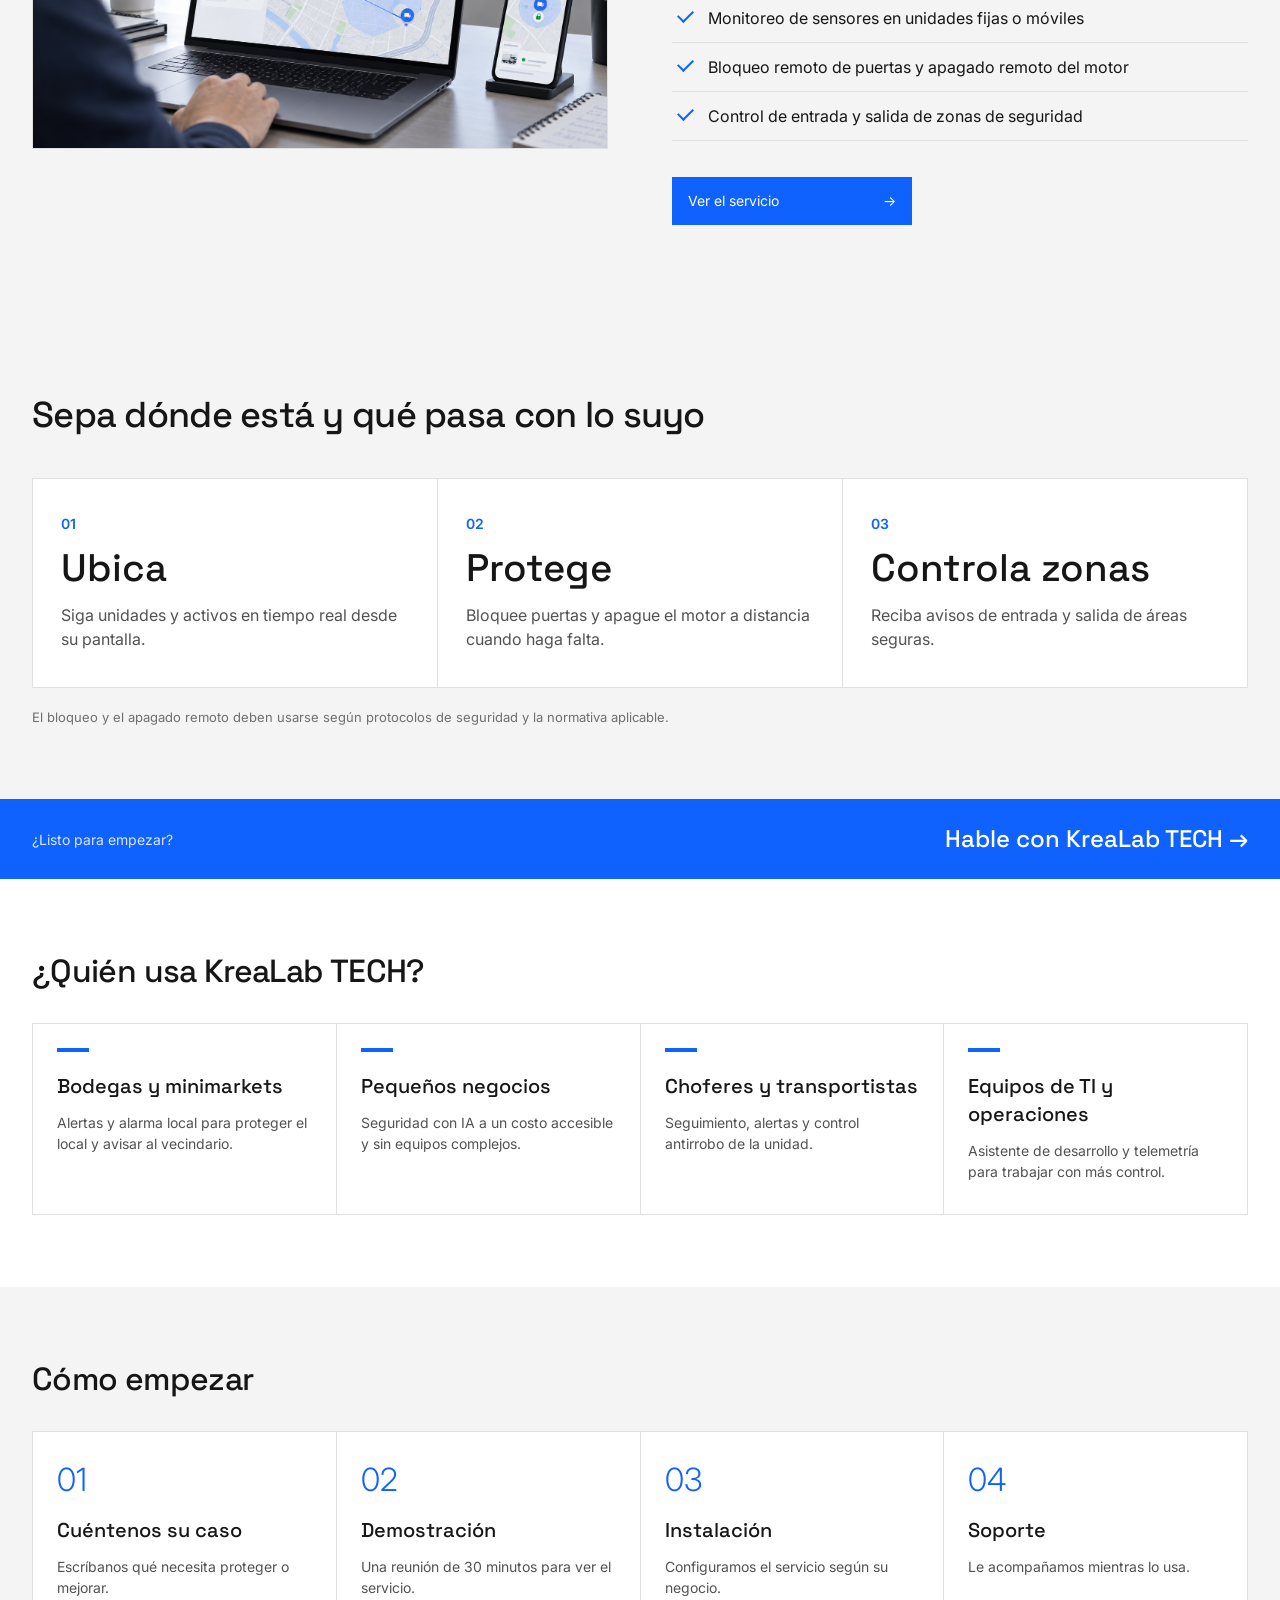
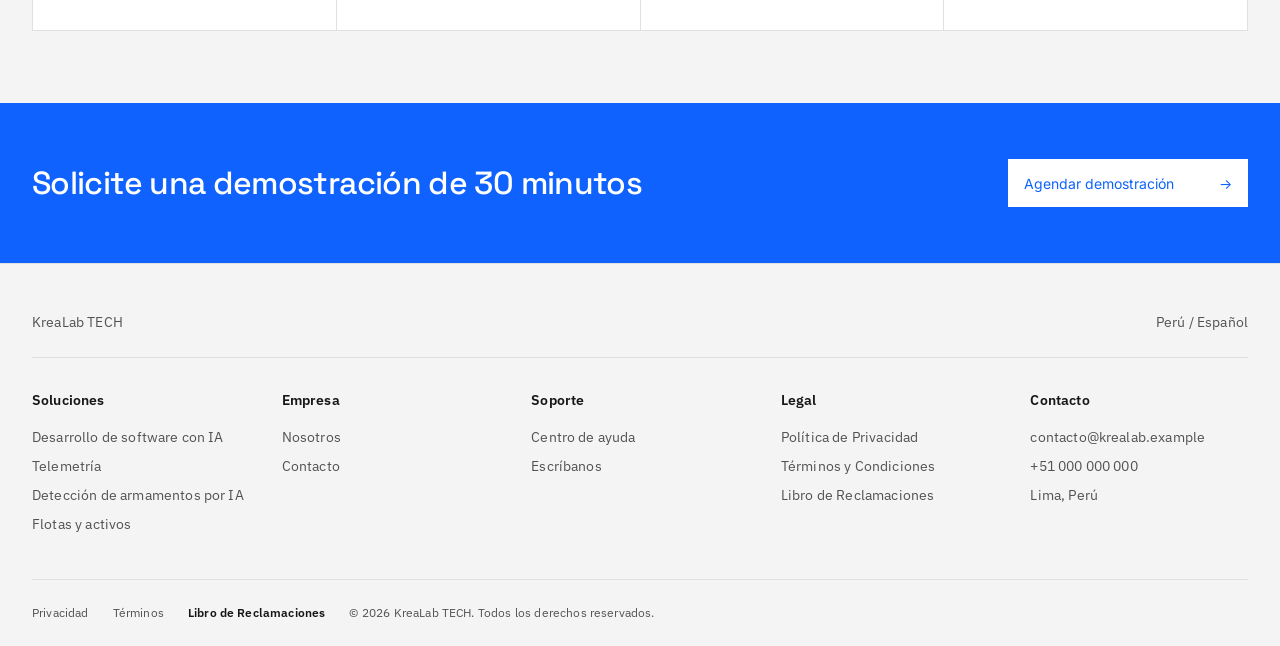
==== commit 3aa5bf08: "Actualización de Menú y Landing Page" ====
--- a/index.html
+++ b/index.html
@@ -3,15 +3,14 @@
 <head>
   <meta charset="utf-8">
   <meta name="viewport" content="width=device-width, initial-scale=1, viewport-fit=cover">
-  <title>Detección de armas con IA, software y telemetría · KreaLab TECH</title>
-  <meta name="description" content="IA para seguridad, software y telemetría.">
-  <link rel="icon" type="image/png" href="Media/PixelHost-Logo.png">
+  <title>KreaLab TECH · Soluciones tecnológicas</title>
+  <meta name="description" content="Detección de armas con IA: alarma local y mensaje con foto a su celular. Además, desarrollo con IA, telemetría y gestión de flotas y activos.">
   <link href="https://fonts.googleapis.com/css2?family=IBM+Plex+Sans:wght@300;400;600&display=swap" rel="stylesheet">
   <link href="https://fonts.googleapis.com/css2?family=Inter:wght@400;500;600&family=Space+Grotesk:wght@400;500;700&display=swap" rel="stylesheet">
   <script>
     (function () {
       try {
-        var t = localStorage.getItem('pixelhost-theme');
+        var t = localStorage.getItem('krealab-theme');
         if (t === 'light' || t === 'dark') {
           document.documentElement.setAttribute('data-theme', t);
         } else {
@@ -49,12 +48,6 @@
           <div class="mega" id="m1">
             <div class="wrap">
               <div>
-                <b>Seguridad con IA</b>
-                <a href="deteccion-armamentos.html">Resumen</a>
-                <a href="deteccion-armamentos.html#como-funciona">Cómo funciona</a>
-                <a href="deteccion-armamentos.html#preguntas">Preguntas frecuentes</a>
-              </div>
-              <div>
                 <b>Desarrollo con IA</b>
                 <a href="desarrollo-ia.html">Resumen</a>
                 <a href="desarrollo-ia.html#como-funciona">Cómo funciona</a>
@@ -65,6 +58,12 @@
                 <a href="telemetria.html">Resumen</a>
                 <a href="telemetria.html#como-funciona">Cómo funciona</a>
                 <a href="telemetria.html#preguntas">Preguntas frecuentes</a>
+              </div>
+              <div>
+                <b>Seguridad con IA</b>
+                <a href="deteccion-armamentos.html">Resumen</a>
+                <a href="deteccion-armamentos.html#como-funciona">Cómo funciona</a>
+                <a href="deteccion-armamentos.html#preguntas">Preguntas frecuentes</a>
               </div>
               <div>
                 <b>Flotas y activos</b>
@@ -119,17 +118,117 @@
 
     <div id="soluciones" class="chips">
       <div class="wrap">
-        <a href="#s-deteccion">01 Detección de armas</a>
-        <a href="#s-desarrollo">02 Desarrollo con IA</a>
-        <a href="#s-telemetria">03 Telemetría</a>
+        <a href="#s-desarrollo">01 Desarrollo con IA</a>
+        <a href="#s-telemetria">02 Telemetría</a>
+        <a href="#s-deteccion">03 Detección de armas</a>
         <a href="#s-flotas">04 Flotas y activos</a>
       </div>
     </div>
+
+    <section id="s-desarrollo" class="svc layer">
+      <div class="wrap sp rev">
+        <div>
+          <p class="eyebrow">Servicio 01 · Desarrollo con IA</p>
+          <h2>Su equipo entrega más, con el control en sus manos</h2>
+          <p class="t">Las tareas repetitivas consumen horas de ingeniería. El asistente se encarga de lo repetitivo y las personas aprueban cada cambio.</p>
+          <ul class="ck">
+            <li>Sugerencias de código dentro del editor que ya usa</li>
+            <li>Revisión automática antes de la revisión humana</li>
+            <li>Pruebas generadas y documentación al día</li>
+            <li>Usted define qué código puede analizarse</li>
+          </ul>
+          <a class="btn" href="desarrollo-ia.html">Ver el servicio <span>→</span></a>
+        </div>
+        <div class="pic">
+          <img src="Media/codigo.png" alt="Editor de código con una sugerencia de IA y pruebas generadas" width="1600" height="1040" loading="lazy">
+        </div>
+      </div>
+    </section>
+
+    <div class="impact">
+      <div class="wrap">
+        <h2>De la idea al código aprobado</h2>
+        <div class="g3">
+          <div>
+            <span class="n">01</span>
+            <p class="big">Escribe</p>
+            <p>Propone y completa código mientras su equipo trabaja.</p>
+          </div>
+          <div>
+            <span class="n">02</span>
+            <p class="big">Revisa</p>
+            <p>Señala errores y mejoras antes de que lleguen a producción.</p>
+          </div>
+          <div>
+            <span class="n">03</span>
+            <p class="big">Prueba y documenta</p>
+            <p>Genera pruebas y mantiene la documentación actualizada.</p>
+          </div>
+        </div>
+      </div>
+    </div>
+
+    <a class="next" href="#s-telemetria">
+      <div class="wrap">
+        <span>Siguiente servicio</span>
+        <b>Telemetría ↓</b>
+      </div>
+    </a>
+
+    <section id="s-telemetria" class="svc">
+      <div class="wrap sp">
+        <div>
+          <p class="eyebrow">Servicio 02 · Telemetría</p>
+          <h2>Vea el problema antes de que lo note su cliente</h2>
+          <p class="t">Reúna señales de dispositivos, servidores y aplicaciones en un solo panel, y deje que la IA señale lo que se sale de lo normal.</p>
+          <ul class="ck">
+            <li>Métricas y registros de equipos y aplicaciones</li>
+            <li>Paneles en tiempo real en PC, tablet y celular</li>
+            <li>Detección de anomalías con IA</li>
+            <li>Alertas por correo o chat</li>
+          </ul>
+          <a class="btn" href="telemetria.html">Ver el servicio <span>→</span></a>
+        </div>
+        <div class="pic">
+          <img src="Media/telemetria.png" alt="Panel con gráfico en tiempo real y una anomalía marcada" width="1600" height="1040" loading="lazy">
+        </div>
+      </div>
+    </section>
+
+    <div class="impact">
+      <div class="wrap">
+        <h2>Información útil, justo a tiempo</h2>
+        <div class="g3">
+          <div>
+            <span class="n">01</span>
+            <p class="big">Recolecta</p>
+            <p>Datos continuos de sus sistemas y sensores.</p>
+          </div>
+          <div>
+            <span class="n">02</span>
+            <p class="big">Detecta</p>
+            <p>La IA identifica comportamientos fuera de lo normal.</p>
+          </div>
+          <div>
+            <span class="n">03</span>
+            <p class="big">Alerta</p>
+            <p>Su equipo recibe el aviso y actúa a tiempo.</p>
+          </div>
+        </div>
+      </div>
+    </div>
+
+    <a class="next" href="#s-deteccion">
+      <div class="wrap">
+        <span>Siguiente servicio</span>
+        <b>Seguridad con IA ↓</b>
+      </div>
+    </a>
 
     <section id="s-deteccion" class="svc">
       <div class="wrap sp">
         <div>
-          <p class="eyebrow">Servicio 01 · Seguridad con IA</p>
+          <p class="eyebrow">Servicio 03 · Seguridad con IA</p>
           <h2>Detección de pistolas, granadas y otras armas</h2>
           <p class="t">Un negocio pequeño no siempre puede costear vigilancia las 24 horas. La IA sí puede mirar de forma continua y marcar a la persona y al arma, para que usted decida con información clara.</p>
           <ul class="ck">
@@ -167,106 +266,6 @@
           </div>
         </div>
         <p class="fine">La detección depende de la calidad de imagen, el ángulo y la distancia de la cámara. Herramienta de apoyo: ante una emergencia, llame a las autoridades.</p>
-      </div>
-    </div>
-
-    <a class="next" href="#s-desarrollo">
-      <div class="wrap">
-        <span>Siguiente servicio</span>
-        <b>Desarrollo de software con IA ↓</b>
-      </div>
-    </a>
-
-    <section id="s-desarrollo" class="svc layer">
-      <div class="wrap sp rev">
-        <div>
-          <p class="eyebrow">Servicio 02 · Desarrollo con IA</p>
-          <h2>Su equipo entrega más, con el control en sus manos</h2>
-          <p class="t">Las tareas repetitivas consumen horas de ingeniería. El asistente se encarga de lo repetitivo y las personas aprueban cada cambio.</p>
-          <ul class="ck">
-            <li>Sugerencias de código dentro del editor que ya usa</li>
-            <li>Revisión automática antes de la revisión humana</li>
-            <li>Pruebas generadas y documentación al día</li>
-            <li>Usted define qué código puede analizarse</li>
-          </ul>
-          <a class="btn" href="desarrollo-ia.html">Ver el servicio <span>→</span></a>
-        </div>
-        <div class="pic">
-          <img src="Media/codigo.png" alt="Editor de código con una sugerencia de IA y pruebas generadas" width="1600" height="1040" loading="lazy">
-        </div>
-      </div>
-    </section>
-
-    <div class="impact">
-      <div class="wrap">
-        <h2>De la idea al código aprobado</h2>
-        <div class="g3">
-          <div>
-            <span class="n">01</span>
-            <p class="big">Escribe</p>
-            <p>Propone y completa código mientras su equipo trabaja.</p>
-          </div>
-          <div>
-            <span class="n">02</span>
-            <p class="big">Revisa</p>
-            <p>Señala errores y mejoras antes de que lleguen a producción.</p>
-          </div>
-          <div>
-            <span class="n">03</span>
-            <p class="big">Prueba y documenta</p>
-            <p>Genera pruebas y mantiene la documentación actualizada.</p>
-          </div>
-        </div>
-      </div>
-    </div>
-
-    <a class="next" href="#s-telemetria">
-      <div class="wrap">
-        <span>Siguiente servicio</span>
-        <b>Telemetría ↓</b>
-      </div>
-    </a>
-
-    <section id="s-telemetria" class="svc">
-      <div class="wrap sp">
-        <div>
-          <p class="eyebrow">Servicio 03 · Telemetría</p>
-          <h2>Vea el problema antes de que lo note su cliente</h2>
-          <p class="t">Reúna señales de dispositivos, servidores y aplicaciones en un solo panel, y deje que la IA señale lo que se sale de lo normal.</p>
-          <ul class="ck">
-            <li>Métricas y registros de equipos y aplicaciones</li>
-            <li>Paneles en tiempo real en PC, tablet y celular</li>
-            <li>Detección de anomalías con IA</li>
-            <li>Alertas por correo o chat</li>
-          </ul>
-          <a class="btn" href="telemetria.html">Ver el servicio <span>→</span></a>
-        </div>
-        <div class="pic">
-          <img src="Media/telemetria.png" alt="Panel con gráfico en tiempo real y una anomalía marcada" width="1600" height="1040" loading="lazy">
-        </div>
-      </div>
-    </section>
-
-    <div class="impact">
-      <div class="wrap">
-        <h2>Información útil, justo a tiempo</h2>
-        <div class="g3">
-          <div>
-            <span class="n">01</span>
-            <p class="big">Recolecta</p>
-            <p>Datos continuos de sus sistemas y sensores.</p>
-          </div>
-          <div>
-            <span class="n">02</span>
-            <p class="big">Detecta</p>
-            <p>La IA identifica comportamientos fuera de lo normal.</p>
-          </div>
-          <div>
-            <span class="n">03</span>
-            <p class="big">Alerta</p>
-            <p>Su equipo recibe el aviso y actúa a tiempo.</p>
-          </div>
-        </div>
       </div>
     </div>
 
@@ -393,9 +392,9 @@
       <div class="cols">
         <div>
           <b>Soluciones</b>
-          <a href="deteccion-armamentos.html">Detección de armamentos por IA</a>
           <a href="desarrollo-ia.html">Desarrollo de software con IA</a>
           <a href="telemetria.html">Telemetría</a>
+          <a href="deteccion-armamentos.html">Detección de armamentos por IA</a>
           <a href="flotas-activos.html">Flotas y activos</a>
         </div>
         <div>
@@ -437,4 +436,4 @@
   </button>
   <script src="script.js"></script>
 </body>
-</html>
+</html>
--- a/styles.css
+++ b/styles.css
@@ -49,6 +49,7 @@
   --hero-btn-alt-border: #0f62fe;
   --hero-btn-alt-hover-bg: #0f62fe;
   --hero-btn-alt-hover-ink: #ffffff;
+  --hero-pill-bg: #ffffff;
 
   /* Sección Impacto y bloques */
   --impact-bg: #f4f4f4;
@@ -121,6 +122,7 @@
     --hero-btn-alt-border: #78a9ff;
     --hero-btn-alt-hover-bg: #78a9ff;
     --hero-btn-alt-hover-ink: #161616;
+    --hero-pill-bg: #262626;
 
     /* Sección Impacto y bloques */
     --impact-bg: #161616;
@@ -190,6 +192,7 @@
   --hero-btn-alt-border: #78a9ff;
   --hero-btn-alt-hover-bg: #78a9ff;
   --hero-btn-alt-hover-ink: #161616;
+  --hero-pill-bg: #262626;
 
   /* Sección Impacto y bloques */
   --impact-bg: #161616;
@@ -1161,18 +1164,77 @@
   color: var(--ink2);
   margin: 0;
 }
+/* Páginas legales (Términos y Privacidad) */
+.legal-page .phero .wrap {
+  padding-bottom: 40px;
+}
+
+.legal-page section {
+  padding-top: 40px;
+}
+
 .prose {
   max-width: 760px;
-  margin-top: 32px;
-}
+  margin-top: 0;
+}
+
 .prose h2 {
   font-size: 24px;
   margin: 40px 0 12px;
 }
+
+.prose h2:first-child {
+  margin-top: 0;
+}
+
 .prose p {
   color: var(--ink2);
   margin: 0;
 }
+
+@media (max-width: 640px) {
+  .legal-page .phero .wrap {
+    padding-bottom: 32px;
+  }
+
+  .legal-page section {
+    padding-top: 32px;
+  }
+}
+
+/* Libro de Reclamaciones */
+.libro-page .phero .wrap {
+  padding-bottom: 40px;
+}
+
+.libro-page section {
+  padding-top: 40px;
+}
+
+.libro-page .two {
+  grid-template-columns: minmax(0, 2fr) minmax(0, 1fr);
+  gap: 48px;
+  align-items: start;
+}
+
+@media (max-width: 960px) {
+  .libro-page .two {
+    grid-template-columns: 1fr;
+    gap: 32px;
+  }
+}
+
+@media (max-width: 640px) {
+  .libro-page .phero .wrap {
+    padding-bottom: 32px;
+  }
+
+  .libro-page section {
+    padding-top: 32px;
+  }
+}
+
+
 /* formularios */
 .form {
   display: grid;
@@ -1501,6 +1563,28 @@
   color: var(--ink3);
   font-size: 13px;
   margin: 20px 0 0;
+}
+.impact-media {
+  max-width: 1000px;
+  margin: 40px auto 0;
+  width: 100%;
+}
+.impact-media img {
+  display: block;
+  width: 100%;
+  height: auto;
+  border: 1px solid var(--impact-line, var(--hero-line));
+}
+.impact-caption {
+  color: var(--impact-ink2);
+  font-size: 13px;
+  line-height: 1.4;
+  margin: 10px 0 0;
+}
+@media (max-width: 640px) {
+  .impact-media {
+    margin-top: 28px;
+  }
 }
 a.next {
   display: block;
@@ -1598,7 +1682,9 @@
 }
 
 .service-nav,
-.service-page .service-nav {
+.service-page .service-nav,
+.ia-nav,
+.ia-page .ia-nav {
   display: flex;
   flex-wrap: wrap;
   gap: 12px 24px;
@@ -1606,18 +1692,27 @@
   font-size: 14px;
 }
 
-.service-page .service-nav a {
-  color: var(--hero-ink2);
+.service-page .service-nav a,
+.ia-page .ia-nav a {
+  color: var(--blue);
   padding-bottom: 6px;
-  border-bottom: 1px solid var(--hero-line);
+  border-bottom: 2px solid var(--blue);
+  text-decoration: none;
   transition:
     color 0.15s ease,
     border-color 0.15s ease;
 }
 
-.service-page .service-nav a:hover {
+.service-page .service-nav a:hover,
+.ia-page .ia-nav a:hover {
   color: var(--hero-ink);
-  border-color: var(--blue);
+  border-color: var(--hero-ink);
+}
+
+.service-page .service-nav a:focus-visible,
+.ia-page .ia-nav a:focus-visible {
+  outline: 2px solid var(--blue);
+  outline-offset: 4px;
 }
 
 .service-page .btn {
@@ -1750,13 +1845,19 @@
   border-color: var(--hero-line);
 }
 .phero .btn.alt {
+  background: transparent;
   color: var(--hero-btn-alt-color);
-  border-color: var(--hero-btn-alt-border);
+  border: 1px solid var(--hero-btn-alt-border);
 }
 .phero .btn.alt:hover {
   background: var(--hero-btn-alt-hover-bg);
   color: var(--hero-btn-alt-hover-ink);
 }
+.phero .btn.alt:focus-visible {
+  outline: 2px solid var(--blue);
+  outline-offset: 2px;
+}
+.service-page ul.pills,
 ul.pills {
   list-style: none;
   display: flex;
@@ -1765,11 +1866,16 @@
   padding: 0;
   margin: 32px 0 0;
 }
+
+.service-page ul.pills li,
 ul.pills li {
-  border: 1px solid var(--hero-line);
-  color: var(--hero-ink2);
-  font-size: 13px;
+  background: var(--hero-pill-bg, var(--layer));
+  border: 1px solid var(--line-strong);
+  color: var(--hero-ink);
+  font-size: 14px;
+  line-height: 1.4;
   padding: 6px 14px;
+  cursor: default;
 }
 .ic {
   width: 32px;
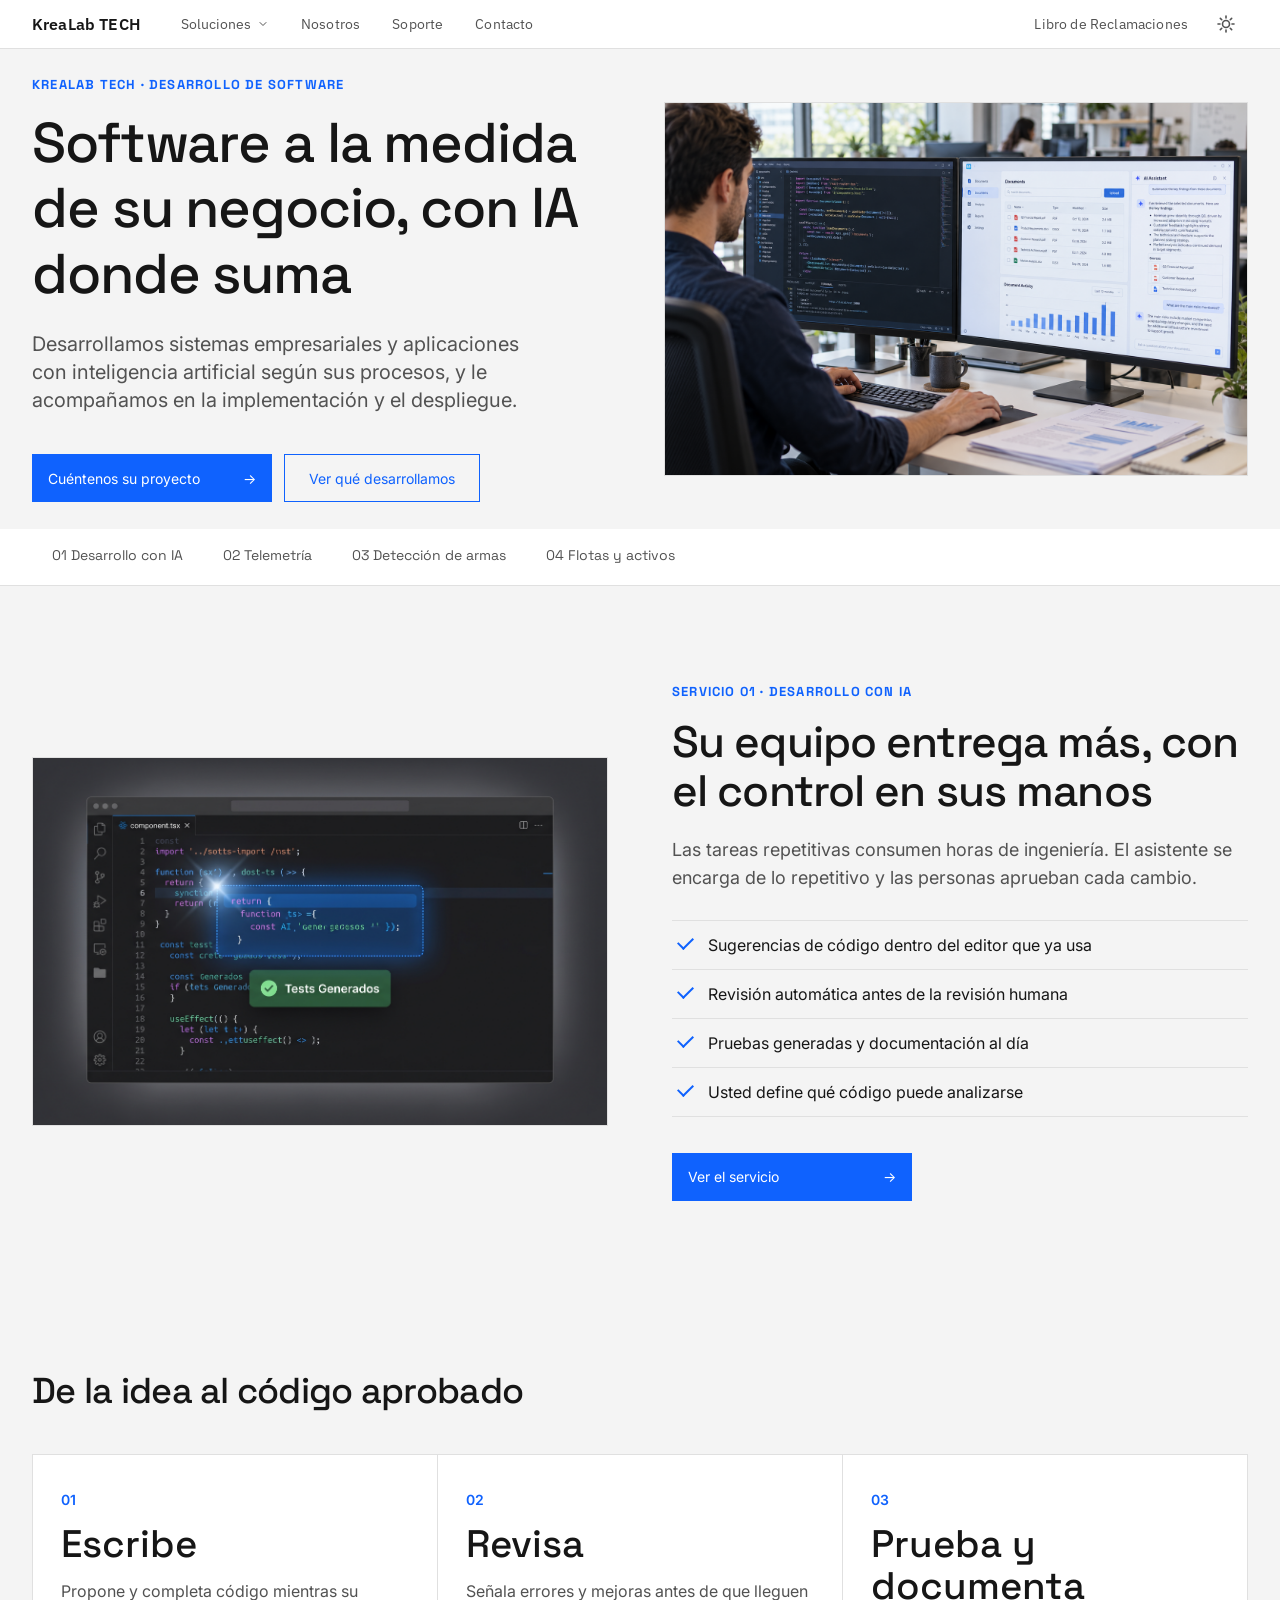
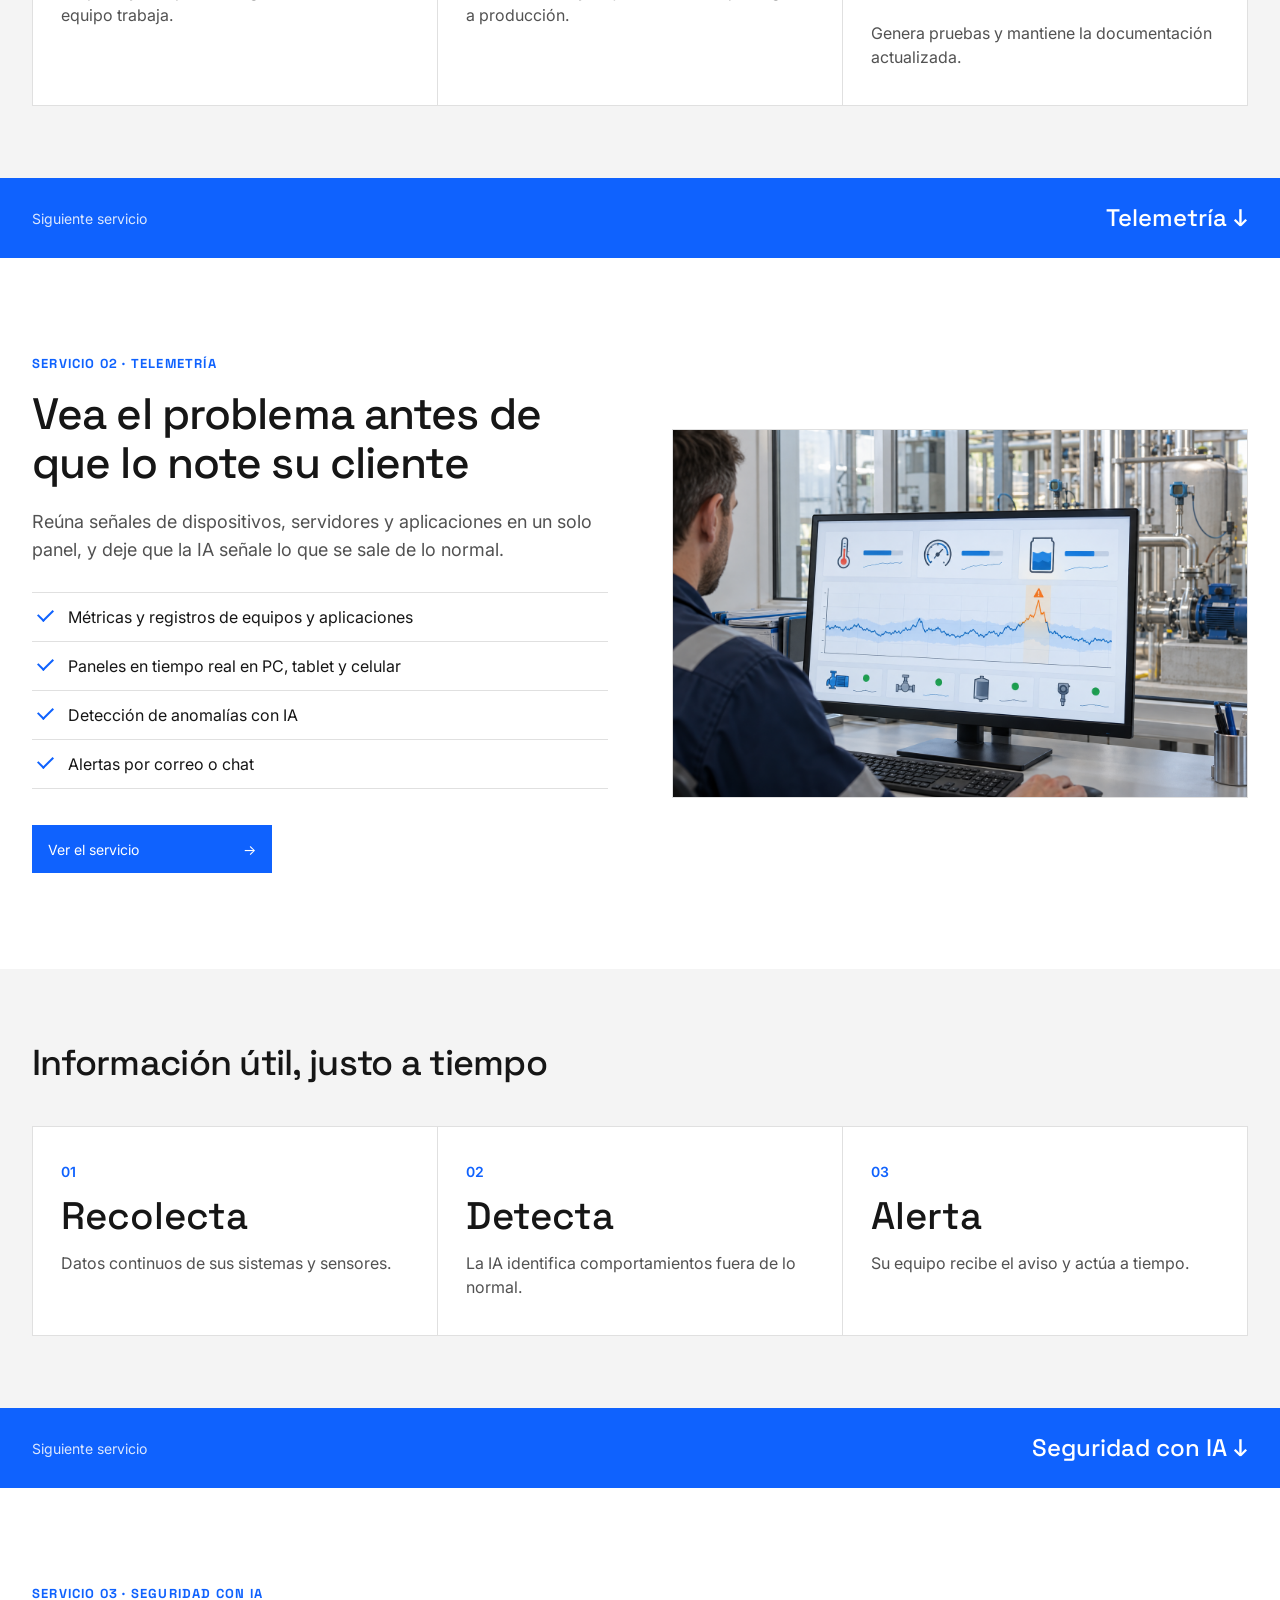
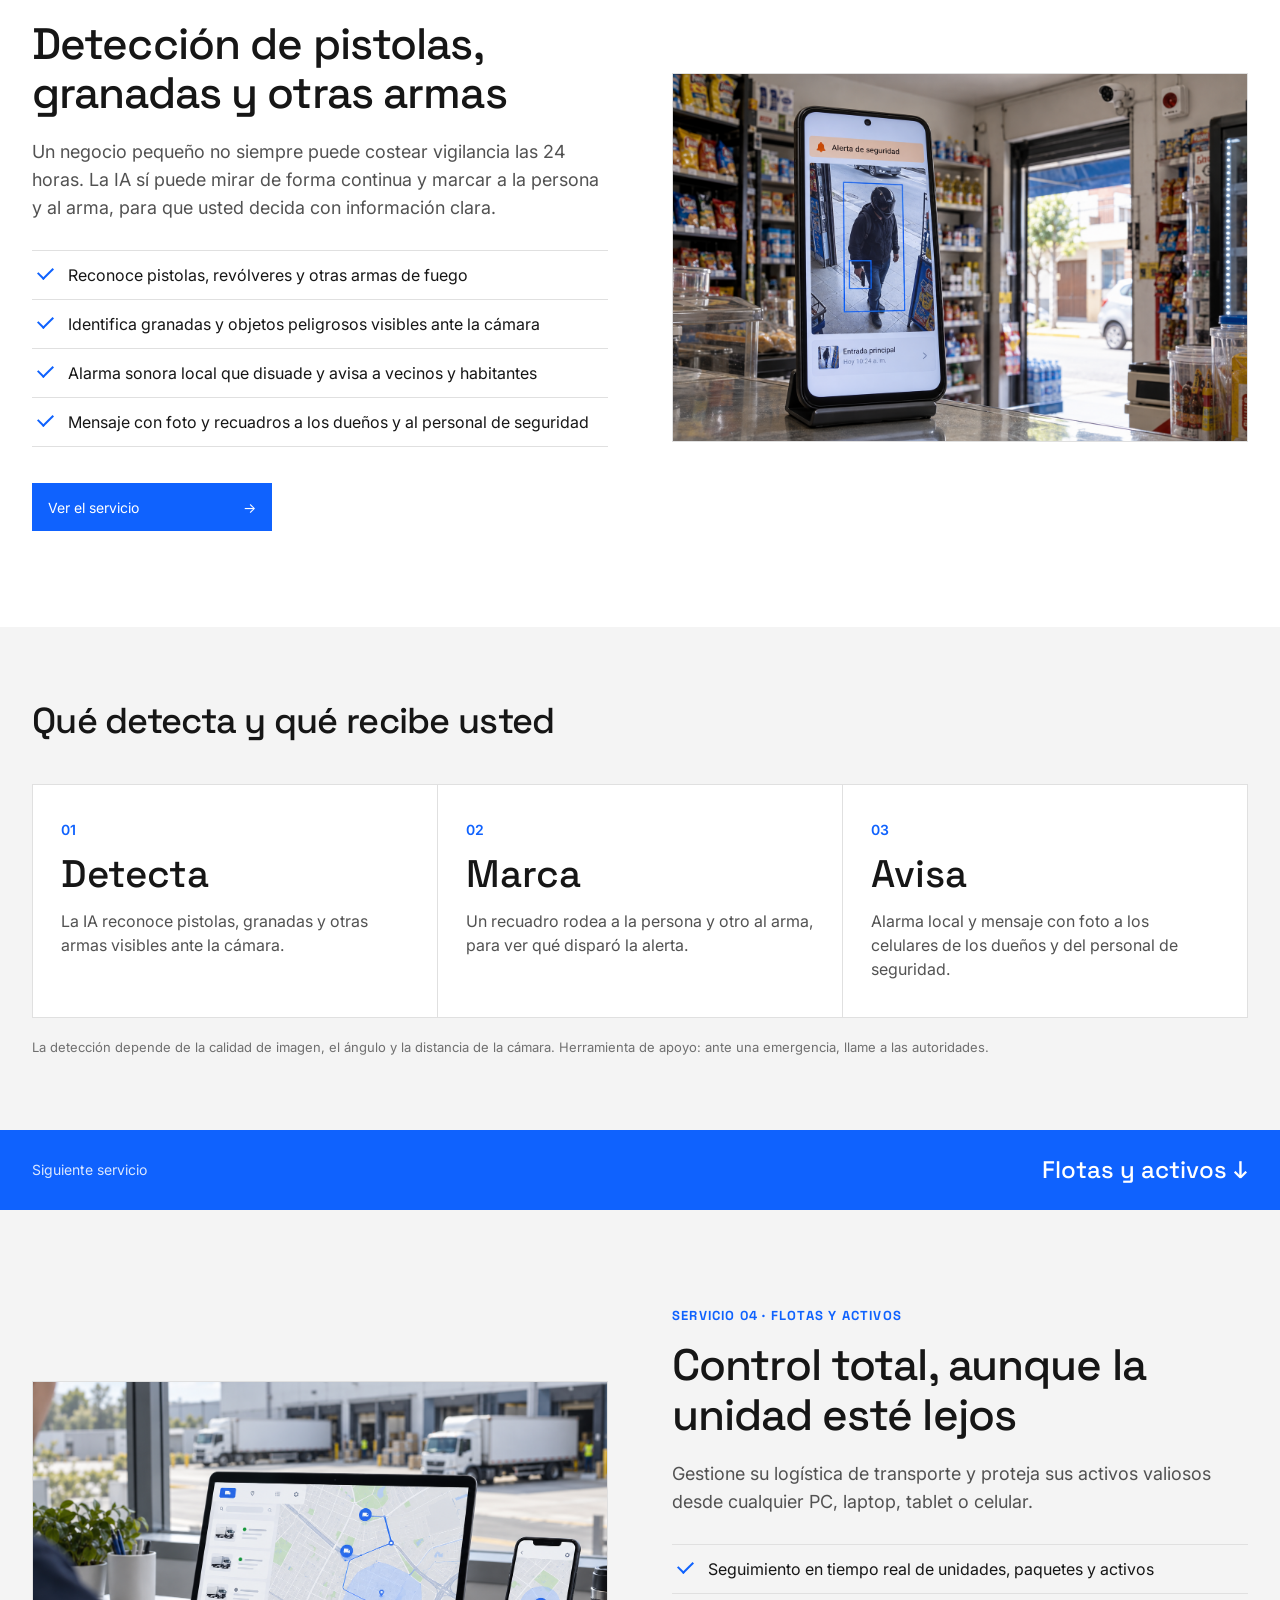
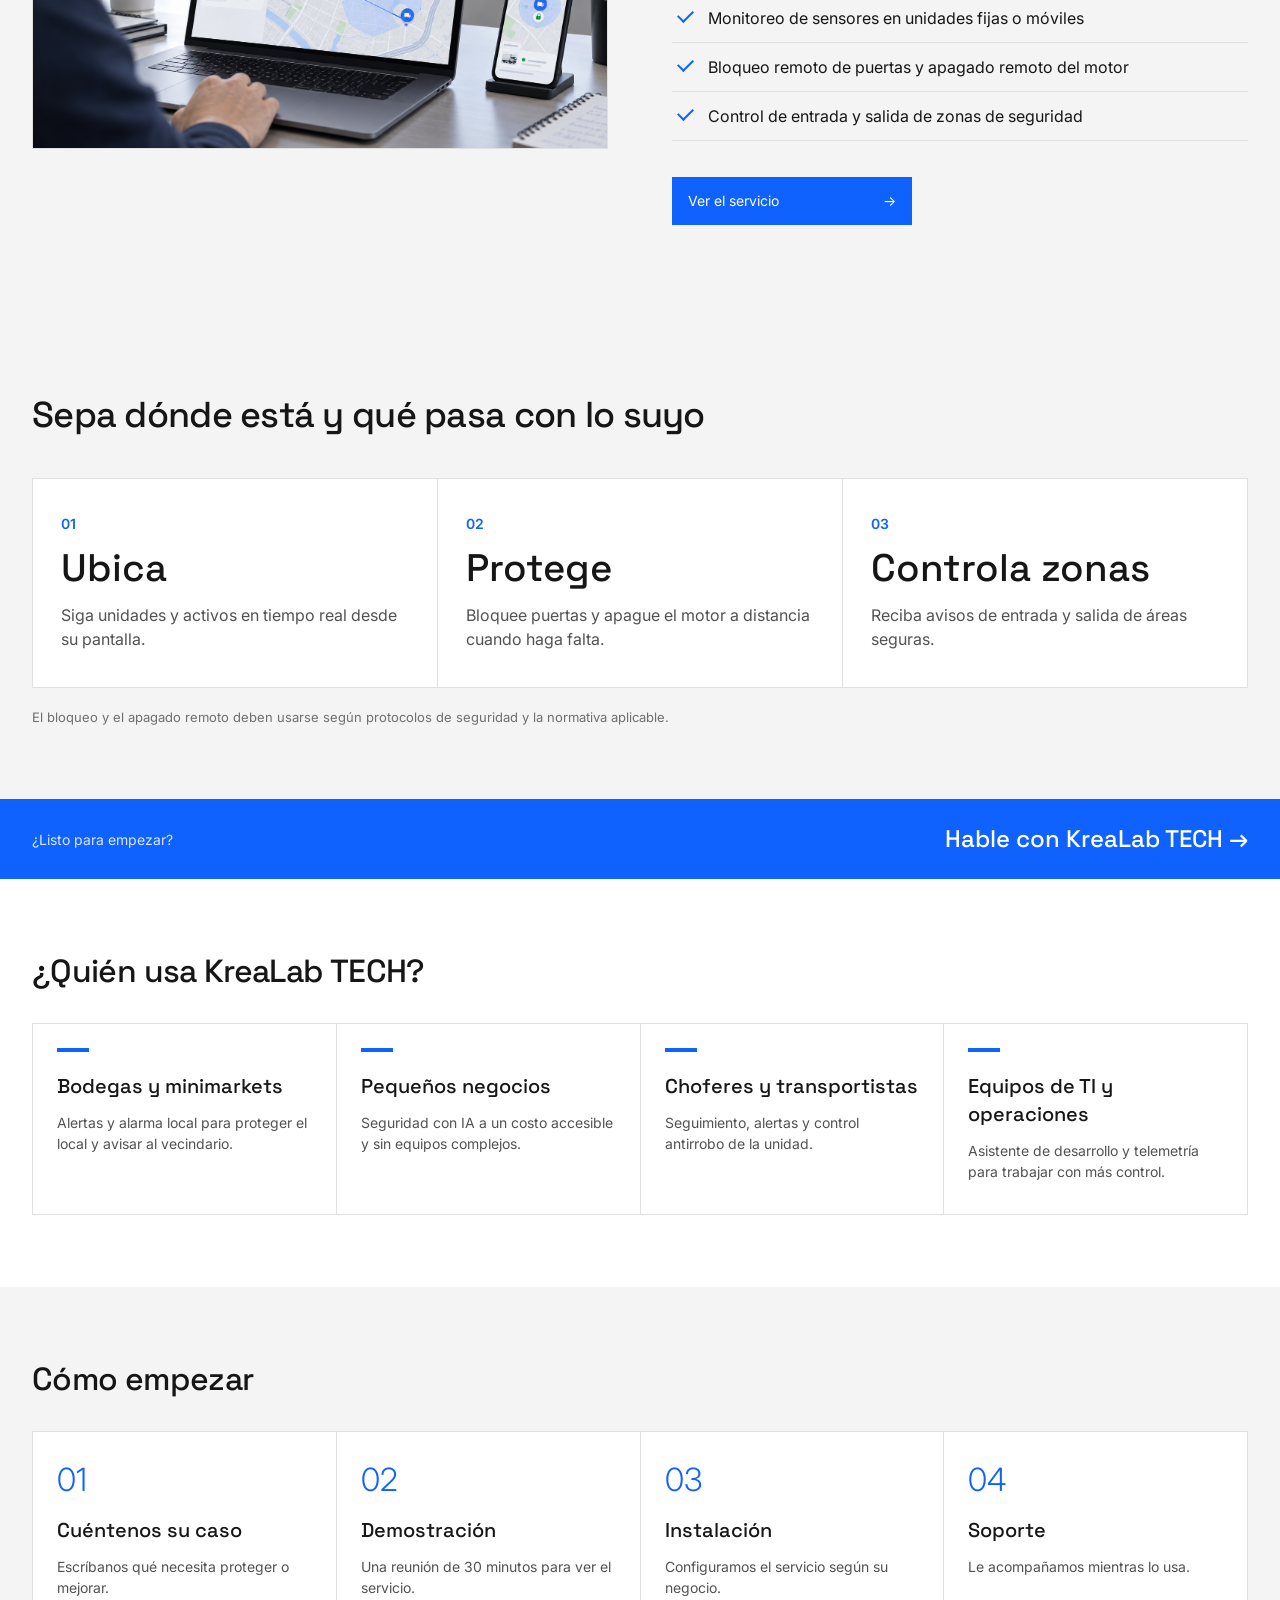
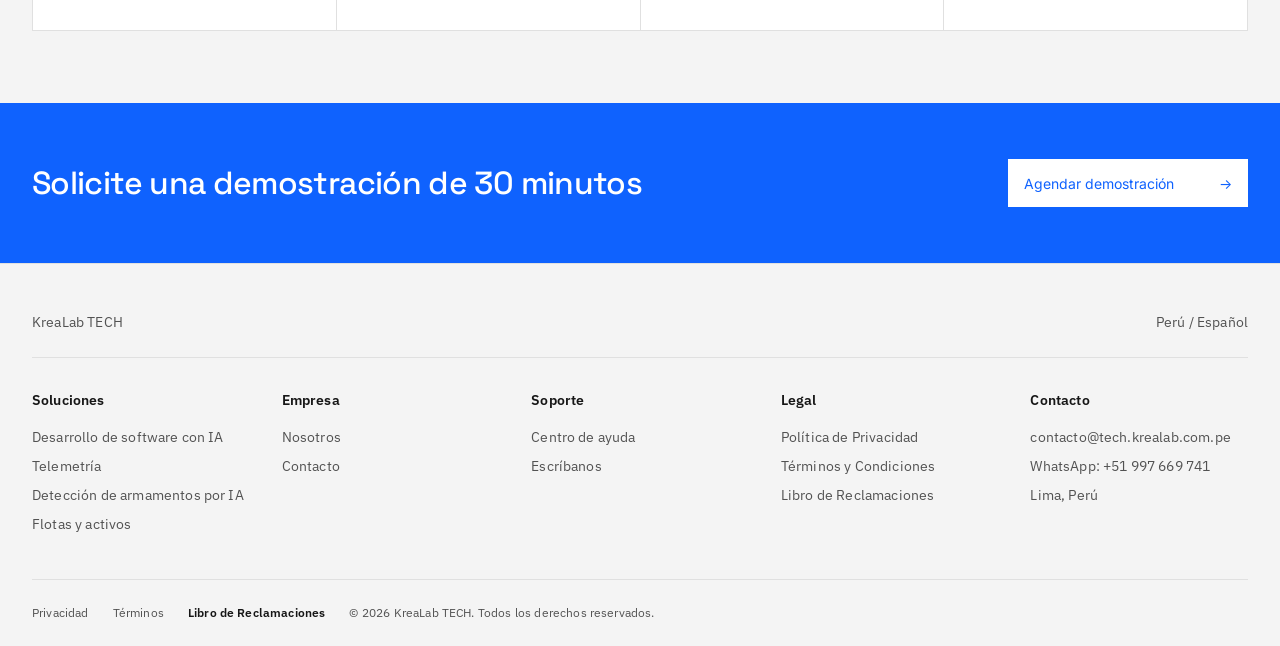
==== commit 915ed5d9: "Actualización de datos de contacto y libro de reclamaciones" ====
--- a/index.html
+++ b/index.html
@@ -4,7 +4,7 @@
   <meta charset="utf-8">
   <meta name="viewport" content="width=device-width, initial-scale=1, viewport-fit=cover">
   <title>KreaLab TECH · Soluciones tecnológicas</title>
-  <meta name="description" content="Detección de armas con IA: alarma local y mensaje con foto a su celular. Además, desarrollo con IA, telemetría y gestión de flotas y activos.">
+  <meta name="description" content="Desarrollo de software a medida y aplicaciones con IA para su negocio. Además, telemetría, detección de armas con IA y gestión de flotas y activos.">
   <link href="https://fonts.googleapis.com/css2?family=IBM+Plex+Sans:wght@300;400;600&display=swap" rel="stylesheet">
   <link href="https://fonts.googleapis.com/css2?family=Inter:wght@400;500;600&family=Space+Grotesk:wght@400;500;700&display=swap" rel="stylesheet">
   <script>
@@ -104,14 +104,14 @@
     <div class="hero">
       <div class="wrap">
         <div>
-          <p class="eyebrow">KreaLab TECH · Detección de armas con IA</p>
-          <h1>La IA que detecta armas y avisa a tiempo</h1>
-          <p>Reconoce pistolas y otros objetos peligrosos, como granadas, en las cámaras de su local o unidad. Activa una alarma local y envía una foto con recuadros a su celular.</p>
-          <a class="btn" href="contacto.html">Solicitar demostración <span>→</span></a>
-          <a class="btn alt" href="deteccion-armamentos.html">Ver cómo funciona</a>
+          <p class="eyebrow">KreaLab TECH · Desarrollo de software</p>
+          <h1>Software a la medida de su negocio, con IA donde suma</h1>
+          <p>Desarrollamos sistemas empresariales y aplicaciones con inteligencia artificial según sus procesos, y le acompañamos en la implementación y el despliegue.</p>
+          <a class="btn" href="contacto.html">Cuéntenos su proyecto <span>→</span></a>
+          <a class="btn alt" href="desarrollo-ia.html">Ver qué desarrollamos</a>
         </div>
         <div class="pic">
-          <img src="Media/deteccion-pistola-motociclista.jpg" alt="Cámara de seguridad de una tienda que detecta a un motociclista con casco y marca con recuadros a la persona y a la pistola que sostiene" width="1536" height="1024">
+          <img src="Media/desarrollo-ia.png" alt="Desarrollador frente a dos monitores: a la izquierda el código de una aplicación y a la derecha un sistema de gestión de documentos con un asistente de IA" width="1536" height="1024">
         </div>
       </div>
     </div>
@@ -415,8 +415,8 @@
         </div>
         <div>
           <b>Contacto</b>
-          <a href="mailto:contacto@krealab.example">contacto@krealab.example</a>
-          <a href="#">+51 000 000 000</a>
+          <a href="mailto:contacto@tech.krealab.com.pe">contacto@tech.krealab.com.pe</a>
+          <a href="https://wa.me/51997669741?text=Hola%20KreaLab%20TECH%2C%20quisiera%20m%C3%A1s%20informaci%C3%B3n" target="_blank" rel="noopener" aria-label="Escribir por WhatsApp al +51 997 669 741">WhatsApp: +51 997 669 741</a>
           <a href="#">Lima, Perú</a>
         </div>
       </div>
--- a/styles.css
+++ b/styles.css
@@ -2190,3 +2190,59 @@
     scroll-behavior: auto !important;
   }
 }
+
+/* ---- Nosotros: Parte de Krea Lab ---- */
+:root, :root[data-theme="light"] { --krea: #4d7c0f; --krea-dot: #65a30d; }
+:root[data-theme="dark"] { --krea: #bef264; --krea-dot: #a3e635; }
+@media (prefers-color-scheme: dark) {
+  :root:not([data-theme="light"]) { --krea: #bef264; --krea-dot: #a3e635; }
+}
+.krea-grid {
+  display: grid;
+  grid-template-columns: minmax(0, 1fr) minmax(0, 1fr);
+  gap: 64px;
+  align-items: start;
+}
+.krea .eyebrow { color: var(--ink2); font-size: 12px; letter-spacing: 1.6px; }
+.krea h2 { font-size: clamp(32px, 4vw, 48px); line-height: 1.12; margin: 0 0 20px; }
+.krea-txt { color: var(--ink2); font-size: 18px; line-height: 1.6; max-width: 560px; margin: 0 0 40px; }
+.krea .krea-sub { margin-bottom: 12px; }
+.krea-lines { list-style: none; display: flex; flex-wrap: wrap; gap: 8px; padding: 0; margin: 0 0 48px; }
+.krea-lines li {
+  display: inline-flex; align-items: center; gap: 8px;
+  min-height: 46px; padding: 0 28px;
+  border: 1px solid var(--line-strong); border-radius: 999px;
+  font-size: 14px; font-weight: 600; letter-spacing: 1px; color: var(--ink2);
+}
+.krea-lines li.on { border-color: var(--krea-dot); color: var(--ink); }
+.krea-lines li.on::before {
+  content: ""; width: 7px; height: 7px; border-radius: 50%; background: var(--krea-dot);
+}
+.krea-link {
+  display: inline-flex; align-items: center; gap: 40px;
+  padding: 0 0 14px; border-bottom: 1px solid var(--line-strong);
+  font-weight: 600; font-size: 15px; color: var(--ink);
+}
+.krea-link:hover { border-color: var(--krea-dot); color: var(--krea); }
+.krea-card {
+  background: var(--bg); border: 1px solid var(--line); border-radius: 16px;
+  padding: 40px 48px 32px;
+}
+.krea-card > div { padding: 24px 0; border-top: 1px solid var(--line); }
+.krea-card > .eyebrow + div { border-top: 0; padding-top: 12px; }
+.krea-card h3 { margin: 0 0 8px; font-weight: 500; font-size: 22px; line-height: 1.3; }
+.krea-card p:not(.eyebrow) { margin: 0; color: var(--ink2); font-size: 15px; }
+@media (max-width: 960px) {
+  .krea-grid { grid-template-columns: 1fr; gap: 40px; }
+}
+@media (max-width: 560px) {
+  .krea-card { padding: 28px 20px 16px; }
+  .krea-lines { gap: 6px; }
+  .krea-lines li { padding: 0 12px; min-height: 40px; font-size: 13px; letter-spacing: 0.5px; }
+  .krea-lines li.on { gap: 6px; }
+}
+
+/* Libro: lista "Qué pasa después" */
+ul.steps-list { list-style: none; padding: 0; margin: 0; }
+ul.steps-list li { padding: 14px 0; border-top: 1px solid var(--line); font-size: 14px; color: var(--ink2); }
+ul.steps-list li:last-child { border-bottom: 1px solid var(--line); }
